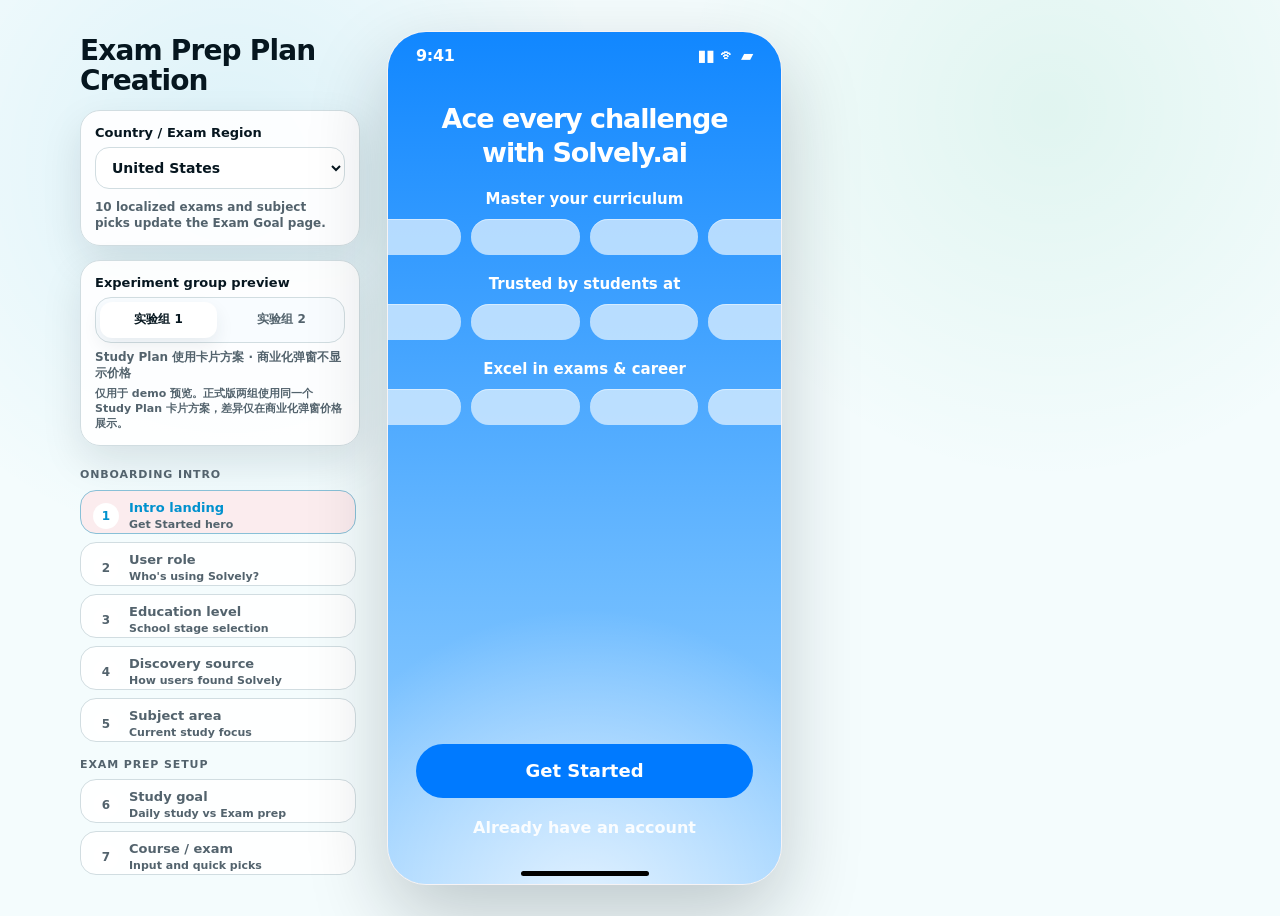
==== ui_kits/exam-prep-plan/index.html @ 9f8d4802 "Shorten paywall benefit copy. Co-authored-by: Cursor <cursoragent@cursor.com>" ====
<!doctype html>
<html lang="en">
<head>
  <meta charset="utf-8">
  <meta name="viewport" content="width=device-width, initial-scale=1, viewport-fit=cover">
  <title>Solvely Exam Prep Plan Prototype</title>
  <link rel="stylesheet" href="../../colors_and_type.css">
  <style>
    :root {
      --phone-w: 393px;
      --phone-h: 852px;
      --blue: #1677f2;
      --soft-blue: #e7f2ff;
      --soft-gray: #eef2f5;
      --ink: #111318;
      --muted: #737780;
      --line: #dfe5ea;
      --cream: #f7fbff;
      --ease: cubic-bezier(0.22, 1, 0.36, 1);
      --status-h: 54px;
    }

    body {
      min-height: 100vh;
      min-height: 100dvh;
      display: grid;
      place-items: center;
      padding: 32px;
      background:
        radial-gradient(circle at 18% 18%, color-mix(in oklch, var(--svy-secondary) 10%, transparent), transparent 30%),
        radial-gradient(circle at 82% 12%, color-mix(in oklch, var(--svy-primary) 8%, transparent), transparent 28%),
        var(--svy-bg);
    }

    button, input, textarea {
      font: inherit;
    }

    .prototype {
      width: min(100%, 1120px);
      display: grid;
      grid-template-columns: minmax(220px, 280px) var(--phone-w) minmax(260px, 1fr);
      gap: 28px;
      align-items: center;
    }

    .notes {
      display: grid;
      gap: 14px;
      color: var(--svy-muted);
      font-size: 15px;
      line-height: 1.5;
    }

    .notes h1 {
      margin: 0;
      color: var(--svy-fg);
      font: 800 28px/1.08 var(--svy-font-display);
      letter-spacing: -0.03em;
    }

    .notes p {
      margin: 0;
    }

    .country-switcher,
    .study-set-switcher {
      display: grid;
      gap: 10px;
      padding: 14px;
      border: 1px solid var(--svy-border);
      border-radius: 20px;
      background: color-mix(in oklch, var(--svy-surface) 92%, transparent);
      box-shadow: var(--svy-shadow-card);
    }

    .country-switcher label,
    .study-set-switcher label {
      display: grid;
      gap: 6px;
      color: var(--svy-fg);
      font: 800 13px/1.2 var(--svy-font-body);
    }

    .country-switcher select {
      width: 100%;
      min-height: 42px;
      border: 1px solid var(--svy-border);
      border-radius: 14px;
      background: var(--svy-surface);
      color: var(--svy-fg);
      padding: 0 12px;
      font: 750 14px/1 var(--svy-font-body);
      outline: none;
      cursor: pointer;
    }

    .country-switcher select:focus {
      border-color: color-mix(in oklch, var(--svy-primary) 52%, var(--svy-border));
      box-shadow: 0 0 0 3px color-mix(in oklch, var(--svy-primary) 12%, transparent);
    }

    .country-switcher small,
    .study-set-switcher small {
      color: var(--svy-muted);
      font: 700 12px/1.35 var(--svy-font-body);
    }

    .experiment-note {
      color: var(--svy-muted);
      font: 700 11px/1.35 var(--svy-font-body);
    }

    .variant-toggle {
      display: grid;
      grid-template-columns: 1fr 1fr;
      gap: 6px;
      padding: 4px;
      border-radius: 16px;
      background: color-mix(in oklch, var(--svy-bg) 78%, var(--svy-surface));
      border: 1px solid var(--svy-border);
    }

    .variant-toggle button {
      min-height: 36px;
      border: 0;
      border-radius: 12px;
      background: transparent;
      color: var(--svy-muted);
      font: 800 12px/1.15 var(--svy-font-body);
      cursor: pointer;
      transition: background 160ms var(--ease), color 160ms var(--ease), box-shadow 160ms var(--ease);
    }

    .variant-toggle button.active {
      background: var(--svy-surface);
      color: var(--svy-fg);
      box-shadow: 0 8px 18px rgba(35, 47, 70, .08);
    }

    .flow-rail {
      display: grid;
      gap: 8px;
      max-height: 420px;
      overflow: auto;
      padding-right: 4px;
    }

    .rail-group {
      margin-top: 8px;
      color: var(--svy-muted);
      font: 850 11px/1.2 var(--svy-font-body);
      letter-spacing: .08em;
      text-transform: uppercase;
    }

    .rail-step {
      min-height: 44px;
      border: 1px solid var(--svy-border);
      border-radius: 16px;
      background: color-mix(in oklch, var(--svy-surface) 88%, transparent);
      color: var(--svy-muted);
      display: grid;
      grid-template-columns: 26px minmax(0, 1fr);
      gap: 10px;
      align-items: center;
      padding: 10px 12px;
      text-align: left;
      cursor: pointer;
      transition: transform 160ms var(--ease), border-color 160ms var(--ease), background 160ms var(--ease);
    }

    .rail-step:hover {
      transform: translateY(-1px);
    }

    .rail-step.active {
      background: var(--svy-secondary-soft);
      border-color: color-mix(in oklch, var(--svy-secondary) 42%, var(--svy-border));
      color: var(--svy-secondary);
      font-weight: 800;
    }

    .rail-index {
      width: 26px;
      height: 26px;
      display: grid;
      place-items: center;
      border-radius: 999px;
      background: var(--svy-surface);
      font-size: 12px;
      font-weight: 850;
    }

    .rail-copy {
      display: grid;
      gap: 2px;
      min-width: 0;
    }

    .rail-copy strong,
    .rail-copy small {
      overflow: hidden;
      text-overflow: ellipsis;
      white-space: nowrap;
    }

    .rail-copy strong {
      color: inherit;
      font: 850 13px/1.15 var(--svy-font-body);
    }

    .rail-copy small {
      color: var(--svy-muted);
      font: 700 11px/1.2 var(--svy-font-body);
    }

    .phone-shell {
      width: var(--phone-w);
      height: var(--phone-h);
      border-radius: 38px;
      background: #f6f9fc;
      box-shadow: 0 32px 80px color-mix(in oklch, var(--svy-fg) 22%, transparent);
      padding: 0;
      overflow: hidden;
      position: relative;
      outline: 1px solid color-mix(in oklch, white 70%, var(--svy-border));
    }

    .phone {
      height: 100%;
      position: relative;
      overflow: hidden;
      background: #f6f9fc;
      color: var(--ink);
    }

    .phone.loading-screen {
      background: #f6f9fc;
      color: var(--ink);
    }

    .phone.outline-screen {
      background: #f6f8fa;
      color: var(--ink);
    }

    .phone.chromeless {
      background: #f5f6f8;
    }

    .figma-onboarding-frame {
      position: absolute;
      inset: 0;
      background: #f5f6f8;
      overflow: hidden;
    }

    .figma-onboarding-art {
      width: 100%;
      height: 100%;
      object-fit: cover;
      object-position: top center;
      display: block;
      user-select: none;
      -webkit-user-drag: none;
    }

    .figma-onboarding-hotspot,
    .figma-onboarding-back,
    .figma-onboarding-option {
      position: absolute;
      border: 0;
      padding: 0;
      background: transparent;
      cursor: pointer;
    }

    .figma-onboarding-hotspot {
      left: 0;
      right: 0;
      top: 100px;
      bottom: 0;
      z-index: 1;
    }

    .figma-onboarding-back {
      left: 16px;
      top: 52px;
      width: 48px;
      height: 48px;
      z-index: 2;
    }

    .figma-onboarding-option {
      z-index: 2;
    }

    .figma-onboarding-progress {
      position: absolute;
      left: 68px;
      right: 28px;
      top: 64px;
      height: 7px;
      border-radius: 999px;
      background: #dcecff;
      overflow: hidden;
      box-shadow: 0 0 0 5px #f5f6f8;
      z-index: 2;
    }

    .figma-onboarding-progress-fill {
      display: block;
      width: var(--progress, 0%);
      height: 100%;
      border-radius: 999px;
      background: #007aff;
    }

    .native-onboarding {
      position: absolute;
      inset: 0;
      background: #f5f6f8;
      color: #111;
      display: flex;
      flex-direction: column;
      overflow: hidden;
      font-family: "Poppins", var(--svy-font-display);
    }

    .native-onboarding.blue {
      color: #fff;
      background:
        radial-gradient(circle at 50% 104%, rgba(255,255,255,.72) 0%, rgba(255,255,255,.38) 16%, transparent 34%),
        linear-gradient(180deg, #1187ff 0%, #6bbaff 65%, #99d0ff 100%);
    }

    .native-status {
      height: 52px;
      padding: 16px 28px 0;
      display: flex;
      align-items: flex-start;
      justify-content: space-between;
      font: 700 16px/1 var(--svy-font-body);
      letter-spacing: -.02em;
      flex: 0 0 auto;
    }

    .native-status-signal {
      display: inline-flex;
      align-items: center;
      gap: 6px;
      font-size: 16px;
    }

    .native-progress-head {
      min-height: 40px;
      padding: 10px 20px 0;
      display: flex;
      align-items: center;
      gap: 14px;
      flex: 0 0 auto;
    }

    .native-back {
      width: 28px;
      height: 28px;
      border: 0;
      background: transparent;
      color: #111;
      padding: 0;
      display: grid;
      place-items: center;
      font: 800 28px/1 "Poppins", var(--svy-font-display);
      cursor: pointer;
    }

    .native-progress-track {
      flex: 1;
      height: 6px;
      border-radius: 999px;
      background: #dcecff;
      overflow: hidden;
    }

    .native-progress-fill {
      display: block;
      width: var(--progress, 0%);
      height: 100%;
      border-radius: 999px;
      background: #007aff;
      transition: width 220ms var(--ease);
    }

    .native-intro-body {
      flex: 1;
      padding: 18px 16px 24px;
      display: flex;
      flex-direction: column;
      min-height: 0;
    }

    .native-intro-title {
      margin: 18px auto 8px;
      max-width: 330px;
      text-align: center;
      font: 800 24px/1.22 "Poppins", var(--svy-font-display);
      letter-spacing: -.035em;
      text-wrap: balance;
    }

    .native-intro-copy {
      margin: 0 auto 28px;
      max-width: 330px;
      text-align: center;
      color: #111;
      font: 500 15px/1.45 var(--svy-font-body);
    }

    .native-options-grid {
      display: grid;
      grid-template-columns: repeat(2, minmax(0, 1fr));
      gap: 14px;
      padding: 0 14px;
    }

    .native-user-card {
      min-height: 192px;
      border: 2px solid transparent;
      border-radius: 12px;
      background: #fff;
      padding: 8px 8px 16px;
      display: grid;
      grid-template-rows: 1fr auto;
      gap: 14px;
      color: #111;
      font: 700 15px/1.2 "Poppins", var(--svy-font-display);
      cursor: pointer;
    }

    .native-user-card.selected,
    .native-list-option.selected {
      border-color: #007aff;
      background: #eaf5ff;
    }

    .native-user-art {
      border-radius: 5px;
      background: #e5f6ff;
    }

    .native-user-card span:last-child {
      text-align: center;
    }

    .native-list {
      display: grid;
      gap: 14px;
      padding: 0 0 0;
    }

    .native-list-option {
      min-height: 56px;
      width: 100%;
      border: 2px solid transparent;
      border-radius: 14px;
      background: #fff;
      color: #111;
      padding: 0 18px;
      display: flex;
      align-items: center;
      gap: 14px;
      text-align: left;
      font: 600 16px/1.25 "Poppins", var(--svy-font-display);
      cursor: pointer;
    }

    .native-option-icon {
      width: 28px;
      text-align: center;
      font-size: 22px;
      line-height: 1;
      flex: 0 0 auto;
    }

    .native-onboarding-bottom {
      padding: 12px 28px 32px;
      flex: 0 0 auto;
    }

    .native-continue {
      width: 100%;
      min-height: 54px;
      border: 0;
      border-radius: 999px;
      background: #007aff;
      color: #fff;
      font: 700 18px/1 "Poppins", var(--svy-font-display);
      cursor: pointer;
    }

    .native-continue:disabled {
      background: #ececec;
      color: #c6c9ce;
      cursor: not-allowed;
    }

    .native-hero {
      position: relative;
      flex: 1;
      padding: 18px 0 0;
      display: flex;
      flex-direction: column;
      align-items: center;
      overflow: hidden;
    }

    .native-hero h1 {
      margin: 0 auto 20px;
      max-width: 320px;
      text-align: center;
      font: 800 27px/1.25 "Poppins", var(--svy-font-display);
      letter-spacing: -.04em;
      text-wrap: balance;
    }

    .native-hero-label {
      z-index: 1;
      margin: 2px 0 12px;
      font: 700 15px/1 var(--svy-font-body);
    }

    .native-pill-row {
      width: 118%;
      display: flex;
      justify-content: center;
      gap: 10px;
      margin-bottom: 20px;
      flex: 0 0 auto;
    }

    .native-pill-row span {
      width: 112px;
      height: 36px;
      border-radius: 999px;
      background: rgba(218, 239, 255, .78);
      box-shadow: inset 0 1px 0 rgba(255,255,255,.42);
    }

    .native-login {
      margin-top: 22px;
      text-align: center;
      color: rgba(255,255,255,.92);
      font: 600 16px/1 "Poppins", var(--svy-font-display);
    }

    .status {
      height: var(--status-h);
      padding: 18px 24px 0;
      display: flex;
      align-items: start;
      justify-content: space-between;
      font-weight: 800;
      font-size: 15px;
      letter-spacing: -0.02em;
    }

    .signal {
      display: flex;
      gap: 7px;
      align-items: center;
      color: #111;
    }

    .status-icon {
      display: block;
      object-fit: contain;
      flex: 0 0 auto;
    }

    .status-icon.cellular {
      width: 19.2px;
      height: 12.23px;
    }

    .status-icon.wifi-icon {
      width: 17.14px;
      height: 12.33px;
    }

    .status-icon.battery-icon {
      width: 27.33px;
      height: 13px;
    }

    .loading-screen .signal {
      color: #111;
    }

    .outline-screen .signal {
      color: #111;
    }

    .bars {
      display: flex;
      gap: 1.6px;
      align-items: end;
      width: 19.2px;
      height: 12.23px;
    }

    .bars span {
      width: 3px;
      border-radius: 2px;
      background: currentColor;
    }

    .bars span:nth-child(1) { height: 4.5px; }
    .bars span:nth-child(2) { height: 7px; }
    .bars span:nth-child(3) { height: 9.7px; }
    .bars span:nth-child(4) { height: 12.23px; }

    .wifi {
      width: 17.14px;
      height: 12.33px;
      border: 3px solid currentColor;
      border-left-color: transparent;
      border-right-color: transparent;
      border-bottom: 0;
      border-radius: 14px 14px 0 0;
      transform: scale(.72);
    }

    .battery {
      width: 27.33px;
      height: 13px;
      border: 2px solid currentColor;
      border-radius: 5px;
      position: relative;
    }

    .battery::before {
      content: "";
      position: absolute;
      inset: 2px 5px 2px 2px;
      border-radius: 2px;
      background: currentColor;
    }

    .battery::after {
      content: "";
      position: absolute;
      right: -5px;
      top: 3px;
      width: 3px;
      height: 6px;
      border-radius: 0 2px 2px 0;
      background: currentColor;
    }

    .screen {
      height: calc(100% - var(--status-h));
      overflow-y: auto;
      scrollbar-width: none;
      padding: 0 24px 112px;
      overscroll-behavior: contain;
      -webkit-overflow-scrolling: touch;
    }

    .screen::-webkit-scrollbar {
      display: none;
    }

    .topbar {
      min-height: 52px;
      display: flex;
      align-items: center;
      justify-content: space-between;
      gap: 12px;
      margin-bottom: 10px;
    }

    .flow-screen .topbar {
      position: sticky;
      top: 0;
      z-index: 20;
      padding: 4px 0 8px;
      background: linear-gradient(180deg, rgba(255,255,255,.98) 72%, rgba(255,255,255,0));
      backdrop-filter: blur(10px);
    }

    .phone.has-back .topbar {
      padding-left: 54px;
    }

    .topbar-spacer {
      width: 44px;
      height: 44px;
      flex: 0 0 44px;
    }

    .page-back {
      position: absolute;
      left: 22px;
      top: calc(var(--status-h) + 4px);
      width: 44px;
      height: 44px;
      border: 0;
      border-radius: 50%;
      display: grid;
      place-items: center;
      background: #fff;
      color: #111;
      box-shadow: 0 8px 18px rgba(20, 24, 30, .08);
      font: 900 28px/1 var(--svy-font-display);
      cursor: pointer;
      z-index: 48;
      transition: transform 150ms var(--ease), background 150ms var(--ease), box-shadow 150ms var(--ease);
    }

    .phone.has-back:not(.flow-screen):not(.loading-screen):not(.outline-screen) .screen {
      padding-top: 56px;
    }

    .phone.has-back .outline-wrap {
      padding-top: 82px;
    }

    .icon-btn, .pill-btn, .micro-btn {
      border: 0;
      min-height: 44px;
      cursor: pointer;
      transition: transform 150ms var(--ease), background 150ms var(--ease), opacity 150ms var(--ease);
    }

    .icon-btn:active, .pill-btn:active, .micro-btn:active, .choice:active, .material:active, .page-back:active {
      transform: scale(.98);
    }

    .icon-btn:focus-visible, .pill-btn:focus-visible, .micro-btn:focus-visible, .choice:focus-visible, .composer-field:focus-visible, .material:focus-visible, .page-back:focus-visible {
      outline: none;
      box-shadow: 0 0 0 4px color-mix(in oklch, var(--svy-secondary) 22%, transparent);
    }

    .icon-btn {
      width: 44px;
      border-radius: 50%;
      display: grid;
      place-items: center;
      background: #fff;
      color: #111;
      box-shadow: 0 8px 18px rgba(20, 24, 30, .08);
      font-weight: 900;
    }

    .pill-btn {
      border-radius: 999px;
      padding: 0 18px;
      background: var(--soft-blue);
      color: var(--blue);
      font-weight: 760;
      letter-spacing: -0.01em;
      line-height: 1.05;
      white-space: nowrap;
      flex: 0 0 auto;
    }

    .pill-btn.primary {
      background: var(--blue);
      color: white;
      box-shadow: 0 8px 20px rgba(10, 132, 255, .24);
    }

    .pill-btn.dark {
      background: #050807;
      color: white;
      min-height: 48px;
      padding: 0 24px;
      box-shadow: 0 10px 22px rgba(0, 0, 0, .14);
    }

    .pill-btn.disabled {
      background: #ededed;
      color: #8f949b;
      pointer-events: none;
      box-shadow: none;
      cursor: default;
    }

    .direct-plan-btn {
      border: 1px solid #dce7f2;
      background: #fff;
      color: var(--blue);
      box-shadow: none;
    }

    .direct-plan-btn.disabled {
      border-color: #dde4ec;
      background: #fff;
      color: #9aa5b1;
    }

    .micro-btn {
      min-height: 36px;
      border-radius: 11px;
      padding: 0 13px;
      background: #e7e4dd;
      color: #2a2925;
      border: 1px solid #cac5bb;
      box-shadow: 0 4px 0 #b8b2a8;
      font: 800 11px/1 var(--svy-font-mono);
      letter-spacing: .09em;
      text-transform: uppercase;
    }

    .study-title {
      margin: 6px 0 24px;
      font: 850 32px/1 var(--svy-font-display);
      letter-spacing: -0.045em;
    }

    .hero-card {
      min-height: 236px;
      border-radius: 20px;
      padding: 18px;
      border: 1px solid #dce7f2;
      background:
        radial-gradient(circle at 10% 12%, rgba(200, 246, 232, .95), transparent 34%),
        radial-gradient(circle at 82% 18%, rgba(214, 228, 255, .98), transparent 42%),
        linear-gradient(135deg, #fbfeff, #eef6ff);
      position: relative;
      overflow: hidden;
      display: grid;
      align-content: end;
      text-align: center;
      box-shadow: 0 14px 34px rgba(45, 67, 112, .09);
    }

    .mini-card {
      position: absolute;
      width: 112px;
      min-height: 64px;
      border-radius: 12px;
      background: #fff;
      border: 1px solid rgba(200, 210, 225, .9);
      padding: 10px;
      text-align: left;
      box-shadow: 0 14px 28px rgba(31, 41, 64, .12);
      transform: rotate(var(--rot));
      opacity: .5;
      z-index: 0;
    }

    .mini-card strong {
      display: block;
      color: var(--blue);
      font-size: 12px;
      margin-bottom: 7px;
    }

    .mini-line {
      height: 8px;
      border-radius: 999px;
      margin: 6px 0;
      background: #dfe8ff;
    }

    .mini-card:nth-child(1) { --rot: -8deg; left: 12px; top: 28px; }
    .mini-card:nth-child(2) { --rot: 4deg; left: 126px; top: 18px; }
    .mini-card:nth-child(3) { --rot: 11deg; right: 10px; top: 40px; }

    .hero-card h2 {
      position: relative;
      z-index: 1;
      margin: 0 0 8px;
      font: 850 20px/1.12 var(--svy-font-display);
      letter-spacing: -0.03em;
    }

    .hero-card p {
      position: relative;
      z-index: 1;
      margin: 0 0 14px;
      color: #526070;
      font: 680 13px/1.35 var(--svy-font-body);
    }

    .hero-card .pill-btn {
      position: relative;
      z-index: 2;
    }

    .create-row {
      display: flex;
      gap: 20px;
      overflow: hidden;
      margin: 28px -24px 24px;
      padding: 0 24px;
    }

    .create-item {
      min-width: 76px;
      display: grid;
      place-items: center;
      gap: 8px;
      color: #1c1d20;
      font-size: 13px;
    }

    .create-icon {
      width: 56px;
      height: 56px;
      border-radius: 50%;
      display: grid;
      place-items: center;
      background: #deebff;
      color: var(--blue);
      font-weight: 900;
      font-size: 23px;
      position: relative;
    }

    .create-icon::before, .create-icon::after {
      content: "";
      position: absolute;
      box-sizing: border-box;
    }

    .icon-mic::before {
      width: 14px;
      height: 22px;
      border: 3px solid currentColor;
      border-radius: 9px;
      top: 12px;
    }

    .icon-mic::after {
      width: 24px;
      height: 14px;
      border: 3px solid currentColor;
      border-top: 0;
      border-radius: 0 0 14px 14px;
      top: 25px;
    }

    .icon-book::before {
      width: 28px;
      height: 22px;
      border: 3px solid currentColor;
      border-radius: 4px;
      top: 16px;
    }

    .icon-book::after {
      width: 3px;
      height: 24px;
      background: currentColor;
      top: 15px;
    }

    .icon-card::before {
      width: 24px;
      height: 30px;
      border: 3px solid currentColor;
      border-radius: 5px;
      transform: rotate(-14deg);
    }

    .icon-card::after {
      width: 8px;
      height: 8px;
      border-radius: 50%;
      background: currentColor;
      top: 19px;
      right: 18px;
    }

    .icon-quiz::before {
      width: 26px;
      height: 30px;
      border: 3px solid currentColor;
      border-radius: 5px;
    }

    .icon-quiz::after {
      content: "?";
      inset: 0;
      display: grid;
      place-items: center;
      font: 900 20px/1 var(--svy-font-display);
    }

    .icon-map::before {
      width: 28px;
      height: 20px;
      border: 3px solid currentColor;
      border-radius: 5px;
      transform: skewX(-8deg);
    }

    .icon-map::after {
      width: 3px;
      height: 24px;
      background: currentColor;
      transform: rotate(22deg);
    }

    .line-glyph {
      width: 34px;
      height: 34px;
      border-radius: 12px;
      display: grid;
      place-items: center;
      background: var(--soft-blue);
      color: var(--blue);
      position: relative;
    }

    .line-glyph.warm {
      background: #fff1d9;
      color: #ff9f0a;
    }

    .line-glyph::before, .line-glyph::after {
      content: "";
      position: absolute;
      box-sizing: border-box;
    }

    .line-glyph.mic-mark::before {
      width: 9px;
      height: 15px;
      border: 2px solid currentColor;
      border-radius: 8px;
      top: 7px;
    }

    .line-glyph.mic-mark::after {
      width: 17px;
      height: 12px;
      border: 2px solid currentColor;
      border-top: 0;
      border-radius: 0 0 12px 12px;
      top: 17px;
    }

    .line-glyph.img-mark::before {
      width: 19px;
      height: 16px;
      border: 2px solid currentColor;
      border-radius: 4px;
    }

    .line-glyph.img-mark::after {
      width: 7px;
      height: 7px;
      border-radius: 50%;
      background: currentColor;
      top: 9px;
      right: 8px;
    }

    .section-head {
      display: flex;
      justify-content: space-between;
      align-items: center;
      margin: 22px 0 12px;
    }

    .section-head h2 {
      margin: 0;
      font: 820 22px/1.1 var(--svy-font-display);
      letter-spacing: -0.03em;
    }

    .set-card {
      min-height: 94px;
      border-radius: 24px;
      background: #fff;
      border: 1px solid #e3eaf1;
      display: grid;
      grid-template-columns: 44px minmax(0, 1fr);
      align-items: center;
      gap: 14px;
      padding: 17px 22px;
      margin-bottom: 10px;
    }

    .set-card h3 {
      margin: 0 0 5px;
      font: 780 18px/1.18 var(--svy-font-display);
      letter-spacing: -0.02em;
    }

    .set-card p {
      margin: 0;
      color: #9aa0a8;
    }

    .floating-actions {
      position: absolute;
      left: 58px;
      right: 58px;
      bottom: 66px;
      height: 58px;
      border-radius: 999px;
      display: grid;
      grid-template-columns: 52px 1fr 52px;
      align-items: center;
      gap: 6px;
      background: rgba(255,255,255,.88);
      box-shadow: 0 16px 38px rgba(24, 32, 44, .13);
      backdrop-filter: blur(18px);
      z-index: 5;
    }

    .floating-actions .label {
      display: flex;
      gap: 7px;
      align-items: center;
      justify-content: center;
      font-weight: 800;
      letter-spacing: -0.02em;
    }

    .tabbar {
      position: absolute;
      left: 0;
      right: 0;
      bottom: 0;
      height: 80px;
      padding: 8px 42px 18px;
      background: rgba(255,255,255,.92);
      border-top: 1px solid #eef0f2;
      display: flex;
      justify-content: space-between;
      align-items: center;
      backdrop-filter: blur(16px);
    }

    .tab {
      display: grid;
      place-items: center;
      gap: 3px;
      color: #969ca4;
      font-size: 11px;
      font-weight: 650;
    }

    .tab.active {
      color: var(--blue);
    }

    .glyph {
      font-size: 21px;
      line-height: 1;
    }

    .home-screen {
      background: #f6f8fa;
    }

    .home-screen .screen {
      padding: 0 20px 146px;
      height: calc(100% - var(--status-h));
      background: #f6f8fa;
      overflow: hidden;
    }

    .onboarding-screen {
      height: calc(100% - var(--status-h));
      background: #f7f9fc;
      padding: 0 20px 118px;
      overflow-y: auto;
      scrollbar-width: none;
    }

    .onboarding-screen::-webkit-scrollbar {
      display: none;
    }

    .phone.has-back .onboarding-screen {
      padding-top: 0;
    }

    .onboarding-screen.plan-explainer-screen {
      display: flex;
      flex-direction: column;
      overflow-y: auto;
    }

    .onboarding-head {
      position: sticky;
      top: 0;
      z-index: 8;
      margin: 0 -20px 22px;
      padding: 14px 22px 12px;
      background: #f7f9fc;
      display: flex;
      align-items: center;
      gap: 14px;
    }

    .phone.has-back .onboarding-head {
      padding-left: 22px;
    }

    .onboarding-flow-back {
      width: 28px;
      height: 28px;
      border: 0;
      background: transparent;
      color: #111;
      padding: 0;
      display: grid;
      place-items: center;
      font: 800 28px/1 "Poppins", var(--svy-font-display);
      cursor: pointer;
    }

    .onboarding-progress {
      flex: 1;
      height: 6px;
      border-radius: 999px;
      background: #dcecff;
      overflow: hidden;
    }

    .onboarding-progress-fill {
      content: "";
      display: block;
      width: var(--progress, 0%);
      height: 100%;
      border-radius: 999px;
      background: #007aff;
      transition: width 220ms var(--ease);
    }

    .onboarding-kicker {
      margin: 0 0 8px;
      color: #007aff;
      font: 800 12px/1 var(--svy-font-body);
      letter-spacing: .08em;
      text-transform: uppercase;
    }

    .onboarding-title {
      margin: 0;
      color: #111;
      font: 800 24px/1.3 "Poppins", var(--svy-font-display);
      letter-spacing: -0.032em;
      text-align: center;
      text-wrap: balance;
    }

    .onboarding-copy {
      max-width: 350px;
      margin: 10px auto 20px;
      color: #111;
      font-size: 14px;
      font-weight: 500;
      line-height: 1.5;
      text-align: center;
      letter-spacing: -0.01em;
    }

    .onboarding-options {
      display: grid;
      gap: 12px;
    }

    .onboarding-choice {
      min-height: 78px;
      border: 1px solid #dde8f4;
      border-radius: 22px;
      background: #fff;
      padding: 14px;
      display: grid;
      grid-template-columns: 42px minmax(0, 1fr) 24px;
      gap: 12px;
      align-items: center;
      text-align: left;
      color: #111827;
      cursor: pointer;
      box-shadow: 0 10px 24px rgba(45, 67, 112, .045);
    }

    .onboarding-choice.selected {
      border-color: #007aff;
      background: #eef6ff;
      box-shadow: 0 12px 26px rgba(0, 122, 255, .12);
    }

    .onboarding-choice-icon {
      width: 42px;
      height: 42px;
      border-radius: 16px;
      display: grid;
      place-items: center;
      background: #edf4ff;
      font-size: 22px;
    }

    .onboarding-choice strong {
      display: block;
      margin-bottom: 4px;
      font: 800 16px/1.2 var(--svy-font-display);
      letter-spacing: -0.02em;
    }

    .onboarding-choice small {
      display: block;
      color: #667382;
      font: 500 13px/1.35 var(--svy-font-body);
    }

    .onboarding-check {
      width: 22px;
      height: 22px;
      border-radius: 50%;
      border: 2px solid #c7d3df;
      display: grid;
      place-items: center;
      color: #fff;
      font-size: 12px;
    }

    .onboarding-choice.selected .onboarding-check {
      border-color: #007aff;
      background: #007aff;
    }

    .onboarding-picker {
      display: grid;
      gap: 20px;
    }

    .onboarding-picker-group {
      display: grid;
      gap: 10px;
    }

    .onboarding-picker-group h2 {
      margin: 0;
      color: #111827;
      font: 800 16px/1.2 var(--svy-font-display);
      letter-spacing: -0.02em;
    }

    .onboarding-chip-grid {
      display: grid;
      grid-template-columns: repeat(2, minmax(0, 1fr));
      gap: 10px;
    }

    .onboarding-chip {
      min-height: 56px;
      border: 1px solid #dde8f4;
      border-radius: 18px;
      background: #fff;
      color: #111827;
      font: 760 15px/1 var(--svy-font-body);
      cursor: pointer;
      box-shadow: 0 8px 18px rgba(45, 67, 112, .04);
    }

    .onboarding-chip.selected {
      border-color: #007aff;
      background: #eef6ff;
      color: #007aff;
      box-shadow: 0 10px 22px rgba(0, 122, 255, .1);
    }

    .exam-date-option-list {
      gap: 12px;
    }

    .exam-date-option-list .native-list-option {
      min-height: 58px;
      border-color: #edf1f6;
      border-radius: 18px;
      padding: 0 18px;
      box-shadow: 0 8px 18px rgba(45, 67, 112, .04);
    }

    .exam-date-option-list .native-list-option.selected {
      border-color: #007aff;
      color: #007aff;
      box-shadow: 0 10px 22px rgba(0, 122, 255, .1);
    }

    .onboarding-selected-date {
      margin-top: 10px;
      min-height: 54px;
      border-radius: 18px;
      border: 1px solid #dce8f5;
      background: #fff;
      display: grid;
      grid-template-columns: minmax(0, 1fr) auto;
      align-items: center;
      gap: 12px;
      padding: 10px 14px;
      box-shadow: 0 8px 18px rgba(45, 67, 112, .04);
    }

    .onboarding-selected-date span {
      color: #6a7483;
      font: 700 11px/1.2 var(--svy-font-body);
    }

    .onboarding-selected-date strong {
      display: block;
      margin-top: 3px;
      color: #111827;
      font: 800 16px/1.25 var(--svy-font-body);
      letter-spacing: -0.01em;
    }

    .onboarding-selected-date small {
      color: #007aff;
      font: 800 12px/1.2 var(--svy-font-body);
      white-space: nowrap;
    }

    .exam-date-card {
      margin-top: 22px;
      border: 1px solid #dce8f5;
      border-radius: 28px;
      background: #fff;
      padding: 18px;
      box-shadow: 0 18px 38px rgba(45, 67, 112, .08);
    }

    .exam-date-month {
      display: flex;
      align-items: center;
      justify-content: space-between;
      margin-bottom: 16px;
      color: #111827;
    }

    .exam-date-month strong {
      font: 800 18px/1.2 var(--svy-font-display);
      letter-spacing: -0.02em;
    }

    .exam-date-nav {
      width: 34px;
      height: 34px;
      border: 0;
      border-radius: 50%;
      background: #f1f6fd;
      color: #007aff;
      display: grid;
      place-items: center;
      font: 900 22px/1 var(--svy-font-display);
      cursor: pointer;
    }

    .exam-date-weekdays,
    .exam-date-grid {
      display: grid;
      grid-template-columns: repeat(7, 1fr);
      gap: 8px;
      text-align: center;
    }

    .exam-date-weekdays {
      margin-bottom: 8px;
      color: #8d96a3;
      font: 800 12px/1 var(--svy-font-body);
    }

    .exam-date-day {
      height: 38px;
      border: 0;
      border-radius: 14px;
      background: transparent;
      color: #111827;
      font: 780 15px/1 var(--svy-font-body);
      cursor: pointer;
    }

    .exam-date-day.muted {
      color: #c2cad5;
      cursor: default;
    }

    .exam-date-day.today {
      background: #eef6ff;
      color: #007aff;
    }

    .exam-date-day.selected {
      background: #007aff;
      color: #fff;
      box-shadow: 0 10px 20px rgba(0, 122, 255, .22);
    }

    .exam-date-summary {
      margin: 16px 0 0;
      min-height: 44px;
      border-radius: 18px;
      background: #f6f9fd;
      color: #526070;
      display: flex;
      align-items: center;
      justify-content: center;
      padding: 0 14px;
      text-align: center;
      font: 760 13px/1.35 var(--svy-font-body);
    }

    .onboarding-plan-card {
      border: 1px solid #dce8f5;
      border-radius: 26px;
      background: linear-gradient(180deg, #fff 0%, #f2f8ff 100%);
      padding: 18px;
      box-shadow: 0 16px 34px rgba(45, 67, 112, .08);
      display: grid;
      gap: 14px;
    }

    .onboarding-plan-card h2 {
      margin: 0;
      color: #111827;
      font: 850 21px/1.18 var(--svy-font-display);
      letter-spacing: -0.035em;
    }

    .plan-work-hero {
      margin-top: 8px;
      display: grid;
      grid-template-rows: minmax(0, 1fr) 142px;
      gap: 0;
      aspect-ratio: 3 / 4;
      border-radius: 28px;
      overflow: hidden;
      border: 1px solid #cfe5fb;
      box-shadow: 0 18px 38px rgba(45, 67, 112, .10);
      background: #f0f8ff;
    }

    .plan-explainer-screen .plan-work-hero {
      margin-top: 24px;
    }

    .plan-work-copy {
      margin: 22px auto 0;
      max-width: 318px;
      text-align: center;
    }

    .plan-explainer-screen .plan-work-copy {
      margin: auto auto 2px;
      transform: translateY(20px);
    }

    .plan-work-copy .onboarding-title {
      margin: 0;
    }

    .plan-work-copy .onboarding-copy {
      margin: 18px 0 0;
      color: #626a75;
      font: 520 18px/1.36 var(--svy-font-body);
      letter-spacing: -.015em;
    }

    .plan-work-illustration {
      position: relative;
      min-height: 0;
      height: 100%;
      border: 0;
      border-radius: 0;
      background:
        linear-gradient(0deg, rgba(255,255,255,.56) 1px, transparent 1px) 0 47px / 100% 34px,
        radial-gradient(ellipse at 50% 96%, rgba(0, 122, 255, .17) 0%, rgba(0, 122, 255, .17) 48%, transparent 49%),
        linear-gradient(180deg, #e8f4ff 0%, #f6fbff 100%);
      box-shadow: none;
      overflow: hidden;
    }

    .plan-work-illustration::before {
      content: "";
      position: absolute;
      left: 0;
      right: 0;
      bottom: 0;
      height: 24px;
      background: linear-gradient(180deg, transparent, rgba(236, 247, 255, .96));
      z-index: 1;
    }

    .plan-rate-arrow {
      position: absolute;
      left: 46px;
      right: 20px;
      top: 34px;
      height: 168px;
      z-index: 2;
      pointer-events: none;
    }

    .plan-rate-arrow svg {
      width: 100%;
      height: 100%;
      display: block;
      overflow: visible;
      filter: drop-shadow(0 12px 14px rgba(119, 84, 9, .14));
    }

    .plan-rate-bars {
      position: absolute;
      inset: 54px 26px 0;
      display: flex;
      align-items: end;
      justify-content: center;
      gap: 36px;
    }

    .plan-rate-card {
      position: relative;
      z-index: 3;
      width: 128px;
      border-radius: 18px 18px 0 0;
      display: flex;
      flex-direction: column;
      align-items: center;
      justify-content: center;
      text-align: center;
      padding: 14px 10px 16px;
      box-shadow: 0 18px 28px rgba(28, 76, 140, .16);
    }

    .plan-rate-card.base {
      height: 128px;
      color: #075399;
      background: #fff;
      border: 1px solid rgba(182, 214, 245, .86);
      box-shadow: 0 16px 26px rgba(28, 76, 140, .10);
    }

    .plan-rate-card.goal {
      height: 184px;
      color: #fff;
      background: linear-gradient(180deg, #308af0 0%, #0060c4 100%);
    }

    .plan-rate-number {
      font: 900 56px/0.92 var(--svy-font-display);
      letter-spacing: -.06em;
    }

    .plan-rate-card.base .plan-rate-number {
      font-size: 48px;
      color: #075399;
    }

    .plan-rate-label {
      margin-top: 11px;
      font: 800 13px/1.15 var(--svy-font-body);
      letter-spacing: -.02em;
    }

    .plan-rate-card.goal .plan-rate-label {
      color: rgba(255,255,255,.92);
    }

    .plan-rate-card.base .plan-rate-label {
      color: #0c4b86;
      font-size: 12px;
      line-height: 1.2;
    }

    .plan-work-features {
      min-height: 142px;
      border-radius: 0;
      background: linear-gradient(180deg, #06458c 0%, #042b68 100%);
      display: grid;
      grid-template-columns: repeat(3, minmax(0, 1fr));
      align-items: stretch;
      padding: 22px 12px 18px;
      box-shadow: none;
      overflow: hidden;
    }

    .plan-work-feature {
      position: relative;
      display: grid;
      justify-items: center;
      align-content: start;
      gap: 10px;
      min-width: 0;
      padding: 0 9px;
      text-align: center;
      color: #fff;
    }

    .plan-work-feature + .plan-work-feature {
      border-left: 1px solid rgba(187, 216, 255, .28);
    }

    .plan-work-icon {
      width: 28px;
      height: 28px;
      display: grid;
      place-items: center;
      color: rgba(255,255,255,.9);
      font-size: 17px;
    }

    .plan-work-icon svg {
      width: 23px;
      height: 23px;
      display: block;
    }

    .plan-work-feature h2 {
      margin: 0;
      color: rgba(255,255,255,.98);
      font: 850 17px/1.05 var(--svy-font-display);
      letter-spacing: -.025em;
    }

    .plan-work-feature p {
      margin: 0;
      color: rgba(231, 241, 255, .86);
      font: 560 12px/1.23 var(--svy-font-body);
      letter-spacing: -.01em;
      text-wrap: balance;
    }

    .onboarding-feature-grid {
      position: relative;
      height: 158px;
      border: 1px solid #dce8f5;
      border-radius: 26px;
      background: #fff;
      overflow: hidden;
      margin-bottom: 14px;
      box-shadow: 0 14px 30px rgba(45, 67, 112, .06);
    }

    .onboarding-feature-grid::before {
      content: "";
      position: absolute;
      inset: 0;
      background:
        radial-gradient(circle at 14% 112%, rgba(208, 249, 255, .95), transparent 58%),
        radial-gradient(circle at 86% 112%, rgba(232, 225, 255, .9), transparent 56%),
        linear-gradient(180deg, #fff, #fff);
    }

    .onboarding-feature-grid::after {
      content: "";
      position: absolute;
      left: 0;
      right: 0;
      bottom: 0;
      height: 72px;
      background: linear-gradient(180deg, rgba(255,255,255,0) 0%, rgba(255,255,255,.96) 72%);
      z-index: 1;
      pointer-events: none;
    }

    .onboarding-feature-grid .study-art-card {
      z-index: 0;
    }

    .onboarding-plan-list {
      display: grid;
      gap: 10px;
      margin: 0;
      padding: 0;
      list-style: none;
    }

    .onboarding-plan-list li {
      display: grid;
      grid-template-columns: 28px minmax(0, 1fr);
      gap: 10px;
      align-items: start;
      color: #3c4756;
      font: 560 14px/1.42 var(--svy-font-body);
    }

    .onboarding-plan-list span {
      width: 28px;
      height: 28px;
      border-radius: 11px;
      background: #e6f1ff;
      color: #007aff;
      display: grid;
      place-items: center;
      font-size: 15px;
    }

    .onboarding-bottom {
      position: absolute;
      left: 0;
      right: 0;
      bottom: 0;
      padding: 14px 20px calc(22px + env(safe-area-inset-bottom));
      background: linear-gradient(180deg, rgba(247,249,252,0), #f7f9fc 28%);
      display: grid;
      grid-template-columns: 1fr;
      align-items: center;
      z-index: 12;
    }

    .onboarding-next {
      min-height: 54px;
      border: 0;
      border-radius: 999px;
      background: #007aff;
      color: #fff;
      font: 800 16px/1 var(--svy-font-body);
      cursor: pointer;
      box-shadow: 0 12px 26px rgba(0, 122, 255, .22);
    }

    .onboarding-next:disabled {
      background: #dbe3ec;
      color: #7d8794;
      box-shadow: none;
      cursor: not-allowed;
    }

    .social-proof-screen {
      position: relative;
      height: calc(100% - var(--status-h));
      padding: 0 20px 128px;
      overflow: hidden;
      background: #f6f8fa;
    }

    .social-proof-screen.has-onboarding-progress {
      height: calc(100% - var(--status-h) - 54px);
    }

    .social-proof-screen::before {
      content: "";
      position: absolute;
      inset: 0;
      background:
        radial-gradient(circle at 50% 18%, rgba(255, 255, 255, .92), transparent 30%),
        linear-gradient(180deg, rgba(255, 255, 255, .72), rgba(246, 248, 250, .94)),
        #f6f8fa;
      pointer-events: none;
    }

    .social-proof-title {
      position: relative;
      z-index: 1;
      margin: 0;
      padding-top: 34px;
      color: #111;
      font: 800 24px/1.3 "Poppins", var(--svy-font-display);
      letter-spacing: -0.03em;
      text-align: center;
      text-wrap: balance;
    }

    .proof-metrics {
      position: relative;
      z-index: 1;
      display: grid;
      justify-items: center;
      gap: 14px;
      padding-top: 18px;
    }

    .proof-metric {
      position: relative;
      display: grid;
      justify-items: center;
      min-height: 82px;
    }

    .proof-metric.compact {
      width: 254px;
      min-height: 86px;
    }

    .proof-metric.wide {
      width: 350px;
      min-height: 56px;
    }

    .proof-laurel {
      position: absolute;
      top: 12px;
      width: 32px;
      height: 58px;
      background: url("data:image/svg+xml,%3Csvg width='32' height='58' viewBox='0 0 32 58' fill='none' xmlns='http://www.w3.org/2000/svg'%3E%3Cpath d='M25 4C12 11 5 25 7 54' stroke='%23FFB043' stroke-width='3' stroke-linecap='round'/%3E%3Cpath d='M23 11C16 13 12 18 10 25C18 24 23 20 23 11Z' fill='%23FFC85A'/%3E%3Cpath d='M20 25C14 27 10 33 9 40C16 39 21 34 20 25Z' fill='%23FFA53A'/%3E%3Cpath d='M26 36C19 38 15 43 14 51C22 50 27 45 26 36Z' fill='%23FFC85A'/%3E%3C/svg%3E") center / contain no-repeat;
    }

    .proof-laurel.left {
      left: 0;
    }

    .proof-laurel.right {
      right: 0;
      transform: scaleX(-1);
    }

    .proof-metric.wide .proof-laurel {
      top: 0;
      background-image: url("data:image/svg+xml,%3Csvg width='32' height='58' viewBox='0 0 32 58' fill='none' xmlns='http://www.w3.org/2000/svg'%3E%3Cpath d='M25 4C12 11 5 25 7 54' stroke='%23FFB043' stroke-width='3' stroke-linecap='round'/%3E%3Cpath d='M23 11C16 13 12 18 10 25C18 24 23 20 23 11Z' fill='%23FFC85A'/%3E%3Cpath d='M20 25C14 27 10 33 9 40C16 39 21 34 20 25Z' fill='%23FFA53A'/%3E%3Cpath d='M26 36C19 38 15 43 14 51C22 50 27 45 26 36Z' fill='%23FFC85A'/%3E%3C/svg%3E");
    }

    .proof-metric.plan-count .proof-laurel.left {
      left: 28px;
    }

    .proof-metric.plan-count .proof-laurel.right {
      right: 28px;
    }

    .proof-number {
      margin: 0;
      background: linear-gradient(180deg, #ffaf4e 0%, #f7861a 100%);
      -webkit-background-clip: text;
      background-clip: text;
      color: transparent;
      font: 800 34px/1.12 "Poppins", var(--svy-font-display);
      letter-spacing: -0.03em;
      text-align: center;
      text-shadow: 0 .696px 0 #fcad3e;
      white-space: nowrap;
    }

    .proof-stars {
      margin-top: 3px;
      color: #ffc043;
      font: 900 20px/1 var(--svy-font-body);
      letter-spacing: 2px;
      text-align: center;
    }

    .proof-caption {
      margin: 3px 0 0;
      color: #111;
      font: 700 16px/1.2 var(--svy-font-body);
      text-align: center;
      white-space: nowrap;
    }

    .proof-slider {
      position: relative;
      z-index: 1;
      display: grid;
      justify-items: center;
      gap: 16px;
      margin-top: 28px;
      padding-top: 14px;
    }

    .proof-review-deck {
      position: relative;
      width: 289px;
      height: 200px;
    }

    .proof-review-card {
      position: absolute;
      inset: 0;
      width: 289px;
      min-height: 200px;
      border-radius: 24px;
      background: #fff;
      padding: 16px;
      display: grid;
      gap: 16px;
      box-shadow: 0 24px 24px rgba(0, 0, 0, .08);
      text-align: left;
      opacity: 0;
      animation: proofReviewCycle 25s infinite;
    }

    .proof-review-card:nth-child(1) { animation-delay: 0s; }
    .proof-review-card:nth-child(2) { animation-delay: 5s; }
    .proof-review-card:nth-child(3) { animation-delay: 10s; }
    .proof-review-card:nth-child(4) { animation-delay: 15s; }
    .proof-review-card:nth-child(5) { animation-delay: 20s; }

    @keyframes proofReviewCycle {
      0%, 17% {
        opacity: 1;
        transform: translateX(0) scale(1);
      }
      20%, 100% {
        opacity: 0;
        transform: translateX(-10px) scale(.98);
      }
    }

    .proof-review-head {
      display: grid;
      grid-template-columns: 40px minmax(0, 1fr);
      align-items: center;
      gap: 8px;
    }

    .proof-avatar {
      width: 40px;
      height: 40px;
      border-radius: 50%;
      background:
        radial-gradient(circle at 50% 60%, #111 0 2px, transparent 3px),
        radial-gradient(circle at 38% 42%, #111 0 2px, transparent 3px),
        radial-gradient(circle at 62% 42%, #111 0 2px, transparent 3px),
        linear-gradient(135deg, #dbeafe, #fce7f3);
      color: #007aff;
      display: grid;
      place-items: center;
      font: 800 16px/1 var(--svy-font-body);
      box-shadow: inset 0 0 0 1px rgba(0, 122, 255, .08);
    }

    .proof-review-head strong {
      display: block;
      color: #111;
      font: 500 14px/14px var(--svy-font-body);
    }

    .proof-review-head small {
      display: block;
      margin-top: 8px;
      color: #989b9e;
      font: 400 12px/12px var(--svy-font-body);
    }

    .proof-review-body {
      display: grid;
      gap: 8px;
    }

    .proof-review-body h2 {
      margin: 0;
      color: #111;
      font: 700 15px/1.4 var(--svy-font-body);
      letter-spacing: -0.01em;
      white-space: nowrap;
      overflow: hidden;
      text-overflow: ellipsis;
    }

    .proof-review-body p {
      margin: 0;
      color: #595c60;
      font: 400 13px/1.45 var(--svy-font-body);
      display: -webkit-box;
      -webkit-line-clamp: 3;
      -webkit-box-orient: vertical;
      overflow: hidden;
    }

    .proof-review-stars {
      color: #ffc043;
      font: 900 19px/22px var(--svy-font-body);
      letter-spacing: 2px;
    }

    .proof-dots {
      display: flex;
      align-items: center;
      justify-content: center;
      gap: 8px;
    }

    .proof-dots span {
      width: 6px;
      height: 6px;
      border-radius: 999px;
      background: #afb3c0;
      animation: proofDotCycle 25s infinite;
    }

    .proof-dots span:nth-child(1) { animation-delay: 0s; }
    .proof-dots span:nth-child(2) { animation-delay: 5s; }
    .proof-dots span:nth-child(3) { animation-delay: 10s; }
    .proof-dots span:nth-child(4) { animation-delay: 15s; }
    .proof-dots span:nth-child(5) { animation-delay: 20s; }

    .proof-dots span.active {
      background: #007aff;
    }

    @keyframes proofDotCycle {
      0%, 17% { background: #007aff; }
      20%, 100% { background: #afb3c0; }
    }

    .proof-dots span.tiny {
      width: 4px;
      height: 4px;
    }

    .social-proof-bottom {
      position: absolute;
      left: 0;
      right: 0;
      bottom: 0;
      z-index: 2;
      padding: 24px 32px calc(50px + env(safe-area-inset-bottom));
    }

    .social-proof-bottom .onboarding-next {
      width: 100%;
      font: 600 18px/1.4 "Poppins", var(--svy-font-display);
    }

    .figma-home-header {
      height: 56px;
      display: flex;
      align-items: center;
      justify-content: space-between;
    }

    .figma-home-title {
      margin: 0;
      color: #111;
      font: 800 24px/31px var(--svy-font-display);
      letter-spacing: -0.03em;
    }

    .figma-header-actions {
      display: flex;
      align-items: center;
      gap: 10px;
    }

    .figma-header-btn {
      width: 40px;
      height: 40px;
      border: 0;
      border-radius: 14px;
      background: #edeef3;
      display: grid;
      place-items: center;
      padding: 0;
    }

    .figma-header-btn img {
      width: 24px;
      height: 24px;
      display: block;
    }

    .figma-home-content {
      display: grid;
      gap: 20px;
      padding-top: 8px;
    }

    .figma-hero {
      height: 207px;
      border-radius: 16px;
      border: 1px solid #eee;
      background: #fff;
      position: relative;
      overflow: hidden;
    }

    .figma-hero::before {
      content: "";
      position: absolute;
      inset: 0;
      background:
        radial-gradient(circle at 15% 118%, rgba(208, 249, 255, .95), transparent 58%),
        radial-gradient(circle at 86% 110%, rgba(232, 225, 255, .9), transparent 56%),
        linear-gradient(180deg, #fff, #fff);
    }

    .figma-hero::after {
      content: "";
      position: absolute;
      left: 0;
      right: 0;
      bottom: 0;
      height: 132px;
      background:
        radial-gradient(circle at 18% 100%, rgba(215, 251, 255, .86), transparent 58%),
        radial-gradient(circle at 82% 100%, rgba(237, 231, 255, .96), transparent 58%),
        linear-gradient(180deg, rgba(255,255,255,.18) 0%, rgba(255,255,255,.96) 34%, rgba(255,255,255,.72) 100%);
      z-index: 1;
      pointer-events: none;
    }

    .hero-study-art {
      position: absolute;
      left: 0;
      top: 0;
      right: 0;
      height: 122px;
      pointer-events: none;
      z-index: 0;
    }

    .study-art-card {
      position: absolute;
      width: 92px;
      height: 112px;
      border-radius: 8px;
      overflow: hidden;
      box-shadow: -10px 5px 16px rgba(0, 0, 0, .05);
      padding: 8px 6px;
      font-family: var(--svy-font-body);
    }

    .study-art-card.quiz {
      left: 173px;
      top: 19px;
      transform: rotate(5deg);
      background: linear-gradient(24deg, #f6fff5 9%, #ddffcc 120%);
    }

    .study-art-card.guide {
      left: 16px;
      top: 44px;
      transform: rotate(-12deg);
      background: linear-gradient(24deg, #f6fdff 9%, #cff2ff 98%);
    }

    .study-art-card.flash {
      left: 94px;
      top: 20px;
      transform: rotate(-4deg);
      background: linear-gradient(17deg, #fefeff 22%, #dcddff 121%);
    }

    .study-art-card.mock {
      left: 245px;
      top: 43px;
      transform: rotate(12deg);
      background: linear-gradient(21deg, #fffdf4 8%, #ffe58a 118%);
    }

    .art-kicker {
      display: block;
      font-size: 9px;
      line-height: 1.2;
      font-weight: 600;
      margin-bottom: 6px;
    }

    .quiz .art-kicker { color: #017f16; }
    .guide .art-kicker { color: #4c70f4; }
    .flash .art-kicker { color: #933aff; }
    .mock .art-kicker { color: #a56b00; }

    .art-choice {
      height: 16px;
      border-radius: 6px;
      background: #f9fcff;
      margin-bottom: 5px;
      color: #989b9e;
      font-size: 4px;
      display: flex;
      align-items: center;
      gap: 3px;
      padding: 0 5px;
    }

    .art-choice.active {
      background: #caffb1;
      color: #194d00;
    }

    .art-dot {
      width: 6px;
      height: 6px;
      border-radius: 2px;
      border: 1px solid currentColor;
      flex: 0 0 auto;
    }

    .art-choice.active .art-dot {
      background: #9ee37c;
      border-color: #9ee37c;
      box-shadow: inset 0 0 0 2px #caffb1;
    }

    .art-title {
      color: #0f172a;
      font-size: 6px;
      line-height: 8px;
      margin: 0 0 5px;
    }

    .art-bubble {
      border-radius: 6px;
      background: #d4eafe;
      color: #4c70f4;
      padding: 3px;
      font-size: 4px;
      line-height: 1.35;
      margin-bottom: 4px;
    }

    .art-muted {
      color: rgba(51, 65, 85, .6);
      font-size: 4px;
      line-height: 7px;
      margin: 0;
    }

    .flash-inner {
      width: 72px;
      min-height: 94px;
      margin: 8px auto 0;
      border: 1px solid #eee;
      border-radius: 6px;
      background: #fff;
      box-shadow: 0 0 25px rgba(193, 193, 193, .25);
      display: grid;
      place-items: center;
      text-align: center;
      color: #111;
      font-size: 4px;
      line-height: 1.4;
      padding: 10px;
      transform: rotate(3.7deg);
    }

    .mock-exam-inner {
      display: grid;
      gap: 6px;
      margin-top: 8px;
      position: relative;
    }

    .mock-score {
      height: 24px;
      border-radius: 7px;
      background: #fff5c2;
      color: #8a5a00;
      display: grid;
      place-items: center;
      font-size: 10px;
      font-weight: 800;
    }

    .mock-grade {
      position: absolute;
      right: 3px;
      top: -18px;
      color: #ff3b30;
      font-size: 12px;
      font-weight: 850;
      line-height: 1;
      z-index: 3;
      text-shadow: 0 1px 0 rgba(255, 255, 255, .85);
    }

    .mock-line {
      height: 8px;
      border-radius: 999px;
      background: rgba(138, 90, 0, .18);
    }

    .mock-line.short {
      width: 64%;
    }

    .figma-hero-copy {
      position: absolute;
      left: 50%;
      top: 105px;
      transform: translateX(-50%);
      width: 288px;
      display: grid;
      justify-items: center;
      gap: 9px;
      text-align: center;
      z-index: 2;
    }

    .figma-hero-copy h2 {
      margin: 0;
      width: 272px;
      color: #111;
      font: 700 16px/22px var(--svy-font-display);
      letter-spacing: -0.01em;
    }

    .figma-start-btn {
      height: 36px;
      min-height: 36px;
      border: 0;
      border-radius: 999px;
      padding: 0 16px;
      background: #007aff;
      color: #fff;
      font: 600 14px/24px var(--svy-font-body);
      cursor: pointer;
    }

    .exam-plan-hero {
      border: 0;
      background:
        radial-gradient(circle at 82% 18%, rgba(255, 193, 7, .4), transparent 24%),
        linear-gradient(135deg, #071723 0%, #0c2433 42%, #123f53 100%);
      box-shadow: 0 16px 32px rgba(16, 36, 51, .18);
    }

    .exam-plan-hero::before {
      content: "";
      position: absolute;
      inset: 0;
      background:
        linear-gradient(90deg, rgba(0, 0, 0, .72) 0%, rgba(0, 0, 0, .36) 48%, rgba(0, 0, 0, .12) 100%),
        radial-gradient(circle at 78% 84%, rgba(0, 122, 255, .3), transparent 36%);
      z-index: 1;
    }

    .exam-plan-hero::after {
      content: "";
      position: absolute;
      inset: 0;
      background:
        linear-gradient(135deg, transparent 0 48%, rgba(255,255,255,.08) 48% 49%, transparent 49% 100%),
        linear-gradient(45deg, transparent 0 42%, rgba(255,255,255,.06) 42% 43%, transparent 43% 100%);
      background-size: 42px 42px, 54px 54px;
      opacity: .7;
      z-index: 0;
    }

    .exam-plan-art {
      position: absolute;
      inset: 0;
      z-index: 0;
      pointer-events: none;
    }

    .exam-topic-path {
      position: absolute;
      right: 16px;
      top: 31px;
      width: 150px;
      height: 102px;
    }

    .exam-topic-line {
      position: absolute;
      height: 3px;
      border-radius: 999px;
      background: rgba(138, 211, 255, .56);
      transform-origin: left center;
      box-shadow: 0 0 16px rgba(0, 122, 255, .26);
    }

    .exam-topic-line.one {
      width: 62px;
      left: 28px;
      top: 35px;
      transform: rotate(18deg);
    }

    .exam-topic-line.two {
      width: 68px;
      left: 75px;
      top: 59px;
      transform: rotate(-22deg);
    }

    .exam-topic-node {
      position: absolute;
      width: 42px;
      height: 42px;
      border-radius: 16px;
      background: rgba(255,255,255,.92);
      color: #007aff;
      display: grid;
      place-items: center;
      font: 800 10px/1 var(--svy-font-body);
      box-shadow: 0 14px 26px rgba(0,0,0,.24);
    }

    .exam-topic-node.first { left: 0; top: 17px; }
    .exam-topic-node.second { left: 55px; top: 38px; }
    .exam-topic-node.third {
      right: 0;
      top: 14px;
      border-radius: 50%;
      background: linear-gradient(135deg, #ffd76a 0%, #ff9f0a 100%);
      color: #fff;
      font-size: 20px;
      text-shadow: 0 1px 1px rgba(126, 77, 0, .22);
      box-shadow: 0 14px 26px rgba(255, 159, 10, .28), 0 0 0 5px rgba(255, 214, 106, .2);
    }

    .study-art-card.mock.exam-plan-mock-card {
      position: absolute;
      right: 38px;
      bottom: -8px;
      left: auto;
      top: auto;
      transform: translateY(30px) rotate(9deg);
      box-shadow: 0 18px 30px rgba(0,0,0,.24);
      overflow: visible;
    }

    .exam-target-emoji {
      position: absolute;
      right: 121px;
      bottom: 48px;
      font-size: 30px;
      line-height: 1;
      filter: drop-shadow(0 10px 14px rgba(0,0,0,.24));
      transform: rotate(-8deg);
    }

    .exam-plan-copy {
      position: absolute;
      left: 26px;
      top: 28px;
      width: 178px;
      z-index: 2;
      display: grid;
      gap: 7px;
      color: #fff;
    }

    .exam-plan-kicker {
      margin: 0;
      color: #ff9f0a;
      font: 900 11px/1 var(--svy-font-body);
      letter-spacing: .22em;
      text-transform: uppercase;
    }

    .exam-plan-copy h2 {
      margin: 0;
      color: #fff;
      font: 850 23px/24px var(--svy-font-display);
      letter-spacing: -0.045em;
    }

    .exam-plan-copy p {
      margin: -1px 0 0;
      color: rgba(255,255,255,.86);
      font: 650 11px/15px var(--svy-font-body);
      letter-spacing: -0.01em;
    }

    .exam-plan-btn {
      position: absolute;
      left: 26px;
      bottom: 18px;
      z-index: 3;
      min-height: 38px;
      border: 0;
      border-radius: 999px;
      background: #fff;
      color: #111;
      padding: 0 20px;
      font: 800 15px/1 var(--svy-font-body);
      cursor: pointer;
      box-shadow: 0 12px 20px rgba(0,0,0,.18);
    }

    .figma-section {
      display: grid;
      gap: 10px;
      width: 100%;
    }

    .figma-section-head {
      display: flex;
      align-items: center;
      justify-content: space-between;
      min-height: 27px;
    }

    .figma-section-head h2 {
      margin: 0;
      color: #111;
      font: 700 18px/1.3 var(--svy-font-display);
      letter-spacing: -0.02em;
    }

    .all-sets {
      display: inline-flex;
      align-items: center;
      gap: 6px;
      color: #595c60;
      font-size: 14px;
      font-weight: 500;
    }

    .all-sets img {
      width: 20px;
      height: 20px;
    }

    .figma-create-row {
      display: flex;
      gap: 9px;
      align-items: flex-start;
      width: calc(100% + 20px);
      overflow: hidden;
    }

    .create-divider {
      width: 1px;
      height: 45px;
      background: #e5e7eb;
      flex: 0 0 1px;
      margin-top: 1px;
    }

    .figma-create-item {
      width: 70px;
      flex: 0 0 70px;
      display: grid;
      justify-items: center;
      gap: 4px;
      color: #111;
      font-size: 12px;
      line-height: 18px;
      text-align: center;
      white-space: nowrap;
    }

    .figma-create-item:first-child {
      width: 81px;
      flex-basis: 81px;
    }

    .figma-create-icon {
      width: 48px;
      height: 48px;
      border-radius: 999px;
      background: #e2edff;
      display: grid;
      place-items: center;
      overflow: hidden;
    }

    .figma-create-icon img {
      width: 30px;
      height: 30px;
      display: block;
    }

    .figma-create-mic {
      width: 30px;
      height: 30px;
      display: block;
      color: #007aff;
    }

    .figma-create-icon img[data-type="quiz"],
    .figma-create-icon img[data-type="mock"] {
      width: 24px;
      height: 24px;
    }

    .figma-create-icon img[data-type="podcast"] {
      width: 29px;
      height: 30px;
    }

    .figma-set-list {
      display: grid;
      gap: 8px;
    }

    .figma-set-card {
      min-height: 103px;
      border-radius: 24px;
      border: .5px solid #eee;
      background: #fff;
      display: grid;
      grid-template-columns: 40px minmax(0, 1fr);
      gap: 10px;
      align-items: center;
      padding: 20px 20px 20px 16px;
    }

    .figma-set-icon {
      width: 40px;
      height: 40px;
      display: grid;
      place-items: center;
    }

    .figma-set-icon img {
      width: 24px;
      height: 24px;
      object-fit: contain;
    }

    .figma-set-mic {
      width: 25px;
      height: 25px;
      display: block;
      color: #3b82ff;
    }

    .figma-set-target {
      width: 32px;
      height: 32px;
      display: block;
      color: #007aff;
      filter: drop-shadow(0 5px 10px rgba(0, 122, 255, .16));
    }

    .figma-set-icon.orange {
      width: 25px;
      height: 24px;
      border-radius: 5px;
      background: #ffa006;
      color: #fff;
      margin-left: 8px;
      font-size: 15px;
    }

    .figma-set-icon.orange img {
      width: 19px;
      height: 16px;
    }

    .figma-set-card h3 {
      margin: 0;
      color: #111;
      font: 600 16px/1.4 var(--svy-font-body);
      letter-spacing: -0.01em;
    }

    .figma-set-card p {
      margin: 6px 0 0;
      color: #989b9e;
      font-size: 13px;
      line-height: normal;
    }

    .figma-floating {
      position: absolute;
      left: 0;
      right: 0;
      bottom: 105px;
      display: flex;
      justify-content: center;
      align-items: center;
      gap: 8px;
      padding: 0 16px;
      z-index: 8;
      pointer-events: none;
    }

    .figma-float-round,
    .figma-upload-pill {
      height: 56px;
      border: 0;
      border-radius: 999px;
      background: #fff;
      box-shadow: 0 10px 40px rgba(90, 105, 131, .16);
      pointer-events: auto;
    }

    .figma-float-round {
      width: 56px;
      display: grid;
      place-items: center;
    }

    .figma-upload-pill {
      display: flex;
      align-items: center;
      justify-content: center;
      gap: 4px;
      padding: 0 26px;
      color: #111;
      font: 500 16px/1 var(--svy-font-display);
    }

    .figma-float-round img,
    .figma-upload-pill img {
      width: 20px;
      height: 20px;
      display: block;
    }

    .figma-tabbar {
      position: absolute;
      left: 0;
      right: 0;
      bottom: 0;
      height: 90px;
      background: #fff;
      border-top: 1px solid #f6f8fa;
      display: grid;
      grid-template-rows: 56px 34px;
      z-index: 7;
    }

    .figma-tab-row {
      display: grid;
      grid-template-columns: repeat(3, 1fr);
      align-items: center;
    }

    .figma-tab {
      display: grid;
      justify-items: center;
      gap: 2px;
      color: #989b9e;
      font-size: 10px;
      font-weight: 500;
    }

    .figma-tab.active {
      color: #007aff;
      font-weight: 600;
    }

    .figma-tab img {
      width: 24px;
      height: 24px;
    }

    .figma-home-indicator {
      width: 134px;
      height: 5px;
      border-radius: 100px;
      background: #111;
      justify-self: center;
      align-self: end;
      margin-bottom: 8px;
    }

    .entry-composer {
      position: absolute;
      left: 0;
      right: 0;
      bottom: 0;
      min-height: 124px;
      padding: 14px 14px 14px;
      border-radius: 28px 28px 0 0;
      background: #fff;
      box-shadow: 0 -10px 32px rgba(22, 29, 43, .08);
      z-index: 9;
      display: grid;
      grid-template-rows: 56px 1fr;
      gap: 17px;
      pointer-events: none;
    }

    .setup-entry-composer {
      z-index: 28;
    }

    .entry-input-shell,
    .entry-input-shell *,
    .entry-action,
    .entry-action * {
      pointer-events: auto;
    }

    .entry-input-shell {
      height: 56px;
      border-radius: 18px;
      background: #f2f3f8;
      display: grid;
      grid-template-columns: minmax(0, 1fr) 32px;
      align-items: center;
      gap: 8px;
      padding: 0 16px 0 14px;
    }

    .entry-input-shell input {
      width: 100%;
      border: 0;
      outline: 0;
      background: transparent;
      color: #111;
      font: 400 18px/24px var(--svy-font-body);
      letter-spacing: -0.01em;
    }

    .entry-input-shell input::placeholder {
      color: #989b9e;
      opacity: 1;
    }

    .entry-mic-btn {
      width: 32px;
      height: 32px;
      min-height: 32px;
      border: 0;
      border-radius: 999px;
      background: transparent;
      color: #595c60;
      display: grid;
      place-items: center;
      padding: 0;
      cursor: pointer;
    }

    .entry-mic-btn svg {
      width: 23px;
      height: 23px;
      display: block;
    }

    .entry-home-indicator {
      width: 134px;
      height: 5px;
      border-radius: 100px;
      background: #111;
      justify-self: center;
      align-self: end;
    }

    .flow-screen {
      background: #fff;
    }

    .flow-screen.cream {
      background: var(--cream);
    }

    .prompt-copy {
      margin: 0 0 14px;
    }

    .prompt-copy.center {
      text-align: center;
      color: #666a70;
      line-height: 1.35;
    }

    .prompt-copy h1 {
      margin: 0 0 7px;
      font: 820 19px/1.15 var(--svy-font-display);
      letter-spacing: -0.03em;
    }

    .prompt-copy p {
      margin: 0;
      color: #5d636b;
      font-size: 15px;
      line-height: 1.32;
      letter-spacing: -0.02em;
    }

    .input-slab {
      min-height: 50px;
      border-radius: 16px;
      background: var(--soft-gray);
      display: flex;
      align-items: center;
      gap: 10px;
      padding: 0 17px;
      color: #69717c;
      font-size: 16px;
      margin-bottom: 8px;
    }

    .input-slab input {
      min-width: 0;
      width: 100%;
      border: 0;
      outline: 0;
      background: transparent;
      color: var(--ink);
      font: inherit;
    }

    .input-slab input::placeholder {
      color: #69717c;
      opacity: 1;
    }

    .setup-section {
      display: grid;
      gap: 8px;
      margin-top: 14px;
    }

    .setup-label {
      display: flex;
      align-items: center;
      gap: 8px;
      color: #30343a;
      font: 820 13px/1.2 var(--svy-font-body);
    }

    .setup-label span {
      width: 24px;
      height: 24px;
      border-radius: 999px;
      display: grid;
      place-items: center;
      background: var(--soft-blue);
      color: var(--blue);
      font-size: 12px;
    }

    .setup-question {
      margin: -2px 0 0;
      color: #5d636b;
      font-size: 14px;
      line-height: 1.35;
    }

    .reveal {
      animation: bubbleIn 220ms var(--ease);
    }

    .chips {
      display: flex;
      flex-wrap: wrap;
      gap: 10px 8px;
      margin-bottom: 26px;
    }

    .chip {
      min-height: 43px;
      padding: 0 18px;
      border-radius: 999px;
      border: 0;
      background: var(--soft-gray);
      color: #1b1e23;
      font-weight: 400;
      cursor: pointer;
    }

    .chips.compact {
      gap: 6px;
      margin-bottom: 0;
    }

    .chips.compact .chip {
      min-height: 32px;
      padding: 0 12px;
      font-size: 13px;
    }

    .chip.active {
      background: var(--soft-blue);
      color: var(--blue);
      box-shadow: inset 0 0 0 1px color-mix(in oklch, var(--svy-secondary) 22%, transparent);
    }

    .bubble {
      max-width: 258px;
      width: fit-content;
      border-radius: 20px;
      background: var(--soft-blue);
      color: #17191d;
      padding: 12px 17px;
      font-size: 17px;
      line-height: 1.25;
      margin: 0 0 18px auto;
      animation: bubbleIn 240ms var(--ease);
    }

    .assistant-text {
      margin: 6px 0 12px;
      font-size: 16px;
      line-height: 1.38;
      letter-spacing: -0.02em;
    }

    .setup-chat-screen {
      padding-top: 10px;
      background: #fff;
    }

    .plan-input-screen {
      --wizard-bottom: 128px;
      display: flex;
      flex-direction: column;
      gap: 0;
      padding: 0 20px var(--wizard-bottom);
      background: #f6f8fa;
    }

    .phone.has-back .plan-input-screen {
      padding-top: 0;
    }

    .phone.has-back .plan-input-screen .plan-input-body {
      padding-top: 46px;
    }

    .phone.flow-screen .page-back {
      left: 20px;
      top: calc(var(--status-h) + 8px);
      width: 32px;
      height: 32px;
      border-radius: 0;
      background: transparent;
      box-shadow: none;
      font: 900 30px/1 var(--svy-font-display);
    }

    .phone.loading-screen .page-back,
    .phone.outline-screen .page-back {
      left: 20px;
      top: calc(var(--status-h) + 8px);
      width: 32px;
      height: 32px;
      border-radius: 0;
      background: transparent;
      box-shadow: none;
      font: 900 30px/1 var(--svy-font-display);
    }

    .phone.flow-screen::after {
      content: "";
      position: absolute;
      left: 50%;
      bottom: 8px;
      width: 134px;
      height: 5px;
      border-radius: 100px;
      background: #111;
      transform: translateX(-50%);
      z-index: 35;
      pointer-events: none;
    }

    .plan-input-body {
      display: grid;
      gap: 12px;
      padding-top: 8px;
      animation: bubbleIn 220ms var(--ease);
    }

    .plan-input-kicker {
      display: none;
    }

    .plan-input-title {
      margin: 0;
      color: #111;
      font: 800 24px/1.3 "Poppins", var(--svy-font-display);
      letter-spacing: -0.032em;
      text-align: center;
      text-wrap: balance;
    }

    .plan-input-copy {
      max-width: 350px;
      margin: -4px auto 20px;
      color: #111;
      font-size: 14px;
      font-weight: 500;
      line-height: 1.5;
      text-align: center;
      letter-spacing: -0.01em;
    }

    .onboarding-screen > .plan-input-title + .plan-input-copy {
      margin-top: 10px;
    }

    .wizard-options {
      display: grid;
      gap: 12px;
    }

    .wizard-option {
      height: 56px;
      min-height: 56px;
      border-radius: 16px;
      border: 2px solid transparent;
      background: #fff;
      display: grid;
      grid-template-columns: 30px minmax(0, 1fr);
      align-items: center;
      gap: 12px;
      padding: 0 20px;
      text-align: left;
      color: #111;
      box-shadow: none;
      cursor: pointer;
      transition: transform 160ms var(--ease), border-color 160ms var(--ease), background 160ms var(--ease), box-shadow 160ms var(--ease);
    }

    .wizard-option:active {
      transform: scale(.985);
    }

    .wizard-option.selected {
      border-color: #007aff;
      background: #ecf5ff;
      box-shadow: none;
    }

    .wizard-option-icon {
      width: 30px;
      height: 30px;
      border-radius: 0;
      background: transparent;
      display: grid;
      place-items: center;
      font-size: 25px;
      line-height: 1.3;
    }

    .wizard-option strong {
      display: block;
      color: #111;
      font: 500 16px/1.3 var(--svy-font-body);
      letter-spacing: -0.01em;
      white-space: nowrap;
      overflow: hidden;
      text-overflow: ellipsis;
    }

    .wizard-option small {
      display: none;
      margin-top: 0;
      color: #6a7483;
      font-size: 12px;
      line-height: 1.28;
      font-weight: 500;
    }

    .wizard-check {
      display: none;
    }

    .wizard-option.selected .wizard-check {
      display: none;
    }

    .material-entry-list {
      display: grid;
      gap: 12px;
    }

    .material-entry-card {
      min-height: 72px;
      border: 1px solid #dce8f5;
      border-radius: 18px;
      background: #fff;
      color: #111;
      padding: 14px 16px;
      display: grid;
      grid-template-columns: 34px minmax(0, 1fr);
      gap: 12px;
      align-items: start;
      text-align: left;
      box-shadow: 0 10px 22px rgba(45, 67, 112, .05);
      cursor: pointer;
      transition: transform 160ms var(--ease), border-color 160ms var(--ease), background 160ms var(--ease), box-shadow 160ms var(--ease);
    }

    .material-entry-card:active {
      transform: scale(.985);
    }

    .material-entry-card.selected {
      border-color: #007aff;
      background: #eef6ff;
      box-shadow: 0 12px 26px rgba(0, 122, 255, .1);
    }

    .material-entry-icon {
      width: 34px;
      height: 34px;
      border-radius: 12px;
      background: #eef6ff;
      color: #007aff;
      display: grid;
      place-items: center;
      font-size: 18px;
    }

    .material-entry-copy {
      display: grid;
      gap: 5px;
      min-width: 0;
    }

    .material-entry-copy strong {
      color: #111;
      font: 700 16px/1.25 var(--svy-font-body);
      letter-spacing: -0.01em;
    }

    .material-entry-copy small {
      color: #6a7483;
      font: 500 12px/1.35 var(--svy-font-body);
    }

    .wizard-input-card {
      min-height: 56px;
      border-radius: 16px;
      border: 2px solid transparent;
      background: #fff;
      padding: 9px 20px;
      box-shadow: none;
      display: grid;
      gap: 4px;
    }

    .wizard-input-card.course-exam-input {
      min-height: 72px;
      margin-bottom: 16px;
      border-color: #d8e8fb;
      background: linear-gradient(180deg, #fff 0%, #f7fbff 100%);
      box-shadow: 0 12px 26px rgba(0, 122, 255, .07);
    }

    .wizard-input-card.course-exam-input:focus-within {
      border-color: #007aff;
      box-shadow: 0 14px 30px rgba(0, 122, 255, .12);
    }

    .course-shortcut-section {
      display: grid;
      gap: 10px;
      margin-top: 2px;
    }

    .course-shortcut-label {
      margin: 0;
      color: #606b7a;
      font: 700 12px/1.2 var(--svy-font-body);
      letter-spacing: -0.01em;
    }

    .course-shortcut-grid {
      display: flex;
      flex-wrap: wrap;
      gap: 8px;
    }

    .course-shortcut-chip {
      min-height: 34px;
      border: 1px solid #dde8f4;
      border-radius: 999px;
      background: #fff;
      color: #1d2430;
      padding: 0 13px;
      font: 700 13px/1 var(--svy-font-body);
      letter-spacing: -0.01em;
      cursor: pointer;
      box-shadow: 0 6px 14px rgba(45, 67, 112, .04);
      transition: border-color 160ms var(--ease), background 160ms var(--ease), color 160ms var(--ease), transform 160ms var(--ease);
    }

    .course-shortcut-chip:active {
      transform: scale(.97);
    }

    .course-shortcut-chip.selected {
      border-color: #007aff;
      background: #eef6ff;
      color: #007aff;
      box-shadow: 0 8px 18px rgba(0, 122, 255, .1);
    }

    .wizard-input-card.prefilled-topic-card {
      border-color: #b7d8ff;
      background: linear-gradient(180deg, #eef7ff 0%, #e7f2ff 100%);
      box-shadow: 0 10px 22px rgba(0, 122, 255, .08);
    }

    .wizard-input-card.prefilled-topic-card label {
      color: #2f5f9b;
    }

    .plan-edit-card {
      display: grid;
      gap: 8px;
    }

    .plan-edit-row {
      min-height: 64px;
      display: grid;
      grid-template-columns: minmax(0, 1fr) auto;
      align-items: center;
      gap: 10px;
      border-radius: 16px;
      background: #fff;
      border: 0;
      padding: 12px 16px;
      box-shadow: none;
    }

    .plan-edit-icon {
      display: none;
    }

    .plan-edit-field {
      min-width: 0;
      display: grid;
      gap: 3px;
    }

    .plan-edit-field label,
    .plan-date-trigger span:first-child {
      color: #6a7483;
      font: 700 11px/1.2 var(--svy-font-body);
    }

    .plan-edit-field input {
      width: 100%;
      min-width: 0;
      border: 0;
      outline: 0;
      background: transparent;
      color: #111;
      font: 700 16px/1.25 var(--svy-font-body);
      letter-spacing: -0.01em;
    }

    .plan-date-trigger {
      width: 100%;
      border: 0;
      background: transparent;
      padding: 0;
      color: #111;
      text-align: left;
      display: grid;
      gap: 3px;
      cursor: pointer;
    }

    .plan-date-trigger strong {
      color: #111;
      font: 700 16px/1.25 var(--svy-font-body);
      letter-spacing: -0.01em;
    }

    .plan-date-trigger strong.placeholder {
      color: #8d96a3;
      font-weight: 650;
    }

    .plan-date-chevron {
      color: #9aa4b2;
      font: 900 18px/1 var(--svy-font-display);
    }

    .wizard-input-card.locked-note-card {
      background: #f2f5f9;
      color: #7a8492;
    }

    .wizard-input-card.locked-note-card textarea {
      color: #9aa4b2;
      cursor: not-allowed;
    }

    .wizard-input-card label {
      color: #596170;
      font-size: 11px;
      font-weight: 600;
      line-height: 1.2;
    }

    .wizard-input-card input,
    .wizard-input-card textarea {
      width: 100%;
      border: 0;
      outline: 0;
      background: transparent;
      color: #111;
      font: 500 16px/1.3 var(--svy-font-body);
      resize: none;
    }

    .wizard-input-card input::placeholder,
    .wizard-input-card textarea::placeholder {
      color: #8a94a3;
      opacity: 1;
    }

    .wizard-insight {
      border-radius: 16px;
      border: 1px solid #d6e8ff;
      background: #ecf5ff;
      padding: 12px 14px;
      display: grid;
      grid-template-columns: 30px minmax(0, 1fr);
      gap: 11px;
      box-shadow: none;
      animation: bubbleIn 220ms var(--ease);
    }

    .onboarding-screen > .wizard-options + .wizard-insight {
      margin-top: 12px;
    }

    .wizard-insight-icon {
      width: 30px;
      height: 30px;
      border-radius: 11px;
      background: var(--blue);
      color: #fff;
      display: grid;
      place-items: center;
      font-size: 14px;
      font-weight: 850;
    }

    .wizard-insight strong {
      display: block;
      color: #132238;
      font-size: 13px;
      line-height: 1.25;
      margin-bottom: 4px;
    }

    .wizard-insight p {
      margin: 0;
      color: #4f6073;
      font-size: 12px;
      line-height: 1.42;
    }

    .wizard-bottom-cta {
      position: absolute;
      left: 0;
      right: 0;
      bottom: 0;
      z-index: 24;
      display: grid;
      gap: 10px;
      padding: 24px 32px max(50px, env(safe-area-inset-bottom));
      background: #f6f8fa;
    }

    .wizard-bottom-cta .block-btn {
      width: 100%;
      min-height: 54px;
      border-radius: 999px;
      font: 700 18px/1.4 "Poppins", var(--svy-font-display);
      letter-spacing: -0.01em;
      box-shadow: none;
    }

    .wizard-bottom-cta .block-btn.blue {
      background: #007aff;
      border-color: #007aff;
    }

    .wizard-back-btn {
      min-height: 50px;
      border-radius: 16px;
      border: 1px solid #dbe4ee;
      background: #fff;
      color: #2c3440;
      font: 760 15px/1 var(--svy-font-body);
      cursor: pointer;
    }

    .block-btn:disabled {
      cursor: not-allowed;
      background: #dbe3ec;
      border-color: #dbe3ec;
      color: #7d8794;
      box-shadow: none;
    }

    .wizard-bottom-cta .block-btn.blue:disabled,
    .wizard-bottom-cta .block-btn.blue[aria-disabled="true"] {
      background: #dbe3ec;
      border-color: #dbe3ec;
      color: #7d8794;
      box-shadow: none;
      opacity: 1;
    }

    .solution-history-phone {
      background: #fff;
    }

    .solution-history-root {
      position: absolute;
      inset: 0;
      overflow: hidden;
      background: #fff;
      color: #111;
      font-family: var(--svy-font-body);
    }

    .solution-history-status {
      height: 44px;
      padding: 15px 14px 0 21px;
      display: flex;
      align-items: start;
      justify-content: space-between;
      color: #000;
      font: 600 14px/17px "SF Pro Text", var(--svy-font-body);
      letter-spacing: -0.28px;
    }

    .solution-history-nav {
      height: 44px;
      padding: 0 24px;
      display: grid;
      grid-template-columns: 32px minmax(0, 1fr) 32px;
      align-items: center;
      background: #fff;
    }

    .solution-history-close {
      width: 32px;
      height: 32px;
      border: 0;
      background: transparent;
      color: #000;
      position: relative;
      cursor: pointer;
    }

    .solution-history-close::before,
    .solution-history-close::after {
      content: "";
      position: absolute;
      left: 8px;
      top: 15px;
      width: 16px;
      border-top: 2.5px solid currentColor;
      border-radius: 999px;
    }

    .solution-history-close::before {
      transform: rotate(45deg);
    }

    .solution-history-close::after {
      transform: rotate(-45deg);
    }

    .solution-history-title {
      justify-self: center;
      font: 700 18px/1.3 var(--svy-font-body);
      white-space: nowrap;
    }

    .solution-history-content {
      position: absolute;
      top: 88px;
      left: 0;
      right: 0;
      bottom: 102px;
      overflow-y: auto;
      padding: 0 24px 32px;
      display: grid;
      gap: 32px;
      scrollbar-width: none;
    }

    .solution-history-content::-webkit-scrollbar {
      display: none;
    }

    .solution-month {
      display: grid;
      gap: 20px;
    }

    .solution-month-title {
      height: 36px;
      display: flex;
      align-items: end;
      gap: 8px;
      color: #ddd;
      font: 500 14px/1.4 var(--svy-font-body);
    }

    .solution-month-title::before {
      content: "▣";
      color: #ddd;
      font-size: 13px;
      line-height: 1;
      transform: translateY(-2px);
    }

    .solution-month-title::after {
      content: "";
      flex: 1;
      border-top: 1px solid #eee;
      transform: translateY(-9px);
    }

    .solution-question-list {
      display: grid;
      gap: 8px;
    }

    .solution-swipe {
      display: flex;
      align-items: center;
      gap: 24px;
      width: max-content;
    }

    .solution-checkbox {
      width: 20px;
      height: 20px;
      flex: 0 0 20px;
      display: grid;
      place-items: center;
    }

    .solution-checkbox img {
      width: 20px;
      height: 20px;
      display: block;
    }

    .solution-card {
      width: 327px;
      border-radius: 16px;
      padding: 4px;
      background: #fff;
      box-shadow: 0 0 6px rgba(0, 0, 0, .12);
      overflow: hidden;
    }

    .solution-card.short {
      height: 108px;
    }

    .solution-thumb {
      width: 100%;
      height: 100px;
      border-radius: 12px;
      overflow: hidden;
      background: #e2edff;
    }

    .solution-card.tall .solution-thumb,
    .solution-card.prompt .solution-thumb {
      height: 140px;
    }

    .solution-thumb img {
      width: 100%;
      height: 100%;
      display: block;
      object-fit: cover;
    }

    .solution-card.tall .solution-thumb img {
      width: 527px;
      max-width: none;
      transform: translateX(-53px);
    }

    .solution-card.prompt {
      display: grid;
      gap: 8px;
      padding-bottom: 8px;
    }

    .solution-prompt-row {
      min-width: 0;
      display: grid;
      grid-template-columns: 20px minmax(0, 1fr) 16px;
      align-items: center;
      gap: 2px;
      padding: 0 4px;
      color: #1a1a1a;
      font: 400 14px/1.3 var(--svy-font-body);
    }

    .solution-prompt-row span:nth-child(2) {
      min-width: 0;
      overflow: hidden;
      text-overflow: ellipsis;
      white-space: nowrap;
    }

    .solution-history-bottom {
      position: absolute;
      left: 0;
      right: 0;
      bottom: 0;
      height: 102px;
      display: flex;
      flex-direction: column;
      justify-content: space-between;
      background: #fff;
      border-top: 1px solid #f7f7f7;
      overflow: hidden;
    }

    .solution-history-bottom-row {
      flex: 1;
      min-height: 0;
      padding: 0 22px;
      display: flex;
      align-items: center;
      justify-content: space-between;
    }

    .solution-selected-count {
      display: flex;
      align-items: center;
      gap: 8px;
      color: #989b9e;
      font: 500 14px/1.4 var(--svy-font-body);
    }

    .solution-use-btn {
      height: 36px;
      border: 0;
      border-radius: 50px;
      background: #007aff;
      color: #fff;
      padding: 8px 16px;
      font: 700 16px/1.3 var(--svy-font-body);
      cursor: pointer;
      white-space: nowrap;
    }

    .solution-history-home {
      height: 34px;
      position: relative;
      flex: 0 0 34px;
    }

    .solution-history-home::after {
      content: "";
      position: absolute;
      left: 50%;
      bottom: 8px;
      width: 134px;
      height: 5px;
      border-radius: 100px;
      background: #000;
      transform: translateX(-50%);
    }

    .chat-intro {
      margin: 18px auto 18px;
      max-width: 326px;
      color: #4f5662;
      font-size: 15px;
      line-height: 1.42;
      text-align: center;
    }

    .chat-turn {
      display: grid;
      gap: 10px;
      margin: 18px 0 22px;
      animation: bubbleIn 220ms var(--ease);
    }

    .chat-question {
      margin: 0;
      color: #151922;
      font-size: 17px;
      line-height: 1.42;
      letter-spacing: -0.02em;
    }

    .chat-answer {
      justify-self: end;
      max-width: 284px;
      border-radius: 18px;
      background: #e3f4ff;
      color: #111827;
      padding: 12px 16px;
      font-size: 15px;
      line-height: 1.42;
      white-space: pre-line;
      box-shadow: 0 8px 18px rgba(42, 139, 255, .08);
    }

    .chat-answer.compact {
      max-width: 322px;
    }

    .chat-actions {
      display: flex;
      flex-wrap: wrap;
      gap: 8px;
    }

    .chat-option {
      min-height: 38px;
      border-radius: 10px;
      border: 1px solid #d7dde5;
      background: #fff;
      color: #17202c;
      padding: 0 14px;
      font-size: 14px;
      line-height: 1.2;
      text-align: left;
      cursor: pointer;
      transition: background 150ms var(--ease), border-color 150ms var(--ease), transform 150ms var(--ease);
    }

    .chat-option:active {
      transform: scale(.98);
    }

    .chat-option.selected {
      border-color: color-mix(in oklch, var(--svy-secondary) 62%, white);
      background: #e3f4ff;
      color: var(--blue);
    }

    .thinking-row {
      display: inline-flex;
      align-items: center;
      gap: 10px;
      color: #7a8089;
      font-size: 14px;
      margin: 8px 0 16px;
      animation: fadeIn 180ms var(--ease);
    }

    .thinking-mark {
      width: 26px;
      height: 26px;
      border-radius: 9px;
      background: #17202c;
      position: relative;
    }

    .thinking-mark::after {
      content: "";
      position: absolute;
      inset: 8px;
      border-radius: 50%;
      border: 2px solid #fff;
      border-top-color: transparent;
      animation: spin 900ms linear infinite;
    }

    .setup-summary-card {
      border: 1px solid #dce7f2;
      border-radius: 18px;
      background: #fff;
      padding: 14px;
      box-shadow: 0 14px 30px rgba(45, 67, 112, .08);
      display: grid;
      gap: 12px;
    }

    .setup-summary-card h2 {
      margin: 0;
      font: 760 15px/1.25 var(--svy-font-display);
      letter-spacing: -0.02em;
    }

    .summary-field {
      display: grid;
      gap: 6px;
    }

    .summary-field label {
      color: #707987;
      font-size: 12px;
      line-height: 1;
    }

    .summary-field div {
      min-height: 42px;
      border-radius: 12px;
      border: 1px solid #dce7f2;
      background: #fbfdff;
      padding: 10px 12px;
      color: #17202c;
      font-size: 14px;
      line-height: 1.35;
    }

    .choices {
      display: grid;
      gap: 8px;
    }

    .choices.compact {
      display: flex;
      flex-wrap: wrap;
      gap: 6px;
    }

    .choice {
      min-height: 46px;
      border-radius: 9px;
      border: 1px solid #d9d8cf;
      background: rgba(255,255,255,.45);
      color: #24262b;
      padding: 10px 16px;
      text-align: left;
      font-size: 17px;
      cursor: pointer;
      display: flex;
      gap: 10px;
      align-items: center;
      transition: background 160ms var(--ease), border-color 160ms var(--ease), transform 160ms var(--ease);
    }

    .choices.compact .choice {
      width: fit-content;
      min-height: 32px;
      font-size: 13px;
      padding: 0 12px;
      background: var(--soft-gray);
      border-color: transparent;
      border-radius: 999px;
      color: #1b1e23;
      font-weight: 400;
    }

    .choice.selected {
      background: var(--soft-blue);
      border-color: transparent;
      justify-content: flex-end;
      margin-left: auto;
      max-width: 282px;
    }

    .check {
      width: 17px;
      height: 17px;
      border: 2px solid #b9bab6;
      border-radius: 5px;
      flex: 0 0 auto;
      display: grid;
      place-items: center;
      color: white;
      font-size: 11px;
    }

    .choice.picked .check {
      background: var(--blue);
      border-color: var(--blue);
    }

    .choice.picked {
      background: var(--soft-blue);
      border-color: transparent;
      color: var(--blue);
      box-shadow: inset 0 0 0 1px color-mix(in oklch, var(--svy-secondary) 22%, transparent);
    }

    .choices.compact .choice.picked {
      min-height: 32px;
      padding: 0 12px;
      border: 0;
      border-radius: 999px;
      background: var(--soft-blue);
      color: var(--blue);
      box-shadow: inset 0 0 0 1px color-mix(in oklch, var(--svy-secondary) 22%, transparent);
    }

    .choices.compact .check {
      display: none;
    }

    .materials {
      display: grid;
      gap: 8px;
      margin-top: 16px;
    }

    .material-section {
      gap: 6px;
    }

    .material-section .setup-question {
      margin-bottom: 2px;
    }

    .material-section .materials {
      margin-top: 4px;
      gap: 7px;
    }

    .material {
      min-height: 52px;
      border-radius: 13px;
      border: 1px solid #d8dde3;
      background: #fff;
      display: grid;
      grid-template-columns: 24px minmax(0, 1fr) 28px;
      align-items: center;
      gap: 10px;
      padding: 9px 12px;
      cursor: pointer;
      text-align: left;
      font-weight: 400;
      font-size: 13px;
    }

    .material small {
      display: block;
      color: #9298a1;
      font-weight: 400;
      margin-top: 2px;
      font-size: 11px;
      line-height: 1.2;
    }

    .material.added {
      border-color: transparent;
      background: var(--soft-blue);
      color: var(--blue);
      box-shadow: inset 0 0 0 1px color-mix(in oklch, var(--svy-secondary) 22%, transparent);
    }

    .material.added small {
      color: #6f7d91;
    }

    .plus {
      width: 24px;
      height: 24px;
      border-radius: 50%;
      display: grid;
      place-items: center;
      background: #f2f4f6;
      color: #25272b;
      font-weight: 900;
    }

    .material.added .plus {
      background: color-mix(in oklch, var(--svy-secondary) 12%, white);
      color: var(--blue);
    }

    .question-material {
      cursor: text;
    }

    .question-material strong {
      display: block;
      font-weight: 400;
      line-height: 1.2;
    }

    .question-material .edit-dot {
      color: var(--blue);
      font-size: 13px;
    }

    .upload-stack {
      display: grid;
      gap: 10px;
      margin-top: 10px;
    }

    .upload-file {
      min-height: 48px;
      border-radius: 14px;
      border: 1px solid #dce7f2;
      background: #fff;
      display: grid;
      grid-template-columns: 28px minmax(0, 1fr) 24px;
      align-items: center;
      gap: 10px;
      padding: 9px 12px;
      box-shadow: 0 8px 18px rgba(45, 67, 112, .06);
    }

    .upload-file strong {
      display: block;
      font-size: 13px;
      font-weight: 400;
      line-height: 1.2;
    }

    .upload-file small {
      display: block;
      color: #6f7d91;
      font-size: 11px;
      margin-top: 2px;
    }

    .file-icon {
      width: 28px;
      height: 28px;
      border-radius: 10px;
      background: var(--soft-blue);
      color: var(--blue);
      display: grid;
      place-items: center;
      font-size: 11px;
      font-weight: 850;
    }

    .upload-spinner {
      width: 18px;
      height: 18px;
      border-radius: 50%;
      border: 2px solid #d8e6fa;
      border-top-color: var(--blue);
      animation: spin 900ms linear infinite;
    }

    .upload-delete-btn {
      width: 22px;
      height: 22px;
      border-radius: 50%;
      border: 0;
      display: grid;
      place-items: center;
      background: #f2f5f9;
      color: #7b8797;
      font-size: 18px;
      font-weight: 760;
      line-height: 1;
      cursor: pointer;
      transition: background 160ms var(--ease), color 160ms var(--ease), transform 160ms var(--ease);
    }

    .upload-delete-btn:active {
      transform: scale(.94);
    }

    .upload-delete-btn:hover {
      background: #e8eef6;
      color: #4d5b6c;
    }

    .add-more-btn {
      justify-self: center;
      min-height: 34px;
      border: 1px solid #dce7f2;
      border-radius: 999px;
      padding: 0 14px;
      background: #fff;
      color: var(--blue);
      font-weight: 760;
      cursor: pointer;
    }

    .phone-toast {
      position: absolute;
      left: 24px;
      right: 24px;
      bottom: 96px;
      z-index: 180;
      min-height: 42px;
      border-radius: 16px;
      display: flex;
      align-items: center;
      justify-content: center;
      padding: 10px 14px;
      background: rgba(20, 31, 48, .92);
      color: #fff;
      font: 760 13px/1.25 var(--svy-font-body);
      text-align: center;
      box-shadow: 0 16px 34px rgba(15, 23, 42, .24);
      animation: toastIn 180ms var(--ease);
      pointer-events: none;
    }

    @keyframes toastIn {
      from { opacity: 0; transform: translateY(8px); }
      to { opacity: 1; transform: translateY(0); }
    }

    .sheet-backdrop {
      position: absolute;
      inset: 0;
      z-index: 100;
      overflow: hidden;
      background: rgba(15, 23, 42, .22);
      display: flex;
      align-items: flex-end;
      animation: fadeIn 160ms var(--ease);
    }

    .upload-sheet {
      width: 100%;
      border-radius: 28px 28px 0 0;
      background: #fff;
      border: 1px solid #e2eaf3;
      box-shadow: 0 -20px 52px rgba(31, 47, 70, .22);
      padding: 10px 18px max(22px, env(safe-area-inset-bottom));
      animation: sheetIn 220ms var(--ease);
      position: relative;
    }

    .sheet-handle {
      width: 42px;
      height: 5px;
      border-radius: 999px;
      background: #d5dde7;
      margin: 0 auto 14px;
    }

    .upload-sheet h2 {
      margin: 0;
      font: 850 19px/1.2 var(--svy-font-display);
      letter-spacing: -0.03em;
    }

    .upload-sheet p {
      margin: 5px 0 14px;
      color: #5f6b7a;
      font-size: 13px;
      line-height: 1.35;
    }

    .exam-date-sheet {
      padding-bottom: max(26px, env(safe-area-inset-bottom));
    }

    .exam-date-sheet .exam-date-card {
      margin-top: 12px;
      border-radius: 22px;
      box-shadow: none;
      padding: 14px;
    }

    .exam-date-sheet .exam-date-month {
      margin-bottom: 12px;
    }

    .exam-date-sheet .exam-date-nav {
      width: 28px;
      height: 28px;
      font-size: 18px;
    }

    .exam-date-sheet .exam-date-weekdays,
    .exam-date-sheet .exam-date-grid {
      gap: 6px;
    }

    .exam-date-sheet .exam-date-day {
      height: 34px;
      border-radius: 12px;
      font-size: 14px;
    }

    .exam-date-sheet .exam-date-summary {
      min-height: 38px;
      margin-top: 12px;
    }

    .exam-date-quick-row {
      display: grid;
      grid-template-columns: repeat(3, 1fr);
      gap: 8px;
      margin-top: 12px;
    }

    .exam-date-quick {
      min-height: 38px;
      border: 1px solid #dce8f5;
      border-radius: 14px;
      background: #f8fbff;
      color: #17212f;
      font: 800 12px/1 var(--svy-font-body);
      cursor: pointer;
    }

    .exam-date-quick.selected {
      border-color: #007aff;
      background: #eef6ff;
      color: #007aff;
    }

    .sheet-options {
      display: grid;
      gap: 8px;
    }

    .sheet-option {
      min-height: 50px;
      border: 1px solid #dce7f2;
      border-radius: 16px;
      background: #f8fbff;
      display: grid;
      grid-template-columns: 34px minmax(0, 1fr);
      gap: 10px;
      align-items: center;
      padding: 9px 12px;
      color: #17212f;
      text-align: left;
      cursor: pointer;
    }

    .sheet-option span:first-child {
      width: 34px;
      height: 34px;
      border-radius: 12px;
      display: grid;
      place-items: center;
      background: var(--soft-blue);
      color: var(--blue);
      font-size: 11px;
      font-weight: 850;
    }

    .sheet-option strong {
      display: block;
      font-size: 14px;
      line-height: 1.2;
    }

    .sheet-option small {
      display: block;
      margin-top: 2px;
      color: #6f7d91;
      font-size: 11px;
      line-height: 1.25;
    }

    .sheet-close {
      position: absolute;
      right: 18px;
      top: 14px;
      width: 34px;
      height: 34px;
      min-height: 34px;
      border-radius: 50%;
      border: 0;
      background: #f0f4f8;
      color: #4c5868;
      font-weight: 850;
      cursor: pointer;
    }

    .question-card {
      border: 1px solid #d8dde3;
      border-radius: 14px;
      background: #fff;
      padding: 11px;
      display: grid;
      gap: 8px;
      margin-top: 0;
    }

    .question-card label {
      font-size: 13px;
      font-weight: 800;
      display: flex;
      gap: 7px;
      align-items: center;
    }

    .question-input {
      min-height: 40px;
      border-radius: 14px;
      border: 0;
      background: #f0f1f3;
      padding: 0 12px;
      color: #1d2024;
      outline: none;
      resize: none;
      line-height: 1.35;
      padding-top: 10px;
      padding-bottom: 10px;
    }

    .question-input:focus {
      box-shadow: inset 0 0 0 2px #a77cf4;
      background: #fff;
    }

    .material-question-input {
      width: 100%;
      height: 20px;
      border-radius: 0;
      border: 0;
      background: transparent;
      padding: 0;
      color: #1d2024;
      outline: none;
      font: 400 11px/1.2 var(--svy-font-body);
    }

    .material-question-input:focus {
      box-shadow: none;
      background: transparent;
    }

    .material-question-input::placeholder {
      color: #9298a1;
      opacity: 1;
    }

    .materials-cta {
      position: absolute;
      left: 0;
      right: 0;
      bottom: 298px;
      display: grid;
      place-items: center;
      z-index: 10;
      pointer-events: none;
    }

    .materials-cta .pill-btn {
      pointer-events: auto;
    }

    .setup-cta {
      position: absolute;
      left: 16px;
      right: 16px;
      bottom: max(16px, env(safe-area-inset-bottom));
      z-index: 30;
      padding: 12px;
      border-radius: 24px;
      background: rgba(255,255,255,.82);
      border: 1px solid #e7eaee;
      box-shadow: 0 16px 38px rgba(24, 32, 44, .13);
      backdrop-filter: blur(18px);
      display: grid;
    }

    .setup-cta .pill-btn {
      width: 100%;
    }

    .setup-cta.hidden {
      opacity: 0;
      pointer-events: none;
      transform: translateY(14px);
    }

    .keyboard {
      position: absolute;
      left: 0;
      right: 0;
      bottom: 0;
      height: 286px;
      background: #d8dde4;
      border-radius: 18px 18px 0 0;
      padding: 11px 6px 18px;
      display: grid;
      gap: 7px;
      z-index: 8;
      animation: keyboardIn 260ms var(--ease);
    }

    .suggestions {
      height: 21px;
      display: grid;
      grid-template-columns: repeat(3, 1fr);
      align-items: center;
      color: #50555b;
      font-size: 12px;
      text-align: center;
    }

    .key-row {
      display: flex;
      gap: 5px;
      justify-content: center;
    }

    .key {
      height: 36px;
      min-width: 31px;
      flex: 1;
      max-width: 34px;
      border-radius: 7px;
      display: grid;
      place-items: center;
      background: #fff;
      box-shadow: 0 1px 0 rgba(0,0,0,.18);
      font-weight: 720;
      font-size: 15px;
    }

    .key.wide {
      max-width: none;
      flex: 3.8;
      color: #aaa;
    }

    .key.mod {
      background: #f7f8fa;
      max-width: 48px;
    }

    .composer {
      position: static;
      min-height: 72px;
      border-radius: 22px;
      background: rgba(255,255,255,.86);
      border: 1px solid #dce7f2;
      display: grid;
      grid-template-columns: 38px minmax(0, 1fr) 38px;
      align-items: center;
      gap: 8px;
      padding: 10px 12px;
      margin-top: 14px;
      box-shadow: 0 16px 32px rgba(45, 67, 112, .12);
      backdrop-filter: blur(12px);
      z-index: 6;
    }

    .composer-field {
      border: 0;
      background: transparent;
      min-height: 44px;
      color: var(--ink);
      outline: none;
      font-size: 16px;
    }

    .composer-field::placeholder {
      color: #7a8492;
      opacity: 1;
    }

    .composer .icon-btn {
      width: 36px;
      height: 36px;
      min-height: 36px;
      border-radius: 12px;
      box-shadow: none;
      border: 1px solid #dce7f2;
      background: #f0f6ff;
      color: var(--blue);
    }

    .summary-card {
      margin-top: 14px;
      border: 1px solid #dce7f2;
      border-radius: 22px;
      padding: 14px;
      background: rgba(255,255,255,.82);
      display: grid;
      gap: 10px;
      box-shadow: 0 12px 28px rgba(45, 67, 112, .08);
    }

    .summary-card h2 {
      margin: 0 0 4px;
      font-size: 16px;
      letter-spacing: -0.02em;
    }

    .field-preview label {
      display: flex;
      gap: 5px;
      color: #647084;
      margin-bottom: 7px;
      font-size: 14px;
    }

    .field-box {
      min-height: 40px;
      border: 1px solid #e1e9f2;
      border-radius: 14px;
      background: #fff;
      padding: 10px 12px;
      font-size: 15px;
      line-height: 1.25;
    }

    .generate-wrap {
      height: calc(100% - 54px);
      display: grid;
      place-items: center;
      padding: 0 25px 80px;
      text-align: center;
    }

    .orb {
      width: 82px;
      height: 82px;
      border-radius: 50% 50% 48% 52%;
      margin: 0 auto 28px;
      background: linear-gradient(145deg, #5cceff, var(--blue));
      position: relative;
      box-shadow: 0 16px 36px rgba(10,132,255,.26);
      animation: float 1800ms ease-in-out infinite;
    }

    .orb::before, .orb::after {
      content: "";
      position: absolute;
      background: #fff;
      border-radius: 50%;
    }

    .orb::before {
      width: 12px;
      height: 12px;
      left: 24px;
      top: 27px;
      box-shadow: 22px 0 0 #fff;
    }

    .orb::after {
      width: 26px;
      height: 9px;
      left: 28px;
      top: 50px;
      background: #0b2b45;
      border-radius: 0 0 20px 20px;
    }

    .generate-wrap h1 {
      margin: 0 0 10px;
      font: 820 20px/1.15 var(--svy-font-display);
      letter-spacing: -0.03em;
    }

    .generate-wrap p {
      margin: 0 auto 24px;
      color: #666b73;
      line-height: 1.45;
      max-width: 300px;
    }

    .prep-loading-wrap {
      height: calc(100% - var(--status-h));
      display: grid;
      place-items: center;
      padding: 0 28px 72px;
      text-align: center;
    }

    .prep-loading-card {
      display: grid;
      justify-items: center;
      gap: 16px;
      animation: bubbleIn 260ms var(--ease);
    }

    .prep-doc-icon {
      width: 96px;
      height: 86px;
      position: relative;
      opacity: .9;
    }

    .prep-doc-icon::before,
    .prep-doc-icon::after {
      content: "";
      position: absolute;
      border-radius: 10px;
      background: #dbe7f3;
      box-shadow: 0 12px 28px rgba(45, 67, 112, .12);
    }

    .prep-doc-icon::before {
      inset: 7px 18px 4px 8px;
      transform: rotate(-5deg);
    }

    .prep-doc-icon::after {
      inset: 0 8px 8px 20px;
      transform: rotate(4deg);
    }

    .prep-doc {
      position: absolute;
      inset: 2px 13px 0 13px;
      z-index: 1;
      border-radius: 10px;
      background: #ffffff;
      border: 1px solid #dce7f2;
      display: grid;
      align-content: center;
      gap: 7px;
      padding: 14px;
    }

    .prep-doc span {
      height: 6px;
      border-radius: 999px;
      background: #b8c8da;
      opacity: .72;
    }

    .prep-doc span:nth-child(1) { width: 64%; }
    .prep-doc span:nth-child(2) { width: 86%; }
    .prep-doc span:nth-child(3) { width: 72%; }
    .prep-doc span:nth-child(4) { width: 92%; opacity: .32; }

    .prep-loading-card h1 {
      margin: 12px 0 0;
      font: 850 25px/1.16 var(--svy-font-display);
      letter-spacing: -0.035em;
    }

    .prep-loading-card p {
      margin: -6px 0 0;
      color: #5f6b7a;
      font-size: 15px;
      line-height: 1.35;
    }

    .course-outline-screen {
      height: calc(100% - var(--status-h));
      overflow-y: auto;
      padding: 24px 18px 104px;
      scrollbar-width: none;
      background: #f6f8fa;
    }

    .course-outline-screen::-webkit-scrollbar {
      display: none;
    }

    .phone.has-back.outline-screen .course-outline-screen {
      padding-top: 14px;
    }

    .course-outline-head {
      display: grid;
      gap: 10px;
      margin-bottom: 18px;
    }

    .phone.has-back.outline-screen .course-outline-head {
      min-height: 44px;
    }

    .course-outline-head h1 {
      margin: 0;
      font: 820 21px/1.16 var(--svy-font-display);
      letter-spacing: -0.03em;
      color: var(--svy-fg);
    }

    .phone.has-back.outline-screen .course-outline-head h1 {
      padding-left: 50px;
      padding-right: 50px;
      text-align: center;
    }

    .course-outline-head p {
      margin: 0;
      color: var(--svy-muted);
      font-size: 14px;
      line-height: 1.38;
    }

    .study-plan-preview {
      display: grid;
      gap: 14px;
    }

    .study-plan-preview + .outline-section-list {
      margin-top: 12px;
    }

    .coverage-card,
    .study-day-card,
    .study-focus-card {
      border: 1px solid var(--svy-border);
      border-radius: 22px;
      background: rgba(255,255,255,.96);
      box-shadow: 0 12px 28px rgba(45, 67, 112, .07);
    }

    .coverage-card {
      padding: 16px;
      display: grid;
      gap: 14px;
    }

    .coverage-head {
      display: grid;
      grid-template-columns: minmax(0, 1fr) auto;
      gap: 12px;
      align-items: start;
    }

    .coverage-head h2,
    .study-day-card h2,
    .study-focus-card h2 {
      margin: 0;
      color: var(--svy-fg);
      font: 800 16px/1.2 var(--svy-font-display);
      letter-spacing: -0.02em;
    }

    .coverage-head p,
    .study-focus-card p {
      margin: 5px 0 0;
      color: var(--svy-muted);
      font-size: 12px;
      line-height: 1.4;
    }

    .plan-diagnostic-metrics {
      display: grid;
      grid-template-columns: repeat(3, 1fr);
      gap: 8px;
    }

    .plan-diagnostic-metric {
      min-height: 64px;
      border-radius: 16px;
      background: #f6f9fc;
      border: 1px solid #e1eaf4;
      display: grid;
      align-content: center;
      gap: 5px;
      padding: 10px 8px;
      text-align: center;
    }

    .plan-diagnostic-metric strong {
      color: var(--svy-fg);
      font: 850 18px/1 var(--svy-font-display);
      letter-spacing: -0.02em;
    }

    .plan-diagnostic-metric span {
      color: #667282;
      font: 650 10.5px/1.15 var(--svy-font-body);
      letter-spacing: -0.01em;
    }

    .study-plan-timeline {
      display: grid;
      gap: 12px;
      position: relative;
    }

    .study-plan-timeline::before {
      content: "";
      position: absolute;
      left: 19px;
      top: 22px;
      bottom: 22px;
      width: 2px;
      background: #dbe7f2;
    }

    .study-day-card {
      position: relative;
      padding: 15px 15px 15px 54px;
      display: grid;
      gap: 10px;
      z-index: 1;
    }

    .study-day-dot {
      position: absolute;
      left: 10px;
      top: 18px;
      width: 20px;
      height: 20px;
      border-radius: 999px;
      background: #fff;
      border: 5px solid var(--blue);
      z-index: 1;
    }

    .study-day-card.current .study-day-dot {
      border-color: #ffb020;
      box-shadow: 0 0 0 5px rgba(255, 176, 32, .14);
    }

    .study-day-card p {
      margin: -3px 0 0;
      color: var(--svy-muted);
      font-size: 12px;
      line-height: 1.42;
    }

    .study-focus-card {
      position: relative;
      z-index: 2;
      padding: 15px 15px 15px 54px;
      display: grid;
      grid-template-columns: 1fr;
      gap: 10px;
      align-items: center;
    }

    .study-focus-icon {
      position: absolute;
      left: 10px;
      top: 18px;
      width: 20px;
      height: 20px;
      border-radius: 999px;
      display: grid;
      place-items: center;
      background: #fff;
      border: 5px solid var(--blue);
      color: var(--blue);
      font-size: 10px;
      font-weight: 900;
      line-height: 1;
      box-shadow: 0 0 0 5px rgba(0, 122, 255, .1);
    }

    .outline-section-list {
      display: grid;
      gap: 14px;
    }

    .outline-rating-note {
      margin: 0;
      border: 1px solid #dcecff;
      border-radius: 16px;
      background: #eef6ff;
      color: #24527f;
      padding: 10px 12px;
      font: 650 12px/1.4 var(--svy-font-body);
    }

    .outline-algo-banner {
      margin: 0 0 2px;
    }

    .outline-section {
      display: grid;
      gap: 9px;
    }

    .outline-section-title {
      min-height: 68px;
      border: 1px solid var(--svy-border);
      border-radius: 20px;
      background: color-mix(in oklch, var(--svy-secondary) 8%, white);
      padding: 14px 16px;
      display: grid;
      grid-template-columns: minmax(0, 1fr) 24px;
      align-items: center;
      gap: 8px;
      box-shadow: 0 10px 24px rgba(45, 67, 112, .06);
    }

    .outline-section-title h2 {
      margin: 0;
      font: 780 16px/1.2 var(--svy-font-display);
      letter-spacing: -0.02em;
      color: var(--svy-fg);
    }

    .outline-section-title small {
      display: block;
      margin-top: 4px;
      color: var(--svy-muted);
      font-size: 12px;
      font-weight: 500;
    }

    .outline-lesson {
      min-height: 48px;
      border: 1px solid var(--svy-border);
      border-radius: 16px;
      background: rgba(255,255,255,.96);
      padding: 0 14px;
      display: grid;
      grid-template-columns: minmax(0, 1fr) 22px;
      align-items: center;
      gap: 8px;
      color: var(--svy-fg);
      font-size: 14px;
      font-weight: 540;
      text-align: left;
      box-shadow: 0 6px 16px rgba(45, 67, 112, .045);
      transition: background 160ms var(--ease), border-color 160ms var(--ease), box-shadow 160ms var(--ease);
    }

    .outline-lesson-main {
      min-width: 0;
      display: grid;
      gap: 3px;
    }

    .outline-lesson-row {
      min-width: 0;
      display: grid;
      grid-template-columns: minmax(0, 1fr) auto;
      align-items: center;
      gap: 6px;
    }

    .outline-lesson-title {
      min-width: 0;
      overflow: hidden;
      text-overflow: ellipsis;
      white-space: nowrap;
    }

    .outline-lesson.expanded {
      min-height: 78px;
      align-items: start;
      padding-top: 13px;
      background: #fff;
      border-color: color-mix(in oklch, var(--svy-secondary) 34%, var(--svy-border));
      box-shadow: 0 14px 28px rgba(45, 67, 112, .08);
    }

    .outline-lesson p {
      margin: 6px 0 0;
      color: var(--svy-muted);
      font-size: 12px;
      line-height: 1.35;
    }

    .topic-priority-tag {
      min-height: 20px;
      border-radius: 999px;
      display: inline-flex;
      align-items: center;
      justify-content: center;
      padding: 0 7px;
      background: #fff7dd;
      border: 1px solid #f4dda2;
      color: #9a6500;
      font-size: 10px;
      font-weight: 760;
      line-height: 1;
      white-space: nowrap;
      flex: 0 0 auto;
    }

    .topic-priority-tag.material {
      background: #eef7ff;
      border-color: #cfe6ff;
      color: #007aff;
    }

    .topic-priority-tag.focus {
      background: #f3efff;
      border-color: #ded3ff;
      color: #6d46d8;
    }

    .topic-priority-tag.hot {
      background: #fff0ed;
      border-color: #ffd2ca;
      color: #d84a3a;
    }

    .topic-priority-tag.stars {
      min-width: 70px;
      background: #fff8dd;
      border-color: #f2d887;
      color: #f5a400;
      font-size: 12px;
      letter-spacing: 1px;
      font-weight: 850;
    }

    .topic-priority-tag.core {
      background: #ffe0e7;
      border-color: #ffc8d4;
      color: #e74d77;
      font-size: 11px;
      letter-spacing: -.01em;
    }

    .topic-priority-tag.likely {
      background: #fff5df;
      border-color: #f6dda8;
      color: #a15b05;
      font-size: 11px;
      letter-spacing: -.01em;
    }

    .topic-priority-tag.possible {
      background: #eef7ff;
      border-color: #d8edff;
      color: #1f93e5;
      font-size: 11px;
      letter-spacing: -.01em;
    }

    .outline-bottom-actions {
      position: absolute;
      left: 0;
      right: 0;
      bottom: 0;
      min-height: 88px;
      background: rgba(255,255,255,.86);
      border-top: 1px solid color-mix(in oklch, var(--svy-border) 86%, transparent);
      display: grid;
      grid-template-columns: 1fr;
      gap: 10px;
      padding: 12px 18px max(16px, env(safe-area-inset-bottom));
      z-index: 12;
      backdrop-filter: blur(18px);
      box-shadow: 0 -16px 34px rgba(45, 67, 112, .08);
    }

    .outline-action-secondary,
    .outline-action-primary {
      min-height: 52px;
      border-radius: 999px;
      font: 760 15px/1 var(--svy-font-body);
      letter-spacing: -0.01em;
      text-transform: none;
      cursor: pointer;
      transition: transform 150ms var(--ease), box-shadow 150ms var(--ease), background 150ms var(--ease);
    }

    .outline-action-secondary {
      border: 1px solid color-mix(in oklch, var(--svy-secondary) 22%, var(--svy-border));
      background: #fff;
      color: color-mix(in oklch, var(--svy-secondary) 70%, var(--svy-fg));
      box-shadow: 0 10px 22px rgba(45, 67, 112, .08);
    }

    .outline-action-primary {
      border: 1px solid var(--blue);
      background: var(--blue);
      color: #fff;
      box-shadow: 0 14px 28px rgba(22, 119, 242, .24);
    }

    .request-sheet {
      width: 100%;
      border-radius: 28px 28px 0 0;
      background: linear-gradient(180deg, #fff 0%, #f8fcff 100%);
      border: 1px solid var(--svy-border);
      box-shadow: var(--svy-shadow-sheet);
      padding: 10px 20px max(20px, env(safe-area-inset-bottom));
      display: grid;
      gap: 14px;
      animation: sheetIn 220ms var(--ease);
    }

    .request-sheet .sheet-handle {
      margin-bottom: 2px;
    }

    .request-sheet-head {
      display: flex;
      align-items: center;
      justify-content: space-between;
    }

    .request-sheet-head h2 {
      margin: 0;
      font: 820 20px/1.2 var(--svy-font-display);
      letter-spacing: -0.02em;
      color: var(--svy-fg);
    }

    .request-sheet .topic-action {
      width: 36px;
      height: 36px;
      min-height: 36px;
      border-radius: 50%;
      border: 1px solid var(--svy-border);
      background: #f3f7fb;
      color: var(--svy-muted);
      box-shadow: none;
      font-size: 20px;
      line-height: 1;
    }

    .request-chips {
      display: flex;
      flex-wrap: wrap;
      gap: 8px;
    }

    .request-chips button {
      min-height: 36px;
      border-radius: 999px;
      border: 1px solid var(--svy-border);
      background: #fff;
      padding: 0 12px;
      color: var(--svy-fg);
      font-size: 13px;
      font-weight: 560;
      cursor: pointer;
      transition: background 150ms var(--ease), border-color 150ms var(--ease), color 150ms var(--ease);
    }

    .request-chips button.selected {
      border-color: color-mix(in oklch, var(--svy-secondary) 42%, var(--svy-border));
      background: var(--svy-secondary-soft);
      color: var(--blue);
    }

    .request-textarea {
      width: 100%;
      min-height: 92px;
      border: 1px solid var(--svy-border);
      border-radius: 18px;
      background: #fff;
      resize: none;
      padding: 14px;
      color: var(--svy-fg);
      font: 14px/1.45 var(--svy-font-body);
      outline: none;
      box-shadow: inset 0 1px 0 rgba(255,255,255,.9);
    }

    .request-textarea:focus {
      border-color: color-mix(in oklch, var(--svy-secondary) 46%, var(--svy-border));
      box-shadow: var(--svy-focus-ring);
    }

    .request-sheet-actions {
      display: grid;
      grid-template-columns: 1fr 1fr;
      gap: 10px;
    }

    .plan-stream-screen {
      height: calc(100% - var(--status-h));
      overflow: hidden;
      padding: 72px 21px 112px;
      background: #f6f8fa;
      scrollbar-width: none;
      text-align: left;
      display: flex;
      flex-direction: column;
    }

    .plan-stream-screen::-webkit-scrollbar {
      display: none;
    }

    .phone.has-back.flow-screen .plan-stream-screen {
      padding-top: 72px;
    }

    .plan-stream-screen h1 {
      margin: 0 0 24px;
      font: 850 23px/1.18 var(--svy-font-display);
      letter-spacing: -0.04em;
      color: var(--svy-fg);
      flex: 0 0 auto;
      background: #f6f8fa;
      position: relative;
      z-index: 2;
    }

    .loading-shimmer-title {
      position: relative;
      display: inline-block;
      overflow: hidden;
      padding-right: 2px;
      isolation: isolate;
    }

    .loading-shimmer-title::after {
      content: "";
      position: absolute;
      top: -18%;
      bottom: -18%;
      width: 42px;
      left: -52px;
      background: linear-gradient(90deg, transparent 0%, rgba(255,255,255,.92) 48%, transparent 100%);
      transform: skewX(-18deg);
      mix-blend-mode: screen;
      animation: titleShimmer 1.45s ease-in-out infinite;
      pointer-events: none;
      z-index: 1;
    }

    .loading-shimmer-title.done::after {
      display: none;
    }

    @keyframes titleShimmer {
      0% { left: -52px; opacity: 0; }
      18% { opacity: .95; }
      72% { opacity: .95; }
      100% { left: calc(100% + 18px); opacity: 0; }
    }

    .stream-line {
      opacity: 0;
      transform: translateY(8px);
      animation: streamIn 360ms var(--ease) forwards;
    }

    .stream-line.delay-1 { animation-delay: 520ms; }
    .stream-line.delay-2 { animation-delay: 980ms; }
    .stream-line.delay-3 { animation-delay: 1420ms; }
    .stream-line.delay-4 { animation-delay: 1860ms; }
    .stream-line.delay-5 { animation-delay: 2240ms; }
    .stream-line.delay-6 { animation-delay: 2620ms; }
    .stream-line.delay-7 { animation-delay: 3000ms; }
    .stream-line.delay-8 { animation-delay: 3420ms; }
    .stream-line.delay-9 { animation-delay: 3860ms; }
    .stream-line.delay-10 { animation-delay: 4300ms; }
    .stream-line.delay-11 { animation-delay: 4740ms; }
    .stream-line.delay-12 { animation-delay: 5180ms; }
    @keyframes streamIn {
      to { opacity: 1; transform: translateY(0); }
    }

    .plan-summary-copy {
      width: 100%;
      margin: 0 0 18px;
      color: var(--svy-muted);
      font-size: 15px;
      line-height: 1.55;
    }

    .study-guide-stream {
      display: grid;
      gap: 18px;
      min-height: 0;
      flex: 1;
      overflow-y: auto;
      scroll-behavior: smooth;
      scrollbar-width: none;
      padding: 2px 0 4px;
    }

    .study-guide-stream::-webkit-scrollbar {
      display: none;
    }

    .guide-status-row {
      display: flex;
      align-items: center;
      color: #6b7280;
      font-size: 14px;
      line-height: 1.35;
    }

    .guide-agent {
      width: 32px;
      height: 32px;
      border-radius: 12px;
      display: grid;
      place-items: center;
      background: linear-gradient(135deg, #eaf5ff 0%, #d9ecff 100%);
      color: #007aff;
      box-shadow: inset 0 0 0 1px rgba(0, 122, 255, .12);
      font-size: 16px;
    }

    .guide-agent.pulse {
      animation: agentPulse 1.2s ease-in-out infinite;
    }

    @keyframes agentPulse {
      0%, 100% { transform: scale(1); opacity: .78; }
      50% { transform: scale(1.06); opacity: 1; }
    }

    .guide-hero-card {
      min-height: 184px;
      border-radius: 20px;
      border: 1px solid #e5edf7;
      background:
        radial-gradient(circle at 78% 22%, rgba(0, 122, 255, .13), transparent 26%),
        linear-gradient(135deg, #ffffff 0%, #eef6ff 56%, #e4f0ff 100%);
      box-shadow: 0 18px 34px rgba(45, 67, 112, .08);
      display: grid;
      place-items: center;
      overflow: hidden;
      position: relative;
    }

    .guide-hero-card::before {
      content: "";
      position: absolute;
      inset: 0;
      background: linear-gradient(90deg, transparent, rgba(255,255,255,.58), transparent);
      transform: translateX(-100%);
      animation: guideSkeletonSweep 1.6s ease-in-out 1;
    }

    @keyframes guideSkeletonSweep {
      to { transform: translateX(100%); }
    }

    .guide-map-art {
      width: 142px;
      height: 116px;
      position: relative;
      transform: rotate(-4deg);
    }

    .guide-map-art span {
      position: absolute;
      border-radius: 16px;
      box-shadow: 0 12px 24px rgba(0, 122, 255, .12);
    }

    .guide-map-art span:nth-child(1) {
      width: 86px;
      height: 68px;
      left: 27px;
      top: 18px;
      background: linear-gradient(145deg, #78c7ff, #007aff);
      transform: rotate(45deg);
    }

    .guide-map-art span:nth-child(2) {
      width: 126px;
      height: 10px;
      left: 8px;
      top: 54px;
      background: rgba(0, 122, 255, .22);
      transform: rotate(-24deg);
    }

    .guide-map-art span:nth-child(3) {
      width: 118px;
      height: 10px;
      left: 11px;
      top: 56px;
      background: rgba(34, 197, 94, .26);
      transform: rotate(26deg);
    }

    .guide-section {
      display: grid;
      gap: 11px;
    }

    .guide-section h2 {
      margin: 0;
      color: var(--svy-fg);
      font: 800 16px/1.25 var(--svy-font-display);
      letter-spacing: -0.02em;
    }

    .guide-section ul {
      list-style: none;
      display: grid;
      gap: 10px;
      margin: 0;
      padding: 0;
    }

    .guide-section li {
      display: grid;
      grid-template-columns: 8px minmax(0, 1fr);
      gap: 12px;
      color: #3f4550;
      font-size: 14px;
      line-height: 1.45;
    }

    .guide-section li::before {
      content: "";
      width: 5px;
      height: 5px;
      border-radius: 50%;
      background: #c6d2df;
      margin-top: 8px;
      justify-self: center;
    }

    .guide-section li strong {
      color: #111827;
      font-weight: 760;
    }

    .guide-divider {
      height: 1px;
      background: #dde5ef;
      margin: 4px 0 0;
    }

    .guide-bottom-action {
      position: absolute;
      left: 21px;
      right: 21px;
      bottom: calc(24px + env(safe-area-inset-bottom));
      min-height: 54px;
      border: 1px solid #dbe3ec;
      border-radius: 999px;
      background: #dbe3ec;
      color: #7d8794;
      display: flex;
      align-items: center;
      justify-content: center;
      gap: 8px;
      font: 760 16px/1 var(--svy-font-body);
      letter-spacing: -0.01em;
      box-shadow: none;
      cursor: default;
    }

    .guide-bottom-action.ready {
      background: var(--blue);
      border-color: var(--blue);
      color: #fff;
      cursor: pointer;
      box-shadow: 0 12px 26px rgba(22, 119, 242, .22);
    }

    .guide-spinner {
      width: 13px;
      height: 13px;
      border-radius: 50%;
      border: 2px solid rgba(72, 96, 118, .32);
      border-top-color: var(--blue);
      animation: guideSpin .9s linear infinite;
    }

    @keyframes guideSpin {
      to { transform: rotate(360deg); }
    }

    .plan-hero-art {
      height: 178px;
      border-radius: 24px;
      background:
        radial-gradient(circle at 50% 30%, rgba(22,119,242,.18), transparent 28%),
        linear-gradient(145deg, #ffffff 0%, #f1f8ff 55%, #e7f2ff 100%);
      border: 1px solid var(--svy-border);
      display: grid;
      place-items: center;
      margin-bottom: 18px;
      overflow: hidden;
      box-shadow: 0 18px 40px rgba(45, 67, 112, .08);
    }

    .plan-hero-art .cube {
      width: 88px;
      height: 88px;
      border-radius: 22px;
      background: linear-gradient(145deg, #77d0ff, #0a84ff);
      color: #fff;
      display: grid;
      place-items: center;
      font: 850 30px/1 var(--svy-font-display);
      transform: rotate(-12deg);
      box-shadow: 0 18px 40px rgba(10, 132, 255, .25);
    }

    .stream-status-card {
      border: 1px solid var(--svy-border);
      border-radius: 20px;
      background: rgba(255,255,255,.95);
      box-shadow: 0 14px 30px rgba(45, 67, 112, .07);
      padding: 14px;
      display: grid;
      gap: 10px;
      margin: 0 0 18px;
    }

    .stream-status-row {
      display: grid;
      grid-template-columns: 32px minmax(0, 1fr);
      gap: 10px;
      align-items: start;
      color: var(--svy-fg);
      font-size: 14px;
      line-height: 1.35;
    }

    .stream-status-icon {
      width: 32px;
      height: 32px;
      border-radius: 12px;
      display: grid;
      place-items: center;
      background: var(--svy-secondary-soft);
      color: var(--blue);
      font-weight: 850;
      font-size: 12px;
    }

    .stream-status-row small {
      display: block;
      margin-top: 2px;
      color: var(--svy-muted);
      font-size: 12px;
      line-height: 1.3;
    }

    .stream-status-row strong {
      display: block;
      color: var(--svy-fg);
      font-weight: 760;
    }

    .stream-progress {
      height: 6px;
      border-radius: 999px;
      background: #e8eef6;
      overflow: hidden;
    }

    .stream-progress span {
      display: block;
      width: 82%;
      height: 100%;
      border-radius: inherit;
      background: linear-gradient(90deg, #77b7ff, var(--blue));
      animation: progressPulse 1.8s var(--ease) infinite;
    }

    @keyframes progressPulse {
      0%, 100% { opacity: .78; }
      50% { opacity: 1; }
    }

    .stream-achievements h2 {
      margin: 0 0 12px;
      font: 780 16px/1.2 var(--svy-font-display);
      letter-spacing: -0.02em;
      color: var(--svy-fg);
    }

    .stream-achievements ul {
      margin: 0;
      padding: 0;
      list-style: none;
      display: grid;
      gap: 10px;
    }

    .stream-achievements li {
      display: grid;
      grid-template-columns: 26px minmax(0, 1fr);
      gap: 11px;
      color: var(--svy-fg);
      font-size: 14px;
      line-height: 1.45;
      border: 1px solid var(--svy-border);
      border-radius: 16px;
      background: #fff;
      padding: 12px;
      box-shadow: 0 8px 18px rgba(45, 67, 112, .045);
    }

    .stream-achievements li::before {
      content: "✓";
      width: 26px;
      height: 26px;
      border-radius: 50%;
      background: var(--svy-secondary-soft);
      color: var(--blue);
      margin-top: 0;
      justify-self: center;
      display: grid;
      place-items: center;
      font-weight: 850;
      font-size: 13px;
    }

    .stream-testimonials {
      width: min(100%, 369px);
      display: grid;
      gap: 12px;
      margin-top: 18px;
      justify-items: center;
    }

    .stream-testimonials h2 {
      margin: 0 0 2px;
      font: 780 16px/1.2 var(--svy-font-display);
      letter-spacing: -0.02em;
      color: var(--svy-fg);
    }

    .testimonial-deck {
      position: relative;
      width: 100%;
      height: 220px;
      perspective: 900px;
    }

    .testimonial-card {
      position: absolute;
      inset: 0;
      border: 0;
      border-radius: 24px;
      background: #fff;
      padding: 14px 16px;
      display: grid;
      gap: 10px;
      box-shadow: 0 24px 24px rgba(0, 0, 0, .08);
      opacity: 0;
      transform-origin: 50% 58%;
      backface-visibility: hidden;
      animation: testimonialFlip 5.2s linear forwards;
      text-align: left;
    }

    .testimonial-card.flip-1 { animation-delay: 520ms; }
    .testimonial-card.flip-2 { animation-delay: 1680ms; }
    .testimonial-card.flip-3 { animation-delay: 2840ms; }
    .testimonial-card.flip-4 { animation-delay: 4000ms; }

    @keyframes testimonialFlip {
      0% {
        opacity: 0;
        transform: rotateY(-82deg) translateY(8px) scale(.97);
      }
      5%, 23% {
        opacity: 1;
        transform: rotateY(0deg) translateY(0) scale(1);
      }
      29% {
        opacity: 0;
        transform: rotateY(82deg) translateY(-4px) scale(.97);
      }
      100% {
        opacity: 0;
        transform: rotateY(82deg) translateY(-4px) scale(.97);
      }
    }

    .testimonial-card blockquote {
      margin: 0;
      color: #595c60;
      font-size: 13px;
      line-height: 1.42;
    }

    .testimonial-card figcaption {
      display: grid;
      grid-template-columns: 40px minmax(0, 1fr);
      align-items: center;
      gap: 8px;
      color: var(--svy-muted);
      font-size: 12px;
      line-height: 1.25;
    }

    .testimonial-avatar {
      width: 40px;
      height: 40px;
      border-radius: 50%;
      display: grid;
      place-items: center;
      background: linear-gradient(135deg, #eef7ff 0%, #d9ecff 100%);
      color: #007aff;
      font: 700 13px/1 var(--svy-font-body);
      letter-spacing: -0.01em;
      box-shadow: inset 0 0 0 1px rgba(0, 122, 255, .12);
    }

    .testimonial-meta {
      min-width: 0;
      display: grid;
      gap: 6px;
    }

    .testimonial-meta strong {
      color: #111;
      font: 500 14px/14px var(--svy-font-body);
      white-space: nowrap;
      overflow: hidden;
      text-overflow: ellipsis;
    }

    .testimonial-meta small {
      color: #989b9e;
      font: 400 12px/12px var(--svy-font-body);
      white-space: nowrap;
      overflow: hidden;
      text-overflow: ellipsis;
    }

    .testimonial-body {
      display: grid;
      gap: 5px;
    }

    .testimonial-body h3 {
      margin: 0;
      color: #111;
      font: 700 15px/1.32 var(--svy-font-body);
    }

    .testimonial-stars {
      width: 126px;
      height: 22px;
      display: block;
      object-fit: contain;
    }

    .prediction-loading-screen {
      height: calc(100% - var(--status-h));
      overflow: hidden;
      background: #f5f5f7;
      display: flex;
      flex-direction: column;
    }

    .prediction-topbar {
      height: 61px;
      border-bottom: 1px solid #e5e5ea;
      background: #fff;
      display: flex;
      align-items: center;
      gap: 8px;
      padding: 0 12px;
      flex: 0 0 auto;
    }

    .prediction-back {
      width: 40px;
      height: 40px;
      border: 0;
      background: transparent;
      color: #111;
      display: grid;
      place-items: center;
      cursor: pointer;
      border-radius: 12px;
    }

    .prediction-back svg {
      width: 24px;
      height: 24px;
    }

    .prediction-title {
      margin: 0;
      color: #111;
      font: 700 20px/27px "Poppins", var(--svy-font-display);
      letter-spacing: -0.02em;
      white-space: nowrap;
    }

    .prediction-content {
      display: flex;
      flex-direction: column;
      align-items: center;
      gap: 32px;
      padding: 16px 0 0;
      min-height: 0;
      flex: 1;
    }

    .prediction-visual {
      width: 393px;
      height: 192px;
      position: relative;
      overflow: hidden;
      flex: 0 0 auto;
      background:
        linear-gradient(90deg, transparent 48px, rgba(0, 122, 255, .14) 49px, transparent 50px) 5px 18px / 102px 54px,
        linear-gradient(0deg, transparent 26px, rgba(0, 122, 255, .14) 27px, transparent 28px) 0 0 / 102px 54px;
    }

    .prediction-wave {
      position: absolute;
      left: 48px;
      top: 65px;
      width: 312px;
      height: 90px;
    }

    .prediction-wave path {
      fill: none;
      stroke-width: 6;
      stroke-linecap: round;
      stroke-linejoin: round;
      stroke-dasharray: 340;
      stroke-dashoffset: 340;
      animation: predictionDraw 1300ms ease-out forwards;
    }

    .prediction-wave .blue {
      stroke: #007aff;
      animation-delay: 160ms;
    }

    .prediction-wave .gold {
      stroke: #ffc145;
      animation-delay: 360ms;
    }

    @keyframes predictionDraw {
      to { stroke-dashoffset: 0; }
    }

    .prediction-mini-card {
      position: absolute;
      border-radius: 8px;
      background: #fff;
      box-shadow: 3px 4px 0 #d0d0d0, 0 10px 20px rgba(31, 47, 70, .08);
      opacity: 0;
      transform: translateY(8px) scale(.96);
      animation: predictionCardIn 420ms var(--ease) forwards;
    }

    .prediction-card-grade {
      left: -1px;
      top: 109px;
      width: 135px;
      height: 49px;
      padding: 11px 12px;
    }

    .prediction-card-grade strong {
      color: #ffc145;
      font: 800 20px/1 var(--svy-font-body);
      margin-right: 12px;
      float: left;
    }

    .prediction-card-grade span,
    .prediction-card-note span,
    .prediction-card-doc span {
      display: block;
      height: 6px;
      border-radius: 5px;
      background: #e9e9e9;
      margin: 4px 0;
    }

    .prediction-card-grade span:nth-child(2) { width: 75px; }
    .prediction-card-grade span:nth-child(3) { width: 94px; }

    .prediction-card-note {
      left: 140px;
      top: 44px;
      width: 64px;
      height: 48px;
      padding: 11px 12px;
      animation-delay: 120ms;
    }

    .prediction-card-note span:nth-child(1) { width: 18px; }
    .prediction-card-note span:nth-child(2) { width: 42px; }
    .prediction-card-note span:nth-child(3) { width: 36px; }

    .prediction-card-chart {
      right: 75px;
      top: 27px;
      width: 49px;
      height: 31px;
      animation-delay: 220ms;
    }

    .prediction-card-chart::before {
      content: "";
      position: absolute;
      right: 8px;
      top: 8px;
      width: 16px;
      height: 16px;
      border-radius: 50%;
      background: conic-gradient(#7ee6cb 0 34%, #ff6b7a 34% 62%, #ffc145 62% 100%);
    }

    .prediction-card-doc {
      right: 23px;
      top: 86px;
      width: 54px;
      height: 58px;
      padding: 12px;
      box-shadow: 0 10px 20px rgba(31, 47, 70, .08);
      animation-delay: 300ms;
    }

    .prediction-card-doc span { width: 28px; }

    .prediction-card-bars {
      left: 216px;
      top: 147px;
      width: 48px;
      height: 27px;
      animation-delay: 360ms;
    }

    .prediction-card-bars::before {
      content: "";
      position: absolute;
      left: 12px;
      right: 10px;
      bottom: 7px;
      height: 18px;
      background: linear-gradient(90deg, #7ee6cb 0 4px, transparent 4px 7px, #7ee6cb 7px 11px, transparent 11px 14px, #7ee6cb 14px 18px, transparent 18px 21px, #7ee6cb 21px 25px);
      border-radius: 4px;
    }

    @keyframes predictionCardIn {
      to { opacity: 1; transform: translateY(0) scale(1); }
    }

    .prediction-dot {
      position: absolute;
      width: 4px;
      height: 4px;
      border-radius: 50%;
      background: #007aff;
      box-shadow: 130px 20px 0 #ffc145, 106px 144px 0 #007aff, 249px 126px 0 #007aff;
    }

    .prediction-steps {
      width: 317px;
      display: grid;
      gap: 7px;
      flex: 0 0 auto;
    }

    .prediction-step {
      --delay: 0ms;
      display: grid;
      grid-template-columns: 24px minmax(0, 1fr);
      gap: 12px;
      align-items: start;
      color: #595c60;
      min-height: 64px;
    }

    .prediction-step-title {
      margin: 0;
      color: #595c60;
      font: 500 13px/18px var(--svy-font-body);
      transition: color 180ms var(--ease);
      animation: predictionTitleActive 900ms var(--delay) forwards, predictionTitleDone 1ms calc(var(--delay) + 900ms) forwards;
    }

    .prediction-step-status {
      position: relative;
      height: 18px;
      margin-top: 1px;
      font: 400 12px/18px var(--svy-font-body);
      white-space: nowrap;
    }

    .prediction-step-status span {
      position: absolute;
      inset: 0;
      opacity: 0;
    }

    .prediction-step-status .waiting {
      color: #595c60;
      opacity: 1;
      animation: predictionHide 1ms var(--delay) forwards;
    }

    .prediction-step-status .progress {
      color: #007aff;
      animation: predictionShow 1ms var(--delay) forwards, predictionHide 1ms calc(var(--delay) + 900ms) forwards;
    }

    .prediction-step-status .completed {
      color: #65d435;
      animation: predictionShow 1ms calc(var(--delay) + 900ms) forwards;
    }

    .prediction-indicator {
      width: 24px;
      height: 24px;
      border-radius: 50%;
      background: #fff;
      display: grid;
      place-items: center;
      position: relative;
      animation: predictionIndicatorActive 900ms var(--delay) forwards, predictionIndicatorDone 1ms calc(var(--delay) + 900ms) forwards;
    }

    .prediction-indicator .dot {
      width: 12px;
      height: 12px;
      border-radius: 50%;
      background: #595c60;
      animation: predictionDotActive 900ms var(--delay) ease-in-out forwards, predictionHide 1ms calc(var(--delay) + 900ms) forwards;
    }

    .prediction-indicator .check {
      position: absolute;
      inset: 0;
      width: 100%;
      height: 100%;
      border: 0;
      border-radius: 0;
      background: transparent;
      display: grid;
      place-items: center;
      color: #fff;
      font: 900 15px/24px var(--svy-font-body);
      text-align: center;
      opacity: 0;
      transform: scale(.6);
      animation: predictionCheckIn 180ms calc(var(--delay) + 900ms) var(--ease) forwards;
    }

    @keyframes predictionTitleActive {
      0%, 100% { color: #111; }
    }

    @keyframes predictionTitleDone {
      to { color: #111; }
    }

    @keyframes predictionIndicatorActive {
      0%, 100% { background: #007aff; opacity: .89; }
    }

    @keyframes predictionIndicatorDone {
      to { background: #65d435; opacity: 1; }
    }

    @keyframes predictionDotActive {
      0%, 100% { background: #fff; transform: scale(1); }
      50% { background: #fff; transform: scale(.72); }
    }

    @keyframes predictionCheckIn {
      to { opacity: 1; transform: scale(1); }
    }

    @keyframes predictionShow {
      to { opacity: 1; }
    }

    @keyframes predictionHide {
      to { opacity: 0; }
    }

    .prediction-footnote {
      margin: 1px 0 0;
      color: #595c60;
      font: 400 12px/18px var(--svy-font-body);
      text-align: center;
    }

    @media (prefers-reduced-motion: reduce) {
      .prediction-wave path,
      .prediction-mini-card,
      .prediction-step-title,
      .prediction-step-status span,
      .prediction-indicator,
      .prediction-indicator .dot,
      .prediction-indicator .check {
        animation-duration: 1ms !important;
        animation-delay: 0ms !important;
      }
    }

    .outline-wrap {
      height: calc(100% - var(--status-h));
      overflow-y: auto;
      padding: 26px 16px 112px;
      scrollbar-width: none;
    }

    .outline-wrap::-webkit-scrollbar {
      display: none;
    }

    .outline-head {
      text-align: center;
      margin-bottom: 24px;
    }

    .outline-head h1 {
      margin: 0 0 7px;
      font: 850 24px/1.16 var(--svy-font-display);
      letter-spacing: -0.035em;
    }

    .outline-head p {
      margin: 0;
      color: #5f6b7a;
      font-size: 15px;
    }

    .topic-list {
      display: grid;
      gap: 14px;
      position: relative;
    }

    .topic-list::before {
      content: "";
      position: absolute;
      left: 20px;
      top: 24px;
      bottom: 24px;
      width: 2px;
      background: #d8e4ee;
    }

    .topic-row {
      min-height: 84px;
      border: 1px solid #dce7f2;
      border-radius: 12px;
      background: #ffffff;
      display: grid;
      grid-template-columns: 40px minmax(0, 1fr) 42px 42px;
      align-items: center;
      gap: 10px;
      overflow: hidden;
      position: relative;
    }

    .topic-index {
      height: 100%;
      display: grid;
      place-items: center;
      background: #edf3f8;
      color: #657285;
      font-size: 20px;
      font-weight: 760;
    }

    .topic-title {
      margin: 0;
      color: #17212f;
      font: 760 14px/1.35 var(--svy-font-body);
      letter-spacing: -0.01em;
    }

    .topic-action {
      width: 36px;
      height: 36px;
      min-height: 36px;
      border-radius: 50%;
      border: 1px solid #dce7f2;
      background: #f7fbff;
      color: var(--blue);
      display: grid;
      place-items: center;
      cursor: pointer;
      font-weight: 850;
    }

    .topic-action.delete {
      color: #d9473d;
    }

    .outline-cta {
      position: absolute;
      left: 16px;
      right: 16px;
      bottom: max(16px, env(safe-area-inset-bottom));
      z-index: 20;
      display: grid;
    }

    .outline-modal-backdrop {
      position: absolute;
      inset: 0;
      z-index: 50;
      background: rgba(15, 23, 42, .26);
      display: grid;
      place-items: center;
      padding: 16px;
      backdrop-filter: blur(8px);
    }

    .outline-modal {
      width: 100%;
      border-radius: 14px;
      border: 1px solid #dce7f2;
      background: #ffffff;
      box-shadow: 0 28px 80px rgba(45, 67, 112, .22);
      padding: 18px;
      color: #17212f;
    }

    .outline-modal-head {
      display: flex;
      justify-content: space-between;
      align-items: center;
      margin-bottom: 18px;
    }

    .outline-modal h2 {
      margin: 0;
      font-size: 20px;
      letter-spacing: -0.02em;
    }

    .outline-modal label {
      display: block;
      margin: 14px 0 8px;
      font-size: 13px;
      font-weight: 760;
    }

    .outline-input,
    .outline-textarea {
      width: 100%;
      border: 1px solid #dce7f2;
      border-radius: 10px;
      background: #f7fbff;
      color: #17212f;
      outline: 0;
      padding: 12px 14px;
      font-size: 15px;
      line-height: 1.35;
    }

    .outline-textarea {
      min-height: 150px;
      resize: none;
    }

    .outline-input::placeholder,
    .outline-textarea::placeholder {
      color: #7a8492;
    }

    .outline-modal-actions {
      display: grid;
      grid-template-columns: 1fr 1fr;
      gap: 14px;
      margin-top: 18px;
    }

    .outline-secondary,
    .outline-save {
      min-height: 52px;
      border-radius: 10px;
      font-weight: 780;
      cursor: pointer;
    }

    .outline-secondary {
      border: 1px solid #dce7f2;
      background: #fff;
      color: #17212f;
    }

    .outline-save {
      border: 0;
      background: var(--blue);
      color: #fff;
    }

    .progress-list {
      width: 100%;
      display: grid;
      gap: 9px;
      text-align: left;
    }

    .progress-item {
      min-height: 45px;
      border-radius: 12px;
      border: 1px solid #e0e3e7;
      background: #fff;
      display: grid;
      grid-template-columns: 22px minmax(0, 1fr);
      gap: 8px;
      align-items: center;
      padding: 8px 10px;
      color: #8d939b;
      font-size: 12px;
      font-weight: 700;
    }

    .progress-item.active {
      color: #17212f;
      border-color: #9be88f;
      box-shadow: 0 0 0 1px #c5f5bd inset;
    }

    .spinner {
      width: 16px;
      height: 16px;
      border-radius: 50%;
      border: 3px solid #e7d9ff;
      border-top-color: #7c58ff;
      animation: spin 900ms linear infinite;
    }

    .progress-dot {
      width: 16px;
      height: 16px;
      border-radius: 50%;
      background: #f0e8ff;
      border: 3px solid #e2d6ff;
    }

    .result-screen {
      background: var(--cream);
      padding-bottom: 28px;
    }

    .result-screen .screen {
      padding-bottom: 36px;
    }

    .result-title {
      margin: 42px 0 18px;
      font: 850 25px/1.15 var(--svy-font-display);
      letter-spacing: -0.04em;
    }

    .result-copy {
      color: #5f6b7a;
      font-size: 17px;
      line-height: 1.45;
      margin-bottom: 22px;
    }

    .cover-art {
      height: 206px;
      border-radius: 24px;
      background:
        radial-gradient(circle at 55% 52%, rgba(22, 119, 242, .18), transparent 25%),
        linear-gradient(135deg, #d5f6eb, #dcecff);
      display: grid;
      place-items: center;
      margin-bottom: 28px;
      overflow: hidden;
    }

    .math-stack {
      width: 150px;
      height: 132px;
      position: relative;
    }

    .cube {
      position: absolute;
      width: 76px;
      height: 76px;
      left: 34px;
      top: 10px;
      border-radius: 14px;
      background: linear-gradient(145deg, #1d74ce, #13438d);
      transform: rotate(-16deg);
      display: grid;
      place-items: center;
      color: #d6ecff;
      font-weight: 850;
      box-shadow: 18px 22px 0 rgba(25, 75, 120, .18);
    }

    .ribbon {
      position: absolute;
      width: 116px;
      height: 44px;
      left: 11px;
      top: 72px;
      border: 12px solid #48a7c1;
      border-radius: 50%;
      transform: rotate(-18deg);
      opacity: .88;
    }

    .tower {
      position: absolute;
      right: 4px;
      top: 24px;
      width: 34px;
      height: 92px;
      display: grid;
      gap: 4px;
    }

    .tower span {
      border-radius: 7px;
      background: #a58ee3;
      box-shadow: 5px 5px 0 rgba(91, 69, 150, .18);
    }

    .achievements h2 {
      margin: 0 0 15px;
      font: 800 21px/1.2 var(--svy-font-display);
      letter-spacing: -0.03em;
    }

    .achievements ul {
      margin: 0;
      padding-left: 24px;
      display: grid;
      gap: 14px;
      color: #5f6b7a;
      font-size: 16px;
      line-height: 1.42;
    }

    .achievements li::marker {
      color: #d7d5cc;
    }

    .achievements strong {
      color: #17212f;
    }

    .sticky-actions {
      position: sticky;
      bottom: 12px;
      display: grid;
      gap: 8px;
      margin-top: 26px;
    }

    .block-btn {
      min-height: 54px;
      border-radius: 999px;
      border: 1px solid #dfe8f2;
      background: #fff;
      color: #1f2b3a;
      box-shadow: 0 10px 24px rgba(45, 67, 112, .09);
      font: 820 15px/1 var(--svy-font-body);
      letter-spacing: -0.01em;
      cursor: pointer;
    }

    .block-btn.blue {
      background: var(--blue);
      border-color: var(--blue);
      box-shadow: 0 12px 26px rgba(22, 119, 242, .22);
      color: #fff;
    }

    .map-sheet {
      position: absolute;
      inset: 116px 0 0;
      border-radius: 20px 20px 0 0;
      background: var(--cream);
      z-index: 9;
      box-shadow: 0 -16px 50px rgba(31, 47, 70, .18);
      overflow: hidden;
      animation: sheetIn 280ms var(--ease);
    }

    .map-head {
      height: 62px;
      padding: 0 16px;
      display: flex;
      justify-content: space-between;
      align-items: center;
      border-bottom: 1px solid #dce7f2;
      font-weight: 820;
    }

    .map-canvas {
      height: calc(100% - 62px);
      position: relative;
      overflow: hidden;
      display: grid;
      place-items: center;
    }

    .map-canvas svg {
      width: 530px;
      height: 360px;
      transform: scale(.77);
    }

    .map-node {
      fill: #bfeee0;
      stroke: none;
    }

    .map-node.mid {
      fill: #d7d9ff;
    }

    .map-node.root {
      fill: #d8efff;
    }

    .map-line {
      stroke: #d8e4ee;
      fill: none;
      stroke-width: 2;
    }

    .map-label {
      fill: #30343a;
      font: 700 12px var(--svy-font-body);
      text-anchor: middle;
      dominant-baseline: middle;
    }

    .lesson-section {
      border: 1px solid #dce7f2;
      border-radius: 20px;
      min-height: 66px;
      display: grid;
      grid-template-columns: minmax(0, 1fr) 58px;
      overflow: hidden;
      margin-bottom: 22px;
      background: rgba(255,255,255,.84);
    }

    .lesson-section strong, .lesson-section span {
      display: block;
    }

    .lesson-section > div:first-child {
      padding: 14px 20px;
    }

    .lesson-section > div:last-child {
      display: grid;
      place-items: center;
      border-left: 1px solid #dce7f2;
      color: #657285;
    }

    .lesson-path {
      display: grid;
      gap: 20px;
      margin-left: 80px;
      margin-bottom: 30px;
      position: relative;
    }

    .lesson-path::before {
      content: "";
      position: absolute;
      left: 25px;
      top: 27px;
      bottom: 27px;
      width: 2px;
      background: #d8e4ee;
    }

    .lesson {
      display: grid;
      grid-template-columns: 58px minmax(0, 1fr);
      align-items: center;
      gap: 14px;
      position: relative;
    }

    .lesson-icon {
      width: 58px;
      height: 58px;
      border-radius: 50%;
      display: grid;
      place-items: center;
      background: #edf3f8;
      border: 2px solid #dce7f2;
      font-weight: 900;
      z-index: 1;
    }

    .lesson.active .lesson-icon {
      background: #e6f8ff;
      border-color: #8bd7ff;
      color: var(--blue);
    }

    .lesson-title {
      font-size: 18px;
      letter-spacing: -0.02em;
    }

    .course-nav {
      position: absolute;
      left: 18px;
      right: 18px;
      bottom: 18px;
      height: 66px;
      border-radius: 999px;
      background: rgba(255,255,255,.84);
      border: 1px solid #dce7f2;
      box-shadow: 0 10px 28px rgba(45, 67, 112, .12);
      display: flex;
      align-items: center;
      justify-content: space-around;
      backdrop-filter: blur(16px);
      z-index: 6;
    }

    .path-screen {
      padding-top: 18px;
      padding-bottom: 42px;
    }

    .path-title {
      margin: 0 0 24px;
      font: 860 28px/1.08 var(--svy-font-display);
      letter-spacing: -0.04em;
      color: #111318;
    }

    .path-section-title {
      margin: 26px 0 12px;
      font: 850 16px/1.1 var(--svy-font-display);
      letter-spacing: .02em;
      text-transform: uppercase;
      color: #111318;
    }

    .path-list {
      display: grid;
      gap: 14px;
      position: relative;
      padding-left: 50px;
    }

    .path-list::before {
      content: "";
      position: absolute;
      left: 18px;
      top: 22px;
      bottom: 22px;
      width: 2px;
      border-radius: 999px;
      background: #d8e4ee;
    }

    .path-list.active::before {
      background: linear-gradient(var(--blue) 0 54px, #d8e4ee 54px);
    }

    .path-dot {
      position: absolute;
      left: -50px;
      top: 17px;
      width: 34px;
      height: 34px;
      border-radius: 50%;
      display: grid;
      place-items: center;
      background: #fff;
      border: 2px solid #d8e4ee;
      color: #87919d;
      font-weight: 850;
      z-index: 1;
    }

    .path-dot.done,
    .path-dot.next {
      background: var(--blue);
      border-color: var(--blue);
      color: #fff;
    }

    .path-dot.waiting {
      background: #fff;
      color: #9098a1;
    }

    .path-card {
      min-height: 76px;
      border: 1px solid #dce7f2;
      border-radius: 20px;
      background: #fff;
      padding: 17px 18px;
      position: relative;
      box-shadow: 0 12px 28px rgba(45, 67, 112, .06);
    }

    .path-card h3 {
      margin: 0;
      font: 760 18px/1.25 var(--svy-font-body);
      letter-spacing: -0.02em;
    }

    .path-card.next {
      min-height: 190px;
      box-shadow: 0 18px 40px rgba(45, 67, 112, .1);
    }

    .path-card.next h3 {
      color: var(--blue);
      padding-right: 84px;
    }

    .path-card p {
      margin: 18px 0 24px;
      color: #17212f;
      font-size: 18px;
      line-height: 1.45;
      letter-spacing: -0.02em;
    }

    .next-badge {
      position: absolute;
      right: 18px;
      top: 18px;
      min-height: 32px;
      border-radius: 999px;
      padding: 0 14px;
      display: inline-grid;
      place-items: center;
      background: var(--soft-blue);
      color: var(--blue);
      font-weight: 780;
      font-size: 13px;
    }

    .learn-btn {
      min-height: 54px;
      border: 0;
      border-radius: 999px;
      padding: 0 24px;
      background: var(--blue);
      color: #fff;
      font: 850 20px/1 var(--svy-font-display);
      display: inline-flex;
      align-items: center;
      justify-content: center;
      gap: 8px;
      float: right;
      cursor: pointer;
      box-shadow: 0 12px 26px rgba(22, 119, 242, .22);
    }

    .set-screen {
      padding: 0 24px 34px;
      background: #fff;
      color: #111;
    }

    .scheme-one-set {
      background: #f6f8fa;
    }

    .set-appbar {
      height: 44px;
      margin: 0 -8px;
      display: flex;
      align-items: center;
      justify-content: space-between;
    }

    .set-icon-btn {
      width: 32px;
      height: 32px;
      border: 0;
      background: transparent;
      color: #111;
      display: grid;
      place-items: center;
      padding: 0;
      cursor: pointer;
    }

    .set-icon-btn img {
      width: 32px;
      height: 32px;
      display: block;
    }

    .set-actions {
      display: flex;
      align-items: center;
      gap: 16px;
    }

    .set-day-pill {
      min-height: 36px;
      border: 0;
      border-radius: 999px;
      padding: 2px 14px;
      background: #fff;
      display: inline-flex;
      align-items: center;
      gap: 6px;
      box-shadow: 0 8px 18px rgba(35, 47, 70, .08);
      color: #111;
      font: 700 14px/1 var(--svy-font-body);
      text-transform: none;
      cursor: pointer;
    }

    .set-day-pill .check {
      width: 22px;
      height: 22px;
      border-radius: 50%;
      display: grid;
      place-items: center;
      background: transparent;
      color: #007aff;
      font-size: 18px;
      font-weight: 900;
    }

    .set-day-pill .check img {
      width: 22px;
      height: 22px;
      display: block;
      opacity: .34;
      filter: grayscale(1) saturate(0);
      transition: opacity 160ms var(--ease), filter 160ms var(--ease);
    }

    .set-day-pill.done .check img {
      opacity: 1;
      filter: none;
    }

    .set-day-pill strong {
      color: #007aff;
      font-weight: 800;
    }

    .set-day-pill.done {
      color: #007aff;
      box-shadow: 0 10px 22px rgba(0, 122, 255, .14);
    }

    .study-plan-sheet-mask {
      position: absolute;
      inset: 0;
      z-index: 95;
      background: rgba(17, 17, 17, .5);
      display: flex;
      align-items: flex-end;
    }

    .study-plan-sheet {
      width: 100%;
      border-radius: 24px 24px 0 0;
      background: #fff;
      color: #111;
      overflow: hidden;
      box-shadow: 0 -18px 44px rgba(17, 24, 39, .16);
    }

    .study-plan-sheet-cell {
      height: 52px;
      position: relative;
      border-radius: 30px 30px 0 0;
    }

    .study-plan-sheet-handle {
      position: absolute;
      left: 50%;
      top: 12px;
      width: 32px;
      height: 4px;
      border-radius: 2px;
      background: #c4c6c9;
      transform: translateX(-50%);
    }

    .study-plan-sheet-close {
      position: absolute;
      right: 16px;
      top: 16px;
      width: 28px;
      height: 28px;
      border: 0;
      border-radius: 15px;
      background: #f9fafa;
      display: grid;
      place-items: center;
      cursor: pointer;
    }

    .study-plan-sheet-close img {
      width: 10px;
      height: 10px;
      display: block;
    }

    .study-plan-sheet-content {
      padding: 0 24px 44px;
      display: grid;
      gap: 24px;
    }

    .study-plan-sheet-title {
      display: grid;
      gap: 8px;
      padding-bottom: 16px;
    }

    .study-plan-sheet-title h2 {
      margin: 0;
      color: #111;
      font: 600 20px/27px "Poppins", var(--svy-font-display);
      letter-spacing: 0;
    }

    .study-plan-sheet-meta {
      display: flex;
      align-items: center;
      gap: 8px;
      color: #595c60;
      font: 400 12px/1.4 var(--svy-font-body);
      text-align: center;
    }

    .study-plan-mini-calendar {
      display: grid;
      gap: 16px;
      justify-items: center;
    }

    .study-plan-calendar-month {
      width: 135px;
      height: 24px;
      padding: 0 5px;
      display: flex;
      align-items: center;
      justify-content: space-between;
    }

    .study-plan-calendar-month strong {
      width: 111px;
      color: #595c60;
      text-align: center;
      font: 600 16px/24px var(--svy-font-body);
    }

    .study-plan-month-nav {
      width: 24px;
      height: 24px;
      display: grid;
      place-items: center;
    }

    .study-plan-month-nav img {
      width: 14px;
      height: 14px;
      display: block;
      object-fit: contain;
    }

    .study-plan-calendar-grid {
      width: 100%;
      display: grid;
      gap: 10px;
    }

    .study-plan-weekdays,
    .study-plan-days {
      display: grid;
      grid-template-columns: repeat(7, 30px);
      justify-content: space-between;
      align-items: center;
    }

    .study-plan-weekdays span {
      color: #989b9e;
      text-align: center;
      font: 400 12px/18px var(--svy-font-body);
    }

    .study-plan-days {
      row-gap: 12px;
    }

    .study-plan-day {
      width: 30px;
      height: 30px;
      border-radius: 999px;
      display: grid;
      place-items: center;
      color: #595c60;
      font: 400 12px/18px var(--svy-font-body);
    }

    .study-plan-day.muted {
      color: #111;
      opacity: .2;
    }

    .study-plan-day.done {
      background: #007aff;
      color: #fff;
    }

    .study-plan-day.current {
      background: #f7f7f7;
      border: 1px solid #007aff;
      color: #595c60;
    }

    .study-plan-day.future {
      background: #f7f7f7;
    }

    .study-plan-day.exam {
      background: #f5edfe;
      border: 1px solid #b180ee;
    }

    .study-plan-day.exam img {
      width: 18px;
      height: 18px;
      display: block;
    }

    .study-plan-goal-card {
      width: 100%;
      border-radius: 20px;
      border: .5px solid #e6e8ea;
      background: #fbfcff;
      padding: 16px;
      display: grid;
      gap: 12px;
      box-shadow: 0 6px 7.45px rgba(0, 0, 0, .06);
    }

    .study-plan-goal-head {
      display: flex;
      align-items: center;
      justify-content: space-between;
      gap: 8px;
      color: #111;
    }

    .study-plan-goal-head h3 {
      margin: 0;
      font: 500 16px/24px var(--svy-font-body);
    }

    .study-plan-goal-count {
      color: #111;
      font: 400 14px/24px var(--svy-font-body);
      white-space: nowrap;
    }

    .study-plan-goal-count strong {
      color: #007aff;
      font: 700 italic 20px/24px var(--svy-font-body);
    }

    .study-plan-goal-item {
      display: flex;
      align-items: center;
      gap: 12px;
      padding-left: 12px;
      color: #111;
      font: 400 14px/22px var(--svy-font-body);
      white-space: nowrap;
    }

    .study-plan-goal-item img {
      width: 22px;
      height: 22px;
      display: block;
      flex: 0 0 auto;
    }

    .set-header {
      padding: 10px 0 12px;
    }

    .set-title-row {
      display: flex;
      align-items: center;
      gap: 12px;
    }

    .set-title-row .set-icon-btn {
      flex: 0 0 auto;
    }

    .set-header h1 {
      margin: 0;
      font: 600 20px/27px "Poppins", var(--svy-font-display);
      letter-spacing: 0;
      color: #111;
    }

    .set-meta {
      margin-top: 6px;
      display: flex;
      align-items: center;
      gap: 10px;
      color: #989b9e;
      font-size: 13px;
      line-height: 16px;
    }

    .set-view-tabs {
      width: fit-content;
      min-height: 38px;
      border-radius: 999px;
      background: #f1f4f8;
      border: 1px solid #e1e7ef;
      display: grid;
      grid-template-columns: 1fr 1fr;
      gap: 4px;
      padding: 4px;
      margin: 0 auto 16px;
    }

    .set-view-tab {
      min-width: 104px;
      border: 0;
      border-radius: 999px;
      background: transparent;
      color: #6b7280;
      font: 600 14px/1 var(--svy-font-body);
      cursor: pointer;
      transition: background 160ms var(--ease), color 160ms var(--ease), box-shadow 160ms var(--ease);
    }

    .set-view-tab.active {
      background: #fff;
      color: #111;
      box-shadow: 0 6px 16px rgba(45, 67, 112, .12);
    }

    .scheme-one-set .set-view-tabs,
    .scheme-two-set .set-view-tabs {
      width: calc(100% + 48px);
      height: 44px;
      min-height: 44px;
      margin: 0 -24px;
      border-radius: 12px 12px 0 0;
      border: 0;
      background: #f1f5f9;
      padding: 4px 0 0;
      gap: 0;
      position: relative;
      z-index: 2;
      overflow: hidden;
    }

    .scheme-two-set .set-view-tabs {
      width: calc(100% + 40px);
      margin-left: -20px;
      margin-right: -20px;
    }

    .scheme-one-set .set-view-tab,
    .scheme-two-set .set-view-tab {
      position: relative;
      z-index: 1;
      border-radius: 0;
      color: #111;
      font: 700 16px/1 "Poppins", var(--svy-font-display);
    }

    .scheme-one-set .set-view-tab.active::before,
    .scheme-two-set .set-view-tab.active::before {
      content: "";
      position: absolute;
      left: 50%;
      top: -2px;
      width: 251px;
      height: 42px;
      transform: translateX(-50%);
      background: url("/ui_kits/exam-prep-plan/assets/study-set/scheme1-tab-union.svg") center/100% 100% no-repeat;
      z-index: -1;
      pointer-events: none;
    }

    .scheme-two-set .set-view-tab.active::before {
      background-image: url("/ui_kits/exam-prep-plan/assets/study-set/scheme2-tab-union.svg");
    }

    .scheme-one-set .set-view-tab.active,
    .scheme-two-set .set-view-tab.active {
      background: transparent;
      box-shadow: none;
    }

    .set-chip {
      min-height: 28px;
      padding: 3px 10px;
      border: 1px solid #e6e8ea;
      border-radius: 16px;
      color: #474c58;
      background: #fff;
      font-size: 12px;
      line-height: 18px;
    }

    .set-content {
      display: grid;
      gap: 20px;
      padding-top: 4px;
    }

    .scheme-one-set .set-content {
      margin: 0 -24px;
      padding: 20px 28px 34px 20px;
      background: #fff;
      gap: 16px;
    }

    .scheme-one-set .set-topic-list {
      gap: 0;
    }

    .scheme-one-set .set-topic {
      grid-template-columns: 24px minmax(0, 1fr);
      gap: 12px;
    }

    .set-section {
      display: grid;
      gap: 8px;
    }

    .set-section-title {
      margin: 0;
      height: 24px;
      display: flex;
      align-items: center;
      font: 700 15px/24px var(--svy-font-body);
      text-transform: uppercase;
      color: #111;
    }

    .scheme-one-set .set-section-title {
      margin-left: -20px;
      gap: 15px;
      font: 700 18px/27px "Poppins", var(--svy-font-display);
    }

    .scheme-one-set .set-section-title::before {
      content: "";
      width: 5px;
      height: 20px;
      border-radius: 0 12px 12px 0;
      background: #007aff;
      flex: 0 0 auto;
    }

    .set-topic-list {
      display: grid;
      gap: 8px;
    }

    .set-topic {
      display: grid;
      grid-template-columns: 24px 313px;
      gap: 8px;
      align-items: stretch;
    }

    .set-progress {
      display: grid;
      grid-template-rows: 24px minmax(0, 1fr);
      justify-items: center;
      gap: 8px;
    }

    .set-progress::after {
      content: "";
      width: 0;
      min-height: 40px;
      border-left: 2px dashed #c9cacc;
    }

    .set-topic.open .set-progress::after {
      min-height: 130px;
      border-color: var(--blue);
    }

    .set-topic:last-child .set-progress::after {
      display: none;
    }

    .set-topic-list.with-mock .set-topic:last-of-type .set-progress::after {
      display: block;
      border-color: #c9cacc;
      border-left-style: dashed;
    }

    .set-topic.done .set-progress::after {
      border-left-style: solid;
      border-color: var(--blue);
    }

    .set-topic.upcoming .set-progress::after {
      border-color: #c9cacc;
    }

    .set-topic.first .set-progress::after {
      border-color: #ffb319;
    }

    .set-marker {
      position: relative;
      width: 24px;
      height: 24px;
      border-radius: 50%;
      background: #fff;
      border: 2px solid #9ca0a5;
      color: #9ca0a5;
      display: grid;
      place-items: center;
      font-size: 14px;
      font-weight: 800;
    }

    .set-topic.first .set-marker {
      border-color: #ffb319;
      background: #ffb319;
    }

    .set-topic.first .set-marker::before {
      content: "";
      width: 10px;
      height: 16px;
      border-radius: 12px 0 0 12px;
      background: #fff;
      justify-self: start;
    }

    .set-topic.done .set-marker {
      border-color: var(--blue);
      background: var(--blue);
      color: #fff;
    }

    .set-topic.open .set-marker {
      border-color: var(--blue);
      background: var(--blue);
      color: #fff;
    }

    .set-topic.open .set-marker::before,
    .set-topic.upcoming .set-marker::before {
      content: "";
      width: 11px;
      height: 11px;
      border-radius: 50%;
      border: 2px solid currentColor;
    }

    .set-topic.open .set-marker::after,
    .set-topic.upcoming .set-marker::after {
      content: "";
      position: absolute;
      left: 11px;
      top: 7px;
      width: 2px;
      height: 7px;
      border-radius: 999px;
      background: currentColor;
      transform-origin: 50% 5px;
      transform: rotate(-42deg);
    }

    .set-card {
      min-height: 72px;
      border: 1px solid #eeeeee;
      border-radius: 20px;
      background: #fff;
      box-shadow: 0 0 2px rgba(0,0,0,.06);
      display: flex;
      align-items: center;
      justify-content: space-between;
      gap: 10px;
      padding: 8px 16px;
      color: #111;
      font: 500 16px/24px var(--svy-font-body);
    }

    .scheme-one-set .set-card {
      min-height: 72px;
      border-color: #eee;
      background: #f6f8fa;
      align-items: center;
      padding: 12px 16px;
      box-shadow: none;
    }

    .scheme-one-set .set-topic:not(.open) .set-progress::after {
      min-height: 54px;
    }

    .scheme-one-set .set-topic.open .set-card {
      min-height: 176px;
      background: #fbfcff;
      border: .5px solid #e6e8ea;
      box-shadow: 0 6px 7.45px rgba(0, 0, 0, .06);
    }

    .set-card-topic-title {
      flex: 1 1 auto;
      min-width: 0;
      overflow: hidden;
      text-overflow: ellipsis;
      white-space: nowrap;
    }

    .set-card-copy {
      display: grid;
      gap: 4px;
      min-width: 0;
    }

    .set-card-copy p {
      margin: 0;
      color: #595c60;
      font: 400 16px/24px var(--svy-font-body);
      letter-spacing: -0.01em;
    }

    .set-topic:not(.upcoming) .set-card {
      border-color: #e6e8ea;
      background: #fbfcff;
    }

    .scheme-one-set .set-topic:not(.upcoming):not(.open) .set-card {
      background: #f6f8fa;
      border-color: #eee;
    }

    .set-card.open {
      min-height: 160px;
      align-items: stretch;
      flex-direction: column;
      gap: 12px;
      padding: 16px;
      box-shadow: 0 12px 12px rgba(0,0,0,.06);
    }

    .scheme-one-set .set-card.open {
      min-height: 176px;
      box-shadow: 0 6px 7.45px rgba(0,0,0,.06);
    }

    .set-card-head {
      display: flex;
      align-items: center;
      justify-content: space-between;
      gap: 8px;
    }

    .set-card-title {
      color: #007aff;
      font-weight: 700;
    }

    .set-card-title-row {
      flex: 1 1 auto;
      min-width: 0;
      display: grid;
      grid-template-columns: minmax(0, 1fr) auto;
      align-items: center;
      gap: 6px;
    }

    .set-badge {
      min-height: 22px;
      border-radius: 16px;
      padding: 2px 10px;
      background: #ecf5ff;
      color: #007aff;
      font-size: 12px;
      line-height: 18px;
      white-space: nowrap;
    }

    .set-card p {
      margin: 0;
      color: #111;
      font: 400 16px/24px var(--svy-font-body);
      letter-spacing: -0.01em;
    }

    .set-learn-btn {
      align-self: flex-end;
      height: 40px;
      min-width: 102px;
      border: 0;
      border-radius: 46px;
      background: #007aff;
      color: #fff;
      display: inline-flex;
      align-items: center;
      justify-content: center;
      gap: 4px;
      padding: 0 12px 0 20px;
      font: 600 16px/24px "Poppins", var(--svy-font-display);
      cursor: pointer;
    }

    .set-learn-btn img,
    .mock-exam-btn img {
      width: 24px;
      height: 24px;
      display: block;
    }

    .scheme-one-set .set-learn-btn img {
      transform: rotate(180deg);
    }

    .scheme-one-set .topic-priority-tag {
      display: none;
    }

    .scheme-one-set .set-topic.first .set-marker,
    .scheme-one-set .set-topic.done .set-marker {
      border: 0;
      background: url("/ui_kits/exam-prep-plan/assets/study-set/scheme1-check-circle.svg") center/24px 24px no-repeat;
      color: transparent;
    }

    .scheme-one-set .set-topic.first .set-marker::before,
    .scheme-one-set .set-topic.done .set-marker::before,
    .scheme-one-set .set-topic.first .set-marker::after,
    .scheme-one-set .set-topic.done .set-marker::after {
      display: none;
    }

    .scheme-one-set .set-topic.upcoming .set-marker {
      border: 0;
      background: url("/ui_kits/exam-prep-plan/assets/study-set/scheme1-marker-outline.svg") center/20px 20px no-repeat;
      color: transparent;
    }

    .scheme-one-set .set-topic.upcoming .set-marker::before,
    .scheme-one-set .set-topic.upcoming .set-marker::after {
      display: none;
    }

    .scheme-one-set .set-topic.open .set-marker {
      background: #fff;
      border: 2px solid #007aff;
      box-shadow: 0 0 0 2px #fff inset;
      color: #007aff;
    }

    .scheme-one-set .set-topic.open .set-marker::before {
      width: 14px;
      height: 14px;
      border-radius: 50%;
      border: 0;
      background: #007aff;
    }

    .scheme-one-set .set-topic.open .set-marker::after {
      display: none;
    }

    .mock-exam-entry {
      display: grid;
      grid-template-columns: minmax(0, 1fr);
      gap: 0;
      align-items: stretch;
      width: 100%;
    }

    .mock-exam-entry .set-progress::after {
      display: none;
    }

    .mock-exam-marker {
      width: 24px;
      height: 24px;
      border-radius: 50%;
      background: #ffb319;
      color: #111;
      display: grid;
      place-items: center;
      font-size: 13px;
      box-shadow: 0 0 0 5px rgba(255, 179, 25, .16);
    }

    .mock-exam-card {
      width: 100%;
      min-height: 154px;
      border-radius: 22px;
      border: 1px solid #e4e8ef;
      background:
        radial-gradient(circle at 100% 0%, rgba(219,234,255,.95) 0, rgba(232,242,255,.72) 30%, rgba(255,255,255,0) 58%),
        linear-gradient(135deg, #fff 0%, #fff 60%, #eef6ff 100%);
      box-shadow: 0 14px 28px rgba(45, 67, 112, .08), 0 0 2px rgba(0,0,0,.04);
      padding: 16px;
      display: grid;
      gap: 12px;
    }

    .mock-exam-card h3 {
      margin: 0;
      color: #111;
      font: 700 17px/24px var(--svy-font-body);
      letter-spacing: -0.01em;
    }

    .mock-exam-head {
      display: flex;
      align-items: flex-start;
      justify-content: space-between;
      gap: 10px;
    }

    .mock-exam-likelihood {
      min-height: 24px;
      border-radius: 999px;
      padding: 0 9px;
      display: inline-flex;
      align-items: center;
      background: #fff5df;
      border: 1px solid #f6dda8;
      color: #a15b05;
      font: 850 10px/1 var(--svy-font-body);
      letter-spacing: .02em;
      white-space: nowrap;
      text-transform: uppercase;
    }

    .mock-exam-likelihood.very-high {
      background: #ffe0e7;
      border-color: #ffc8d4;
      color: #e74d77;
    }

    .mock-exam-card p {
      margin: 0;
      color: #5d636b;
      font: 400 14px/20px var(--svy-font-body);
      letter-spacing: -0.01em;
      display: -webkit-box;
      -webkit-line-clamp: 2;
      -webkit-box-orient: vertical;
      overflow: hidden;
    }

    .mock-exam-meta {
      margin: -2px 0 0;
      color: #8f939a;
      font: 700 12px/18px var(--svy-font-body);
    }

    .mock-exam-state-row {
      display: flex;
      align-items: flex-end;
      justify-content: space-between;
      gap: 12px;
      margin-top: 2px;
    }

    .mock-exam-state {
      display: grid;
      gap: 3px;
      color: #6b7280;
      font: 700 12px/1.2 var(--svy-font-body);
    }

    .mock-exam-state span {
      color: #a8adb5;
      font-weight: 900;
    }

    .mock-exam-progress {
      display: inline-grid;
      grid-template-columns: auto auto;
      align-items: center;
      gap: 5px;
      color: #6b7280;
    }

    .mock-exam-progress strong {
      color: #111;
      font: 850 22px/1 var(--svy-font-display);
      letter-spacing: -.02em;
    }

    .mock-exam-progress span {
      font: 750 11px/13px var(--svy-font-body);
    }

    .mock-exam-tags {
      display: flex;
      gap: 6px;
      flex-wrap: wrap;
    }

    .mock-exam-tags span {
      min-height: 24px;
      border-radius: 999px;
      background: #fff;
      border: 1px solid #f2e0b8;
      color: #7b5a12;
      display: inline-flex;
      align-items: center;
      padding: 0 9px;
      font-size: 11px;
      font-weight: 650;
      white-space: nowrap;
    }

    .mock-exam-btn {
      justify-self: end;
      height: 40px;
      min-width: 102px;
      border: 0;
      border-radius: 46px;
      background: #007aff;
      color: #fff;
      display: inline-flex;
      align-items: center;
      justify-content: center;
      gap: 4px;
      padding: 0 12px 0 20px;
      font: 600 16px/24px "Poppins", var(--svy-font-display);
      cursor: pointer;
      box-shadow: 0 10px 22px rgba(0, 122, 255, .22);
    }

    .figma-set-screen {
      padding: 0 20px 34px;
      background: #f6f8fb;
      color: #111;
    }

    .figma-set-appbar {
      min-height: 48px;
      display: flex;
      align-items: center;
      justify-content: space-between;
    }

    .figma-set-appbar h1 {
      margin: 0;
      font: 760 18px/1.25 var(--svy-font-display);
      letter-spacing: -0.02em;
    }

    .figma-set-hero {
      display: grid;
      gap: 14px;
      padding: 18px;
      border-radius: 28px;
      background:
        radial-gradient(circle at 88% 16%, rgba(255, 212, 90, .42), transparent 32%),
        linear-gradient(135deg, #eaf4ff 0%, #ffffff 60%, #fff8dd 100%);
      border: 1px solid rgba(0, 122, 255, .12);
      box-shadow: 0 16px 32px rgba(36, 73, 123, .10);
    }

    .figma-set-hero-top {
      display: flex;
      align-items: flex-start;
      justify-content: space-between;
      gap: 12px;
    }

    .figma-set-hero h2 {
      margin: 0;
      font: 820 24px/1.08 var(--svy-font-display);
      letter-spacing: -0.035em;
      text-wrap: balance;
    }

    .figma-set-hero p {
      margin: 7px 0 0;
      color: #5f6b7a;
      font: 650 13px/1.45 var(--svy-font-body);
    }

    .figma-set-score {
      min-width: 58px;
      height: 58px;
      border-radius: 20px;
      display: grid;
      place-items: center;
      background: #111;
      color: #fff;
      box-shadow: 0 12px 22px rgba(17,17,17,.16);
    }

    .figma-set-score strong {
      font: 850 18px/1 var(--svy-font-display);
    }

    .figma-set-stats {
      display: grid;
      grid-template-columns: repeat(3, 1fr);
      gap: 8px;
    }

    .figma-set-stat {
      min-height: 62px;
      border-radius: 18px;
      background: rgba(255,255,255,.74);
      border: 1px solid rgba(255,255,255,.8);
      display: grid;
      align-content: center;
      gap: 3px;
      padding: 10px;
    }

    .figma-set-stat strong {
      font: 850 18px/1 var(--svy-font-display);
      color: #111;
    }

    .figma-set-stat span {
      color: #7b8491;
      font: 750 11px/1.15 var(--svy-font-body);
    }

    .figma-set-tabs {
      margin: 16px 0 14px;
      display: grid;
      grid-template-columns: 1fr 1fr;
      gap: 8px;
      padding: 6px;
      border-radius: 20px;
      background: #e9edf3;
    }

    .figma-set-tab {
      min-height: 42px;
      border: 0;
      border-radius: 16px;
      background: transparent;
      color: #75808d;
      font: 820 14px/1 var(--svy-font-body);
      cursor: pointer;
    }

    .figma-set-tab.active {
      color: #111;
      background: #fff;
      box-shadow: 0 10px 22px rgba(31, 50, 82, .12);
    }

    .figma-set-stack {
      display: grid;
      gap: 12px;
    }

    .figma-set-card {
      border-radius: 24px;
      background: #fff;
      border: 1px solid #edf0f4;
      box-shadow: 0 12px 24px rgba(36, 54, 84, .07);
      padding: 16px;
      display: grid;
      gap: 12px;
    }

    .figma-set-card-head {
      display: flex;
      align-items: flex-start;
      justify-content: space-between;
      gap: 12px;
    }

    .figma-set-card h3 {
      margin: 0;
      font: 780 16px/1.25 var(--svy-font-display);
      letter-spacing: -0.02em;
      color: #111;
    }

    .figma-set-card p {
      margin: 4px 0 0;
      color: #647080;
      font: 650 13px/1.45 var(--svy-font-body);
    }

    .figma-set-pill {
      border-radius: 999px;
      padding: 6px 10px;
      background: #eff6ff;
      color: #0a6ce8;
      font: 850 11px/1 var(--svy-font-body);
      white-space: nowrap;
    }

    .figma-set-progress {
      height: 8px;
      border-radius: 999px;
      background: #edf1f5;
      overflow: hidden;
    }

    .figma-set-progress span {
      display: block;
      height: 100%;
      border-radius: inherit;
      background: linear-gradient(90deg, #0a84ff, #77b8ff);
    }

    .figma-set-actions {
      display: flex;
      align-items: center;
      justify-content: space-between;
      gap: 10px;
    }

    .figma-set-action {
      min-height: 40px;
      border: 0;
      border-radius: 999px;
      background: #0a84ff;
      color: #fff;
      padding: 0 18px;
      font: 820 14px/1 var(--svy-font-body);
      cursor: pointer;
      box-shadow: 0 12px 22px rgba(10,132,255,.22);
    }

    .figma-set-secondary {
      color: #697483;
      font: 800 12px/1 var(--svy-font-body);
    }

    .figma-exam-card {
      border-radius: 26px;
      padding: 18px;
      background: linear-gradient(180deg, #111827, #1f2937);
      color: #fff;
      box-shadow: 0 18px 30px rgba(17,24,39,.2);
    }

    .figma-exam-card p {
      color: rgba(255,255,255,.72);
    }

    .scheme-two-set {
      padding-left: 20px;
      padding-right: 20px;
      background: #f6f8fa;
    }

    .scheme-two-set .set-header {
      padding: 10px 4px 18px;
    }

    .scheme-two-set .set-meta {
      margin-left: 44px;
    }

    .scheme-two-list {
      display: grid;
      gap: 0;
      margin: 0 -20px;
      padding: 20px 24px 34px 20px;
      background: #fff;
    }

    .scheme-two-sort-row {
      display: flex;
      align-items: center;
      justify-content: space-between;
      gap: 12px;
      margin: -2px -4px 16px 0;
    }

    .scheme-two-sort-title {
      margin: 0;
      color: #111827;
      display: flex;
      align-items: center;
      gap: 15px;
      transform: translateX(-20px);
      font: 850 17px/1.2 var(--svy-font-display);
      letter-spacing: -.02em;
    }

    .scheme-two-sort-title::before {
      content: "";
      width: 5px;
      height: 20px;
      border-radius: 0 12px 12px 0;
      background: #007aff;
      flex: 0 0 auto;
    }

    .scheme-two-topic-tabs {
      display: grid;
      grid-template-columns: repeat(4, minmax(0, 1fr));
      gap: 7px;
      margin: -4px 0 16px;
    }

    .scheme-two-topic-tab {
      min-height: 34px;
      border: 1px solid #e6edf5;
      border-radius: 999px;
      background: #f8fafc;
      color: #657184;
      padding: 0 8px;
      font: 750 12px/1 var(--svy-font-body);
      letter-spacing: -.01em;
      box-shadow: 0 8px 18px rgba(17, 76, 140, .04);
      cursor: pointer;
    }

    .scheme-two-topic-tab.active {
      border-color: #0a84ff;
      background: #eaf4ff;
      color: #075fb3;
      box-shadow: 0 10px 20px rgba(10,132,255,.13);
    }

    .scheme-two-algo-banner {
      display: grid;
      grid-template-columns: auto 1fr auto;
      align-items: start;
      gap: 9px;
      margin: -4px 0 16px;
      border: 1px solid #dcecff;
      border-radius: 16px;
      background: linear-gradient(180deg, #f6fbff, #eef7ff);
      padding: 11px 10px 11px 12px;
      color: #31516f;
      box-shadow: 0 10px 22px rgba(10, 132, 255, .07);
    }

    .scheme-two-algo-icon {
      width: 20px;
      height: 20px;
      border-radius: 50%;
      display: grid;
      place-items: center;
      background: #0a84ff;
      color: #fff;
      font: 850 12px/1 var(--svy-font-body);
      flex: 0 0 auto;
    }

    .scheme-two-algo-banner p {
      margin: 0;
      color: #31516f;
      font: 650 12px/17px var(--svy-font-body);
      letter-spacing: -.01em;
    }

    .scheme-two-algo-close {
      width: 24px;
      height: 24px;
      border: 0;
      border-radius: 50%;
      background: rgba(255,255,255,.72);
      color: #6b7280;
      font: 850 16px/1 var(--svy-font-body);
      cursor: pointer;
    }

    .scheme-two-section {
      display: grid;
      gap: 8px;
    }

    .scheme-two-section + .scheme-two-section {
      margin-top: 18px;
    }

    .scheme-two-title {
      margin: 0 0 2px;
      color: #6b7280;
      font: 850 12px/1.2 var(--svy-font-body);
      letter-spacing: .02em;
    }

    .scheme-two-card {
      width: 100%;
      min-height: 126px;
      border-radius: 20px;
      border: 1px solid #eee;
      background: #fbfcff;
      padding: 16px;
      display: grid;
      gap: 10px;
      box-shadow: 0 0 0 rgba(0,0,0,0);
      text-align: left;
      cursor: pointer;
      font: inherit;
      color: inherit;
    }

    .scheme-two-card:active {
      transform: scale(.985);
    }

    .scheme-two-card h3 {
      margin: 0;
      color: #111;
      font: 650 16px/24px var(--svy-font-body);
    }

    .scheme-two-card p {
      margin: 2px 0 0;
      color: #595c60;
      font: 400 16px/24px var(--svy-font-body);
      letter-spacing: -0.01em;
    }

    .scheme-two-card-foot {
      display: flex;
      align-items: center;
      justify-content: space-between;
      gap: 12px;
    }

    .scheme-two-possibility {
      display: inline-flex;
      align-items: center;
      justify-content: center;
      min-height: 28px;
      border-radius: 999px;
      padding: 0 12px;
      border: 1px solid rgba(10,132,255,.18);
      background: #edf6ff;
      color: #0a66c2;
      font: 800 12px/1 var(--svy-font-body);
      letter-spacing: -.01em;
    }

    .scheme-two-possibility.core {
      border-color: #ffc8d4;
      background: #ffe0e7;
      color: #e74d77;
    }

    .scheme-two-possibility.likely {
      border-color: rgba(245,158,11,.22);
      background: #fff5df;
      color: #a15b05;
    }

    .scheme-two-possibility.possible {
      border-color: #d8edff;
      background: #eef7ff;
      color: #1f93e5;
    }

    .scheme-two-tools {
      display: inline-flex;
      align-items: center;
      gap: 8px;
    }

    .scheme-two-tool {
      width: 36px;
      height: 36px;
      border-radius: 50%;
      border: 0;
      background: transparent;
      display: grid;
      place-items: center;
      position: relative;
    }

    .scheme-two-tool img {
      position: absolute;
      inset: 0;
      width: 36px;
      height: 36px;
      display: block;
    }

    .scheme-two-tool img.scheme-two-tool-glyph {
      inset: 8px;
      width: 20px;
      height: 20px;
    }

    .scheme-two-tool.empty img {
      opacity: .98;
    }

    .learn-tool-mask {
      position: absolute;
      inset: 0;
      z-index: 90;
      background: rgba(17, 17, 17, .5);
    }

    .learn-tool-sheet {
      position: absolute;
      left: 0;
      right: 0;
      bottom: 0;
      min-height: 426px;
      border-radius: 24px 24px 0 0;
      background: #fff;
      color: #111;
      display: flex;
      flex-direction: column;
      align-items: center;
      overflow: hidden;
    }

    .learn-tool-handle {
      width: 32px;
      height: 4px;
      border-radius: 2px;
      background: #c4c6c9;
      margin-top: 12px;
      flex: 0 0 auto;
    }

    .learn-tool-close {
      position: absolute;
      right: 16px;
      top: 16px;
      width: 28px;
      height: 28px;
      border: 0;
      border-radius: 15px;
      background: #f9fafa;
      color: #989b9e;
      display: grid;
      place-items: center;
      font: 700 22px/1 var(--svy-font-body);
      cursor: pointer;
    }

    .learn-tool-content {
      width: 100%;
      padding: 36px 24px 0;
      display: grid;
      gap: 24px;
    }

    .learn-tool-copy {
      display: grid;
      gap: 4px;
      padding-bottom: 16px;
    }

    .learn-tool-copy h2,
    .learn-tool-options h3 {
      margin: 0;
      color: #111;
      font: 600 20px/27px "Poppins", var(--svy-font-display);
    }

    .learn-tool-copy p {
      margin: 0;
      color: #111;
      font: 400 16px/24px var(--svy-font-body);
    }

    .learn-tool-options {
      display: grid;
      gap: 0;
    }

    .learn-tool-options h3 {
      padding-bottom: 16px;
    }

    .learn-tool-grid {
      display: grid;
      grid-template-columns: repeat(3, 1fr);
      gap: 10px;
    }

    .learn-tool-card {
      position: relative;
      height: 100px;
      border: 1px solid #eee;
      border-radius: 20px;
      background: #f6f8fa;
      display: flex;
      flex-direction: column;
      align-items: center;
      justify-content: center;
      gap: 4px;
      padding: 12px;
      color: #111;
      font: 500 16px/24px var(--svy-font-body);
    }

    .learn-tool-card.suggested {
      border: 2px solid #007aff;
    }

    .learn-tool-badge {
      position: absolute;
      top: 0;
      left: 50%;
      transform: translateX(-50%);
      min-height: 18px;
      border-radius: 0 0 6px 6px;
      background: #007aff;
      color: #fff;
      padding: 0 6px;
      font: 400 10px/16px var(--svy-font-body);
      white-space: nowrap;
    }

    .learn-tool-icon {
      width: 24px;
      height: 24px;
      display: grid;
      place-items: center;
      color: #007aff;
    }

    .learn-tool-icon img {
      width: 24px;
      height: 24px;
      display: block;
      object-fit: contain;
    }

    .learn-tool-start {
      width: 100%;
      height: 52px;
      border: 0;
      border-radius: 46px;
      background: #007aff;
      color: #fff;
      font: 600 18px/1 "Poppins", var(--svy-font-display);
      cursor: pointer;
    }

    .learn-tool-bottom {
      width: 100%;
      height: 34px;
      position: relative;
      margin-top: 10px;
    }

    .learn-tool-bottom::after {
      content: "";
      position: absolute;
      left: 50%;
      bottom: 8px;
      width: 134px;
      height: 5px;
      border-radius: 100px;
      background: #000;
      transform: translateX(-50%);
    }

    .monetization-mask {
      position: absolute;
      inset: 0;
      z-index: 120;
      background:
        linear-gradient(rgba(0, 0, 0, .4), rgba(0, 0, 0, .4)),
        linear-gradient(180deg, #e8f0fe 0%, #eaf1fd 14.286%, #ecf2fd 28.571%, #eef3fc 42.857%, #f0f5fc 57.143%, #f2f6fb 71.429%, #f4f7fb 85.714%, #f6f8fa 100%);
      display: flex;
      align-items: flex-end;
      justify-content: center;
      animation: fadeIn 180ms var(--ease);
    }

    .monetization-mask::before {
      content: "";
      position: absolute;
      left: 20px;
      top: 120px;
      width: 351px;
      height: 72px;
      border-radius: 16px;
      border: 1px solid rgba(0, 0, 0, .05);
      background: rgba(255, 255, 255, .3);
      box-shadow:
        0 84px 0 rgba(255, 255, 255, .3),
        0 168px 0 rgba(255, 255, 255, .3),
        0 252px 0 rgba(255, 255, 255, .3);
      opacity: .3;
    }

    .monetization-sheet {
      position: relative;
      z-index: 1;
      width: 391px;
      height: auto;
      border-radius: 28px 28px 0 0;
      background: #fff;
      color: #111;
      overflow: hidden;
      box-shadow: 0 25px 50px -12px rgba(0, 0, 0, .25);
      animation: sheetIn 240ms var(--ease);
    }

    .monetization-hero {
      position: relative;
      height: 200px;
      overflow: hidden;
      background:
        radial-gradient(circle at 16% 110%, rgba(208, 249, 255, .95), transparent 58%),
        radial-gradient(circle at 86% 108%, rgba(232, 225, 255, .9), transparent 56%),
        linear-gradient(180deg, #fff, #fff);
    }

    .monetization-hero img {
      width: 100%;
      height: 100%;
      display: block;
      object-fit: cover;
    }

    .monetization-hero::after {
      content: "";
      position: absolute;
      inset: 0 0 -1px;
      background:
        linear-gradient(180deg, rgba(255,255,255,0) 0%, rgba(255,255,255,.36) 55%, #fff 100%);
      pointer-events: none;
    }

    .monetization-feature-art {
      position: absolute;
      left: 50%;
      top: 50%;
      width: 343px;
      z-index: 0;
      transform: translate(-50%, -50%) scale(1.18);
      transform-origin: center;
    }

    .monetization-feature-art .onboarding-feature-grid {
      width: 100%;
      height: 156px;
      margin: 0;
      border: 0;
      box-shadow: 0 16px 34px rgba(45, 67, 112, .08);
    }

    .monetization-feature-art .study-art-card.guide {
      left: 16px;
      top: 43px;
    }

    .monetization-feature-art .study-art-card.flash {
      left: 92px;
      top: 19px;
    }

    .monetization-feature-art .study-art-card.quiz {
      left: 170px;
      top: 18px;
    }

    .monetization-feature-art .study-art-card.mock {
      left: 242px;
      top: 42px;
    }

    .monetization-body {
      padding: 22px 24px 28px;
    }

    .monetization-proof-strip {
      min-height: 34px;
      display: flex;
      align-items: center;
      gap: 8px;
      padding: 18px 24px 4px;
      color: #595c60;
      font: 400 12px/18px var(--svy-font-body);
    }

    .monetization-stars {
      color: #ffb319;
      letter-spacing: .5px;
      font: 700 13px/18px var(--svy-font-body);
      white-space: nowrap;
    }

    .monetization-proof-rating {
      color: #92620a;
      font-weight: 700;
      white-space: nowrap;
    }

    .monetization-proof-divider {
      color: #d0d0d0;
    }

    .monetization-proof-copy strong {
      color: #111;
      font-weight: 700;
    }

    .monetization-body h2 {
      margin: 0;
      color: #111;
      font: 700 15px/22px "Poppins", var(--svy-font-display);
      letter-spacing: -0.03em;
      white-space: nowrap;
    }

    .monetization-score-card {
      min-height: 136px;
      margin-top: 16px;
      border-radius: 16px;
      border: 1px solid rgba(0, 122, 255, .12);
      background: linear-gradient(156deg, #ebf3ff 8%, #f0f7ff 92%);
      overflow: hidden;
      display: grid;
      grid-template-columns: 4px 86px 1px minmax(0, 1fr);
      grid-template-rows: minmax(86px, auto) 50px;
      align-items: stretch;
    }

    .monetization-score-accent {
      background: #007aff;
      border-radius: 4px 0 0 4px;
      grid-row: 1 / -1;
    }

    .monetization-score-metric {
      display: grid;
      place-items: center;
      align-content: center;
      text-align: center;
      padding: 10px 8px;
      color: #007aff;
    }

    .monetization-score-metric strong {
      display: block;
      font: 700 22px/26px "Poppins", var(--svy-font-display);
      letter-spacing: -0.02em;
      white-space: nowrap;
    }

    .monetization-score-metric span {
      display: block;
      padding-top: 2px;
      font: 600 11px/15px var(--svy-font-body);
      opacity: .86;
    }

    .monetization-score-divider {
      width: 1px;
      margin: 12px 0;
      background: rgba(0, 122, 255, .15);
    }

    .monetization-score-copy {
      display: grid;
      align-content: center;
      gap: 3px;
      padding: 12px 14px;
    }

    .monetization-score-copy strong {
      color: #111;
      font: 700 13px/19px var(--svy-font-body);
    }

    .monetization-score-copy span {
      color: #595c60;
      font: 400 12px/16px var(--svy-font-body);
    }

    .monetization-score-chart {
      grid-column: 2 / -1;
      min-height: 50px;
      border-top: 1px solid rgba(0, 122, 255, .1);
      position: relative;
      padding: 4px 12px 8px 8px;
    }

    .monetization-score-chart svg {
      width: 100%;
      height: 38px;
      display: block;
      overflow: visible;
    }

    .monetization-score-chart .chart-grid {
      stroke: rgba(0, 122, 255, .12);
      stroke-width: 1;
      stroke-dasharray: 4 4;
    }

    .monetization-score-chart .chart-baseline {
      stroke: rgba(0, 122, 255, .14);
      stroke-width: 1;
    }

    .monetization-score-chart .chart-curve {
      fill: none;
      stroke: #ff7a1a;
      stroke-width: 3;
      stroke-linecap: round;
      stroke-linejoin: round;
    }

    .monetization-score-chart .chart-start {
      fill: #74a4ff;
      stroke: #fff;
      stroke-width: 2;
    }

    .monetization-score-chart .chart-mid {
      fill: #e75cff;
      stroke: #fff;
      stroke-width: 2;
    }

    .monetization-score-chart .chart-goal {
      fill: #ff7a1a;
      stroke: #fff;
      stroke-width: 2;
    }

    .monetization-score-chart .chart-label {
      fill: #007aff;
      font: 700 9px/1 var(--svy-font-body);
      letter-spacing: -0.01em;
    }

    .monetization-score-chart .chart-goal-label {
      fill: #ff4c1c;
      font: 800 10px/1 var(--svy-font-body);
      letter-spacing: .02em;
    }

    .monetization-benefits {
      display: grid;
      gap: 14px;
      padding-top: 16px;
    }

    .monetization-benefit {
      display: grid;
      grid-template-columns: 36px minmax(0, 1fr) 16px;
      align-items: start;
      gap: 12px;
    }

    .monetization-benefit-icon {
      width: 36px;
      height: 36px;
      border-radius: 10px;
      background: #ebf3ff;
      display: grid;
      place-items: center;
      margin-top: 1px;
    }

    .monetization-benefit-icon img {
      width: 18px;
      height: 18px;
      display: block;
    }

    .monetization-benefit-copy strong {
      display: block;
      color: #111;
      font: 600 13px/18px var(--svy-font-body);
    }

    .monetization-benefit-copy span {
      display: block;
      padding-top: 1px;
      color: #595c60;
      font: 400 12px/18px var(--svy-font-body);
    }

    .monetization-check {
      width: 16px;
      height: 16px;
      margin-top: 2px;
    }

    .monetization-price-row {
      display: flex;
      align-items: center;
      justify-content: space-between;
      gap: 14px;
      padding-top: 18px;
    }

    .monetization-offer-copy {
      display: grid;
      gap: 2px;
      min-width: 0;
    }

    .monetization-offer-label {
      color: #111;
      font: 700 13px/18px var(--svy-font-body);
    }

    .monetization-price {
      color: #111;
      font: 700 28px/36px "Poppins", var(--svy-font-display);
      letter-spacing: -0.02em;
    }

    .monetization-price-old {
      color: #8b8f96;
      font: 600 15px/22px "Poppins", var(--svy-font-display);
      text-decoration: line-through;
      text-decoration-thickness: 1.5px;
    }

    .monetization-price-current {
      display: flex;
      align-items: center;
      gap: 8px;
      margin-left: auto;
      white-space: nowrap;
    }

    .monetization-period {
      color: #595c60;
      font: 400 13px/20px var(--svy-font-body);
    }

    .monetization-save {
      min-height: 24px;
      border-radius: 999px;
      background: #fff3cf;
      color: #9a5f00;
      display: inline-flex;
      align-items: center;
      padding: 3px 10px;
      font: 700 12px/18px var(--svy-font-body);
    }

    .monetization-continue {
      width: 100%;
      height: 52px;
      border: 0;
      border-radius: 100px;
      background: #ffd45a;
      color: #7a4a12;
      display: grid;
      place-items: center;
      margin-top: 16px;
      font: 600 16px/24px var(--svy-font-body);
      cursor: pointer;
    }

    .monetization-later {
      width: 100%;
      height: 24px;
      border: 0;
      background: transparent;
      color: #8b8f96;
      margin-top: 14px;
      font: 500 14px/21px var(--svy-font-body);
      text-align: center;
      cursor: pointer;
    }

    .home-indicator {
      position: absolute;
      bottom: 8px;
      left: 50%;
      width: 128px;
      height: 5px;
      transform: translateX(-50%);
      background: #000;
      border-radius: 999px;
      z-index: 12;
    }

    .inspector {
      display: grid;
      gap: 14px;
    }

    .inspector-card {
      border: 1px solid var(--svy-border);
      border-radius: 22px;
      background: color-mix(in oklch, var(--svy-surface) 88%, transparent);
      padding: 18px;
      box-shadow: var(--svy-shadow-card);
    }

    .inspector-card h2 {
      margin: 0 0 10px;
      font: 800 17px/1.2 var(--svy-font-display);
    }

    .inspector-card p, .inspector-card li {
      color: var(--svy-muted);
      line-height: 1.5;
      font-size: 14px;
    }

    .inspector-card ul {
      margin: 0;
      padding-left: 20px;
    }

    @keyframes bubbleIn {
      from { opacity: 0; transform: translateY(8px) scale(.98); }
      to { opacity: 1; transform: translateY(0) scale(1); }
    }

    @keyframes keyboardIn {
      from { transform: translateY(40px); opacity: 0; }
      to { transform: translateY(0); opacity: 1; }
    }

    @keyframes fadeIn {
      from { opacity: 0; }
      to { opacity: 1; }
    }

    @keyframes sheetIn {
      from { transform: translateY(80px); opacity: 0; }
      to { transform: translateY(0); opacity: 1; }
    }

    @keyframes float {
      0%, 100% { transform: translateY(0) rotate(-2deg); }
      50% { transform: translateY(-8px) rotate(2deg); }
    }

    @keyframes spin {
      to { transform: rotate(360deg); }
    }

    @media (max-width: 980px) {
      body {
        padding: 18px;
      }

      .prototype {
        grid-template-columns: 1fr;
        justify-items: center;
      }

      .notes {
        width: var(--phone-w);
        max-width: calc(100vw - 36px);
      }

      .flow-rail {
        max-height: 260px;
      }

      .inspector {
        display: none;
      }
    }

    @media (max-width: 440px) {
      :root {
        --status-h: calc(54px + env(safe-area-inset-top));
      }

      html, body {
        width: 100%;
        min-width: var(--phone-w);
        min-height: 100dvh;
        overflow: auto;
      }

      body {
        padding: 18px 0;
      }

      .prototype {
        width: var(--phone-w);
      }

      .notes, .inspector, .flow-rail {
        display: none;
      }

      .phone-shell {
        width: var(--phone-w);
        height: var(--phone-h);
        border-radius: 38px;
        box-shadow: 0 32px 80px color-mix(in oklch, var(--svy-fg) 22%, transparent);
        outline: 1px solid color-mix(in oklch, white 70%, var(--svy-border));
      }

      .status {
        padding-top: max(18px, env(safe-area-inset-top));
      }

      .screen {
        padding-left: max(20px, env(safe-area-inset-left));
        padding-right: max(20px, env(safe-area-inset-right));
        padding-bottom: calc(132px + env(safe-area-inset-bottom));
      }
    }

    @media (prefers-reduced-motion: reduce) {
      *, *::before, *::after {
        animation-duration: 0.01ms !important;
        animation-iteration-count: 1 !important;
        transition-duration: 0.01ms !important;
      }

      .loading-shimmer-title::after {
        display: none;
      }

      .testimonial-card {
        opacity: 1;
        transform: none;
        animation: none !important;
      }

      .testimonial-card:not(.flip-1) {
        display: none;
      }
    }
  </style>
</head>
<body>
  <main class="prototype" aria-label="Solvely exam prep plan prototype">
    <aside class="notes">
      <h1>Exam Prep Plan Creation</h1>
      <div class="country-switcher" id="country-switcher"></div>
      <div class="study-set-switcher" id="study-set-switcher"></div>
      <div class="flow-rail" id="rail"></div>
    </aside>

    <section class="phone-shell" aria-label="iPhone preview">
      <div class="phone" id="phone"></div>
      <div class="home-indicator" aria-hidden="true"></div>
    </section>

  </main>

  <script>
    const steps = [
      { id: "onboarding", label: "Onboarding" },
      { id: "home", label: "Study home" },
      { id: "setup", label: "Plan inputs" },
      { id: "prepLoading", label: "Reviewing" },
      { id: "outline", label: "Outline edit" },
      { id: "generating", label: "Generating" },
      { id: "course", label: "Study plan" }
    ];

    const MAX_UPLOAD_FILE_COUNT = 10;
    const SOLUTION_HISTORY_MATERIAL_NAME = "Solution History";
    let toastTimer = null;

    const state = {
      step: "onboarding",
      onboardingIntroStage: 0,
      onboardingStage: 0,
      onboardingGoal: "",
      onboardingExamDays: "",
      onboardingExamDate: "",
      onboardingDatePicker: false,
      onboardingDateMonthOffset: 0,
      onboardingStudyTime: "",
      onboardingUserRole: "",
      onboardingEducationLevel: "",
      onboardingDiscoverySource: "",
      onboardingSubjectArea: "",
      setupStage: 0,
      topic: "",
      background: "",
      purpose: "",
      goals: [],
      comfort: "",
      question: "",
      materialQuestion: "",
      materials: new Set(),
      uploadSheet: null,
      setupExamDateSheet: false,
      uploadingFile: null,
      uploadedFiles: [],
      toastMessage: "",
      examCountry: "United States",
      lastMaterialName: "",
      loadingPhase: "reviewing",
      loadingRunId: 0,
      outlineTopics: [],
      editingTopicIndex: null,
      editingTopicTitle: "",
      editingTopicInstructions: "",
      setupThinking: "",
      outlineVariant: 0,
      outlineChangeSheet: false,
      requestChangeText: "",
      outlineBannerDismissed: false,
      learnToolSheet: false,
      monetizationSheet: false,
      selectedLearnTool: "Study Guide",
      courseView: "topics",
      studyPlanFilter: "all",
      studyPlanBannerDismissed: false,
      studySetVariant: "scheme1",
      schemeOneSelectedTopic: "cell-1",
      studySetTodayDone: false
    };

    let loadingTimers = [];
    let generatingTimer = null;
    let generatingReadyTimer = null;
    let generatingScrollTimers = [];

    const materialOptions = [
      { name: "Upload Photos/Files", sub: "Add slides, textbooks, practice exams, notes, outlines, or syllabus.", icon: "📎", file: "study-material.pdf" },
      { name: "Solution History", sub: "Use problems you've already solved in Solvely as prep signals", icon: "🕘", file: "Solvely solution history" }
    ];

    const countryExamOptions = {
      "United States": ["SAT", "ACT", "AP Exams", "TOEFL", "IELTS", "GRE", "GMAT", "LSAT", "MCAT", "USMLE", "NCLEX", "CPA"],
      "Deutschland": ["Abitur", "TestDaF", "DSH", "Goethe-Zertifikat", "telc Deutsch", "TestAS", "TMS", "GMAT", "GRE"],
      "France": ["Baccalauréat", "DELF", "DALF", "TCF", "TEF", "TAGE MAGE", "Concours Grandes Écoles", "Sciences Po", "GMAT", "GRE"],
      "Italia": ["TOLC", "TOLC-I", "TOLC-E", "TOLC-F", "IMAT", "TOLC-MED", "CILS", "CELI", "PLIDA", "Bocconi Test", "GMAT", "GRE"],
      "대한민국": ["대학수학능력시험", "TOPIK", "TOEIC", "TEPS", "TOEFL", "IELTS", "LEET", "PSAT", "공무원 시험", "의사 국가시험"],
      "日本": ["大学入学共通テスト", "日本留学試験 EJU", "日本語能力試験 JLPT", "TOEIC", "英検", "SPI", "各大学の個別試験", "司法試験", "医師国家試験", "情報処理技術者試験"],
      "United Kingdom": ["GCSE", "A-levels", "IELTS", "TOEFL", "PTE Academic", "UCAT", "LNAT", "STEP", "TSA", "GMAT", "GRE", "SQE", "ACCA"],
      "Canada": ["IELTS", "CELPIP", "TEF Canada", "TCF Canada", "SAT", "ACT", "AP Exams", "International Baccalaureate", "MCAT", "LSAT", "CASPer", "NCLEX-RN", "CPA Canada"],
      "Australia": ["ATAR", "HSC", "VCE", "QCE", "WACE", "IELTS", "PTE Academic", "TOEFL", "OET", "UCAT ANZ", "GAMSAT", "NAATI CCL", "CPA Australia"]
    };

    const localizedSubjectOptions = {
      "United States": ["Organic Chemistry", "Biology", "Chemistry", "Physics", "Algebra", "Calculus", "Statistics", "History", "Business", "Accounting", "Law"],
      "Deutschland": ["Organische Chemie", "Biologie", "Chemie", "Physik", "Algebra", "Analysis", "Statistik", "Geschichte", "Wirtschaft", "Rechnungswesen", "Rechtswissenschaft"],
      "France": ["Chimie organique", "Biologie", "Chimie", "Physique", "Algèbre", "Calcul", "Statistiques", "Histoire", "Commerce", "Comptabilité", "Droit"],
      "Italia": ["Chimica organica", "Biologia", "Chimica", "Fisica", "Algebra", "Analisi matematica", "Statistica", "Storia", "Economia aziendale", "Contabilità", "Diritto"],
      "대한민국": ["유기화학", "생물학", "화학", "물리학", "대수학", "미적분학", "통계학", "역사", "경영학", "회계학", "법학"],
      "日本": ["有機化学", "生物学", "化学", "物理", "代数", "微積分", "統計", "歴史", "ビジネス", "会計", "法律"],
      "United Kingdom": ["Organic Chemistry", "Biology", "Chemistry", "Physics", "Algebra", "Calculus", "Statistics", "History", "Business", "Accounting", "Law"],
      "Canada": ["Organic Chemistry", "Biology", "Chemistry", "Physics", "Algebra", "Calculus", "Statistics", "History", "Business", "Accounting", "Law"],
      "Australia": ["Organic Chemistry", "Biology", "Chemistry", "Physics", "Algebra", "Calculus", "Statistics", "History", "Business", "Accounting", "Law"]
    };

    function onboardingExamDayOptions() {
      return [
        { label: "Tomorrow", value: "1 day" },
        { label: "In 2 days", value: "2 days" },
        { label: "In 3 days", value: "3 days" },
        { label: "Pick a date", value: "custom" }
      ];
    }

    function svgData(svg) {
      return `data:image/svg+xml;charset=UTF-8,${encodeURIComponent(svg)}`;
    }

    function iconAsset(label, bg = "#edf5ff", fg = "#007aff", extra = "") {
      const content = extra || `<text x="24" y="29" text-anchor="middle" font-family="Arial, sans-serif" font-size="12" font-weight="800" fill="${fg}">${label}</text>`;
      return svgData(`<svg width="48" height="48" viewBox="0 0 48 48" fill="none" xmlns="http://www.w3.org/2000/svg"><rect width="48" height="48" rx="14" fill="${bg}"/>${content}</svg>`);
    }

    function cardAsset(title, bg = "#eff6ff", fg = "#1677ff") {
      return svgData(`<svg width="128" height="92" viewBox="0 0 128 92" fill="none" xmlns="http://www.w3.org/2000/svg"><rect width="128" height="92" rx="18" fill="${bg}"/><rect x="18" y="18" width="92" height="10" rx="5" fill="${fg}" opacity=".22"/><rect x="18" y="36" width="68" height="8" rx="4" fill="${fg}" opacity=".18"/><rect x="18" y="52" width="84" height="8" rx="4" fill="${fg}" opacity=".14"/><text x="18" y="76" font-family="Arial, sans-serif" font-size="12" font-weight="800" fill="${fg}">${title}</text></svg>`);
    }

    const figmaAssets = {
      calendar: iconAsset("Cal", "#eef6ff", "#007aff", `<rect x="13" y="16" width="22" height="20" rx="5" stroke="#007aff" stroke-width="2.4"/><path d="M14 22H34" stroke="#007aff" stroke-width="2.4"/><path d="M19 12V18M29 12V18" stroke="#007aff" stroke-width="2.4" stroke-linecap="round"/>`),
      language: iconAsset("Aa", "#f3f0ff", "#7452ff"),
      createMic: iconAsset("Mic", "#eaf4ff", "#007aff", `<rect x="19" y="11" width="10" height="20" rx="5" fill="#007aff"/><path d="M15 24c0 6 4 10 9 10s9-4 9-10M24 34v5M19 39h10" stroke="#007aff" stroke-width="2.4" stroke-linecap="round"/>`),
      studyGuideA: cardAsset("Guide", "#eef7ff", "#438cff"),
      studyGuideB: cardAsset("Notes", "#f1edff", "#8e6cff"),
      studyGuideC: iconAsset("SG", "#edf5ff", "#377dff"),
      flashcards: iconAsset("FC", "#f1edff", "#8e62ff"),
      quiz: iconAsset("QZ", "#ecfbef", "#24a148"),
      podcast: iconAsset("A+", "#fff4d6", "#c48318"),
      sort: iconAsset("", "transparent", "#111", `<path d="M16 18H32M19 24H29M22 30H26" stroke="#111" stroke-width="3" stroke-linecap="round"/>`),
      setMic: iconAsset("Mic", "#eaf4ff", "#007aff"),
      setImage: iconAsset("Img", "#fff2df", "#f0831e"),
      camera: iconAsset("", "#eef6ff", "#007aff", `<rect x="13" y="17" width="22" height="17" rx="5" stroke="#007aff" stroke-width="2.4"/><circle cx="24" cy="26" r="5" stroke="#007aff" stroke-width="2.4"/><path d="M19 17l2-4h6l2 4" stroke="#007aff" stroke-width="2.4" stroke-linecap="round"/>`),
      upload: iconAsset("", "#eaf4ff", "#007aff", `<path d="M24 34V14M17 21l7-7 7 7M15 35h18" stroke="#007aff" stroke-width="3" stroke-linecap="round" stroke-linejoin="round"/>`),
      floatMic: iconAsset("Mic", "#eef6ff", "#007aff"),
      tabScan: iconAsset("Scan", "#f4f7fb", "#8d98a7"),
      tabStudy: iconAsset("Study", "#eaf4ff", "#007aff"),
      tabMe: iconAsset("Me", "#f4f7fb", "#8d98a7"),
      cellular: svgData(`<svg width="18" height="12" viewBox="0 0 18 12" fill="none" xmlns="http://www.w3.org/2000/svg"><rect x="1" y="7" width="3" height="4" rx="1" fill="#111"/><rect x="6" y="5" width="3" height="6" rx="1" fill="#111"/><rect x="11" y="2" width="3" height="9" rx="1" fill="#111"/></svg>`),
      wifi: svgData(`<svg width="17" height="12" viewBox="0 0 17 12" fill="none" xmlns="http://www.w3.org/2000/svg"><path d="M2 4.4c4-3.2 9-3.2 13 0M5 7.2c2.1-1.6 4.9-1.6 7 0M8.5 10h.1" stroke="#111" stroke-width="2.2" stroke-linecap="round"/></svg>`),
      battery: svgData(`<svg width="26" height="12" viewBox="0 0 26 12" fill="none" xmlns="http://www.w3.org/2000/svg"><rect x="1" y="1" width="21" height="10" rx="3" stroke="#111" stroke-width="1.6"/><rect x="4" y="3.5" width="15" height="5" rx="1.6" fill="#111"/><path d="M23 4v4" stroke="#111" stroke-width="2" stroke-linecap="round"/></svg>`),
      solutionCheck: iconAsset("", "#eaf8f0", "#25b864", `<path d="M15 24l6 6 13-14" stroke="#25b864" stroke-width="4" stroke-linecap="round" stroke-linejoin="round"/>`),
      solutionThumb: cardAsset("Solution", "#f7f8fb", "#7e8ba0"),
      solutionQuiz: cardAsset("Quiz", "#ecfbef", "#24a148"),
      learnStudyGuide: cardAsset("Study Guide", "#eef6ff", "#438cff"),
      learnFlashcard: cardAsset("Flashcards", "#f1edff", "#8e62ff"),
      learnQuiz: cardAsset("Quiz 1/20", "#ecfbef", "#24a148"),
      paywallHero: cardAsset("Premium", "#eff6ff", "#438cff"),
      paywallPlanIcon: "/ui_kits/exam-prep-plan/assets/study-set/paywall-calendar-icon.svg",
      paywallCheckIcon: "/ui_kits/exam-prep-plan/assets/study-set/paywall-check-icon.svg",
      paywallPracticeIcon: "/ui_kits/exam-prep-plan/assets/study-set/paywall-trend-icon.svg",
      paywallReportIcon: "/ui_kits/exam-prep-plan/assets/study-set/paywall-bolt-icon.svg",
      feedbackAvatar: iconAsset("A", "#eaf4ff", "#007aff"),
      feedbackStars: svgData(`<svg width="116" height="20" viewBox="0 0 116 20" fill="none" xmlns="http://www.w3.org/2000/svg"><text x="0" y="17" font-family="Arial, sans-serif" font-size="18" font-weight="900" fill="#FFB12E">★★★★★</text></svg>`)
    };

    const phone = document.getElementById("phone");
    const rail = document.getElementById("rail");
    const countrySwitcher = document.getElementById("country-switcher");
    const studySetSwitcher = document.getElementById("study-set-switcher");
    const visibleSetupStages = [2];

    function setStep(step) {
      if (step !== "prepLoading") clearLoadingTimers();
      clearGeneratingTimer();
      state.step = step;
      render();
      if (step === "generating") scheduleGeneratingRedirect();
    }

    function startSetup() {
      state.setupStage = 2;
      state.background = "";
      state.purpose = "";
      state.goals = [];
      state.comfort = "";
      state.question = "";
      state.materialQuestion = "";
      state.materials = new Set();
      state.uploadSheet = null;
      state.uploadingFile = null;
      state.uploadedFiles = [];
      state.lastMaterialName = "";
      state.outlineTopics = defaultOutlineTopics();
      state.editingTopicIndex = null;
      state.editingTopicTitle = "";
      state.editingTopicInstructions = "";
      state.setupThinking = "";
      state.outlineChangeSheet = false;
      state.requestChangeText = "";
      state.outlineVariant = 0;
      state.courseView = "topics";
      state.step = "setup";
      render();
    }

    function startSetupFromEntry(topic) {
      const initialTopic = (topic || "").trim();
      startSetup();
      if (initialTopic) {
        state.topic = initialTopic;
        state.setupStage = 2;
        render();
      }
    }

    function defaultOutlineTopics() {
      return [
        "Function Basics",
        "One-to-One Checks",
        "Finding Inverses",
        "Domain and Range",
        "Graph Reflection",
        "Composite Verification"
      ];
    }

    function outlineSections() {
      if (state.outlineVariant > 0) {
        return [
          {
            title: "1. Inverse Function Foundations",
            count: "3 lessons",
            lessons: [
              ["1.1. Function Basics", "Review inputs, outputs, notation, and what makes a relation a function."],
              ["1.2. One-to-One Checks", "Use horizontal line tests and tables to decide whether an inverse is a function."],
              ["1.3. Inverse Notation", "Read and write f inverse notation without confusing it with reciprocals."]
            ]
          },
          {
            title: "2. Solving and Verifying Inverses",
            count: "2 lessons",
            lessons: [
              ["2.1. Finding Inverses", "Swap x and y, solve for y, and track restrictions clearly."],
              ["2.2. Composite Verification", "Use composition to prove two functions are inverses."]
            ]
          }
        ];
      }
      return [
        {
          title: "1. Inverse Function Foundations",
          count: "3 lessons",
          lessons: [
            ["1.1. Function Basics", "Review inputs, outputs, notation, and how functions map values."],
            ["1.2. One-to-One Checks", "Use the horizontal line test to decide whether an inverse is also a function."],
            ["1.3. Domain and Range", "Track domain and range before and after taking an inverse."]
          ]
        },
        {
          title: "2. Solving and Graphing Inverses",
          count: "2 lessons",
          lessons: [
            ["2.1. Finding Inverses", "Swap x and y, solve for y, and state restrictions clearly."],
            ["2.2. Graph Reflection", "Connect inverse functions to reflection across y = x."]
          ]
        }
      ];
    }

    function stepIndex() {
      return steps.findIndex((step) => step.id === state.step);
    }

    function planTopic() {
      return state.topic.trim() || "Inverse Functions";
    }

    function similarCourseCount() {
      const seed = planTopic().split("").reduce((sum, char) => sum + char.charCodeAt(0), 0);
      return 200 + (seed % 800);
    }

    function examContextLabel() {
      const topic = planTopic().toLowerCase();
      if (topic.includes("biology")) return "lab terms, diagrams, and application questions";
      if (topic.includes("nursing") || topic.includes("health")) return "clinical judgment, safety, and priority-setting questions";
      if (topic.includes("business") || topic.includes("economics")) return "concept graphs, formulas, and case-style prompts";
      if (topic.includes("history") || topic.includes("social")) return "timelines, primary sources, and evidence-based essays";
      return "definitions, worked examples, and exam-style problem patterns";
    }

    function planBackground() {
      return state.background || "Reviewing precalculus functions";
    }

    function planPurpose() {
      if (state.goals && state.goals.length) return state.goals.join(", ");
      return state.purpose || "To prepare for an upcoming exam";
    }

    function selectedBackground() {
      return state.background;
    }

    function selectedPurpose() {
      return state.purpose;
    }

    function shell(content, options = {}) {
      const showBack = state.step !== "home" && options.back !== false;
      const className = ["phone", showBack ? "has-back" : "", options.home ? "home-screen" : "", options.cream ? "cream" : "", options.flow ? "flow-screen" : "", options.result ? "result-screen" : "", options.loading ? "loading-screen" : "", options.outline ? "outline-screen" : "", options.chromeless ? "chromeless" : ""].filter(Boolean).join(" ");
      phone.className = className;
      phone.innerHTML = `
        ${options.chromeless ? "" : `
          <div class="status">
            <span>${options.time || "9:41"}</span>
            <div class="signal" aria-hidden="true">
              <img class="status-icon cellular" src="${figmaAssets.cellular}" alt="">
              <img class="status-icon wifi-icon" src="${figmaAssets.wifi}" alt="">
              <img class="status-icon battery-icon" src="${figmaAssets.battery}" alt="">
            </div>
          </div>
          ${showBack ? `<button class="page-back" type="button" onclick="goBack()" aria-label="Back">‹</button>` : ""}
        `}
        ${content}
      `;
    }

    function clearLoadingTimers() {
      loadingTimers.forEach((timer) => window.clearTimeout(timer));
      loadingTimers = [];
    }

    function clearGeneratingTimer() {
      if (generatingTimer) {
        window.clearTimeout(generatingTimer);
        generatingTimer = null;
      }
      if (generatingReadyTimer) {
        window.clearTimeout(generatingReadyTimer);
        generatingReadyTimer = null;
      }
      generatingScrollTimers.forEach((timer) => window.clearTimeout(timer));
      generatingScrollTimers = [];
    }

    function scheduleGeneratingRedirect() {
      generatingReadyTimer = window.setTimeout(() => {
        if (state.step !== "generating") return;
        setStep("course");
      }, 8200);
    }

    function scheduleGuideAutoScroll() {
      const scrollSteps = [2500, 3300, 4100, 4900, 5700, 6500];
      generatingScrollTimers = scrollSteps.map((delay) => window.setTimeout(() => {
        if (state.step !== "generating") return;
        const stream = phone.querySelector(".study-guide-stream");
        if (!stream) return;
        stream.scrollTo({ top: stream.scrollHeight, behavior: "smooth" });
      }, delay));
    }

    function topbar(title = "", right = "") {
      return `
        <div class="topbar">
          <span class="topbar-spacer" aria-hidden="true"></span>
          ${title ? `<strong>${title}</strong>` : "<span></span>"}
          ${right || "<span style='width:44px'></span>"}
        </div>
      `;
    }

    function goBack() {
      if (state.step === "onboarding" && state.onboardingIntroStage > 0 && state.onboardingIntroStage < onboardingIntroPages.length) {
        state.onboardingIntroStage -= 1;
        render();
        return;
      }

      if (state.step === "onboarding" && state.onboardingIntroStage >= onboardingIntroPages.length && state.onboardingStage === 0) {
        state.onboardingIntroStage = onboardingIntroPages.length - 1;
        render();
        return;
      }

      if (state.step === "onboarding" && state.onboardingDatePicker) {
        state.onboardingDatePicker = false;
        render();
        return;
      }

      if (state.step === "onboarding" && state.onboardingStage > 0) {
        state.onboardingStage -= 1;
        render();
        return;
      }

      if (state.step === "setup" && state.setupStage > 0) {
        const currentVisibleIndex = visibleSetupStages.indexOf(state.setupStage);
        if (currentVisibleIndex > 0) {
          state.setupStage = previousVisibleSetupStage();
          state.setupThinking = "";
          render();
          return;
        }
      }

      const previousStep = {
        home: "onboarding",
        setup: "home",
        solutionHistory: "setup",
        prepLoading: "setup",
        outline: "setup",
        generating: "outline",
        course: "generating"
      }[state.step] || steps[Math.max(0, stepIndex() - 1)].id;
      setStep(previousStep);
    }

    function renderRail() {
      let pageIndex = 0;
      rail.innerHTML = demoPages.map((page) => {
        if (page.type === "group") return `<div class="rail-group">${page.label}</div>`;
        pageIndex += 1;
        return `
          <button class="rail-step ${isDemoPageActive(page) ? "active" : ""}" type="button" onclick="jumpToDemoPage('${page.id}')" ${isDemoPageActive(page) ? "aria-current=\"page\"" : ""}>
            <span class="rail-index">${pageIndex}</span>
            <span class="rail-copy">
              <strong>${page.label}</strong>
              <small>${page.note}</small>
            </span>
          </button>
        `;
      }).join("");
    }

    function isDemoPageActive(page) {
      return Boolean(page.isActive && page.isActive());
    }

    function renderCountrySwitcher() {
      const selectedCountry = countryExamOptions[state.examCountry] ? state.examCountry : "United States";
      const exams = selectedExamShortcuts();
      countrySwitcher.innerHTML = `
        <label for="country-select">
          Country / Exam Region
          <select id="country-select" onchange="setExamCountry(this.value)" aria-label="Change exam country">
            ${Object.keys(countryExamOptions).map((country) => `
              <option value="${escapeHtml(country)}" ${country === selectedCountry ? "selected" : ""}>${escapeHtml(country)}</option>
            `).join("")}
          </select>
        </label>
        <small>${exams.length} localized exams and subject picks update the Exam Goal page.</small>
      `;
    }

    function renderStudySetSwitcher() {
      const variants = [
        { id: "scheme1", label: "实验组 1", note: "Study Plan 使用卡片方案 · 商业化弹窗不显示价格" },
        { id: "scheme2", label: "实验组 2", note: "Study Plan 使用卡片方案 · 商业化弹窗显示价格" }
      ];
      const activeVariant = variants.find((variant) => variant.id === state.studySetVariant) || variants[0];
      studySetSwitcher.innerHTML = `
        <label>
          Experiment group preview
          <div class="variant-toggle" role="tablist" aria-label="Preview Study Plan experiment group">
            ${variants.map((variant) => `
              <button
                class="${state.studySetVariant === variant.id ? "active" : ""}"
                type="button"
                role="tab"
                aria-selected="${state.studySetVariant === variant.id}"
                onclick="setStudySetVariant('${variant.id}')"
              >${variant.label}</button>
            `).join("")}
          </div>
          <small>${activeVariant.note}</small>
          <span class="experiment-note">仅用于 demo 预览。正式版两组使用同一个 Study Plan 卡片方案，差异仅在商业化弹窗价格展示。</span>
        </label>
      `;
    }

    function setExamCountry(country) {
      if (!countryExamOptions[country]) return;
      state.examCountry = country;
      render();
    }

    function setStudySetVariant(variant) {
      if (!["scheme1", "scheme2"].includes(variant)) return;
      state.studySetVariant = variant;
      render();
    }

    function startOnboarding() {
      state.step = "onboarding";
      state.onboardingIntroStage = 0;
      state.onboardingStage = 0;
      render();
    }

    const onboardingIntroPages = [
      {
        label: "Ace every challenge with Solvely.ai",
        options: [{ action: "continueIntro", label: "Get Started", box: { left: 8, top: 82, width: 84, height: 10 } }]
      },
      {
        label: "Who's using Solvely?",
        copy: "So we know what to prioritize for you",
        options: [
          { action: "selectIntroOption", field: "onboardingUserRole", value: "Full-time student", label: "Full-time student", box: { left: 10, top: 30, width: 39, height: 22 } },
          { action: "selectIntroOption", field: "onboardingUserRole", value: "Part-time learner", label: "Part-time learner", box: { left: 51, top: 30, width: 39, height: 22 } },
          { action: "selectIntroOption", field: "onboardingUserRole", value: "Educator", label: "Educator", box: { left: 10, top: 54, width: 39, height: 22 } },
          { action: "selectIntroOption", field: "onboardingUserRole", value: "Parent", label: "Parent", box: { left: 51, top: 54, width: 39, height: 22 } }
        ]
      },
      {
        label: "What's your education level?",
        copy: "We tailor your study experience to your goals",
        options: [
          { action: "selectIntroOption", field: "onboardingEducationLevel", value: "University & college", label: "University & college", icon: "🎓", box: { left: 8, top: 24, width: 84, height: 8 } },
          { action: "selectIntroOption", field: "onboardingEducationLevel", value: "Community college", label: "Community college", icon: "🏫", box: { left: 8, top: 33, width: 84, height: 8 } },
          { action: "selectIntroOption", field: "onboardingEducationLevel", value: "High School", label: "High School", icon: "📚", box: { left: 8, top: 42, width: 84, height: 8 } },
          { action: "selectIntroOption", field: "onboardingEducationLevel", value: "Middle School", label: "Middle School", icon: "✏️", box: { left: 8, top: 51, width: 84, height: 8 } },
          { action: "selectIntroOption", field: "onboardingEducationLevel", value: "Others", label: "Others", icon: "🧩", box: { left: 8, top: 60, width: 84, height: 8 } }
        ]
      },
      {
        label: "How did you hear about Solvely?",
        copy: "We'd love to know how you found us",
        options: [
          { action: "selectIntroOption", field: "onboardingDiscoverySource", value: "News/article/blog", label: "News/article/blog", box: { left: 8, top: 23, width: 84, height: 7.5 } },
          { action: "selectIntroOption", field: "onboardingDiscoverySource", value: "Google Search", label: "Google Search", box: { left: 8, top: 32, width: 84, height: 7.5 } },
          { action: "selectIntroOption", field: "onboardingDiscoverySource", value: "Friends/family", label: "Friends/family", box: { left: 8, top: 41, width: 84, height: 7.5 } },
          { action: "selectIntroOption", field: "onboardingDiscoverySource", value: "App store", label: "App store", box: { left: 8, top: 50, width: 84, height: 7.5 } },
          { action: "selectIntroOption", field: "onboardingDiscoverySource", value: "YouTube", label: "YouTube", box: { left: 8, top: 59, width: 84, height: 7.5 } },
          { action: "selectIntroOption", field: "onboardingDiscoverySource", value: "Instagram", label: "Instagram", box: { left: 8, top: 68, width: 84, height: 7.5 } },
          { action: "selectIntroOption", field: "onboardingDiscoverySource", value: "TikTok", label: "TikTok", box: { left: 8, top: 77, width: 84, height: 7.5 } }
        ]
      },
      {
        label: "What are you currently studying?",
        copy: "Select your subjects to get expert-level help",
        options: [
          { action: "selectIntroOption", field: "onboardingSubjectArea", value: "Math", label: "Math", icon: "🔢", box: { left: 5, top: 26, width: 90, height: 7.6 } },
          { action: "selectIntroOption", field: "onboardingSubjectArea", value: "Business & Economics", label: "Business & Economics", icon: "📊", box: { left: 5, top: 35, width: 90, height: 7.6 } },
          { action: "selectIntroOption", field: "onboardingSubjectArea", value: "Medicine & Health", label: "Medicine & Health", icon: "🏥", box: { left: 5, top: 44, width: 90, height: 7.6 } },
          { action: "selectIntroOption", field: "onboardingSubjectArea", value: "Science & Engineering", label: "Science & Engineering", icon: "🔬", box: { left: 5, top: 53, width: 90, height: 7.6 } },
          { action: "selectIntroOption", field: "onboardingSubjectArea", value: "Social Science & Humanities", label: "Social Science & Humanities", icon: "📝", box: { left: 5, top: 62, width: 90, height: 7.6 } },
          { action: "selectIntroOption", field: "onboardingSubjectArea", value: "Arts & Media", label: "Arts & Media", icon: "🎙️", box: { left: 5, top: 71, width: 90, height: 7.6 } },
          { action: "selectIntroOption", field: "onboardingSubjectArea", value: "General Studies", label: "General Studies", icon: "📚", box: { left: 5, top: 80, width: 90, height: 7.6 } }
        ]
      }
    ];

    const demoPages = [
      { type: "group", label: "Onboarding intro" },
      { id: "intro-1", label: "Intro landing", note: "Get Started hero", isActive: () => state.step === "onboarding" && state.onboardingIntroStage === 0 },
      { id: "intro-2", label: "User role", note: "Who's using Solvely?", isActive: () => state.step === "onboarding" && state.onboardingIntroStage === 1 },
      { id: "intro-3", label: "Education level", note: "School stage selection", isActive: () => state.step === "onboarding" && state.onboardingIntroStage === 2 },
      { id: "intro-4", label: "Discovery source", note: "How users found Solvely", isActive: () => state.step === "onboarding" && state.onboardingIntroStage === 3 },
      { id: "intro-5", label: "Subject area", note: "Current study focus", isActive: () => state.step === "onboarding" && state.onboardingIntroStage === 4 },
      { type: "group", label: "Exam prep setup" },
      { id: "study-goal", label: "Study goal", note: "Daily study vs Exam prep", isActive: () => state.step === "onboarding" && state.onboardingIntroStage >= onboardingIntroPages.length && state.onboardingStage === 0 },
      { id: "course-exam", label: "Course / exam", note: "Input and quick picks", isActive: () => state.step === "onboarding" && state.onboardingStage === 1 },
      { id: "exam-date", label: "Exam date", note: "Quick dates and selected date", isActive: () => state.step === "onboarding" && state.onboardingStage === 2 && !state.onboardingDatePicker },
      { id: "date-picker", label: "Date picker", note: "Exact calendar selection", isActive: () => state.step === "onboarding" && state.onboardingStage === 2 && state.onboardingDatePicker },
      { id: "plan-explainer", label: "Plan explainer", note: "69% to 98% readiness", isActive: () => state.step === "onboarding" && state.onboardingStage === 3 },
      { id: "social-proof", label: "Social proof", note: "Metrics and review cards", isActive: () => state.step === "onboarding" && state.onboardingStage === 4 },
      { type: "group", label: "Study home and materials" },
      { id: "study-home", label: "Study home", note: "For You and banner CTA", isActive: () => state.step === "home" },
      { id: "upload-materials", label: "Upload materials", note: "Exam name/date and upload entry", isActive: () => state.step === "setup" && !state.uploadSheet && !state.setupExamDateSheet },
      { id: "upload-sheet", label: "Upload sheet", note: "iPhone Files / Camera & Photos / History", isActive: () => state.step === "setup" && Boolean(state.uploadSheet) },
      { id: "solution-history", label: "Solution history", note: "Select solved questions", isActive: () => state.step === "solutionHistory" },
      { id: "reviewing", label: "Reviewing materials", note: "Reading files loading state", isActive: () => state.step === "prepLoading" },
      { id: "outline", label: "Outline preview", note: "Preview card and topics", isActive: () => state.step === "outline" },
      { id: "generating", label: "Finalizing plan", note: "Generation progress", isActive: () => state.step === "generating" },
      { type: "group", label: "Study plan and paywall" },
      { id: "study-plan-learn", label: "Study Plan - Learn", note: "All high-yield topics", isActive: () => state.step === "course" && state.courseView === "topics" && !state.learnToolSheet && !state.monetizationSheet && state.studyPlanFilter === "all" },
      { id: "study-plan-core", label: "Core topics", note: "Most likely to appear", isActive: () => state.step === "course" && state.courseView === "topics" && state.studyPlanFilter === "core" && !state.learnToolSheet && !state.monetizationSheet },
      { id: "study-plan-likely", label: "Likely topics", note: "Likely exam coverage", isActive: () => state.step === "course" && state.courseView === "topics" && state.studyPlanFilter === "likely" && !state.learnToolSheet && !state.monetizationSheet },
      { id: "study-plan-possible", label: "Possible topics", note: "Possible exam coverage", isActive: () => state.step === "course" && state.courseView === "topics" && state.studyPlanFilter === "possible" && !state.learnToolSheet && !state.monetizationSheet },
      { id: "study-plan-test", label: "Study Plan - Test", note: "Final Mock Exam entry", isActive: () => state.step === "course" && state.courseView === "exams" },
      { id: "learn-tool", label: "Learn tool sheet", note: "Choose Study Guide / Flashcard / Quiz", isActive: () => state.step === "course" && state.learnToolSheet },
      { id: "paywall-hidden", label: "Paywall - no price", note: "Experiment group 1", isActive: () => state.step === "course" && state.monetizationSheet && state.studySetVariant === "scheme1" },
      { id: "paywall-price", label: "Paywall - price", note: "Experiment group 2", isActive: () => state.step === "course" && state.monetizationSheet && state.studySetVariant === "scheme2" }
    ];

    function seedDemoContext() {
      clearLoadingTimers();
      clearGeneratingTimer();
      state.onboardingGoal = "exam";
      state.onboardingUserRole = state.onboardingUserRole || "Full-time student";
      state.onboardingEducationLevel = state.onboardingEducationLevel || "High School";
      state.onboardingDiscoverySource = state.onboardingDiscoverySource || "Google Search";
      state.onboardingSubjectArea = state.onboardingSubjectArea || "Math";
      state.topic = state.topic.trim() || "IELTS";
      state.onboardingExamDate = state.onboardingExamDate || "2026-07-31";
      state.onboardingExamDays = state.onboardingExamDays || `${daysUntilExam(state.onboardingExamDate)} days`;
      state.onboardingDateMonthOffset = 0;
      state.setupStage = 2;
      state.loadingPhase = "reviewing";
      state.loadingRunId += 1;
      state.outlineTopics = state.outlineTopics.length ? state.outlineTopics : defaultOutlineTopics();
      state.editingTopicIndex = null;
      state.setupThinking = "";
      state.setupExamDateSheet = false;
      state.uploadingFile = null;
      state.learnToolSheet = false;
      state.monetizationSheet = false;
      state.selectedLearnTool = state.selectedLearnTool || "Study Guide";
      state.courseView = "topics";
      state.studyPlanFilter = "all";
      state.uploadSheet = null;
    }

    function seedUploadedMaterial() {
      state.materials = new Set(["Upload Photos/Files"]);
      state.uploadedFiles = [{
        name: "Upload Photos/Files",
        icon: "📎",
        file: "study-material.pdf"
      }];
      state.lastMaterialName = "Upload Photos/Files";
    }

    function jumpToDemoPage(pageId) {
      seedDemoContext();

      if (pageId.startsWith("intro-")) {
        state.step = "onboarding";
        state.onboardingIntroStage = Number(pageId.split("-")[1]) - 1;
        state.onboardingStage = 0;
        state.onboardingDatePicker = false;
        render();
        return;
      }

      if (pageId === "study-goal") {
        state.step = "onboarding";
        state.onboardingIntroStage = onboardingIntroPages.length;
        state.onboardingStage = 0;
        state.onboardingGoal = "";
        render();
        return;
      }

      const onboardingTargets = {
        "course-exam": [1, false],
        "exam-date": [2, false],
        "date-picker": [2, true],
        "plan-explainer": [3, false],
        "social-proof": [4, false]
      };
      if (onboardingTargets[pageId]) {
        const [stage, datePicker] = onboardingTargets[pageId];
        state.step = "onboarding";
        state.onboardingIntroStage = onboardingIntroPages.length;
        state.onboardingStage = stage;
        state.onboardingDatePicker = datePicker;
        render();
        return;
      }

      if (pageId === "study-home") {
        state.step = "home";
      } else if (pageId === "upload-materials") {
        state.step = "setup";
        state.materials = new Set();
        state.uploadedFiles = [];
      } else if (pageId === "upload-sheet") {
        state.step = "setup";
        state.materials = new Set();
        state.uploadedFiles = [];
        state.uploadSheet = materialOptions[0];
      } else if (pageId === "solution-history") {
        state.step = "solutionHistory";
      } else if (pageId === "reviewing") {
        state.step = "prepLoading";
        seedUploadedMaterial();
      } else if (pageId === "outline") {
        state.step = "outline";
        seedUploadedMaterial();
      } else if (pageId === "generating") {
        state.step = "generating";
        seedUploadedMaterial();
      } else if (pageId === "study-plan-learn") {
        state.step = "course";
      } else if (pageId === "study-plan-core" || pageId === "study-plan-likely" || pageId === "study-plan-possible") {
        state.step = "course";
        state.studyPlanFilter = pageId.replace("study-plan-", "");
      } else if (pageId === "study-plan-test") {
        state.step = "course";
        state.courseView = "exams";
      } else if (pageId === "learn-tool") {
        state.step = "course";
        state.learnToolSheet = true;
      } else if (pageId === "paywall-hidden" || pageId === "paywall-price") {
        state.step = "course";
        state.studySetVariant = pageId === "paywall-price" ? "scheme2" : "scheme1";
        state.monetizationSheet = true;
      }

      render();
    }

    function onboardingTotalSteps() {
      return onboardingIntroPages.length + 5;
    }

    function onboardingIntroProgressPercent() {
      return Math.round(((state.onboardingIntroStage + 1) / onboardingTotalSteps()) * 100);
    }

    function onboardingProgressPercent() {
      const totalSteps = onboardingTotalSteps();
      const completedIndex = Math.min(totalSteps, onboardingIntroPages.length + state.onboardingStage + 1);
      return Math.round((completedIndex / totalSteps) * 100);
    }

    function onboardingProgress() {
      const progress = onboardingProgressPercent();
      return `
        <div class="onboarding-progress" role="progressbar" aria-label="Onboarding progress" aria-valuemin="0" aria-valuemax="100" aria-valuenow="${progress}">
          <span class="onboarding-progress-fill" style="--progress:${progress}%"></span>
        </div>
      `;
    }

    function onboardingFlowHead() {
      return `
        <header class="onboarding-head">
          <button class="onboarding-flow-back" type="button" onclick="goBack()" aria-label="Back">‹</button>
          ${onboardingProgress()}
        </header>
      `;
    }

    function renderOnboarding() {
      if (state.onboardingIntroStage < onboardingIntroPages.length) {
        renderOnboardingIntro();
        return;
      }

      const canContinue = onboardingCanContinue();
      if (state.onboardingStage === 4) {
        shell(`
          ${onboardingFlowHead()}
          <div class="social-proof-screen has-onboarding-progress">
            ${onboardingSocialProofPage()}
          </div>
          <div class="social-proof-bottom">
            <button class="onboarding-next" type="button" onclick="continueOnboarding()">Start excelling</button>
          </div>
        `, { back: false, flow: true });
        return;
      }

      shell(`
        <div class="onboarding-screen ${state.onboardingStage === 3 ? "plan-explainer-screen" : ""}">
          ${onboardingFlowHead()}
          ${state.onboardingStage === 0 ? onboardingGoalPage() : ""}
          ${state.onboardingStage === 1 ? onboardingCourseExamPage() : ""}
          ${state.onboardingStage === 2 ? state.onboardingDatePicker ? onboardingExamDatePage() : onboardingExamPage() : ""}
          ${state.onboardingStage === 3 ? onboardingPlanPage() : ""}
        </div>
        <div class="onboarding-bottom">
          <button class="onboarding-next" type="button" onclick="continueOnboarding()" ${canContinue ? "" : "disabled"}>Continue</button>
        </div>
      `, { back: false, flow: true });
    }

    function renderOnboardingIntro() {
      const page = onboardingIntroPages[state.onboardingIntroStage] || onboardingIntroPages[0];
      const stage = state.onboardingIntroStage;
      const content = stage === 0
        ? nativeOnboardingHero()
        : nativeOnboardingQuestion(page);
      shell(content, { back: false, chromeless: true });
    }

    function nativeStatus(inverted = false) {
      return `
        <div class="native-status">
          <span>9:41</span>
          <span class="native-status-signal" aria-hidden="true" style="color:${inverted ? "#fff" : "#111"}">▮▮ ᯤ ▰</span>
        </div>
      `;
    }

    function nativeIntroProgressHead() {
      return `
        <div class="native-progress-head">
          <button class="native-back" type="button" onclick="goBack()" aria-label="Back">‹</button>
          <div class="native-progress-track" role="progressbar" aria-label="Onboarding progress" aria-valuemin="0" aria-valuemax="100" aria-valuenow="${onboardingIntroProgressPercent()}">
            <span class="native-progress-fill" style="--progress:${onboardingIntroProgressPercent()}%"></span>
          </div>
        </div>
      `;
    }

    function nativeOnboardingHero() {
      return `
        <div class="native-onboarding blue">
          ${nativeStatus(true)}
          <section class="native-hero">
            <h1>Ace every challenge with Solvely.ai</h1>
            ${["Master your curriculum", "Trusted by students at", "Excel in exams & career"].map((label) => `
              <p class="native-hero-label">${label}</p>
              <div class="native-pill-row" aria-hidden="true"><span></span><span></span><span></span><span></span></div>
            `).join("")}
          </section>
          <div class="native-onboarding-bottom">
            <button class="native-continue" type="button" onclick="continueOnboarding()">Get Started</button>
            <p class="native-login">Already have an account</p>
          </div>
        </div>
      `;
    }

    function nativeOnboardingQuestion(page) {
      const canContinue = onboardingIntroCanContinue();
      const isUserType = state.onboardingIntroStage === 1;
      return `
        <div class="native-onboarding">
          ${nativeStatus()}
          ${nativeIntroProgressHead()}
          <section class="native-intro-body">
            <h1 class="native-intro-title">${escapeHtml(page.label)}</h1>
            ${page.copy ? `<p class="native-intro-copy">${escapeHtml(page.copy)}</p>` : ""}
            ${isUserType ? nativeUserTypeGrid(page) : nativeIntroList(page)}
          </section>
          <div class="native-onboarding-bottom">
            <button class="native-continue" type="button" onclick="continueOnboarding()" ${canContinue ? "" : "disabled"}>Continue</button>
          </div>
        </div>
      `;
    }

    function nativeUserTypeGrid(page) {
      return `
        <div class="native-options-grid">
          ${(page.options || []).map((option) => {
            const selected = state[option.field] === option.value;
            return `
              <button class="native-user-card ${selected ? "selected" : ""}" type="button" onclick="selectOnboardingIntroOption('${option.field}', ${escapeJsArg(option.value)})" aria-pressed="${selected ? "true" : "false"}">
                <span class="native-user-art" aria-hidden="true"></span>
                <span>${escapeHtml(option.label)}</span>
              </button>
            `;
          }).join("")}
        </div>
      `;
    }

    function nativeIntroList(page) {
      return `
        <div class="native-list">
          ${(page.options || []).map((option) => {
            const selected = state[option.field] === option.value;
            return `
              <button class="native-list-option ${selected ? "selected" : ""}" type="button" onclick="selectOnboardingIntroOption('${option.field}', ${escapeJsArg(option.value)})" aria-pressed="${selected ? "true" : "false"}">
                ${option.icon ? `<span class="native-option-icon" aria-hidden="true">${option.icon}</span>` : ""}
                <span>${escapeHtml(option.label)}</span>
              </button>
            `;
          }).join("")}
        </div>
      `;
    }

    function onboardingIntroCanContinue() {
      if (state.onboardingIntroStage === 0) return true;
      const page = onboardingIntroPages[state.onboardingIntroStage];
      const field = page?.options?.[0]?.field;
      return field ? Boolean(state[field]) : true;
    }

    function selectOnboardingIntroOption(field, value) {
      if (!["onboardingUserRole", "onboardingEducationLevel", "onboardingDiscoverySource", "onboardingSubjectArea"].includes(field)) return;
      state[field] = value;
      render();
    }

    function onboardingGoalPage() {
      return `
        <h1 class="onboarding-title">What's your main study goal?</h1>
        <p class="onboarding-copy">Solvely will shape the first experience around how you want to learn.</p>
        <div class="onboarding-options">
          ${onboardingGoalChoice("daily", "📚", "Daily study", "Review class material, homework, and concepts at your pace.")}
          ${onboardingGoalChoice("exam", "🎯", "Exam prep", "Build a focused plan for topics, mock exams, and score improvement.")}
        </div>
      `;
    }

    function onboardingGoalChoice(value, icon, title, copy) {
      const selected = state.onboardingGoal === value;
      return `
        <button class="onboarding-choice ${selected ? "selected" : ""}" type="button" onclick="selectOnboardingGoal('${value}')">
          <span class="onboarding-choice-icon" aria-hidden="true">${icon}</span>
          <span><strong>${title}</strong><small>${copy}</small></span>
          <span class="onboarding-check" aria-hidden="true">${selected ? "✓" : ""}</span>
        </button>
      `;
    }

    function onboardingCourseExamPage() {
      return `
        ${courseExamPage()}
      `;
    }

    function onboardingExamPage() {
      return `
        <h1 class="onboarding-title">When is exam day?</h1>
        <p class="onboarding-copy">We’ll pace your review, practice, and mock tests around your deadline.</p>
        <div class="onboarding-picker">
          <section class="onboarding-picker-group">
            <div class="native-list exam-date-option-list">
              ${onboardingExamDayOptions().map((option) => onboardingExamDateOption(option)).join("")}
            </div>
            ${onboardingSelectedExamDate()}
          </section>
        </div>
      `;
    }

    function onboardingExamDatePage() {
      return `
        <h1 class="onboarding-title" style="text-align:center">When is exam day?</h1>
        <p class="onboarding-copy" style="text-align:center">We’ll pace your review, practice, and mock tests around your deadline.</p>
        ${examDateCalendar()}
      `;
    }

    function onboardingChip(type, label, value = label) {
      const selected = type === "examDays"
        ? value === "custom" ? Boolean(state.onboardingExamDate) : state.onboardingExamDays === value && !state.onboardingExamDate
        : state.onboardingStudyTime === value;
      const handler = type === "examDays" ? "selectExamDays" : "selectStudyTime";
      return `<button class="onboarding-chip ${selected ? "selected" : ""}" type="button" onclick="${handler}(${escapeJsArg(value)})">${escapeHtml(label)}</button>`;
    }

    function onboardingExamDateOption(option) {
      const selected = option.value === "custom"
        ? Boolean(state.onboardingExamDate)
        : state.onboardingExamDays === option.value && !state.onboardingExamDate;
      return `
        <button class="native-list-option ${selected ? "selected" : ""}" type="button" onclick="selectExamDays(${escapeJsArg(option.value)})" aria-pressed="${selected ? "true" : "false"}">
          <span>${escapeHtml(option.label)}</span>
        </button>
      `;
    }

    function examDateCalendar(context = "onboarding") {
      const today = new Date(2026, 6, 21);
      const visibleMonth = new Date(today.getFullYear(), today.getMonth() + state.onboardingDateMonthOffset, 1);
      const selected = context === "setup" ? setupExamDateValue() : onboardingExamDateValue();
      const monthLabel = visibleMonth.toLocaleDateString("en-US", { month: "long", year: "numeric" });
      const firstDay = visibleMonth.getDay();
      const daysInMonth = new Date(visibleMonth.getFullYear(), visibleMonth.getMonth() + 1, 0).getDate();
      const prevMonthDays = new Date(visibleMonth.getFullYear(), visibleMonth.getMonth(), 0).getDate();
      const cells = [];
      for (let index = 0; index < 42; index += 1) {
        const dayNumber = index - firstDay + 1;
        let date = new Date(visibleMonth.getFullYear(), visibleMonth.getMonth(), dayNumber);
        let label = dayNumber;
        let muted = false;
        if (dayNumber < 1) {
          label = prevMonthDays + dayNumber;
          muted = true;
        } else if (dayNumber > daysInMonth) {
          label = dayNumber - daysInMonth;
          muted = true;
        }
        const iso = toIsoDate(date);
        const disabled = muted || date < today;
        const classes = [
          "exam-date-day",
          muted || date < today ? "muted" : "",
          iso === toIsoDate(today) ? "today" : "",
          iso === selected ? "selected" : ""
        ].filter(Boolean).join(" ");
        const handler = context === "setup" ? "selectSetupExamDate" : "selectExamDate";
        cells.push(`<button class="${classes}" type="button" ${disabled ? "disabled" : `onclick="${handler}('${iso}')"`}>${label}</button>`);
      }
      return `
        <section class="exam-date-card" aria-label="Choose exam date">
          <div class="exam-date-month">
            <button class="exam-date-nav" type="button" onclick="changeExamDateMonth(-1)" aria-label="Previous month">‹</button>
            <strong>${monthLabel}</strong>
            <button class="exam-date-nav" type="button" onclick="changeExamDateMonth(1)" aria-label="Next month">›</button>
          </div>
          <div class="exam-date-weekdays" aria-hidden="true">
            ${["Su", "Mo", "Tu", "We", "Th", "Fr", "Sa"].map((day) => `<span>${day}</span>`).join("")}
          </div>
          <div class="exam-date-grid">
            ${cells.join("")}
          </div>
          <p class="exam-date-summary">${selected ? examDateSummary(selected) : "Choose your exam date to continue."}</p>
        </section>
      `;
    }

    function onboardingPlanPage() {
      return `
        <div class="plan-work-hero">
          ${onboardingPlanWorkIllustration()}
          <section class="plan-work-features" aria-label="What Solvely builds into your exam prep plan">
            ${onboardingPlanFeatureCards().map(onboardingPlanFeatureCard).join("")}
          </section>
        </div>
        <div class="plan-work-copy">
          <h1 class="onboarding-title">Personalized Prep for Your Best Score</h1>
          <p class="onboarding-copy">Solvely identifies the topics that matter most, then builds textbook-aligned review and exam-style practice around them.</p>
        </div>
      `;
    }

    function onboardingPlanWorkIllustration() {
      return `
        <section class="plan-work-illustration" aria-label="Score readiness comparison">
          <div class="plan-rate-arrow" aria-hidden="true">
            <svg viewBox="0 0 300 128" preserveAspectRatio="none">
              <defs>
                <linearGradient id="planGrowthArrowGradient" x1="0" y1="0" x2="1" y2="0">
                  <stop offset="0%" stop-color="#ffb52e" />
                  <stop offset="54%" stop-color="#ffd95c" />
                  <stop offset="100%" stop-color="#fff1a7" />
                </linearGradient>
              </defs>
              <path d="M28 102 L166 48 L158 28 L286 8 L220 104 L210 78 L42 126 Z" fill="rgba(94, 139, 189, .22)"></path>
              <path d="M18 84 L158 30 L150 8 L282 22 L208 104 L200 74 L30 104 Z" fill="url(#planGrowthArrowGradient)"></path>
              <path d="M40 84 L158 38 L153 24 L250 30 L205 79 L199 60 L48 101 Z" fill="rgba(255,255,255,.24)"></path>
            </svg>
          </div>
          <div class="plan-rate-bars">
            <div class="plan-rate-card base">
              <strong class="plan-rate-number">69%</strong>
              <span class="plan-rate-label">starting<br>baseline</span>
            </div>
            <div class="plan-rate-card goal">
              <strong class="plan-rate-number">98%</strong>
              <span class="plan-rate-label">target<br>readiness</span>
            </div>
          </div>
        </section>
      `;
    }

    function onboardingPlanFeatureCards() {
      return [
        {
          icon: `<svg viewBox="0 0 24 24" aria-hidden="true">
            <path d="M7 5.5h10a2 2 0 0 1 2 2v11.2H5V7.5a2 2 0 0 1 2-2Z" fill="none" stroke="currentColor" stroke-width="1.9" stroke-linejoin="round"></path>
            <path d="M8.5 4h7M8.5 10h7M8.5 13.5h5" fill="none" stroke="currentColor" stroke-width="1.9" stroke-linecap="round"></path>
          </svg>`,
          title: "Expert-Verified",
          copy: "100M+ Question Bank"
        },
        {
          icon: `<svg viewBox="0 0 24 24" aria-hidden="true">
            <path d="M7 4.8h10a2 2 0 0 1 2 2v12.4H5V6.8a2 2 0 0 1 2-2Z" fill="none" stroke="currentColor" stroke-width="1.9" stroke-linejoin="round"></path>
            <path d="M8.5 9h7M8.5 12.2h7M8.5 15.4h4" fill="none" stroke="currentColor" stroke-width="1.9" stroke-linecap="round"></path>
            <path d="M16 16.2l1.2 1.2 2.4-2.8" fill="none" stroke="#7dd3fc" stroke-width="1.9" stroke-linecap="round" stroke-linejoin="round"></path>
          </svg>`,
          title: "Mock Exams",
          copy: "Real-Test Practice"
        },
        {
          icon: `<svg viewBox="0 0 32 32" aria-hidden="true">
            <circle cx="14" cy="14" r="7.4" fill="none" stroke="currentColor" stroke-width="2.4"></circle>
            <path d="M20 20l5.4 5.4" fill="none" stroke="currentColor" stroke-width="2.8" stroke-linecap="round"></path>
            <path d="M9.2 14h2.7l1.4-3.3 2 6.6 1.4-3.3h2.8" fill="none" stroke="#7dd3fc" stroke-width="2" stroke-linecap="round" stroke-linejoin="round"></path>
          </svg>`,
          title: "Smart Analysis",
          copy: "Pinpoint Weak Spots"
        }
      ];
    }

    function onboardingPlanFeatureCard(feature) {
      return `
        <article class="plan-work-feature">
          <span class="plan-work-icon" aria-hidden="true">${feature.icon}</span>
          <span>
            <h2>${escapeHtml(feature.title)}</h2>
            <p>${escapeHtml(feature.copy)}</p>
          </span>
        </article>
      `;
    }

    function onboardingFeatureGrid() {
      return `
        <section class="onboarding-feature-grid" aria-label="Included study tools">
          <article class="study-art-card guide">
            <span class="art-kicker">Study Guide</span>
            <p class="art-title">Lecture 2: Neural Networks</p>
            <div class="art-bubble">Core Concept<br>The Cell Theory<br>All living things are made of cells.</div>
            <p class="art-muted">Another fascinating application is in image compression and facial recognition.</p>
          </article>
          <article class="study-art-card flash">
            <span class="art-kicker">Flashcards</span>
            <div class="flash-inner">What does the color scale in the top right panel represent?</div>
          </article>
          <article class="study-art-card quiz">
            <span class="art-kicker">Quiz <small>1/20</small></span>
            <div class="art-choice active"><span class="art-dot"></span>To draw graphs</div>
            <div class="art-choice"><span class="art-dot"></span>To calculate averages</div>
            <div class="art-choice"><span class="art-dot"></span>To measure change at a point</div>
            <div class="art-choice"><span class="art-dot"></span>To solve inequalities</div>
          </article>
          <article class="study-art-card mock">
            <span class="art-kicker">Mock Exam</span>
            <div class="mock-exam-inner">
              <span class="mock-grade">A+</span>
              <div class="mock-score">98%</div>
              <div class="mock-line"></div>
              <div class="mock-line"></div>
              <div class="mock-line short"></div>
            </div>
          </article>
        </section>
      `;
    }

    function onboardingSocialProofPage() {
      return `
        <h1 class="social-proof-title">The study companion that actually gets you</h1>
        <section class="proof-metrics" aria-label="Solvely social proof">
          <div class="proof-metric compact">
            <span class="proof-laurel left" aria-hidden="true"></span>
            <span class="proof-laurel right" aria-hidden="true"></span>
            <p class="proof-number">30,000+</p>
            <div class="proof-stars" aria-label="Five star rating">★★★★★</div>
            <p class="proof-caption">5 star ratings</p>
          </div>
          <div class="proof-metric wide plan-count">
            <span class="proof-laurel left" aria-hidden="true"></span>
            <span class="proof-laurel right" aria-hidden="true"></span>
            <p class="proof-number">5,000,000+</p>
            <p class="proof-caption">Exam prep plans created</p>
          </div>
          <div class="proof-metric wide">
            <span class="proof-laurel left" aria-hidden="true"></span>
            <span class="proof-laurel right" aria-hidden="true"></span>
            <p class="proof-number">200,000,000+</p>
            <p class="proof-caption">Questions solved</p>
          </div>
        </section>
        <section class="proof-slider" aria-label="Student reviews">
          <div class="proof-review-deck">
            ${socialProofReviews().map((review) => proofReviewCard(review)).join("")}
          </div>
          <div class="proof-dots" aria-hidden="true">
            <span class="active"></span><span></span><span></span><span></span><span class="tiny"></span>
          </div>
        </section>
      `;
    }

    function socialProofReviews() {
      return [
        {
          avatar: "E",
          name: "Emma Carter",
          role: "(Student, finals prep)",
          title: "Study plans without cramming",
          quote: "I can make study plans and mock exams without cramming. It helps me a lot for exams."
        },
        {
          avatar: "A",
          name: "Ava Martinez",
          role: "(College anatomy student)",
          title: "Passed with less stress",
          quote: "It helped me pass anatomy and memorize so much in a short time with less stress."
        },
        {
          avatar: "Z",
          name: "Zoe Patel",
          role: "(Exam prep student)",
          title: "Ready even from zero",
          quote: "It gets you ready even from zero, with quick recaps and tests before the exam."
        },
        {
          avatar: "L",
          name: "Liam Johnson",
          role: "(University access exams)",
          title: "Helped with real exam prep",
          quote: "I used it for university access exam prep. It made hard math problems easier to understand."
        },
        {
          avatar: "N",
          name: "Noah Brooks",
          role: "(Study materials uploaded)",
          title: "Turns files into practice",
          quote: "Just upload a file and add details. It turns my materials into a test track."
        }
      ];
    }

    function proofReviewCard(review) {
      return `
        <article class="proof-review-card">
          <header class="proof-review-head">
            <span class="proof-avatar" aria-hidden="true">${escapeHtml(review.avatar)}</span>
            <span><strong>${escapeHtml(review.name)}</strong><small>${escapeHtml(review.role)}</small></span>
          </header>
          <div class="proof-review-body">
            <h2>${escapeHtml(review.title)}</h2>
            <p>${escapeHtml(review.quote)}</p>
          </div>
          <div class="proof-review-stars" aria-label="Five stars">★★★★★</div>
        </article>
      `;
    }

    function onboardingCanContinue() {
      if (state.onboardingStage === 0) return Boolean(state.onboardingGoal);
      if (state.onboardingStage === 1) return Boolean(state.topic.trim());
      if (state.onboardingStage === 2) {
        const hasExamDate = state.onboardingDatePicker
          ? Boolean(state.onboardingExamDate)
          : Boolean(state.onboardingExamDate || state.onboardingExamDays);
        return hasExamDate;
      }
      return true;
    }

    function selectOnboardingGoal(goal) {
      state.onboardingGoal = goal;
      render();
    }

    function selectExamDays(value) {
      if (value === "custom") {
        state.onboardingDatePicker = true;
        render();
        return;
      }
      state.onboardingDatePicker = false;
      state.onboardingExamDate = "";
      state.onboardingExamDays = value;
      render();
    }

    function selectStudyTime(value) {
      state.onboardingStudyTime = value;
      render();
    }

    function selectExamDate(value) {
      state.onboardingExamDate = value;
      state.onboardingExamDays = `${daysUntilExam(value)} days`;
      state.onboardingDatePicker = false;
      render();
    }

    function changeExamDateMonth(delta) {
      state.onboardingDateMonthOffset = Math.max(0, state.onboardingDateMonthOffset + delta);
      render();
    }

    function continueOnboarding() {
      if (state.onboardingIntroStage < onboardingIntroPages.length) {
        if (!onboardingIntroCanContinue()) return;
        state.onboardingIntroStage += 1;
        render();
        return;
      }

      if (!onboardingCanContinue()) return;
      if (state.onboardingStage === 0 && state.onboardingGoal === "daily") {
        setStep("home");
        return;
      }
      if (state.onboardingDatePicker) {
        state.onboardingDatePicker = false;
        render();
        return;
      }
      if (state.onboardingStage < 4) {
        state.onboardingStage += 1;
        render();
        return;
      }
      setStep("home");
    }

    function createHomeItem(type, label) {
      const iconMap = {
        mic: figmaAssets.createMic,
        guide: figmaAssets.studyGuideC,
        flash: figmaAssets.flashcards,
        quiz: figmaAssets.quiz,
        podcast: figmaAssets.podcast,
        mock: figmaAssets.podcast
      };
      const micIcon = `
        <svg class="figma-create-mic" viewBox="0 0 30 30" aria-hidden="true" focusable="false">
          <path d="M15 4.25c-3.05 0-5.52 2.47-5.52 5.52v5.18c0 3.05 2.47 5.52 5.52 5.52s5.52-2.47 5.52-5.52V9.77c0-3.05-2.47-5.52-5.52-5.52Z" fill="currentColor"/>
          <path d="M5.95 13.72v1.28c0 5 4.05 9.05 9.05 9.05S24.05 20 24.05 15v-1.28" fill="none" stroke="currentColor" stroke-width="2.2" stroke-linecap="round"/>
          <path d="M15 24.05v2.7M10.95 26.75h8.1" fill="none" stroke="currentColor" stroke-width="2.2" stroke-linecap="round"/>
        </svg>
      `;
      return `
        <div class="figma-create-item">
          <span class="figma-create-icon">${type === "mic" ? micIcon : `<img src="${iconMap[type]}" data-type="${type}" alt="">`}</span>
          <span>${label}</span>
        </div>
      `;
    }

    function renderHome() {
      shell(`
        <div class="screen">
          <header class="figma-home-header">
            <h1 class="figma-home-title">For You</h1>
            <div class="figma-header-actions">
              <button class="figma-header-btn" type="button" aria-label="Calendar"><img src="${figmaAssets.calendar}" alt=""></button>
              <button class="figma-header-btn" type="button" aria-label="Language"><img src="${figmaAssets.language}" alt=""></button>
            </div>
          </header>
          <div class="figma-home-content">
            ${examPlanHero()}

            <section class="figma-section">
              <div class="figma-section-head"><h2>Study</h2></div>
              <div class="figma-create-row">
                ${createHomeItem("mic", "Lecture Notes")}
                <span class="create-divider"></span>
                ${createHomeItem("guide", "Study Guide")}
                ${createHomeItem("flash", "Flashcards")}
                ${createHomeItem("quiz", "Quiz")}
                ${createHomeItem("podcast", "Podcast")}
                <span class="create-divider"></span>
                ${createHomeItem("mock", "Mock Exam")}
              </div>
            </section>

            <section class="figma-section">
              <div class="figma-section-head">
                <h2>My Sets</h2>
                <span class="all-sets">All Sets <img src="${figmaAssets.sort}" alt=""></span>
              </div>
              <div class="figma-set-list">
                <article class="figma-set-card">
                  <span class="figma-set-icon">
                    <svg class="figma-set-target" viewBox="0 0 32 32" aria-hidden="true" focusable="false">
                      <circle cx="16" cy="16" r="13" fill="#eaf4ff"></circle>
                      <circle cx="16" cy="16" r="9" fill="#fff" stroke="currentColor" stroke-width="2"></circle>
                      <circle cx="16" cy="16" r="4.2" fill="#007aff"></circle>
                      <path d="M21.3 10.7l5.2-5.2M23.6 5.4h2.9v2.9" fill="none" stroke="#ff9f0a" stroke-width="2.2" stroke-linecap="round" stroke-linejoin="round"></path>
                    </svg>
                  </span>
                  <div><h3>AP Biology Exam Prep Plan</h3><p>2024/12/12, 20:39</p></div>
                </article>
                <article class="figma-set-card">
                  <span class="figma-set-icon orange"><img src="${figmaAssets.setImage}" alt=""></span>
                  <div><h3>Inverse Functions Practice</h3><p>2024/12/12, 20:39</p></div>
                </article>
                <article class="figma-set-card">
                  <span class="figma-set-icon"><span class="line-glyph warm img-mark" aria-hidden="true"></span></span>
                  <div><h3>How to Ace your Exam in 7 days</h3><p>2024/12/12, 20:39</p></div>
                </article>
              </div>
            </section>
          </div>
        </div>
        <div class="figma-floating">
          <button class="figma-float-round" type="button" aria-label="Camera"><img src="${figmaAssets.camera}" alt=""></button>
          <button class="figma-upload-pill" type="button" onclick="startSetup()"><img src="${figmaAssets.upload}" alt="">Upload File</button>
          <button class="figma-float-round" type="button" aria-label="Voice"><img src="${figmaAssets.floatMic}" alt=""></button>
        </div>
        <nav class="figma-tabbar" aria-label="Main tabs">
          <div class="figma-tab-row">
            <span class="figma-tab"><img src="${figmaAssets.tabScan}" alt="">Scan</span>
            <span class="figma-tab active"><img src="${figmaAssets.tabStudy}" alt="">Study</span>
            <span class="figma-tab"><img src="${figmaAssets.tabMe}" alt="">Me</span>
          </div>
          <span class="figma-home-indicator"></span>
        </nav>
      `, { home: true });
      phone.querySelector(".screen")?.scrollTo({ top: 0 });
    }

    function examPlanHero() {
      const prepPlanLabel = examPrepPlanLabel();
      const prepPlanDuration = examPrepPlanDuration();
      return `
        <section class="figma-hero exam-plan-hero">
          <div class="exam-plan-art" aria-hidden="true">
            <div class="exam-topic-path">
              <span class="exam-topic-line one"></span>
              <span class="exam-topic-line two"></span>
              <span class="exam-topic-node first">T1</span>
              <span class="exam-topic-node second">T2</span>
              <span class="exam-topic-node third">★</span>
            </div>
            <article class="study-art-card mock exam-plan-mock-card">
              <span class="art-kicker">Mock Exam</span>
              <div class="mock-exam-inner">
                <span class="mock-grade">A+</span>
                <div class="mock-score">98%</div>
                <div class="mock-line"></div>
                <div class="mock-line"></div>
                <div class="mock-line short"></div>
              </div>
            </article>
            <div class="exam-target-emoji">🎯</div>
          </div>
          <div class="exam-plan-copy">
            <p class="exam-plan-kicker">${prepPlanLabel}</p>
            <h2>Ace Your Exam in ${prepPlanDuration}</h2>
            <p>Review key topics, take mock exams, and boost your score.</p>
          </div>
          <button class="exam-plan-btn" type="button" onclick="startSetup()">Start now</button>
        </section>
      `;
    }

    function examPrepPlanLabel() {
      const examWindow = prepWindowForDisplay();
      const [amount, unit = "days"] = examWindow.split(" ");
      const singularUnit = unit.replace(/s$/, "");
      return `${amount}-${singularUnit.charAt(0).toUpperCase()}${singularUnit.slice(1)} Prep Plan`;
    }

    function examPrepStarterTitle() {
      const examWindow = prepWindowForDisplay();
      const [amount, unit = "days"] = examWindow.split(" ");
      const singularUnit = unit.replace(/s$/, "");
      return `${amount}-${singularUnit.charAt(0).toUpperCase()}${singularUnit.slice(1)} Exam Prep Starter`;
    }

    function examPrepPlanDuration() {
      return prepWindowForDisplay()
        .split(" ")
        .map((part) => part.charAt(0).toUpperCase() + part.slice(1))
        .join(" ");
    }

    function isDailyStudyPath() {
      return state.onboardingGoal === "daily";
    }

    function prepWindowForDisplay() {
      if (isDailyStudyPath() && !state.onboardingExamDays) return "7 days";
      return state.onboardingExamDays || "3 days";
    }

    function toIsoDate(date) {
      const year = date.getFullYear();
      const month = String(date.getMonth() + 1).padStart(2, "0");
      const day = String(date.getDate()).padStart(2, "0");
      return `${year}-${month}-${day}`;
    }

    function daysUntilExam(value) {
      const today = new Date(2026, 6, 21);
      const [year, month, day] = value.split("-").map(Number);
      const examDate = new Date(year, month - 1, day);
      return Math.max(1, Math.round((examDate - today) / 86400000));
    }

    function examDateSummary(value) {
      if (!value) return "Choose your exam date to continue.";
      const [year, month, day] = value.split("-").map(Number);
      const examDate = new Date(year, month - 1, day);
      const label = examDate.toLocaleDateString("en-US", { month: "short", day: "numeric" });
      return `${label} · ${daysUntilExam(value)} days until exam`;
    }

    function selectedExamDateLabel() {
      const value = state.onboardingExamDate || "";
      if (!value) return "";
      const [year, month, day] = value.split("-").map(Number);
      return new Date(year, month - 1, day).toLocaleDateString("en-US", { month: "short", day: "numeric" });
    }

    function onboardingExamDateValue() {
      if (state.onboardingExamDate) return state.onboardingExamDate;
      if (!state.onboardingExamDays) return "";
      const today = new Date(2026, 6, 21);
      const amount = Number.parseInt(state.onboardingExamDays, 10);
      const days = Number.isFinite(amount) && amount > 0 ? amount : 3;
      return toIsoDate(new Date(today.getFullYear(), today.getMonth(), today.getDate() + days));
    }

    function onboardingSelectedExamDate() {
      const value = onboardingExamDateValue();
      if (!value) return "";
      const [year, month, day] = value.split("-").map(Number);
      const label = new Date(year, month - 1, day).toLocaleDateString("en-US", {
        month: "short",
        day: "numeric",
        year: "numeric"
      });
      const daysLeft = daysUntilExam(value);
      return `
        <div class="onboarding-selected-date" aria-label="Selected exam date">
          <span>Selected exam date<strong>${escapeHtml(label)}</strong></span>
          <small>${daysLeft} ${daysLeft === 1 ? "day" : "days"} left</small>
        </div>
      `;
    }

    function setupExamDateValue() {
      if (state.onboardingExamDate) return state.onboardingExamDate;
      if (!state.onboardingExamDays) return "";
      const today = new Date(2026, 6, 21);
      const amount = Number.parseInt(state.onboardingExamDays, 10);
      if (!Number.isFinite(amount) || amount <= 0) return "";
      const days = amount;
      return toIsoDate(new Date(today.getFullYear(), today.getMonth(), today.getDate() + days));
    }

    function setupExamDateDisplay() {
      return setupExamDateValue() || "Select exam date";
    }

    function escapeHtml(value) {
      return String(value ?? "")
        .replace(/&/g, "&amp;")
        .replace(/</g, "&lt;")
        .replace(/>/g, "&gt;")
        .replace(/"/g, "&quot;")
        .replace(/'/g, "&#39;");
    }

    function escapeJsArg(value) {
      return escapeHtml(JSON.stringify(String(value ?? "")));
    }

    function uniqueShortcuts(items, limit = 10) {
      const seen = new Set();
      return items
        .filter(Boolean)
        .filter((item) => {
          const key = item.toLocaleLowerCase();
          if (seen.has(key)) return false;
          seen.add(key);
          return true;
        })
        .slice(0, limit);
    }

    function localizedSubjectsByIndex(indexes) {
      const localizedSubjects = localizedSubjectOptions[state.examCountry] || localizedSubjectOptions["United States"];
      return indexes.map((index) => localizedSubjects[index]).filter(Boolean);
    }

    function countryExamPriority() {
      const exams = countryExamOptions[state.examCountry] || countryExamOptions["United States"];
      const grade = state.onboardingEducationLevel || state.background;
      const gradeRules = {
        "University & college": ["GRE", "GMAT", "MCAT", "LSAT", "IELTS", "TOEFL", "TAGE MAGE", "TOLC", "IMAT", "CASPer", "UCAT", "GAMSAT", "大学入学共通テスト", "TestAS"],
        "Community college": ["SAT", "ACT", "AP Exams", "International Baccalaureate", "IELTS", "TOEFL", "TOLC", "ATAR", "GCSE"],
        "High School": ["SAT", "ACT", "AP Exams", "International Baccalaureate", "GCSE", "A-levels", "ATAR", "HSC", "VCE", "Abitur", "Baccalauréat", "대학수학능력시험", "大学入学共通テスト"],
        "Middle School": ["GCSE", "AP Exams", "SAT", "ACT", "ATAR", "HSC", "VCE", "Abitur", "Baccalauréat"],
        "Others": []
      };
      const preferred = gradeRules[grade] || gradeRules["High School"];
      return uniqueShortcuts([
        ...preferred.filter((exam) => exams.includes(exam)),
        ...exams
      ], 6);
    }

    function subjectAreaShortcuts() {
      const subject = state.onboardingSubjectArea || "";
      const exams = countryExamOptions[state.examCountry] || countryExamOptions["United States"];
      const hasExam = (name) => exams.includes(name);
      const countrySpecific = (...items) => items.filter(hasExam);

      if (subject === "Math") {
        return [
          ...countrySpecific("SAT", "ACT", "AP Exams", "GCSE", "A-levels", "STEP", "大学入学共通テスト"),
          ...localizedSubjectsByIndex([4, 5, 6])
        ];
      }

      if (subject === "Business & Economics") {
        return [
          ...countrySpecific("GMAT", "GRE", "CPA", "CPA Canada", "CPA Australia", "ACCA", "TOLC-E", "Bocconi Test", "TAGE MAGE"),
          ...localizedSubjectsByIndex([8, 9, 10])
        ];
      }

      if (subject === "Medicine & Health") {
        return [
          ...countrySpecific("MCAT", "USMLE", "NCLEX", "NCLEX-RN", "UCAT", "UCAT ANZ", "GAMSAT", "IMAT", "TOLC-MED", "의사 국가시험", "医師国家試験"),
          ...localizedSubjectsByIndex([1, 2, 0])
        ];
      }

      if (subject === "Science & Engineering") {
        return [
          ...countrySpecific("AP Exams", "TOLC-I", "TOLC-F", "STEP", "大学入学共通テスト", "情報処理技術者試験"),
          ...localizedSubjectsByIndex([0, 1, 2, 3, 5])
        ];
      }

      if (subject === "Social Science & Humanities") {
        return [
          ...countrySpecific("LSAT", "LNAT", "TSA", "Sciences Po", "Concours Grandes Écoles", "LEET", "司法試験", "SQE"),
          ...localizedSubjectsByIndex([7, 10, 8])
        ];
      }

      if (subject === "Arts & Media") {
        return [
          ...localizedSubjectsByIndex([7, 8]),
          "Arts & Media",
          ...countrySpecific("IELTS", "TOEFL", "PTE Academic")
        ];
      }

      return [
        ...countryExamPriority(),
        ...localizedSubjectsByIndex([0, 1, 2, 4, 5, 6])
      ];
    }

    function selectedExamShortcuts() {
      return uniqueShortcuts([
        ...subjectAreaShortcuts(),
        ...countryExamPriority(),
        ...(localizedSubjectOptions[state.examCountry] || localizedSubjectOptions["United States"])
      ], 10);
    }

    function renderSetup() {
      const canContinue = setupCanContinue();
      shell(`
        <div class="screen plan-input-screen">
          <div class="plan-input-body">
            ${state.setupStage === 0 ? courseExamPage() : ""}
            ${state.setupStage === 1 ? gradePage() : ""}
            ${state.setupStage === 2 ? materialsPage() : ""}
          </div>
        </div>
        ${setupBottomCta(canContinue)}
        ${materialUploadSheet()}
        ${setupExamDateSheet()}
      `, { flow: true });
    }

    function courseExamPage() {
      const shortcuts = selectedExamShortcuts();
      const placeholderExamples = shortcuts.slice(0, 3).join(", ");
      return `
        <p class="plan-input-kicker">Exam Goal</p>
        <h1 class="plan-input-title">What are you preparing for?</h1>
        <p class="plan-input-copy">Enter your course, exam, or subject, or choose a quick pick below. Solvely will use it to create a personalized exam prep plan for you.</p>
        <div class="wizard-input-card course-exam-input">
          <label for="custom-exam-input">Course, Exam, or Subject</label>
          <input id="custom-exam-input" value="${escapeHtml(state.topic)}" oninput="updateTopicInput(this.value)" placeholder="Type here, e.g. ${escapeHtml(placeholderExamples)}">
        </div>
        <section class="course-shortcut-section" aria-label="Common exam and subject shortcuts">
          <p class="course-shortcut-label">Quick picks</p>
          <div class="course-shortcut-grid">
            ${shortcuts.map((shortcut) => `
              <button class="course-shortcut-chip ${state.topic === shortcut ? "selected" : ""}" type="button" onclick="selectTopic(${escapeJsArg(shortcut)})">${escapeHtml(shortcut)}</button>
            `).join("")}
          </div>
        </section>
      `;
    }

    function gradePage() {
      const options = [
        { name: "University / College", sub: "Move faster with advanced review, exam checkpoints, and deeper practice.", icon: "🎓" },
        { name: "High School / AP / IB", sub: "Prioritize exam-style practice, weak-topic repair, and course pacing.", icon: "📚" },
        { name: "Middle School", sub: "Use foundational pacing, clearer examples, and shorter practice blocks.", icon: "✏️" },
        { name: "Graduate School", sub: "Support advanced coursework, research-heavy topics, and graduate exams.", icon: "🎓" },
        { name: "Professional License / Certification", sub: "Focus on certification prep, prerequisite review, and efficient refreshers.", icon: "💼" }
      ];
      return `
        <p class="plan-input-kicker">Grade Level</p>
        <h1 class="plan-input-title">What grade level should this plan fit?</h1>
        <p class="plan-input-copy">This helps Solvely calibrate pacing, examples, vocabulary, and daily workload.</p>
        <div class="wizard-options">
          ${options.map((option) => wizardOption({
            selected: state.background === option.name,
            icon: option.icon,
            title: option.name,
            sub: option.sub,
            action: `selectBackground('${option.name}')`
          })).join("")}
        </div>
        <div class="wizard-input-card">
          <label for="custom-grade-input">Other Grade or Program</label>
          <input id="custom-grade-input" value="${escapeHtml(state.background)}" oninput="updateGradeInput(this.value)" placeholder="e.g. AP senior, college freshman, homeschool">
        </div>
        ${state.background.trim() ? wizardInsight("Level Captured", `Solvely will tune the plan for ${escapeHtml(planBackground())}, then choose explanations and practice difficulty that fit your current stage.`) : ""}
      `;
    }

    function materialsPage() {
      const hasUploadedMaterial = state.uploadedFiles.length > 0;
      return `
        <p class="plan-input-kicker">Study Materials</p>
        <h1 class="plan-input-title">Upload your study materials</h1>
        <p class="plan-input-copy">Solvely uses your study materials to spot coverage gaps and prioritize high-impact exam topics.</p>
        ${planEditCard()}
        ${state.uploadedFiles.length ? "" : materialEntryList()}
        ${materialUploadStatus()}
        <div class="wizard-input-card ${hasUploadedMaterial ? "" : "locked-note-card"}">
          <label for="material-note-input">Optional: Add any study requirements</label>
          <textarea id="material-note-input" rows="2" oninput="updateMaterialQuestion(this.value)" placeholder="${hasUploadedMaterial ? "e.g. Focus on cell division, genetics, and the topics I keep missing on quizzes" : "Upload a file first, then add optional focus areas or requirements."}" ${hasUploadedMaterial ? "" : "disabled"}>${escapeHtml(state.materialQuestion)}</textarea>
        </div>
      `;
    }

    function planEditCard() {
      return `
        <section class="plan-edit-card" aria-label="Edit exam plan details">
          <div class="plan-edit-row">
            <span class="plan-edit-icon" aria-hidden="true">🎯</span>
            <span class="plan-edit-field">
              <label for="upload-topic-input">Course, Exam, or Subject</label>
              <input id="upload-topic-input" value="${escapeHtml(state.topic)}" oninput="updateTopicInput(this.value)" placeholder="e.g. Biology, SAT Math, Organic Chemistry">
            </span>
          </div>
          <div class="plan-edit-row">
            <span class="plan-edit-icon" aria-hidden="true">📅</span>
            <button class="plan-date-trigger" type="button" onclick="openSetupExamDateSheet()" aria-label="Edit exam date">
              <span>Exam Date</span>
              <strong class="${setupExamDateValue() ? "" : "placeholder"}">${escapeHtml(setupExamDateDisplay())}</strong>
            </button>
            <span class="plan-date-chevron" aria-hidden="true">›</span>
          </div>
        </section>
      `;
    }

    function materialEntryList() {
      return `
        <div class="material-entry-list">
          <button class="material-entry-card ${state.materials.has("Upload Photos/Files") ? "selected" : ""}" type="button" onclick="selectMaterial('Upload Photos/Files')">
            <span class="material-entry-icon" aria-hidden="true">📎</span>
            <span class="material-entry-copy">
              <strong>Upload Photos/Files</strong>
              <small>Add files, photos, or solved Solvely questions to help target your exam prep plan.</small>
            </span>
          </button>
        </div>
      `;
    }

    function wizardOption({ selected, icon, title, sub, action }) {
      return `
        <button class="wizard-option ${selected ? "selected" : ""}" type="button" onclick="${action}" aria-pressed="${selected ? "true" : "false"}">
          <span class="wizard-option-icon">${escapeHtml(icon)}</span>
          <span><strong>${escapeHtml(title)}</strong><small>${escapeHtml(sub)}</small></span>
        </button>
      `;
    }

    function wizardInsight(title, copy) {
      return `
        <section class="wizard-insight">
          <span class="wizard-insight-icon">AI</span>
          <span><strong>${escapeHtml(title)}</strong><p>${copy}</p></span>
        </section>
      `;
    }

    function setupBottomCta(canContinue) {
      const isMaterialStep = state.setupStage === 2;
      return `
        <div class="wizard-bottom-cta">
          <button class="block-btn blue" type="button" onclick="continueSetup()" ${canContinue ? "" : "disabled aria-disabled=\"true\""}>${isMaterialStep ? "Generate Exam Prep" : "Continue"}</button>
        </div>
      `;
    }

    function setupCanContinue() {
      if (state.setupStage === 0) return Boolean(state.topic.trim());
      if (state.setupStage === 1) return Boolean(state.background.trim());
      return state.uploadedFiles.length > 0;
    }

    function continueSetup() {
      if (!setupCanContinue()) return;
      if (state.setupStage !== 2) {
        state.setupStage = nextVisibleSetupStage();
        state.setupThinking = "";
        render();
        return;
      }
      state.purpose = `Prepare for ${planTopic()}`;
      state.goals = [state.purpose];
      startPlanReview();
    }

    function backSetupStep() {
      if (state.setupStage > 0) {
        state.setupStage = previousVisibleSetupStage();
        state.setupThinking = "";
        render();
      }
    }

    function nextVisibleSetupStage() {
      const current = visibleSetupStages.indexOf(state.setupStage);
      return visibleSetupStages[Math.min(visibleSetupStages.length - 1, current + 1)] ?? 2;
    }

    function previousVisibleSetupStage() {
      const current = visibleSetupStages.indexOf(state.setupStage);
      return visibleSetupStages[Math.max(0, current - 1)] ?? 0;
    }

    function topicTurn() {
      return `
        <section class="chat-turn">
          <p class="chat-question">What course, exam, or topic are you preparing for?</p>
          ${state.topic.trim()
            ? `<div class="chat-answer">${state.topic.trim()}</div>`
            : `<label class="input-slab" style="margin-bottom:2px">
                <input value="${state.topic}" oninput="state.topic=this.value" onkeydown="if(event.key==='Enter' && this.value.trim()) selectTopic(this.value)" aria-label="Course, exam, or topic" placeholder="Enter a course, exam, or topic">
              </label>
              <div class="chat-actions">
                ${["Inverse Functions", "Precalculus", "Function transformations", "Composite functions", "Math exam", "SAT Math"].map((chip) => `
                  <button class="chat-option" type="button" onclick="selectTopic('${chip}')">${chip}</button>
                `).join("")}
              </div>`}
        </section>
      `;
    }

    function levelTurn() {
      const options = ["Learning function notation", "Practicing inverse function basics", "Working on domain and range restrictions", "Reviewing precalculus inverse functions"];
      return `
        <section class="chat-turn">
          <p class="chat-question">To help you prepare effectively, what specific level of ${planTopic().toLowerCase()} will your exam cover?</p>
          ${state.background
            ? `<div class="chat-answer compact">${state.background}</div>`
            : state.setupThinking
              ? ""
              : `<div class="chat-actions">
                  ${options.map((choice) => `<button class="chat-option" type="button" onclick="selectBackground('${choice}')">${choice}</button>`).join("")}
                </div>`}
        </section>
      `;
    }

    function goalTurn() {
      const options = ["Finding inverse equations", "Understanding domain and range", "Verifying inverse pairs", "Preparing for a functions exam"];
      return `
        <section class="chat-turn">
          <p class="chat-question">To tailor your practice, how do you plan to use these skills for your upcoming exam?</p>
          ${state.setupStage >= 3 && state.goals.length
            ? `<div class="chat-answer compact">${state.goals.map((goal) => `- ${goal}`).join("\n")}</div>`
            : state.setupThinking
              ? ""
              : `<div class="chat-actions">
                  ${options.map((choice) => `<button class="chat-option ${state.goals.includes(choice) ? "selected" : ""}" type="button" onclick="toggleGoal('${choice}')">${state.goals.includes(choice) ? "✓ " : ""}${choice}</button>`).join("")}
                </div>
                <button class="add-more-btn" type="button" onclick="submitGoals()" ${state.goals.length ? "" : "disabled"}>Continue</button>`}
        </section>
      `;
    }

    function materialTurn() {
      const hasMaterial = state.uploadedFiles.length > 0 || state.materialQuestion.trim();
      return `
        <section class="chat-turn">
          <p class="chat-question">Upload study material or type questions Solvely should review before drafting your plan.</p>
          ${hasMaterial ? `<div class="chat-answer compact">${uploadedMaterialSummary()}</div>` : ""}
          ${hasMaterial ? "" : `<div class="materials">
            <label class="material question-material">
              <span>Q</span>
              <span><strong>Your questions</strong><input class="material-question-input" value="${state.materialQuestion}" oninput="updateMaterialQuestion(this.value)" aria-label="Your questions" placeholder="Type your question..."></span>
              <span class="plus edit-dot">+</span>
            </label>
            ${materialOptions.map(({ name, sub, icon }) => `
              <button class="material ${state.materials.has(name) ? "added" : ""}" type="button" onclick="selectMaterial('${name}')">
                <span>${icon}</span>
                <span>${name}<small>${state.materials.has(name) ? "Added as a source for review" : sub}</small></span>
                <span class="plus">${state.materials.has(name) ? "✓" : "+"}</span>
              </button>
            `).join("")}
          </div>`}
          ${materialUploadStatus()}
        </section>
      `;
    }

    function thinkingRow() {
      return `<div class="thinking-row"><span class="thinking-mark"></span><span>Solvely is thinking...</span></div>`;
    }

    function setupReviewCard() {
      return `
        <section class="chat-turn">
          <p class="chat-question">I have everything I need to build your custom ${planTopic().toLowerCase()} prep plan.</p>
          <div class="setup-summary-card">
            <h2>Here's what Solvely understood:</h2>
            ${summaryField("Plan name", `${planTopic()} Prep Plan`)}
            ${summaryField("Learning goal", planPurpose())}
            ${summaryField("Starting point", state.background)}
            ${summaryField("Reviewed material", uploadedMaterialSummary())}
            <button class="block-btn blue" type="button" onclick="startPlanReview()">Create Exam Prep Plan</button>
          </div>
        </section>
      `;
    }

    function summaryField(label, value) {
      return `<div class="summary-field"><label>${label}</label><div>${value}</div></div>`;
    }

    function entryComposer(extraClass = "") {
      return `
        <div class="entry-composer ${extraClass}">
          <label class="entry-input-shell">
            <input value="${state.topic}" oninput="state.topic=this.value" onkeydown="if(event.key==='Enter' && this.value.trim()) startSetupFromEntry(this.value)" aria-label="What are you preparing for?" placeholder="I'm preparing for...">
            <button class="entry-mic-btn" type="button" aria-label="Voice input">
              <svg viewBox="0 0 24 24" aria-hidden="true" focusable="false">
                <path d="M12 3.5c-2.12 0-3.84 1.72-3.84 3.84v4.22c0 2.12 1.72 3.84 3.84 3.84s3.84-1.72 3.84-3.84V7.34c0-2.12-1.72-3.84-3.84-3.84Z" fill="none" stroke="currentColor" stroke-width="2.2"/>
                <path d="M5.55 10.4v1.22A6.45 6.45 0 0 0 12 18.07a6.45 6.45 0 0 0 6.45-6.45V10.4M12 18.07v2.43M8.8 20.5h6.4" fill="none" stroke="currentColor" stroke-width="2.2" stroke-linecap="round"/>
              </svg>
            </button>
          </label>
          <span class="entry-home-indicator"></span>
        </div>
      `;
    }

    function backgroundQuestion() {
      return `
        <section class="setup-section reveal">
          <div class="setup-label"><span>2</span> Current level</div>
          <p class="setup-question">Where are you starting from with ${planTopic().toLowerCase()}?</p>
          <div class="choices compact">
            ${["Reviewing precalculus functions", "Comfortable with function notation", "Need help with domain restrictions", "Preparing for a functions unit test"].map((choice) => `
              <button class="choice ${choice === selectedBackground() ? "picked" : ""}" type="button" onclick="selectBackground('${choice}')">
                <span class="check">${choice === selectedBackground() ? "✓" : ""}</span>${choice}
              </button>
            `).join("")}
          </div>
        </section>
      `;
    }

    function goalQuestion() {
      return `
        <section class="setup-section reveal">
          <div class="setup-label"><span>3</span> What should the plan help with?</div>
          <p class="setup-question">Pick the outcome Solvely should optimize the outline around.</p>
          <div class="choices compact">
            ${["To prepare for an upcoming exam", "To solve complex word problems", "To get ahead for Pre-Calculus", "To help with physics or science homework"].map((choice) => `
              <button class="choice ${choice === selectedPurpose() ? "picked" : ""}" type="button" onclick="selectPurpose('${choice}')">
                <span class="check">${choice === selectedPurpose() ? "✓" : ""}</span>${choice}
              </button>
            `).join("")}
          </div>
        </section>
      `;
    }

    function materialsQuestion() {
      return `
        <section class="setup-section reveal material-section">
          <div class="setup-label"><span>4</span> Study material</div>
          <p class="setup-question">Upload a source or type questions Solvely should review before drafting your outline.</p>
          ${state.uploadedFiles.length ? "" : `<div class="materials">
            <label class="material question-material">
              <span>Q</span>
              <span><strong>Your questions</strong><input class="material-question-input" value="${state.materialQuestion}" oninput="updateMaterialQuestion(this.value)" aria-label="Your questions" placeholder="Type your question..."></span>
              <span class="plus edit-dot">+</span>
            </label>
            ${materialOptions.map(({ name, sub, icon }) => `
              <button class="material ${state.materials.has(name) ? "added" : ""}" type="button" onclick="selectMaterial('${name}')">
                <span>${icon}</span>
                <span>${name}<small>${state.materials.has(name) ? "Added as a source for review" : sub}</small></span>
                <span class="plus">${state.materials.has(name) ? "✓" : "+"}</span>
              </button>
            `).join("")}
          </div>`}
          ${materialUploadStatus()}
        </section>
      `;
    }

    function materialUploadStatus() {
      if (!state.uploadingFile && state.uploadedFiles.length === 0) return "";
      return `
        <div class="upload-stack">
          ${state.uploadingFile ? uploadFileRow(state.uploadingFile, true) : ""}
          ${state.uploadedFiles.map((file, index) => uploadFileRow(file, false, index)).join("")}
          ${state.uploadedFiles.length ? `<button class="add-more-btn" type="button" onclick="openAdditionalMaterialSheet()">+ Add more</button>` : ""}
        </div>
      `;
    }

    function uploadFileRow(file, loading, index = -1) {
      return `
        <div class="upload-file">
          <span class="file-icon">${file.icon}</span>
          <span><strong>${file.file}</strong><small>${loading ? "Uploading to Solvely..." : `${file.name} · Ready for review`}</small></span>
          ${loading
            ? `<span class="upload-spinner" aria-label="Uploading"></span>`
            : `<button class="upload-delete-btn" type="button" onclick="deleteUploadedFile(${index})" aria-label="Remove uploaded file">×</button>`}
        </div>
      `;
    }

    function materialUploadSheet() {
      if (!state.uploadSheet) return "";
      const material = state.uploadSheet;
      const isAdditional = material.name === "Additional Material";
      const isUploadFiles = material.name === "Upload Photos/Files";
      const sheetTitle = isAdditional ? "Add more study material" : isUploadFiles ? "Upload photos/files" : `Add ${material.name.toLowerCase()}`;
      const sheetCopy = isAdditional
        ? "Upload another input so Solvely can make your exam prep plan more targeted."
        : isUploadFiles
          ? "Upload problems, notes, textbooks, practice exams, or outlines"
          : "Choose a source. Solvely will read it before drafting your outline.";
      return `
        <div class="sheet-backdrop" onclick="closeMaterialSheet()">
          <section class="upload-sheet" onclick="event.stopPropagation()" role="dialog" aria-label="${isUploadFiles ? "Upload study material" : `Upload ${material.name}`}">
            <button class="sheet-close" type="button" onclick="closeMaterialSheet()" aria-label="Close upload options">×</button>
            <div class="sheet-handle"></div>
            <h2>${sheetTitle}</h2>
            <p>${sheetCopy}</p>
            <div class="sheet-options">
              ${uploadSheetOptions(material).map((option) => `
                <button class="sheet-option" type="button" onclick="${option.action || `startMaterialUpload('${material.name}', '${option.label}')`}">
                  <span>${option.icon}</span>
                  <span><strong>${option.label}</strong></span>
                </button>
              `).join("")}
            </div>
          </section>
        </div>
      `;
    }

    function setupExamDateSheet() {
      if (!state.setupExamDateSheet) return "";
      const quickDates = [
        { label: "Tomorrow", value: toIsoDate(new Date(2026, 6, 22)) },
        { label: "In 2 days", value: toIsoDate(new Date(2026, 6, 23)) },
        { label: "In 3 days", value: toIsoDate(new Date(2026, 6, 24)) }
      ];
      const selected = setupExamDateValue();
      return `
        <div class="sheet-backdrop" onclick="closeSetupExamDateSheet()">
          <section class="upload-sheet exam-date-sheet" onclick="event.stopPropagation()" role="dialog" aria-label="Edit exam date">
            <button class="sheet-close" type="button" onclick="closeSetupExamDateSheet()" aria-label="Close exam date picker">×</button>
            <div class="sheet-handle"></div>
            <h2>Edit exam date</h2>
            <p>Choose the test day so Solvely can pace your study plan and mock exams.</p>
            <div class="exam-date-quick-row" aria-label="Quick exam date choices">
              ${quickDates.map((item) => `
                <button class="exam-date-quick ${selected === item.value ? "selected" : ""}" type="button" onclick="selectSetupExamDate('${item.value}')">${item.label}</button>
              `).join("")}
            </div>
            ${examDateCalendar("setup")}
          </section>
        </div>
      `;
    }

    function uploadSheetOptions(material) {
      if (material.name === "Additional Material") {
        return [
          { label: "Files", sub: "Upload PDFs, documents, notes, or exam outlines", icon: "FILE" },
          { label: "Camera & Photos", sub: "Add photos of worksheets, textbook pages, or notes", icon: "IMG" },
          { label: "Solution History", sub: "Select solved Solvely questions to guide exam prep", icon: "🕘", action: "openSolutionHistoryFromSheet()" }
        ];
      }
      if (material.name === "Upload Photos/Files") {
        return [
          { label: "iPhone Files", sub: "Upload PDFs, documents, notes, or exam outlines", icon: "FILE" },
          { label: "Camera & Photos", sub: "Capture or select one or more study photos", icon: "IMG" },
          { label: "Solution History", sub: "Select solved Solvely questions to guide exam prep", icon: "🕘", action: "openSolutionHistoryFromSheet()" }
        ];
      }
      if (material.name === "Take photos") {
        return [
          { label: "Photo Library", sub: "Pick an existing worksheet image", icon: "IMG" },
          { label: "Camera & Photos", sub: "Capture or select one or more study photos", icon: "IMG" },
          { label: "iPhone Files", sub: "Attach an image or PDF", icon: "FILE" }
        ];
      }
      if (material.name === "Lecture notes") {
        return [
          { label: "Paste Text", sub: "Paste class notes or a transcript", icon: "TXT" },
          { label: "iPhone Files", sub: "Attach notes as PDF, DOC, or TXT", icon: "FILE" }
        ];
      }
      return [
        { label: "iPhone Files", sub: "Upload PDF, image, or document", icon: "FILE" },
        { label: "Camera & Photos", sub: "Capture or select one or more study photos", icon: "IMG" },
        { label: "Paste Text", sub: "Paste copied material", icon: "TXT" }
      ];
    }

    function notesQuestion() {
      return `
        <section class="setup-section reveal">
          <div class="setup-label"><span>5</span> Anything Solvely should account for?</div>
          <p class="setup-question">Add weak spots, test dates, teacher focus areas, or constraints.</p>
          <div class="question-card">
            <label>Focus areas, weak spots, deadline</label>
            <textarea class="question-input" rows="3" oninput="state.question=this.value" aria-label="Plan notes">${state.question}</textarea>
          </div>
        </section>
      `;
    }

    function selectTopic(topic) {
      state.topic = topic;
      state.background = "";
      state.purpose = "";
      state.goals = [];
      state.comfort = "";
      state.question = "";
      state.materialQuestion = "";
      state.materials = new Set();
      state.uploadSheet = null;
      state.uploadingFile = null;
      state.uploadedFiles = [];
      state.lastMaterialName = "";
      render();
    }

    function updateTopicInput(value) {
      state.topic = value;
      state.purpose = "";
      state.goals = [];
      render();
    }

    function selectBackground(background) {
      state.background = background;
      state.comfort = "";
      state.question = "";
      render();
    }

    function updateGradeInput(value) {
      state.background = value;
      render();
    }

    function selectPurpose(purpose) {
      state.purpose = purpose;
      state.goals = [purpose];
      state.question = "";
      state.materialQuestion = "";
      state.materials = new Set();
      state.uploadSheet = null;
      state.uploadingFile = null;
      state.uploadedFiles = [];
      state.lastMaterialName = "";
      advanceSetupWithThinking(3, "comfort");
    }

    function toggleGoal(goal) {
      const next = new Set(state.goals);
      if (next.has(goal)) next.delete(goal);
      else next.add(goal);
      state.goals = Array.from(next);
      render();
    }

    function submitGoals() {
      if (!state.goals.length) return;
      state.purpose = state.goals.join(", ");
      advanceSetupWithThinking(3, "material");
    }

    function selectComfort(comfort) {
      state.comfort = comfort;
      state.question = "";
      advanceSetupWithThinking(4, "summary");
    }

    function advanceSetupWithThinking(stage, label) {
      state.setupThinking = label;
      render();
      scrollSetupToLatest();
      window.setTimeout(() => {
        if (state.step !== "setup" || state.setupThinking !== label) return;
        state.setupThinking = "";
        state.setupStage = stage;
        render();
        scrollSetupToLatest();
      }, 520);
    }

    function selectMaterial(name) {
      if (name === SOLUTION_HISTORY_MATERIAL_NAME) {
        setStep("solutionHistory");
        return;
      }
      openMaterialSheet(name);
    }

    function completeSolutionHistorySelection() {
      const name = SOLUTION_HISTORY_MATERIAL_NAME;
      state.materials.add(name);
      if (!state.uploadedFiles.some((file) => file.name === name)) {
        state.uploadedFiles.push({
          name,
          icon: "🕘",
          file: "10 questions selected"
        });
      }
      state.lastMaterialName = name;
      state.setupStage = 2;
      setStep("setup");
    }

    function updateMaterialQuestion(value) {
      state.materialQuestion = value;
      render();
    }

    function openMaterialSheet(name) {
      const material = materialOptions.find((option) => option.name === name) || materialOptions[0];
      state.uploadSheet = material;
      state.setupExamDateSheet = false;
      state.lastMaterialName = material.name;
      render();
    }

    function openAdditionalMaterialSheet() {
      if (uploadedMaterialFileCount() >= MAX_UPLOAD_FILE_COUNT) {
        showToast(`You can upload up to ${MAX_UPLOAD_FILE_COUNT} files.`);
        return;
      }
      state.uploadSheet = {
        name: "Additional Material",
        sub: "Add another input to improve plan targeting",
        icon: "ADD",
        file: "additional-material.pdf"
      };
      render();
    }

    function uploadedMaterialFileCount() {
      const completedCount = state.uploadedFiles.filter((file) => file.name !== SOLUTION_HISTORY_MATERIAL_NAME).length;
      const uploadingCount = state.uploadingFile && state.uploadingFile.name !== SOLUTION_HISTORY_MATERIAL_NAME ? 1 : 0;
      return completedCount + uploadingCount;
    }

    function showToast(message) {
      state.toastMessage = message;
      window.clearTimeout(toastTimer);
      render();
      toastTimer = window.setTimeout(() => {
        state.toastMessage = "";
        render();
      }, 2400);
    }

    function closeMaterialSheet() {
      state.uploadSheet = null;
      render();
    }

    function deleteUploadedFile(index) {
      const removed = state.uploadedFiles[index];
      if (!removed) return;
      state.uploadedFiles.splice(index, 1);
      if (!state.uploadedFiles.some((file) => file.name === removed.name)) {
        state.materials.delete(removed.name);
      }
      render();
    }

    function openSetupExamDateSheet() {
      state.setupExamDateSheet = true;
      state.uploadSheet = null;
      render();
    }

    function closeSetupExamDateSheet() {
      state.setupExamDateSheet = false;
      render();
    }

    function selectSetupExamDate(value) {
      state.onboardingExamDate = value;
      state.onboardingExamDays = `${daysUntilExam(value)} days`;
      state.setupExamDateSheet = false;
      render();
    }

    function startMaterialUpload(name, source) {
      if (source === SOLUTION_HISTORY_MATERIAL_NAME) {
        openSolutionHistoryFromSheet();
        return;
      }
      if (uploadedMaterialFileCount() >= MAX_UPLOAD_FILE_COUNT) {
        state.uploadSheet = null;
        showToast(`You can upload up to ${MAX_UPLOAD_FILE_COUNT} files.`);
        return;
      }
      const isAdditional = name === "Additional Material";
      const material = isAdditional
        ? { name, icon: additionalMaterialIcon(source), file: additionalMaterialFile(source) }
        : materialOptions.find((option) => option.name === name) || materialOptions[0];
      const uploadIndex = uploadedMaterialFileCount() + 1;
      const suffix = uploadIndex > 1 ? `-${uploadIndex}` : "";
      const photoBatch = source === "Camera & Photos";
      const photoSource = photoBatch || source === "Photo" || source === "Photos" || source === "Photo Library";
      const baseFile = photoBatch ? "3 photos added" : photoSource ? material.file.replace(/\.[^.]+$/, ".jpg") : material.file;
      const file = {
        name: material.name,
        icon: photoSource ? "IMG" : material.icon,
        file: suffix ? baseFile.replace(/(\.[^.]+)$/, `${suffix}$1`) : baseFile
      };
      state.uploadSheet = null;
      state.uploadingFile = file;
      state.lastMaterialName = material.name;
      render();
      scrollSetupToLatest();
      window.setTimeout(() => {
        state.uploadingFile = null;
        state.uploadedFiles.push(file);
        state.materials.add(material.name);
        render();
      }, 950);
    }

    function additionalMaterialIcon(source) {
      return {
        Files: "FILE",
        "Camera & Photos": "IMG",
        Photos: "IMG",
        PDF: "PDF",
        Photo: "IMG",
        Notes: "TXT",
        "Past Quiz": "QUIZ"
      }[source] || "ADD";
    }

    function additionalMaterialFile(source) {
      return {
        Files: "additional-material.pdf",
        "Camera & Photos": "3 photos added",
        Photos: "additional-material.jpg",
        PDF: "additional-material.pdf",
        Photo: "additional-material.jpg",
        Notes: "additional-notes.txt",
        "Past Quiz": "past-quiz.pdf"
      }[source] || "additional-material.pdf";
    }

    function openSolutionHistoryFromSheet() {
      state.uploadSheet = null;
      setStep("solutionHistory");
    }

    function scrollSetupToLatest() {
      requestAnimationFrame(() => {
        const screen = document.querySelector(".phone .screen");
        if (!screen) return;
        screen.scrollTo({ top: screen.scrollHeight, behavior: "smooth" });
      });
    }

    function toggleMaterial(name) {
      selectMaterial(name);
    }

    function fieldPreview(label, value) {
      return `<div class="field-preview"><label>${label}</label><div class="field-box">${value}</div></div>`;
    }

    function uploadedMaterialSummary() {
      const sources = state.uploadedFiles.map((file) => file.file);
      if (state.materialQuestion.trim()) sources.push(`Typed questions: ${state.materialQuestion.trim()}`);
      return sources.join(", ") || "No materials added yet.";
    }

    function startPlanReview() {
      clearLoadingTimers();
      state.step = "prepLoading";
      state.loadingPhase = "reviewing";
      state.loadingRunId += 1;
      const runId = state.loadingRunId;
      render();
      loadingTimers.push(window.setTimeout(() => {
        if (state.loadingRunId !== runId || state.step !== "prepLoading") return;
        state.loadingPhase = "creating";
        render();
        loadingTimers.push(window.setTimeout(() => {
          if (state.loadingRunId !== runId || state.step !== "prepLoading") return;
          if (!state.outlineTopics.length) state.outlineTopics = defaultOutlineTopics();
          setStep("outline");
        }, 1300));
      }, 1100));
    }

    function renderPrepLoading() {
      const copy = state.loadingPhase === "creating"
        ? ["Drafting your outline", "Solvely is turning your material into reviewable topics."]
        : ["Reviewing your study material", "Solvely is reading the files before it drafts a plan."];
      shell(`
        <div class="prep-loading-wrap">
          <div class="prep-loading-card">
            <div class="prep-doc-icon" aria-hidden="true">
              <div class="prep-doc"><span></span><span></span><span></span><span></span></div>
            </div>
            <h1>${copy[0]}</h1>
            <p>${copy[1]}</p>
          </div>
        </div>
      `, { loading: true });
    }

    function renderOutline() {
      const sections = outlineSections();
      shell(`
        <div class="course-outline-screen">
          <div class="course-outline-head">
            <h1>${planTopic()} Exam Prep Preview</h1>
          </div>
          ${studyPlanPreview()}
          ${topicsPreview(sections)}
        </div>
        <div class="outline-bottom-actions">
          <button class="outline-action-primary" type="button" onclick="createCourseFromOutline()">Start My Exam Prep</button>
        </div>
      `, { loading: true, outline: true });
    }

    function studyPlanPreview() {
      const priorityGroupCount = outlineSections().length;
      const planWindow = compactExamPrepWindow();
      return `
        <div class="study-plan-preview">
          <section class="coverage-card">
            <div class="coverage-head">
              <div>
                <h2>Your ${planWindow} plan preview is ready</h2>
                <p>Solvely prioritized the highest-impact topics, built in mastery checks, and scheduled mock tests that mirror the real exam.</p>
              </div>
            </div>
            <div class="plan-diagnostic-metrics" aria-label="Plan diagnostic summary">
              ${planMetric(`${priorityGroupCount}`, "high-yield topic groups")}
              ${planMetric("12", "mastery checks")}
              ${planMetric("2", "mock exams")}
            </div>
          </section>
        </div>
      `;
    }

    function compactExamPrepWindow() {
      const [amount, unit = "days"] = (state.onboardingExamDays || "3 days").split(" ");
      return `${amount}-${unit.replace(/s$/, "")}`;
    }

    function planMetric(value, label) {
      return `<div class="plan-diagnostic-metric" aria-label="${escapeHtml(`${value} ${label}`)}"><strong>${value}</strong><span>${label}</span></div>`;
    }

    function studyPathCard(title, current, copy) {
      return `
        <section class="study-day-card ${current ? "current" : ""}">
          <span class="study-day-dot"></span>
          <h2>${title}</h2>
          <p>${copy}</p>
        </section>
      `;
    }

    function topicsPreview(sections) {
      return `
        <div class="outline-section-list">
          ${outlineAlgoBanner()}
          ${sections.map((section, sectionIndex) => `
            <section class="outline-section">
              <div class="outline-section-title">
                <div><h2>${section.title}</h2><small>${section.count}</small></div>
                <span>⌃</span>
              </div>
              ${section.lessons.map((lesson, lessonIndex) => {
                const key = `${sectionIndex}-${lessonIndex}`;
                const expanded = state.editingTopicIndex === key;
                const tag = outlinePriorityTag(sectionIndex, lessonIndex);
                return `
                  <button class="outline-lesson ${expanded ? "expanded" : ""}" type="button" onclick="toggleOutlineLesson('${key}')">
                    <span class="outline-lesson-main">
                      <span class="outline-lesson-row">
                        <span class="outline-lesson-title">${lesson[0]}</span>
                        ${tag ? priorityTag(tag) : ""}
                      </span>
                      ${expanded ? `<p>${lesson[1]}</p>` : ""}
                    </span>
                    <span>${expanded ? "⌃" : "⌄"}</span>
                  </button>
                `;
              }).join("")}
            </section>
          `).join("")}
        </div>
      `;
    }

    function outlineAlgoBanner() {
      if (state.outlineBannerDismissed) return "";
      return `
        <div class="scheme-two-algo-banner outline-algo-banner" role="note">
          <span class="scheme-two-algo-icon" aria-hidden="true">i</span>
          <p>Solvely’s algorithm identified the most exam-likely topics based on your materials and exam format.</p>
          <button class="scheme-two-algo-close" type="button" onclick="dismissOutlineBanner()" aria-label="Dismiss outline topic explanation">×</button>
        </div>
      `;
    }

    function outlinePriorityTag(sectionIndex, lessonIndex) {
      const topicOrders = {
        "0-0": 0,
        "0-1": 1,
        "0-2": 2,
        "1-0": 3,
        "1-1": 4
      };
      const meta = topicPossibilityMeta(topicOrders[`${sectionIndex}-${lessonIndex}`] || 0);
      return [possibilityTagText(meta.possibility, meta.score), meta.possibility];
    }

    function priorityTag(tag) {
      const [label, type = ""] = tag;
      const rating = tag[2];
      const ariaLabel = type === "stars" ? `AI importance rating: ${rating} out of 5 stars` : `${label} exam possibility`;
      return `<span class="topic-priority-tag ${type}" aria-label="${ariaLabel}">${label}</span>`;
    }

    function dismissOutlineBanner() {
      state.outlineBannerDismissed = true;
      render();
    }

    function studySetPriorityTag(tag, status) {
      const ratingMap = {
        hot: 5,
        focus: 4,
        material: 4
      };
      const rating = tag ? ratingMap[tag[1]] || 3 : (status === "upcoming" ? 3 : 4);
      return priorityTag(["★".repeat(rating), "stars", rating]);
    }

    function toggleOutlineLesson(key) {
      state.editingTopicIndex = state.editingTopicIndex === key ? null : key;
      render();
    }

    function createCourseFromOutline() {
      state.outlineTopics = outlineSections().flatMap((section) => section.lessons.map((lesson) => lesson[0].replace(/^\d+\.\d+\.\s*/, "")));
      setStep("generating");
    }

    function topicEditModal() {
      if (state.editingTopicIndex === null) return "";
      return `
        <div class="outline-modal-backdrop">
          <section class="outline-modal" role="dialog" aria-label="Edit topic">
            <div class="outline-modal-head">
              <h2>Edit topic</h2>
              <button class="topic-action" type="button" onclick="closeTopicEditor()" aria-label="Close edit topic">×</button>
            </div>
            <label for="topic-title">Topic title</label>
            <input id="topic-title" class="outline-input" value="${state.editingTopicTitle}" oninput="state.editingTopicTitle=this.value" aria-label="Topic title">
            <label for="topic-instructions">Additional instructions (optional)</label>
            <textarea id="topic-instructions" class="outline-textarea" oninput="state.editingTopicInstructions=this.value" aria-label="Additional instructions" placeholder="Enter what the AI should focus on, where to place emphasis...">${state.editingTopicInstructions}</textarea>
            <div class="outline-modal-actions">
              <button class="outline-secondary" type="button" onclick="closeTopicEditor()">Cancel</button>
              <button class="outline-save" type="button" onclick="saveTopicEditor()">Save</button>
            </div>
          </section>
        </div>
      `;
    }

    function openTopicEditor(index) {
      state.editingTopicIndex = index;
      state.editingTopicTitle = state.outlineTopics[index] || "";
      state.editingTopicInstructions = "";
      render();
    }

    function closeTopicEditor() {
      state.editingTopicIndex = null;
      render();
    }

    function saveTopicEditor() {
      if (state.editingTopicIndex !== null && state.editingTopicTitle.trim()) {
        state.outlineTopics[state.editingTopicIndex] = state.editingTopicTitle.trim();
      }
      closeTopicEditor();
    }

    function deleteTopic(index) {
      state.outlineTopics.splice(index, 1);
      if (!state.outlineTopics.length) state.outlineTopics = defaultOutlineTopics();
      render();
    }

    function renderGenerating() {
      const course = escapeHtml(planTopic());
      const examContext = escapeHtml(examContextLabel());
      const tasks = [
        "Reading uploaded materials to find what your exam is likely to test",
        `Linking ${course} to ${examContext}`,
        "Ranking topics by importance, coverage gaps, and prerequisite dependencies",
        "Choosing targeted practice types: study guide, flashcards, quiz, or mock exam",
        "Designing weak-spot loops so missed questions change the next review step",
        "Finalizing the plan logic: review order, practice checkpoints, and test-day focus"
      ];
      shell(`
        <div class="prediction-loading-screen">
          <header class="prediction-topbar">
            <button class="prediction-back" type="button" onclick="goBack()" aria-label="Back">
              <svg viewBox="0 0 24 24" fill="none" aria-hidden="true">
                <path d="M15 5L8 12l7 7" stroke="currentColor" stroke-width="2.4" stroke-linecap="round" stroke-linejoin="round"/>
              </svg>
            </button>
            <h1 class="prediction-title">Finalizing your plan</h1>
          </header>
          <main class="prediction-content" aria-label="Creating exam prediction">
            <section class="prediction-visual" aria-hidden="true">
              <span class="prediction-dot" style="left:158px;top:26px"></span>
              <svg class="prediction-wave" viewBox="0 0 312 90">
                <path class="gold" d="M4 58 C45 74 70 15 110 56 C151 96 159 0 206 42 C238 70 268 61 308 56"/>
                <path class="blue" d="M3 50 C40 33 65 78 99 56 C131 34 156 53 193 59 C231 66 251 37 308 48"/>
              </svg>
              <article class="prediction-mini-card prediction-card-grade"><strong>A+</strong><span></span><span></span></article>
              <article class="prediction-mini-card prediction-card-note"><span></span><span></span><span></span></article>
              <article class="prediction-mini-card prediction-card-chart"></article>
              <article class="prediction-mini-card prediction-card-doc"><span></span><span></span><span></span></article>
              <article class="prediction-mini-card prediction-card-bars"></article>
            </section>
            <section class="prediction-steps" aria-label="Prediction generation progress">
              ${tasks.map((task, index) => predictionLoadingStep(task, index)).join("")}
            </section>
            <p class="prediction-footnote">This usually takes a few minutes</p>
          </main>
        </div>
      `, { flow: true, back: false });
    }

    function predictionLoadingStep(label, index) {
      return `
        <article class="prediction-step" style="--delay:${index * 1150}ms">
          <span class="prediction-indicator" aria-hidden="true"><span class="dot"></span><span class="check">✓</span></span>
          <span>
            <p class="prediction-step-title">${label}</p>
            <span class="prediction-step-status" aria-live="polite">
              <span class="waiting">Waiting...</span>
              <span class="progress">In progress...</span>
              <span class="completed">Completed</span>
            </span>
          </span>
        </article>
      `;
    }

    function renderResult(showMap = false) {
      shell(`
        <div class="screen">
          <h1 class="result-title">Your ${planTopic()} path is ready</h1>
          <p class="result-copy">Solvely turned your goal, starting point, and uploaded material into a sequence you can study, practice, and review.</p>
          <div class="cover-art" aria-label="Abstract math course illustration">
            <div class="math-stack">
              <div class="ribbon"></div>
              <div class="cube">f⁻¹(x)</div>
              <div class="tower"><span></span><span></span><span></span><span></span><span></span></div>
            </div>
          </div>
          <section class="achievements">
            <h2>What Solvely prepared</h2>
            <ul>
              <li><strong>Study sequence</strong> based on the outline you confirmed</li>
              <li><strong>Practice checkpoints</strong> tied to your uploaded source material</li>
              <li><strong>Review focus</strong> matched to your current level and goal</li>
              <li><strong>Learning map</strong> so you can see how each topic connects</li>
            </ul>
          </section>
          <div class="sticky-actions">
            <button class="block-btn" type="button" onclick="setStep('map')">Review learning map</button>
            <button class="block-btn blue" type="button" onclick="setStep('course')">Start learning path</button>
          </div>
        </div>
      `, { result: true, time: "15:17" });
      if (showMap) appendMapSheet();
    }

    function appendMapSheet() {
      phone.insertAdjacentHTML("beforeend", `
        <div class="map-sheet" role="dialog" aria-label="Learning map">
          <div class="map-head">
            <strong>${planTopic()} Mastery</strong>
            <button class="icon-btn" type="button" onclick="setStep('result')" aria-label="Close" style="box-shadow:none;background:transparent">×</button>
          </div>
          <div class="map-canvas">
            <svg viewBox="0 0 530 360" role="img" aria-label="Learning map for inverse functions">
              <path class="map-line" d="M68 180 C130 180 128 100 196 100" />
              <path class="map-line" d="M68 180 C130 180 128 180 196 180" />
              <path class="map-line" d="M68 180 C130 180 128 260 196 260" />
              <path class="map-line" d="M292 100 C340 80 352 62 420 62" />
              <path class="map-line" d="M292 100 C350 100 352 108 420 108" />
              <path class="map-line" d="M292 100 C340 126 352 146 420 146" />
              <path class="map-line" d="M292 180 C340 168 352 158 420 158" />
              <path class="map-line" d="M292 180 C340 204 352 218 420 218" />
              <path class="map-line" d="M292 260 C340 246 352 236 420 236" />
              <path class="map-line" d="M292 260 C340 286 352 300 420 300" />
              ${node(68, 180, 128, 34, planTopic(), "root")}
              ${node(236, 100, 126, 34, "Foundations", "mid")}
              ${node(236, 180, 126, 34, "Practice", "mid")}
              ${node(236, 260, 126, 34, "Review", "mid")}
              ${node(446, 62, 126, 34, shortTopic(0, "Core ideas"))}
              ${node(446, 108, 126, 34, shortTopic(1, "Key rules"))}
              ${node(446, 146, 126, 34, shortTopic(2, "Examples"))}
              ${node(446, 158, 126, 34, shortTopic(3, "Methods"))}
              ${node(446, 218, 126, 34, shortTopic(4, "Common traps"))}
              ${node(446, 236, 126, 34, "Practice set")}
              ${node(446, 300, 126, 34, "Final review")}
            </svg>
            <button class="block-btn blue" type="button" onclick="setStep('course')" style="position:absolute;left:24px;right:24px;bottom:22px">Open learning path</button>
          </div>
        </div>
      `);
    }

    function node(cx, cy, w, h, label, type = "") {
      return `<rect class="map-node ${type}" x="${cx - w / 2}" y="${cy - h / 2}" width="${w}" height="${h}" rx="10"></rect><text class="map-label" x="${cx}" y="${cy}">${label}</text>`;
    }

    function outlineTopic(index, fallback) {
      return state.outlineTopics[index] || fallback;
    }

    function shortTopic(index, fallback) {
      const topic = outlineTopic(index, fallback);
      return topic.length > 18 ? `${topic.slice(0, 16)}...` : topic;
    }

    const studySetAssets = {
      scheme1Back: "/ui_kits/exam-prep-plan/assets/study-set/scheme1-back.svg",
      scheme1Check: "/ui_kits/exam-prep-plan/assets/study-set/scheme1-check-circle.svg",
      scheme1LearnArrow: "/ui_kits/exam-prep-plan/assets/study-set/scheme1-learn-arrow.svg",
      scheme2Back: "/ui_kits/exam-prep-plan/assets/study-set/scheme2-back.svg",
      scheme2Star: "/ui_kits/exam-prep-plan/assets/study-set/scheme2-star.svg",
      scheme2ToolBg: "/ui_kits/exam-prep-plan/assets/study-set/scheme2-tool-bg.svg",
      scheme2ToolStudy: "/ui_kits/exam-prep-plan/assets/study-set/scheme2-tool-study.svg",
      scheme2ToolQuiz: "/ui_kits/exam-prep-plan/assets/study-set/scheme2-tool-quiz.svg",
      scheme2ToolEmpty: "/ui_kits/exam-prep-plan/assets/study-set/scheme2-tool-empty.png",
      todaySheetChevronLeft: "/ui_kits/exam-prep-plan/assets/study-set/today-sheet-chevron-left.svg",
      todaySheetChevronRight: "/ui_kits/exam-prep-plan/assets/study-set/today-sheet-chevron-right.svg",
      todaySheetClose: "/ui_kits/exam-prep-plan/assets/study-set/today-sheet-close.svg",
      todaySheetLabProfile: "/ui_kits/exam-prep-plan/assets/study-set/today-sheet-lab-profile.svg",
      todaySheetProcessEmpty: "/ui_kits/exam-prep-plan/assets/study-set/today-sheet-process-empty.svg"
    };

    function studySetStarRow(count = 3) {
      return Array.from({ length: count }, () => `<img src="${studySetAssets.scheme2Star}" alt="" aria-hidden="true">`).join("");
    }

    function schemeTwoToolIcon(type = "empty") {
      const icon = type === "study" ? studySetAssets.scheme2ToolStudy : type === "quiz" ? studySetAssets.scheme2ToolQuiz : studySetAssets.scheme2ToolEmpty;
      if (type === "empty") {
        return `<span class="scheme-two-tool empty"><img src="${icon}" alt="" aria-hidden="true"></span>`;
      }
      return `
        <span class="scheme-two-tool">
          <img src="${studySetAssets.scheme2ToolBg}" alt="" aria-hidden="true">
          <img class="scheme-two-tool-glyph" src="${icon}" alt="" aria-hidden="true">
        </span>
      `;
    }

    function renderCourse() {
      renderSchemeTwoStudySet();
    }

    function renderSchemeTwoStudySet() {
      const content = studySetContent();
      shell(`
        <div class="screen set-screen scheme-two-set">
          <header class="set-header">
            <div class="set-title-row">
              <button class="set-icon-btn" type="button" onclick="goBack()" aria-label="Back">
                <img src="${studySetAssets.scheme2Back}" alt="" aria-hidden="true">
              </button>
              <h1>Advanced Spanish Vocab</h1>
            </div>
            <div class="set-meta">
              <span>2024/12/12, 20:39</span>
              <span class="set-chip">2 Sources</span>
            </div>
          </header>
          <div class="set-view-tabs" role="tablist" aria-label="Study plan views">
            <button class="set-view-tab ${state.courseView === "topics" ? "active" : ""}" type="button" onclick="setCourseView('topics')">Learn</button>
            <button class="set-view-tab ${state.courseView === "exams" ? "active" : ""}" type="button" onclick="setCourseView('exams')">Test</button>
          </div>
          ${state.courseView === "exams" ? schemeTwoExamContent() : schemeTwoLearnContent(content)}
        </div>
      `, { result: true, back: false });
      if (state.learnToolSheet) appendLearnToolSheet();
      if (state.monetizationSheet) appendMonetizationSheet();
      requestAnimationFrame(() => phone.querySelector(".screen")?.scrollTo({ top: 0 }));
    }

    function schemeTwoTopicGroups() {
      return [
        {
          title: "Unit 1 · Cell Biology",
          topics: [
            { tools: ["study", "quiz", "empty"], unitOrder: 0 },
            { tools: ["quiz", "empty", "empty"], unitOrder: 1 }
          ]
        },
        {
          title: "Unit 2 · Cell Biology",
          topics: [
            { tools: ["empty", "empty", "empty"], unitOrder: 2 },
            { tools: ["empty", "empty", "empty"], unitOrder: 3 },
            { tools: ["empty", "empty", "empty"], unitOrder: 4 }
          ]
        }
      ];
    }

    function topicPossibilityMeta(order = 0) {
      const metas = [
        { possibility: "core", score: 98 },
        { possibility: "likely", score: 89 },
        { possibility: "possible", score: 78 },
        { possibility: "core", score: 94 },
        { possibility: "likely", score: 84 }
      ];
      return metas[order] || { possibility: "possible", score: 72 };
    }

    function studyPlanFilterOptions() {
      return [
        { value: "all", label: "All" },
        { value: "core", label: "Core" },
        { value: "likely", label: "Likely" },
        { value: "possible", label: "Possible" }
      ];
    }

    function possibilityLabel(value) {
      const option = studyPlanFilterOptions().find((item) => item.value === value);
      return option ? option.label : "Possible";
    }

    function possibilityScore(value, score) {
      return `${score || topicPossibilityMeta().score}%`;
    }

    function possibilityScoreValue(topic) {
      return topicPossibilityMeta(topic.unitOrder).score;
    }

    function possibilityTagText(value, score) {
      return `${possibilityScore(value, score)} · ${possibilityLabel(value)}`;
    }

    function schemeTwoTopicFilter() {
      return `
        <div class="scheme-two-topic-tabs" role="tablist" aria-label="Topic possibility filter">
          ${studyPlanFilterOptions().map((option) => `
            <button
              class="scheme-two-topic-tab ${state.studyPlanFilter === option.value ? "active" : ""}"
              type="button"
              role="tab"
              aria-selected="${state.studyPlanFilter === option.value}"
              onclick="setStudyPlanFilter('${option.value}')"
            >
              ${option.label}
            </button>
          `).join("")}
        </div>
        ${state.studyPlanBannerDismissed ? "" : `
          <div class="scheme-two-algo-banner" role="note">
            <span class="scheme-two-algo-icon" aria-hidden="true">i</span>
            <p>Solvely’s algorithm identified the most exam-likely topics based on your materials and exam format.</p>
            <button class="scheme-two-algo-close" type="button" onclick="dismissStudyPlanBanner()" aria-label="Dismiss topic explanation">×</button>
          </div>
        `}
      `;
    }

    function schemeTwoLearnContent(content) {
      const groups = schemeTwoTopicGroups();
      const sections = state.studyPlanFilter === "all"
        ? groups
        : [{
            title: "",
            topics: groups
              .flatMap((group) => group.topics)
              .filter((topic) => topicPossibilityMeta(topic.unitOrder).possibility === state.studyPlanFilter)
              .sort((a, b) => (possibilityScoreValue(b) - possibilityScoreValue(a)) || (a.unitOrder - b.unitOrder))
          }];
      return `
        <div class="scheme-two-list">
          ${schemeTwoTopicFilter()}
          ${sections.map((section) => `
            <section class="scheme-two-section">
              ${section.title ? `<h2 class="scheme-two-title">${section.title}</h2>` : ""}
              ${section.topics.map((topic, index) => schemeTwoTopicCard(topic, index)).join("")}
            </section>
          `).join("")}
        </div>
      `;
    }

    function schemeTwoTopicCard(topic, index) {
      const meta = topicPossibilityMeta(topic.unitOrder);
      const possibility = meta.possibility;
      const tools = topic.tools || ["empty", "empty", "empty"];
      return `
        <button class="scheme-two-card" type="button" onclick="openLearnToolSheet()" aria-label="Choose learning tool for Verbs & Conjugations">
          <div>
            <h3>Verbs &amp; Conjugations</h3>
            <p>How cells grow and reproduce, from mitosis to meiosis</p>
          </div>
          <div class="scheme-two-card-foot">
            <span class="scheme-two-possibility ${possibility}" aria-label="${meta.score}% ${possibilityLabel(possibility)} possibility">${possibilityTagText(possibility, meta.score)}</span>
            <span class="scheme-two-tools" aria-label="Available study tools">
              ${tools.map((tool) => schemeTwoToolIcon(tool)).join("")}
            </span>
          </div>
        </button>
      `;
    }

    function schemeTwoExamContent() {
      return `
        <div class="scheme-two-list">
          <section class="scheme-two-section">
            ${mockExamEntry()}
          </section>
        </div>
      `;
    }

    function setCourseView(view) {
      state.courseView = view;
      render();
    }

    function setStudyPlanFilter(filter) {
      state.studyPlanFilter = studyPlanFilterOptions().some((option) => option.value === filter) ? filter : "all";
      render();
    }

    function dismissStudyPlanBanner() {
      state.studyPlanBannerDismissed = true;
      render();
    }

    function courseTopicsContent() {
      const content = studySetContent();
      return `
        <div class="set-content">
          ${content.sections.map((section) => `
            <section class="set-section">
              <h2 class="set-section-title">${escapeHtml(section.title)}</h2>
              <div class="set-topic-list">
                ${section.topics.map((topic) => setTopic(topic.title, topic.status, topic.tag, topic.description)).join("")}
              </div>
            </section>
          `).join("")}
        </div>
      `;
    }

    function schemeOneLearnContent() {
      const description = schemeOneTopicDescription();
      const topics = schemeOneTopics();
      return `
        <div class="set-content">
          <section class="set-section">
            <h2 class="set-section-title">CELL BIOLOGY</h2>
            <div class="set-topic-list">
              ${topics.slice(0, 3).map((topic) => schemeOneTopic(topic, description)).join("")}
            </div>
          </section>
          <section class="set-section">
            <h2 class="set-section-title">CELL BIOLOGY</h2>
            <div class="set-topic-list">
              ${topics.slice(3).map((topic) => schemeOneTopic(topic, description)).join("")}
            </div>
          </section>
        </div>
      `;
    }

    function schemeOneTopicDescription() {
      return "How cells grow and reproduce, from mitosis to meiosis";
    }

    function schemeOneTopics() {
      return [
        { key: "cell-1", title: "Verbs & Conjugations", status: "done" },
        { key: "cell-2", title: "Verbs & Conjugations", status: "upcoming" },
        { key: "cell-3", title: "Verbs & Conjugations", status: "upcoming" },
        { key: "cell-4", title: "Verbs & Conjugations", status: "upcoming" },
        { key: "cell-5", title: "Verbs & Conjugations", status: "upcoming" }
      ];
    }

    function schemeOneTopic(topic, description) {
      const status = state.schemeOneSelectedTopic === topic.key ? "open" : topic.status;
      return setTopic(topic.title, status, null, description, { selectable: true, key: topic.key });
    }

    function courseExamsContent() {
      return `
        <div class="set-content">
          <section class="set-section">
            <h2 class="set-section-title">EXAMS</h2>
            <div class="set-topic-list">
              ${mockExamEntry()}
            </div>
          </section>
        </div>
      `;
    }

    function studySetContent() {
      const topic = planTopic();
      const normalized = topic.toLowerCase();
      if (normalized.includes("biology")) {
        return {
          title: "Biology Exam Prep",
          sections: [
            {
              title: "Cell Structure & Function",
              topics: [
                { title: "Cell Theory", status: "first", tag: ["Must Know", "hot"] },
                { title: "Organelles & Membranes", status: "done", tag: ["From Files", "material"] },
                { title: "Cell Transport", status: "open", tag: ["Your Focus", "focus"], description: "Review diffusion, osmosis, and active transport before cell division." }
              ]
            },
            {
              title: "Cell Division",
              topics: [
                { title: "Mitosis vs. Meiosis", status: "upcoming", tag: ["High Freq", "hot"] },
                { title: "Chromosomes & DNA", status: "upcoming" },
                { title: "Checkpoint Practice", status: "upcoming", tag: ["From Files", "material"] }
              ]
            },
            {
              title: "Genetics Review",
              topics: [
                { title: "Mendelian Patterns", status: "upcoming", tag: ["Must Know", "hot"] },
                { title: "Common Mistakes", status: "upcoming", tag: ["Your Focus", "focus"] },
                { title: "Final Review", status: "upcoming" }
              ]
            }
          ]
        };
      }
      if (normalized.includes("nursing") || normalized.includes("health")) {
        return {
          title: "Nursing Exam Prep",
          sections: [
            {
              title: "Anatomy & Physiology Foundations",
              topics: [
                { title: "Body Systems Review", status: "first", tag: ["Must Know", "hot"] },
                { title: "Vital Signs & Assessment", status: "done", tag: ["From Files", "material"] },
                { title: "Fluid & Electrolyte Balance", status: "open", tag: ["Your Focus", "focus"], description: "Connect symptoms, lab values, and priority nursing interventions." }
              ]
            },
            {
              title: "Clinical Judgment",
              topics: [
                { title: "Prioritization Questions", status: "upcoming", tag: ["High Freq", "hot"] },
                { title: "Safety & Infection Control", status: "upcoming" },
                { title: "Medication Reasoning", status: "upcoming", tag: ["From Files", "material"] }
              ]
            },
            {
              title: "Practice Readiness",
              topics: [
                { title: "Case-Based Practice", status: "upcoming", tag: ["Must Know", "hot"] },
                { title: "Mistake Review", status: "upcoming", tag: ["Your Focus", "focus"] },
                { title: "Final Review", status: "upcoming" }
              ]
            }
          ]
        };
      }
      if (normalized.includes("business") || normalized.includes("economics")) {
        return {
          title: "Business & Economics Exam Prep",
          sections: [
            {
              title: "Core Concepts",
              topics: [
                { title: "Supply & Demand", status: "first", tag: ["Must Know", "hot"] },
                { title: "Market Structures", status: "done", tag: ["From Files", "material"] },
                { title: "Cost & Revenue Curves", status: "open", tag: ["Your Focus", "focus"], description: "Connect formulas, graphs, and business decisions before exam practice." }
              ]
            },
            {
              title: "Quantitative Skills",
              topics: [
                { title: "Elasticity Problems", status: "upcoming", tag: ["High Freq", "hot"] },
                { title: "Break-Even Analysis", status: "upcoming" },
                { title: "Financial Ratios", status: "upcoming", tag: ["From Files", "material"] }
              ]
            },
            {
              title: "Case & Exam Practice",
              topics: [
                { title: "Short-Answer Frameworks", status: "upcoming", tag: ["Must Know", "hot"] },
                { title: "Mistake Review", status: "upcoming", tag: ["Your Focus", "focus"] },
                { title: "Final Review", status: "upcoming" }
              ]
            }
          ]
        };
      }
      if (normalized.includes("history") || normalized.includes("social")) {
        return {
          title: "History & Social Studies Exam Prep",
          sections: [
            {
              title: "Era & Timeline Foundations",
              topics: [
                { title: "Key Events Timeline", status: "first", tag: ["Must Know", "hot"] },
                { title: "Cause & Effect Chains", status: "done", tag: ["From Files", "material"] },
                { title: "Primary Source Context", status: "open", tag: ["Your Focus", "focus"], description: "Link documents to events, claims, and historical evidence." }
              ]
            },
            {
              title: "Concepts & Evidence",
              topics: [
                { title: "Political Themes", status: "upcoming", tag: ["High Freq", "hot"] },
                { title: "Economic Changes", status: "upcoming" },
                { title: "Social Movements", status: "upcoming", tag: ["From Files", "material"] }
              ]
            },
            {
              title: "Essay Readiness",
              topics: [
                { title: "Thesis Practice", status: "upcoming", tag: ["Must Know", "hot"] },
                { title: "Evidence Review", status: "upcoming", tag: ["Your Focus", "focus"] },
                { title: "Final Review", status: "upcoming" }
              ]
            }
          ]
        };
      }
      if (!normalized.includes("math") && !normalized.includes("sat") && !normalized.includes("inverse") && !normalized.includes("precalculus")) {
        return {
          title: `${topic} Exam Prep`,
          sections: [
            {
              title: "Core Concepts",
              topics: [
                { title: "Key Terms & Definitions", status: "first", tag: ["Must Know", "hot"] },
                { title: "Main Ideas From Files", status: "done", tag: ["From Files", "material"] },
                { title: "High-Priority Gaps", status: "open", tag: ["Your Focus", "focus"], description: `Review the weakest parts of ${topic} before moving into practice.` }
              ]
            },
            {
              title: "Practice Skills",
              topics: [
                { title: "Common Question Types", status: "upcoming", tag: ["High Freq", "hot"] },
                { title: "Worked Examples", status: "upcoming" },
                { title: "File-Based Practice", status: "upcoming", tag: ["From Files", "material"] }
              ]
            },
            {
              title: "Exam Readiness",
              topics: [
                { title: "Mixed Practice", status: "upcoming", tag: ["Must Know", "hot"] },
                { title: "Mistake Review", status: "upcoming", tag: ["Your Focus", "focus"] },
                { title: "Final Review", status: "upcoming" }
              ]
            }
          ]
        };
      }
      return {
        title: `${topic} Exam Prep`,
        sections: [
          {
            title: "Function Foundations",
            topics: [
              { title: "Function Notation", status: "first", tag: ["Must Know", "hot"] },
              { title: "One-to-One Checks", status: "done", tag: ["From Files", "material"] },
              { title: "Domain & Range", status: "open", tag: ["Your Focus", "focus"], description: "Track restrictions before solving inverses and checking final answers." }
            ]
          },
          {
            title: "Building Inverses",
            topics: [
              { title: "Finding Inverses", status: "upcoming", tag: ["High Freq", "hot"] },
              { title: "Graph Reflection", status: "upcoming" },
              { title: "Composite Verification", status: "upcoming", tag: ["From Files", "material"] }
            ]
          },
          {
            title: "Exam Practice",
            topics: [
              { title: "Mixed Problem Set", status: "upcoming", tag: ["Must Know", "hot"] },
              { title: "Mistake Review", status: "upcoming", tag: ["Your Focus", "focus"] },
              { title: "Final Review", status: "upcoming" }
            ]
          }
        ]
      };
    }

    function activeLearnTopic() {
      return studySetContent().sections
        .flatMap((section) => section.topics)
        .find((topic) => topic.status === "open");
    }

    function setTopic(title, status, tag = null, description = "", options = {}) {
      if (status === "open") {
        const detail = description || `Focus on the highest-priority part of ${planTopic()} before the mock exam.`;
        return `
          <article class="set-topic open">
            <div class="set-progress"><span class="set-marker"></span></div>
            <div class="set-card open">
              <div class="set-card-head">
                <span class="set-card-title-row">
                  <strong class="set-card-title">${escapeHtml(title)}</strong>
                  ${studySetPriorityTag(tag, status)}
                </span>
              </div>
              <p>${escapeHtml(detail)}</p>
              <button class="set-learn-btn" type="button" onclick="openLearnToolSheet()">
                Learn
                <img src="${studySetAssets.scheme1LearnArrow}" alt="" aria-hidden="true">
              </button>
            </div>
          </article>
        `;
      }
      const selectableAttrs = options.selectable
        ? `role="button" tabindex="0" onclick="selectSchemeOneTopic('${options.key}')" onkeydown="if(event.key==='Enter'||event.key===' ') { event.preventDefault(); selectSchemeOneTopic('${options.key}'); }" aria-label="Select ${escapeHtml(title)}"`
        : "";
      return `
        <article class="set-topic ${status}" ${selectableAttrs}>
          <div class="set-progress">
            <span class="set-marker">${status === "done" ? "✓" : ""}</span>
          </div>
          <div class="set-card">
            <span class="set-card-copy">
              <span class="set-card-topic-title">${escapeHtml(title)}</span>
            </span>
            ${studySetPriorityTag(tag, status)}
          </div>
        </article>
      `;
    }

    function selectSchemeOneTopic(key) {
      state.schemeOneSelectedTopic = key;
      render();
    }

    function mockExamEntry() {
      const exams = [
        {
          title: "Mock Exam 1",
          likelihood: "≥90% LIKELY",
          likelihoodClass: "very-high",
          description: "Must-know questions that mirror the real test. Get score report and weak spot feedback.",
          meta: "37 mins · 28 Questions · Predicted likelihood: ≥90%",
          state: "not-started",
          cta: "Start exam"
        },
        {
          title: "Mock Exam 2",
          likelihood: "80–90% LIKELY",
          likelihoodClass: "",
          description: "Highly likely questions for focused practice. Continue for score insights.",
          meta: "36 mins · 22 Questions · Predicted likelihood: 80–90%",
          state: "in-progress",
          cta: "Continue"
        }
      ];
      return exams.map((exam) => mockExamCard(exam)).join("");
    }

    function mockExamCard(exam) {
      const stateBlock = exam.state === "in-progress"
        ? `
          <div class="mock-exam-state">
            <span class="mock-exam-progress"><strong>0</strong><span>/22<br>Questions</span></span>
            <strong>In progress · Jul 23, 2026</strong>
          </div>
        `
        : `
          <div class="mock-exam-state">
            <span>—</span>
            <strong>Not started</strong>
          </div>
        `;
      return `
        <article class="mock-exam-entry">
          <div class="mock-exam-card">
            <div class="mock-exam-head">
              <h3>${exam.title}</h3>
            </div>
            <p>${exam.description}</p>
            <div class="mock-exam-meta">${exam.meta}</div>
            <div class="mock-exam-state-row">
              ${stateBlock}
              <button class="mock-exam-btn" type="button">
                ${exam.cta}
                <svg width="20" height="20" viewBox="0 0 24 24" fill="none" aria-hidden="true">
                  <path d="M5 12h12" stroke="currentColor" stroke-width="2.4" stroke-linecap="round"/>
                  <path d="M13 6l6 6-6 6" stroke="currentColor" stroke-width="2.4" stroke-linecap="round" stroke-linejoin="round"/>
                </svg>
              </button>
            </div>
          </div>
        </article>
      `;
    }

    function openLearnToolSheet() {
      state.learnToolSheet = true;
      state.selectedLearnTool = state.selectedLearnTool || "Study Guide";
      render();
    }

    function closeLearnToolSheet() {
      state.learnToolSheet = false;
      render();
    }

    function openMonetizationSheet() {
      state.learnToolSheet = false;
      state.monetizationSheet = true;
      render();
    }

    function closeMonetizationSheet() {
      state.monetizationSheet = false;
      render();
    }

    function selectLearnTool(tool) {
      state.selectedLearnTool = tool;
      render();
    }

    function appendLearnToolSheet() {
      const activeTopic = activeLearnTopic();
      phone.insertAdjacentHTML("beforeend", `
        <div class="learn-tool-mask" onclick="closeLearnToolSheet()" role="presentation">
          <section class="learn-tool-sheet" onclick="event.stopPropagation()" role="dialog" aria-label="Choose tool to Learn">
            <div class="learn-tool-handle" aria-hidden="true"></div>
            <button class="learn-tool-close" type="button" onclick="closeLearnToolSheet()" aria-label="Close">×</button>
            <div class="learn-tool-content">
              <div class="learn-tool-copy">
                <h2>${escapeHtml(activeTopic?.title || planTopic())}</h2>
                <p>${escapeHtml(activeTopic?.description || `Review the key ideas for ${planTopic()} before you test yourself.`)}</p>
              </div>
              <div class="learn-tool-options">
                <h3>Choose tool to Learn</h3>
                <div class="learn-tool-grid" aria-label="Learning tools">
                  ${learnToolCard("Study Guide", figmaAssets.learnStudyGuide)}
                  ${learnToolCard("Flashcard", figmaAssets.learnFlashcard)}
                  ${learnToolCard("Quiz", figmaAssets.learnQuiz)}
                </div>
              </div>
              <button class="learn-tool-start" type="button" onclick="openMonetizationSheet()">Start</button>
            </div>
            <div class="learn-tool-bottom" aria-hidden="true"></div>
          </section>
        </div>
      `);
    }

    function appendMonetizationSheet() {
      const shouldShowPrice = state.studySetVariant === "scheme2";
      phone.insertAdjacentHTML("beforeend", `
        <div class="monetization-mask" role="presentation">
          <section class="monetization-sheet" onclick="event.stopPropagation()" role="dialog" aria-label="Unlock premium study plan">
            <div class="monetization-hero">
              <div class="monetization-feature-art" aria-hidden="true">
                ${onboardingFeatureGrid()}
              </div>
            </div>
            <div class="monetization-proof-strip" aria-label="Student trust signals">
              <span class="monetization-stars" aria-label="Five star rating">★★★★★</span>
              <span class="monetization-proof-rating">4.8</span>
              <span class="monetization-proof-divider">·</span>
              <span class="monetization-proof-copy"><strong>5,934,254</strong> students prep smarter</span>
            </div>
            <div class="monetization-body">
              <h2>Unlock Your Fastest Path to Exam Readiness</h2>
              <div class="monetization-score-card">
                <span class="monetization-score-accent" aria-hidden="true"></span>
                <span class="monetization-score-metric">
                  <strong>+34%</strong>
                  <span>avg. score lift in 7 days</span>
                </span>
                <span class="monetization-score-divider" aria-hidden="true"></span>
                <span class="monetization-score-copy">
                  <strong>Solvely finds high-yield topics</strong>
                  <span>Then turns them into focused drills and mock exam review so you improve faster.</span>
                </span>
                <div class="monetization-score-chart" aria-label="Score lift curve from now to goal">
                  <svg viewBox="0 0 220 42" role="img" aria-label="Score lift curve">
                    <line class="chart-grid" x1="12" y1="10" x2="208" y2="10"></line>
                    <line class="chart-baseline" x1="12" y1="32" x2="208" y2="32"></line>
                    <path class="chart-curve" d="M18 30 C 58 30, 63 23, 88 23 S 154 19, 190 7"></path>
                    <circle class="chart-start" cx="50" cy="27" r="5"></circle>
                    <circle class="chart-mid" cx="92" cy="22" r="5"></circle>
                    <circle class="chart-goal" cx="190" cy="7" r="5"></circle>
                    <text class="chart-label" x="12" y="40">Now</text>
                    <text class="chart-goal-label" x="174" y="40">GOAL</text>
                    <text x="197" y="11" font-size="15">🚀</text>
                  </svg>
                </div>
              </div>
              <div class="monetization-benefits">
                ${monetizationBenefit(figmaAssets.paywallPlanIcon, "Personalized plan for your exam date.")}
                ${monetizationBenefit(figmaAssets.paywallPracticeIcon, "Targeted practice for weak areas.")}
                ${monetizationBenefit(figmaAssets.paywallReportIcon, "Mock scores with next-step guidance.")}
              </div>
              ${shouldShowPrice ? `
                <div class="monetization-price-row" aria-label="Intro price">
                  <span class="monetization-offer-copy">
                    <span class="monetization-offer-label">First week offer</span>
                    <span class="monetization-price-old">$6.99</span>
                  </span>
                  <span class="monetization-price-current">
                    <strong class="monetization-price">$1.99</strong>
                    <span class="monetization-save">72% OFF</span>
                  </span>
                </div>
              ` : ""}
              <button class="monetization-continue" type="button">Unlock My Full Plan</button>
              <button class="monetization-later" type="button" onclick="closeMonetizationSheet()">Maybe Later</button>
            </div>
          </section>
        </div>
      `);
    }

    function monetizationBenefit(icon, title, copy = "") {
      return `
        <div class="monetization-benefit">
          <span class="monetization-benefit-icon"><img src="${icon}" alt=""></span>
          <span class="monetization-benefit-copy">
            <strong>${title}</strong>
            ${copy ? `<span>${copy}</span>` : ""}
          </span>
          <img class="monetization-check" src="${figmaAssets.paywallCheckIcon}" alt="">
        </div>
      `;
    }

    function learnToolCard(label, icon) {
      const selected = state.selectedLearnTool === label;
      const showSuggested = selected && label === "Study Guide";
      return `
        <button class="learn-tool-card ${selected ? "suggested" : ""}" type="button" aria-pressed="${selected ? "true" : "false"}" onclick="selectLearnTool('${label}')">
          ${showSuggested ? `<span class="learn-tool-badge">Suggested</span>` : ""}
          <span class="learn-tool-icon"><img src="${icon}" alt=""></span>
          <span>${label}</span>
        </button>
      `;
    }

    function renderSolutionHistorySelector() {
      phone.className = "phone solution-history-phone";
      phone.innerHTML = `
        <div class="solution-history-root">
          <div class="solution-history-status">
            <span>9:41</span>
            <div class="signal" aria-hidden="true">
              <img class="status-icon cellular" src="${figmaAssets.cellular}" alt="">
              <img class="status-icon wifi-icon" src="${figmaAssets.wifi}" alt="">
              <img class="status-icon battery-icon" src="${figmaAssets.battery}" alt="">
            </div>
          </div>
          <nav class="solution-history-nav" aria-label="Question selection">
            <button class="solution-history-close" type="button" onclick="setStep('setup')" aria-label="Close"></button>
            <strong class="solution-history-title">Select Questions</strong>
            <span aria-hidden="true"></span>
          </nav>
          <main class="solution-history-content">
            <section class="solution-month" aria-label="December questions">
              <div class="solution-month-title">Dec</div>
              <div class="solution-question-list">
                ${solutionQuestionCard("short")}
                ${solutionQuestionCard("tall")}
                ${solutionQuestionCard("prompt")}
              </div>
            </section>
            <section class="solution-month" aria-label="November questions">
              <div class="solution-month-title">Nov</div>
              <div class="solution-question-list">
                ${solutionQuestionCard("short")}
                ${solutionQuestionCard("short")}
                ${solutionQuestionCard("short")}
              </div>
            </section>
          </main>
          <footer class="solution-history-bottom">
            <div class="solution-history-bottom-row">
              <span class="solution-selected-count">
                <span class="solution-checkbox"><img src="${figmaAssets.solutionCheck}" alt=""></span>
                Select (52)
              </span>
              <button class="solution-use-btn" type="button" onclick="completeSolutionHistorySelection()">Use for Exam Prep</button>
            </div>
            <div class="solution-history-home" aria-hidden="true"></div>
          </footer>
        </div>
      `;
    }

    function solutionQuestionCard(type = "short") {
      const thumb = type === "tall" ? figmaAssets.solutionQuiz : figmaAssets.solutionThumb;
      return `
        <article class="solution-swipe">
          <span class="solution-checkbox"><img src="${figmaAssets.solutionCheck}" alt=""></span>
          <div class="solution-card ${type}">
            <div class="solution-thumb"><img src="${thumb}" alt=""></div>
            ${type === "prompt" ? `
              <div class="solution-prompt-row">
                <span aria-hidden="true">⌘</span>
                <span>Please provide a detailed step-by-step solution to the problem, including all necessary calculations and explanations. Additionally, assist me in plotting a similar curve equation, ensuring to explain the process and any relevant formulas used.</span>
                <span aria-hidden="true">⌄</span>
              </div>
            ` : ""}
          </div>
        </article>
      `;
    }

    function pathItem(index, title, status, badge = "") {
      const description = status === "next"
        ? `Solvely will teach this topic with examples from your uploaded material, then give you a quick practice check.`
        : "";
      const dot = status === "done" ? "✓" : status === "next" ? "◔" : "◷";
      return `
        <article class="path-card ${status === "next" ? "next" : ""}">
          <span class="path-dot ${status}">${dot}</span>
          ${badge ? `<span class="next-badge">${badge}</span>` : ""}
          <h3>${title}</h3>
          ${description ? `<p>${description}</p><button class="learn-btn" type="button">Learn →</button>` : ""}
        </article>
      `;
    }

    function composer(placeholder, action, cream = false) {
      return `
        <form class="composer" onsubmit="event.preventDefault(); ${action}">
          <button class="icon-btn" type="button" aria-label="Upload">↥</button>
          <input class="composer-field" placeholder="${placeholder}" aria-label="${placeholder}">
          <button class="icon-btn" type="submit" aria-label="Voice or send">◉</button>
        </form>
      `;
    }

    function keyboard() {
      const row = (chars) => `<div class="key-row">${chars.map((char) => `<span class="key">${char}</span>`).join("")}</div>`;
      return `
        <div class="keyboard" aria-hidden="true">
          <div class="suggestions"><span>I</span><span>history</span><span>I'm</span></div>
          ${row(["Q","W","E","R","T","Y","U","I","O","P"])}
          ${row(["A","S","D","F","G","H","J","K","L"])}
          <div class="key-row"><span class="key mod">⇧</span>${["Z","X","C","V","B","N","M"].map((char) => `<span class="key">${char}</span>`).join("")}<span class="key mod">⌫</span></div>
          <div class="key-row"><span class="key mod">123</span><span class="key mod">☻</span><span class="key wide"></span><span class="key mod">↵</span></div>
        </div>
      `;
    }

    function renderToast() {
      if (!state.toastMessage) return;
      phone.insertAdjacentHTML("beforeend", `<div class="phone-toast" role="status">${escapeHtml(state.toastMessage)}</div>`);
    }

    function render() {
      renderCountrySwitcher();
      renderStudySetSwitcher();
      renderRail();
      if (state.step === "onboarding") renderOnboarding();
      if (state.step === "home") renderHome();
      if (state.step === "setup") renderSetup();
      if (state.step === "solutionHistory") renderSolutionHistorySelector();
      if (state.step === "prepLoading") renderPrepLoading();
      if (state.step === "outline") renderOutline();
      if (state.step === "generating") renderGenerating();
      if (state.step === "result") renderResult(false);
      if (state.step === "map") renderResult(true);
      if (state.step === "course") renderCourse();
      renderToast();
    }

    window.setStep = setStep;
    window.jumpToDemoPage = jumpToDemoPage;
    window.startOnboarding = startOnboarding;
    window.setExamCountry = setExamCountry;
    window.setStudySetVariant = setStudySetVariant;
    window.selectOnboardingGoal = selectOnboardingGoal;
    window.selectOnboardingIntroOption = selectOnboardingIntroOption;
    window.selectExamDays = selectExamDays;
    window.selectExamDate = selectExamDate;
    window.changeExamDateMonth = changeExamDateMonth;
    window.selectStudyTime = selectStudyTime;
    window.continueOnboarding = continueOnboarding;
    window.startSetup = startSetup;
    window.startSetupFromEntry = startSetupFromEntry;
    window.goBack = goBack;
    window.toggleMaterial = toggleMaterial;
    window.selectTopic = selectTopic;
    window.updateTopicInput = updateTopicInput;
    window.openSetupExamDateSheet = openSetupExamDateSheet;
    window.closeSetupExamDateSheet = closeSetupExamDateSheet;
    window.selectSetupExamDate = selectSetupExamDate;
    window.selectBackground = selectBackground;
    window.updateGradeInput = updateGradeInput;
    window.selectPurpose = selectPurpose;
    window.toggleGoal = toggleGoal;
    window.submitGoals = submitGoals;
    window.selectComfort = selectComfort;
    window.selectMaterial = selectMaterial;
    window.completeSolutionHistorySelection = completeSolutionHistorySelection;
    window.updateMaterialQuestion = updateMaterialQuestion;
    window.openAdditionalMaterialSheet = openAdditionalMaterialSheet;
    window.deleteUploadedFile = deleteUploadedFile;
    window.openSolutionHistoryFromSheet = openSolutionHistoryFromSheet;
    window.continueSetup = continueSetup;
    window.backSetupStep = backSetupStep;
    window.toggleOutlineLesson = toggleOutlineLesson;
    window.createCourseFromOutline = createCourseFromOutline;
    window.setCourseView = setCourseView;
    window.selectSchemeOneTopic = selectSchemeOneTopic;
    window.openLearnToolSheet = openLearnToolSheet;
    window.closeLearnToolSheet = closeLearnToolSheet;
    window.selectLearnTool = selectLearnTool;
    window.openMonetizationSheet = openMonetizationSheet;
    window.closeMonetizationSheet = closeMonetizationSheet;
    window.state = state;

    render();
  </script>
</body>
</html>
---- colors_and_type.css ----
:root {
  color-scheme: light;

  /* Hex aliases are included for package audit and non-OKLCH consumers. */
  --svy-bg-hex: #f6fbfc;
  --svy-surface-hex: #ffffff;
  --svy-surface-soft-hex: #eef7fb;
  --svy-fg-hex: #17212f;
  --svy-muted-hex: #637083;
  --svy-border-hex: #d9e4eb;
  --svy-primary-hex: #10a66a;
  --svy-secondary-hex: #3c78dc;
  --svy-warning-hex: #d6a02a;
  --svy-danger-hex: #d9473d;

  --svy-bg: oklch(98.5% 0.008 210);
  --svy-surface: oklch(100% 0 0);
  --svy-surface-soft: oklch(96.5% 0.018 210);
  --svy-surface-raised: oklch(99.2% 0.006 220);
  --svy-fg: oklch(19% 0.028 235);
  --svy-muted: oklch(49% 0.026 235);
  --svy-subtle: oklch(64% 0.02 235);
  --svy-border: oklch(89% 0.014 220);
  --svy-border-strong: oklch(78% 0.024 220);

  --svy-primary: oklch(62% 0.16 156);
  --svy-primary-hover: oklch(57% 0.16 156);
  --svy-primary-soft: color-mix(in oklch, var(--svy-primary) 12%, white);
  --svy-primary-ink: oklch(20% 0.06 155);

  --svy-secondary: oklch(62% 0.14 235);
  --svy-secondary-soft: color-mix(in oklch, var(--svy-secondary) 12%, white);
  --svy-warning: oklch(76% 0.14 74);
  --svy-warning-soft: color-mix(in oklch, var(--svy-warning) 18%, white);
  --svy-danger: oklch(60% 0.18 28);
  --svy-danger-soft: color-mix(in oklch, var(--svy-danger) 12%, white);

  --svy-font-display: "SF Pro Display", "Inter", -apple-system, BlinkMacSystemFont, "Segoe UI", system-ui, sans-serif;
  --svy-font-body: "SF Pro Text", "Inter", -apple-system, BlinkMacSystemFont, "Segoe UI", system-ui, sans-serif;
  --svy-font-mono: "SFMono-Regular", "JetBrains Mono", ui-monospace, Menlo, Consolas, monospace;

  --svy-space-1: 4px;
  --svy-space-2: 8px;
  --svy-space-3: 12px;
  --svy-space-4: 16px;
  --svy-space-5: 20px;
  --svy-space-6: 24px;
  --svy-space-8: 32px;
  --svy-space-10: 40px;
  --svy-space-14: 56px;
  --svy-space-18: 72px;

  --svy-radius-sm: 10px;
  --svy-radius-md: 16px;
  --svy-radius-lg: 22px;
  --svy-radius-xl: 28px;
  --svy-radius-pill: 999px;

  --svy-shadow-card: 0 16px 40px color-mix(in oklch, var(--svy-fg) 10%, transparent);
  --svy-shadow-sheet: 0 28px 72px color-mix(in oklch, var(--svy-fg) 16%, transparent);
  --svy-focus-ring: 0 0 0 4px color-mix(in oklch, var(--svy-secondary) 22%, transparent);
}

@media (prefers-color-scheme: dark) {
  :root {
    color-scheme: dark;
    --svy-bg: oklch(16% 0.028 235);
    --svy-surface: oklch(20% 0.03 235);
    --svy-surface-soft: oklch(24% 0.034 235);
    --svy-surface-raised: oklch(27% 0.036 235);
    --svy-fg: oklch(96% 0.006 220);
    --svy-muted: oklch(72% 0.018 225);
    --svy-subtle: oklch(62% 0.018 225);
    --svy-border: oklch(34% 0.034 235);
    --svy-border-strong: oklch(44% 0.04 235);
    --svy-primary-soft: color-mix(in oklch, var(--svy-primary) 20%, var(--svy-surface));
    --svy-secondary-soft: color-mix(in oklch, var(--svy-secondary) 20%, var(--svy-surface));
    --svy-warning-soft: color-mix(in oklch, var(--svy-warning) 18%, var(--svy-surface));
    --svy-danger-soft: color-mix(in oklch, var(--svy-danger) 18%, var(--svy-surface));
  }
}

* {
  box-sizing: border-box;
}

body {
  margin: 0;
  background: var(--svy-bg);
  color: var(--svy-fg);
  font-family: var(--svy-font-body);
  -webkit-font-smoothing: antialiased;
  text-rendering: optimizeLegibility;
}

.svy-card {
  background: var(--svy-surface);
  border: 1px solid var(--svy-border);
  border-radius: var(--svy-radius-lg);
  box-shadow: var(--svy-shadow-card);
}

.svy-button {
  min-height: 44px;
  border: 1px solid transparent;
  border-radius: var(--svy-radius-pill);
  padding: 0 18px;
  display: inline-flex;
  align-items: center;
  justify-content: center;
  gap: 8px;
  font: 700 14px/1 var(--svy-font-body);
  cursor: pointer;
  transition: transform 160ms ease, background 160ms ease, border-color 160ms ease, box-shadow 160ms ease;
}

.svy-button:focus-visible {
  outline: none;
  box-shadow: var(--svy-focus-ring);
}

.svy-button-primary {
  background: var(--svy-primary);
  color: white;
}

.svy-button-primary:hover {
  background: var(--svy-primary-hover);
  transform: translateY(-1px);
}

.svy-button-secondary {
  background: var(--svy-surface);
  color: var(--svy-fg);
  border-color: var(--svy-border);
}

.svy-chip {
  min-height: 32px;
  display: inline-flex;
  align-items: center;
  gap: 6px;
  border-radius: var(--svy-radius-pill);
  padding: 0 12px;
  background: var(--svy-secondary-soft);
  color: var(--svy-fg);
  font: 650 12px/1 var(--svy-font-body);
}

.svy-input {
  width: 100%;
  min-height: 44px;
  border: 1px solid var(--svy-border);
  border-radius: var(--svy-radius-md);
  background: var(--svy-surface);
  color: var(--svy-fg);
  padding: 12px 14px;
  font: 450 15px/1.35 var(--svy-font-body);
}

.svy-input:focus {
  border-color: var(--svy-secondary);
  outline: none;
  box-shadow: var(--svy-focus-ring);
}

.svy-mono {
  font-family: var(--svy-font-mono);
  font-variant-numeric: tabular-nums;
}

@media (prefers-reduced-motion: reduce) {
  *, *::before, *::after {
    animation-duration: 0.01ms !important;
    animation-iteration-count: 1 !important;
    scroll-behavior: auto !important;
    transition-duration: 0.01ms !important;
  }
}
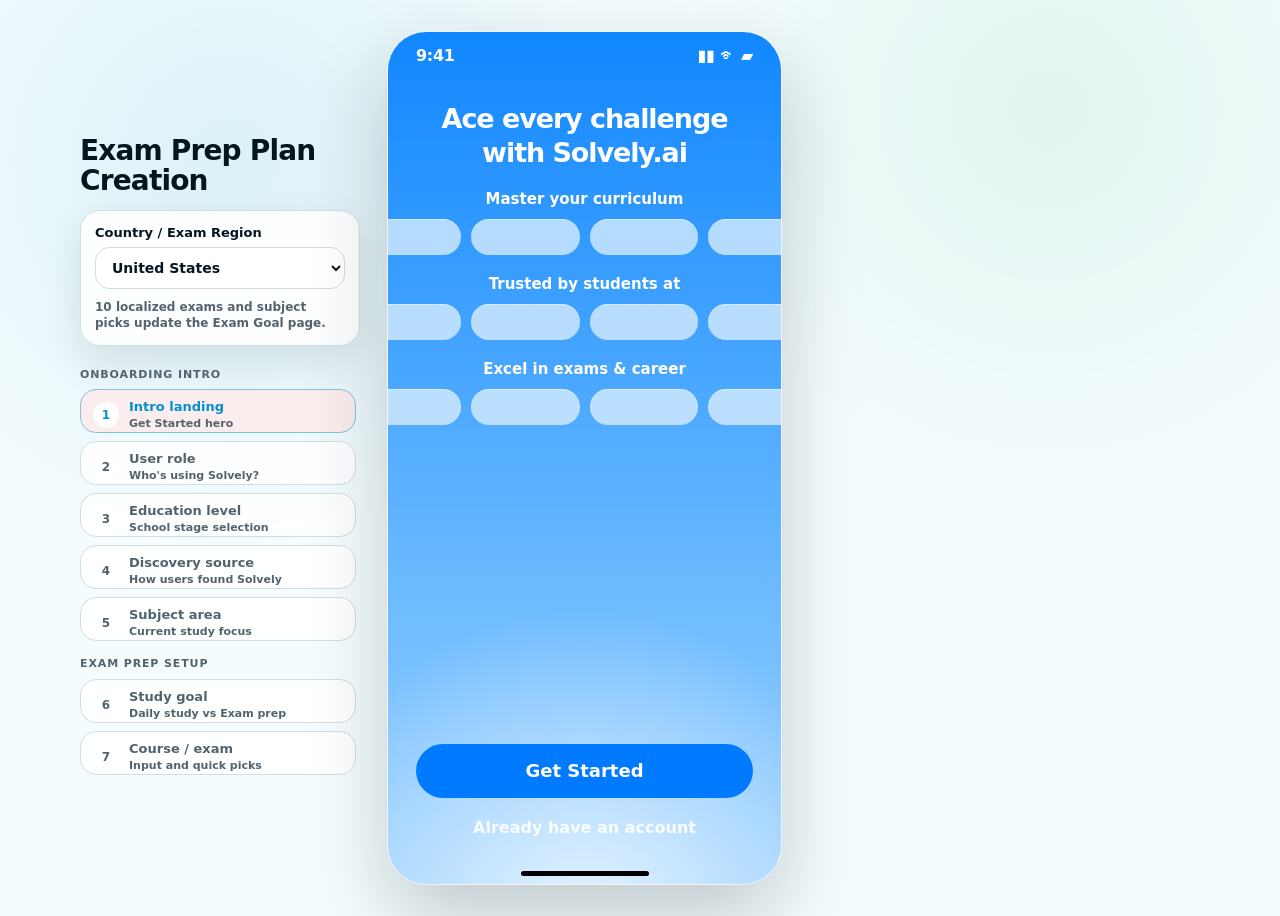
==== commit 50802799: "Simplify paywall demo controls. Co-authored-by: Cursor <cursoragent@cursor.com>" ====
--- a/ui_kits/exam-prep-plan/index.html
+++ b/ui_kits/exam-prep-plan/index.html
@@ -63,8 +63,7 @@
       margin: 0;
     }
 
-    .country-switcher,
-    .study-set-switcher {
+    .country-switcher {
       display: grid;
       gap: 10px;
       padding: 14px;
@@ -74,8 +73,7 @@
       box-shadow: var(--svy-shadow-card);
     }
 
-    .country-switcher label,
-    .study-set-switcher label {
+    .country-switcher label {
       display: grid;
       gap: 6px;
       color: var(--svy-fg);
@@ -100,42 +98,9 @@
       box-shadow: 0 0 0 3px color-mix(in oklch, var(--svy-primary) 12%, transparent);
     }
 
-    .country-switcher small,
-    .study-set-switcher small {
+    .country-switcher small {
       color: var(--svy-muted);
       font: 700 12px/1.35 var(--svy-font-body);
-    }
-
-    .experiment-note {
-      color: var(--svy-muted);
-      font: 700 11px/1.35 var(--svy-font-body);
-    }
-
-    .variant-toggle {
-      display: grid;
-      grid-template-columns: 1fr 1fr;
-      gap: 6px;
-      padding: 4px;
-      border-radius: 16px;
-      background: color-mix(in oklch, var(--svy-bg) 78%, var(--svy-surface));
-      border: 1px solid var(--svy-border);
-    }
-
-    .variant-toggle button {
-      min-height: 36px;
-      border: 0;
-      border-radius: 12px;
-      background: transparent;
-      color: var(--svy-muted);
-      font: 800 12px/1.15 var(--svy-font-body);
-      cursor: pointer;
-      transition: background 160ms var(--ease), color 160ms var(--ease), box-shadow 160ms var(--ease);
-    }
-
-    .variant-toggle button.active {
-      background: var(--svy-surface);
-      color: var(--svy-fg);
-      box-shadow: 0 8px 18px rgba(35, 47, 70, .08);
     }
 
     .flow-rail {
@@ -6207,13 +6172,6 @@
       to { opacity: 0; }
     }
 
-    .prediction-footnote {
-      margin: 1px 0 0;
-      color: #595c60;
-      font: 400 12px/18px var(--svy-font-body);
-      text-align: center;
-    }
-
     @media (prefers-reduced-motion: reduce) {
       .prediction-wave path,
       .prediction-mini-card,
@@ -8808,10 +8766,16 @@
       display: block;
     }
 
+    .monetization-benefit-copy {
+      min-height: 36px;
+      display: flex;
+      align-items: center;
+    }
+
     .monetization-benefit-copy strong {
       display: block;
       color: #111;
-      font: 600 13px/18px var(--svy-font-body);
+      font: 600 13px/1.25 var(--svy-font-body);
     }
 
     .monetization-benefit-copy span {
@@ -9074,7 +9038,6 @@
     <aside class="notes">
       <h1>Exam Prep Plan Creation</h1>
       <div class="country-switcher" id="country-switcher"></div>
-      <div class="study-set-switcher" id="study-set-switcher"></div>
       <div class="flow-rail" id="rail"></div>
     </aside>
 
@@ -9132,6 +9095,7 @@
       lastMaterialName: "",
       loadingPhase: "reviewing",
       loadingRunId: 0,
+      generatingPurpose: "reviewing",
       outlineTopics: [],
       editingTopicIndex: null,
       editingTopicTitle: "",
@@ -9147,7 +9111,6 @@
       courseView: "topics",
       studyPlanFilter: "all",
       studyPlanBannerDismissed: false,
-      studySetVariant: "scheme1",
       schemeOneSelectedTopic: "cell-1",
       studySetTodayDone: false
     };
@@ -9248,7 +9211,6 @@
     const phone = document.getElementById("phone");
     const rail = document.getElementById("rail");
     const countrySwitcher = document.getElementById("country-switcher");
-    const studySetSwitcher = document.getElementById("study-set-switcher");
     const visibleSetupStages = [2];
 
     function setStep(step) {
@@ -9429,6 +9391,11 @@
     function scheduleGeneratingRedirect() {
       generatingReadyTimer = window.setTimeout(() => {
         if (state.step !== "generating") return;
+        if (state.generatingPurpose === "reviewing") {
+          if (!state.outlineTopics.length) state.outlineTopics = defaultOutlineTopics();
+          setStep("outline");
+          return;
+        }
         setStep("course");
       }, 8200);
     }
@@ -9494,8 +9461,8 @@
         solutionHistory: "setup",
         prepLoading: "setup",
         outline: "setup",
-        generating: "outline",
-        course: "generating"
+        generating: state.generatingPurpose === "reviewing" ? "setup" : "outline",
+        course: "prepLoading"
       }[state.step] || steps[Math.max(0, stepIndex() - 1)].id;
       setStep(previousStep);
     }
@@ -9537,41 +9504,9 @@
       `;
     }
 
-    function renderStudySetSwitcher() {
-      const variants = [
-        { id: "scheme1", label: "实验组 1", note: "Study Plan 使用卡片方案 · 商业化弹窗不显示价格" },
-        { id: "scheme2", label: "实验组 2", note: "Study Plan 使用卡片方案 · 商业化弹窗显示价格" }
-      ];
-      const activeVariant = variants.find((variant) => variant.id === state.studySetVariant) || variants[0];
-      studySetSwitcher.innerHTML = `
-        <label>
-          Experiment group preview
-          <div class="variant-toggle" role="tablist" aria-label="Preview Study Plan experiment group">
-            ${variants.map((variant) => `
-              <button
-                class="${state.studySetVariant === variant.id ? "active" : ""}"
-                type="button"
-                role="tab"
-                aria-selected="${state.studySetVariant === variant.id}"
-                onclick="setStudySetVariant('${variant.id}')"
-              >${variant.label}</button>
-            `).join("")}
-          </div>
-          <small>${activeVariant.note}</small>
-          <span class="experiment-note">仅用于 demo 预览。正式版两组使用同一个 Study Plan 卡片方案，差异仅在商业化弹窗价格展示。</span>
-        </label>
-      `;
-    }
-
     function setExamCountry(country) {
       if (!countryExamOptions[country]) return;
       state.examCountry = country;
-      render();
-    }
-
-    function setStudySetVariant(variant) {
-      if (!["scheme1", "scheme2"].includes(variant)) return;
-      state.studySetVariant = variant;
       render();
     }
 
@@ -9655,18 +9590,17 @@
       { id: "upload-materials", label: "Upload materials", note: "Exam name/date and upload entry", isActive: () => state.step === "setup" && !state.uploadSheet && !state.setupExamDateSheet },
       { id: "upload-sheet", label: "Upload sheet", note: "iPhone Files / Camera & Photos / History", isActive: () => state.step === "setup" && Boolean(state.uploadSheet) },
       { id: "solution-history", label: "Solution history", note: "Select solved questions", isActive: () => state.step === "solutionHistory" },
-      { id: "reviewing", label: "Reviewing materials", note: "Reading files loading state", isActive: () => state.step === "prepLoading" },
+      { id: "generating", label: "Generating study plan", note: "Professional plan loading", isActive: () => state.step === "generating" && state.generatingPurpose === "reviewing" },
       { id: "outline", label: "Outline preview", note: "Preview card and topics", isActive: () => state.step === "outline" },
-      { id: "generating", label: "Finalizing plan", note: "Generation progress", isActive: () => state.step === "generating" },
+      { id: "reviewing", label: "Finalizing plan", note: "Confirmed outline loading", isActive: () => state.step === "prepLoading" && state.loadingPhase === "finalizing" },
       { type: "group", label: "Study plan and paywall" },
-      { id: "study-plan-learn", label: "Study Plan - Learn", note: "All high-yield topics", isActive: () => state.step === "course" && state.courseView === "topics" && !state.learnToolSheet && !state.monetizationSheet && state.studyPlanFilter === "all" },
+      { id: "study-plan-learn", label: "Study Plan - Topics", note: "All high-yield topics", isActive: () => state.step === "course" && state.courseView === "topics" && !state.learnToolSheet && !state.monetizationSheet && state.studyPlanFilter === "all" },
       { id: "study-plan-core", label: "Core topics", note: "Most likely to appear", isActive: () => state.step === "course" && state.courseView === "topics" && state.studyPlanFilter === "core" && !state.learnToolSheet && !state.monetizationSheet },
       { id: "study-plan-likely", label: "Likely topics", note: "Likely exam coverage", isActive: () => state.step === "course" && state.courseView === "topics" && state.studyPlanFilter === "likely" && !state.learnToolSheet && !state.monetizationSheet },
       { id: "study-plan-possible", label: "Possible topics", note: "Possible exam coverage", isActive: () => state.step === "course" && state.courseView === "topics" && state.studyPlanFilter === "possible" && !state.learnToolSheet && !state.monetizationSheet },
-      { id: "study-plan-test", label: "Study Plan - Test", note: "Final Mock Exam entry", isActive: () => state.step === "course" && state.courseView === "exams" },
+      { id: "study-plan-test", label: "Study Plan - Mock Exam", note: "Mock exam cards", isActive: () => state.step === "course" && state.courseView === "exams" },
       { id: "learn-tool", label: "Learn tool sheet", note: "Choose Study Guide / Flashcard / Quiz", isActive: () => state.step === "course" && state.learnToolSheet },
-      { id: "paywall-hidden", label: "Paywall - no price", note: "Experiment group 1", isActive: () => state.step === "course" && state.monetizationSheet && state.studySetVariant === "scheme1" },
-      { id: "paywall-price", label: "Paywall - price", note: "Experiment group 2", isActive: () => state.step === "course" && state.monetizationSheet && state.studySetVariant === "scheme2" }
+      { id: "paywall-price", label: "Paywall", note: "Price offer", isActive: () => state.step === "course" && state.monetizationSheet }
     ];
 
     function seedDemoContext() {
@@ -9684,6 +9618,7 @@
       state.setupStage = 2;
       state.loadingPhase = "reviewing";
       state.loadingRunId += 1;
+      state.generatingPurpose = "reviewing";
       state.outlineTopics = state.outlineTopics.length ? state.outlineTopics : defaultOutlineTopics();
       state.editingTopicIndex = null;
       state.setupThinking = "";
@@ -9760,12 +9695,14 @@
         state.step = "solutionHistory";
       } else if (pageId === "reviewing") {
         state.step = "prepLoading";
+        state.loadingPhase = "finalizing";
         seedUploadedMaterial();
       } else if (pageId === "outline") {
         state.step = "outline";
         seedUploadedMaterial();
       } else if (pageId === "generating") {
         state.step = "generating";
+        state.generatingPurpose = "reviewing";
         seedUploadedMaterial();
       } else if (pageId === "study-plan-learn") {
         state.step = "course";
@@ -9778,9 +9715,8 @@
       } else if (pageId === "learn-tool") {
         state.step = "course";
         state.learnToolSheet = true;
-      } else if (pageId === "paywall-hidden" || pageId === "paywall-price") {
+      } else if (pageId === "paywall-price") {
         state.step = "course";
-        state.studySetVariant = pageId === "paywall-price" ? "scheme2" : "scheme1";
         state.monetizationSheet = true;
       }
 
@@ -10135,8 +10071,10 @@
       return [
         {
           icon: `<svg viewBox="0 0 24 24" aria-hidden="true">
-            <path d="M7 5.5h10a2 2 0 0 1 2 2v11.2H5V7.5a2 2 0 0 1 2-2Z" fill="none" stroke="currentColor" stroke-width="1.9" stroke-linejoin="round"></path>
-            <path d="M8.5 4h7M8.5 10h7M8.5 13.5h5" fill="none" stroke="currentColor" stroke-width="1.9" stroke-linecap="round"></path>
+            <circle cx="12" cy="8.2" r="3.2" fill="none" stroke="currentColor" stroke-width="1.9"></circle>
+            <path d="M5.6 19.2c.8-3.3 3.1-5.1 6.4-5.1s5.6 1.8 6.4 5.1" fill="none" stroke="currentColor" stroke-width="1.9" stroke-linecap="round"></path>
+            <path d="M8.2 4.8 12 3.3l3.8 1.5L12 6.3 8.2 4.8Z" fill="none" stroke="#7dd3fc" stroke-width="1.7" stroke-linejoin="round"></path>
+            <path d="M15.8 4.8v2.6" fill="none" stroke="#7dd3fc" stroke-width="1.7" stroke-linecap="round"></path>
           </svg>`,
           title: "Expert-Verified",
           copy: "100M+ Question Bank"
@@ -11468,27 +11406,16 @@
 
     function startPlanReview() {
       clearLoadingTimers();
-      state.step = "prepLoading";
-      state.loadingPhase = "reviewing";
-      state.loadingRunId += 1;
-      const runId = state.loadingRunId;
-      render();
-      loadingTimers.push(window.setTimeout(() => {
-        if (state.loadingRunId !== runId || state.step !== "prepLoading") return;
-        state.loadingPhase = "creating";
-        render();
-        loadingTimers.push(window.setTimeout(() => {
-          if (state.loadingRunId !== runId || state.step !== "prepLoading") return;
-          if (!state.outlineTopics.length) state.outlineTopics = defaultOutlineTopics();
-          setStep("outline");
-        }, 1300));
-      }, 1100));
+      state.generatingPurpose = "reviewing";
+      setStep("generating");
     }
 
     function renderPrepLoading() {
-      const copy = state.loadingPhase === "creating"
-        ? ["Drafting your outline", "Solvely is turning your material into reviewable topics."]
-        : ["Reviewing your study material", "Solvely is reading the files before it drafts a plan."];
+      const copy = state.loadingPhase === "finalizing"
+        ? ["Finalizing your study plan", "Solvely is turning your confirmed outline into Topics and Mock Exam steps."]
+        : state.loadingPhase === "creating"
+          ? ["Drafting your outline", "Solvely is turning your material into reviewable topics."]
+          : ["Reviewing your study material", "Solvely is reading the files before it drafts a plan."];
       shell(`
         <div class="prep-loading-wrap">
           <div class="prep-loading-card">
@@ -11644,7 +11571,15 @@
 
     function createCourseFromOutline() {
       state.outlineTopics = outlineSections().flatMap((section) => section.lessons.map((lesson) => lesson[0].replace(/^\d+\.\d+\.\s*/, "")));
-      setStep("generating");
+      clearLoadingTimers();
+      state.loadingPhase = "finalizing";
+      state.loadingRunId += 1;
+      const runId = state.loadingRunId;
+      setStep("prepLoading");
+      loadingTimers.push(window.setTimeout(() => {
+        if (state.loadingRunId !== runId || state.step !== "prepLoading") return;
+        setStep("course");
+      }, 1800));
     }
 
     function topicEditModal() {
@@ -11697,14 +11632,25 @@
     function renderGenerating() {
       const course = escapeHtml(planTopic());
       const examContext = escapeHtml(examContextLabel());
-      const tasks = [
-        "Reading uploaded materials to find what your exam is likely to test",
-        `Linking ${course} to ${examContext}`,
-        "Ranking topics by importance, coverage gaps, and prerequisite dependencies",
-        "Choosing targeted practice types: study guide, flashcards, quiz, or mock exam",
-        "Designing weak-spot loops so missed questions change the next review step",
-        "Finalizing the plan logic: review order, practice checkpoints, and test-day focus"
-      ];
+      const isReviewingMaterials = state.generatingPurpose === "reviewing";
+      const title = isReviewingMaterials ? "Generating your study plan" : "Finalizing your plan";
+      const tasks = isReviewingMaterials
+        ? [
+          "Verifying your materials against expert-reviewed exam patterns",
+          `Mapping ${course} to the 100M+ Question Bank`,
+          "Identifying the topics that matter most for your exam date",
+          "Building textbook-aligned review steps",
+          "Preparing targeted practice for weak areas",
+          "Adding mock exam checkpoints with next-step guidance"
+        ]
+        : [
+          "Reading uploaded materials to find what your exam is likely to test",
+          `Linking ${course} to ${examContext}`,
+          "Ranking topics by importance, coverage gaps, and prerequisite dependencies",
+          "Choosing targeted practice types: study guide, flashcards, quiz, or mock exam",
+          "Designing weak-spot loops so missed questions change the next review step",
+          "Finalizing the plan logic: review order, practice checkpoints, and test-day focus"
+        ];
       shell(`
         <div class="prediction-loading-screen">
           <header class="prediction-topbar">
@@ -11713,7 +11659,7 @@
                 <path d="M15 5L8 12l7 7" stroke="currentColor" stroke-width="2.4" stroke-linecap="round" stroke-linejoin="round"/>
               </svg>
             </button>
-            <h1 class="prediction-title">Finalizing your plan</h1>
+            <h1 class="prediction-title">${title}</h1>
           </header>
           <main class="prediction-content" aria-label="Creating exam prediction">
             <section class="prediction-visual" aria-hidden="true">
@@ -11731,7 +11677,6 @@
             <section class="prediction-steps" aria-label="Prediction generation progress">
               ${tasks.map((task, index) => predictionLoadingStep(task, index)).join("")}
             </section>
-            <p class="prediction-footnote">This usually takes a few minutes</p>
           </main>
         </div>
       `, { flow: true, back: false });
@@ -11888,8 +11833,8 @@
             </div>
           </header>
           <div class="set-view-tabs" role="tablist" aria-label="Study plan views">
-            <button class="set-view-tab ${state.courseView === "topics" ? "active" : ""}" type="button" onclick="setCourseView('topics')">Learn</button>
-            <button class="set-view-tab ${state.courseView === "exams" ? "active" : ""}" type="button" onclick="setCourseView('exams')">Test</button>
+            <button class="set-view-tab ${state.courseView === "topics" ? "active" : ""}" type="button" onclick="setCourseView('topics')">Topics</button>
+            <button class="set-view-tab ${state.courseView === "exams" ? "active" : ""}" type="button" onclick="setCourseView('exams')">Mock Exam</button>
           </div>
           ${state.courseView === "exams" ? schemeTwoExamContent() : schemeTwoLearnContent(content)}
         </div>
@@ -12476,7 +12421,6 @@
     }
 
     function appendMonetizationSheet() {
-      const shouldShowPrice = state.studySetVariant === "scheme2";
       phone.insertAdjacentHTML("beforeend", `
         <div class="monetization-mask" role="presentation">
           <section class="monetization-sheet" onclick="event.stopPropagation()" role="dialog" aria-label="Unlock premium study plan">
@@ -12519,22 +12463,20 @@
                 </div>
               </div>
               <div class="monetization-benefits">
-                ${monetizationBenefit(figmaAssets.paywallPlanIcon, "Personalized plan for your exam date.")}
-                ${monetizationBenefit(figmaAssets.paywallPracticeIcon, "Targeted practice for weak areas.")}
-                ${monetizationBenefit(figmaAssets.paywallReportIcon, "Mock scores with next-step guidance.")}
+                ${monetizationBenefit(figmaAssets.paywallPlanIcon, "Personalized plan for your exam date")}
+                ${monetizationBenefit(figmaAssets.paywallPracticeIcon, "Targeted practice for weak areas")}
+                ${monetizationBenefit(figmaAssets.paywallReportIcon, "Mock scores with next-step guidance")}
               </div>
-              ${shouldShowPrice ? `
-                <div class="monetization-price-row" aria-label="Intro price">
-                  <span class="monetization-offer-copy">
-                    <span class="monetization-offer-label">First week offer</span>
-                    <span class="monetization-price-old">$6.99</span>
-                  </span>
-                  <span class="monetization-price-current">
-                    <strong class="monetization-price">$1.99</strong>
-                    <span class="monetization-save">72% OFF</span>
-                  </span>
-                </div>
-              ` : ""}
+              <div class="monetization-price-row" aria-label="Intro price">
+                <span class="monetization-offer-copy">
+                  <span class="monetization-offer-label">First week offer</span>
+                  <span class="monetization-price-old">$6.99</span>
+                </span>
+                <span class="monetization-price-current">
+                  <strong class="monetization-price">$1.99</strong>
+                  <span class="monetization-save">72% OFF</span>
+                </span>
+              </div>
               <button class="monetization-continue" type="button">Unlock My Full Plan</button>
               <button class="monetization-later" type="button" onclick="closeMonetizationSheet()">Maybe Later</button>
             </div>
@@ -12681,7 +12623,6 @@
 
     function render() {
       renderCountrySwitcher();
-      renderStudySetSwitcher();
       renderRail();
       if (state.step === "onboarding") renderOnboarding();
       if (state.step === "home") renderHome();
@@ -12700,7 +12641,6 @@
     window.jumpToDemoPage = jumpToDemoPage;
     window.startOnboarding = startOnboarding;
     window.setExamCountry = setExamCountry;
-    window.setStudySetVariant = setStudySetVariant;
     window.selectOnboardingGoal = selectOnboardingGoal;
     window.selectOnboardingIntroOption = selectOnboardingIntroOption;
     window.selectExamDays = selectExamDays;
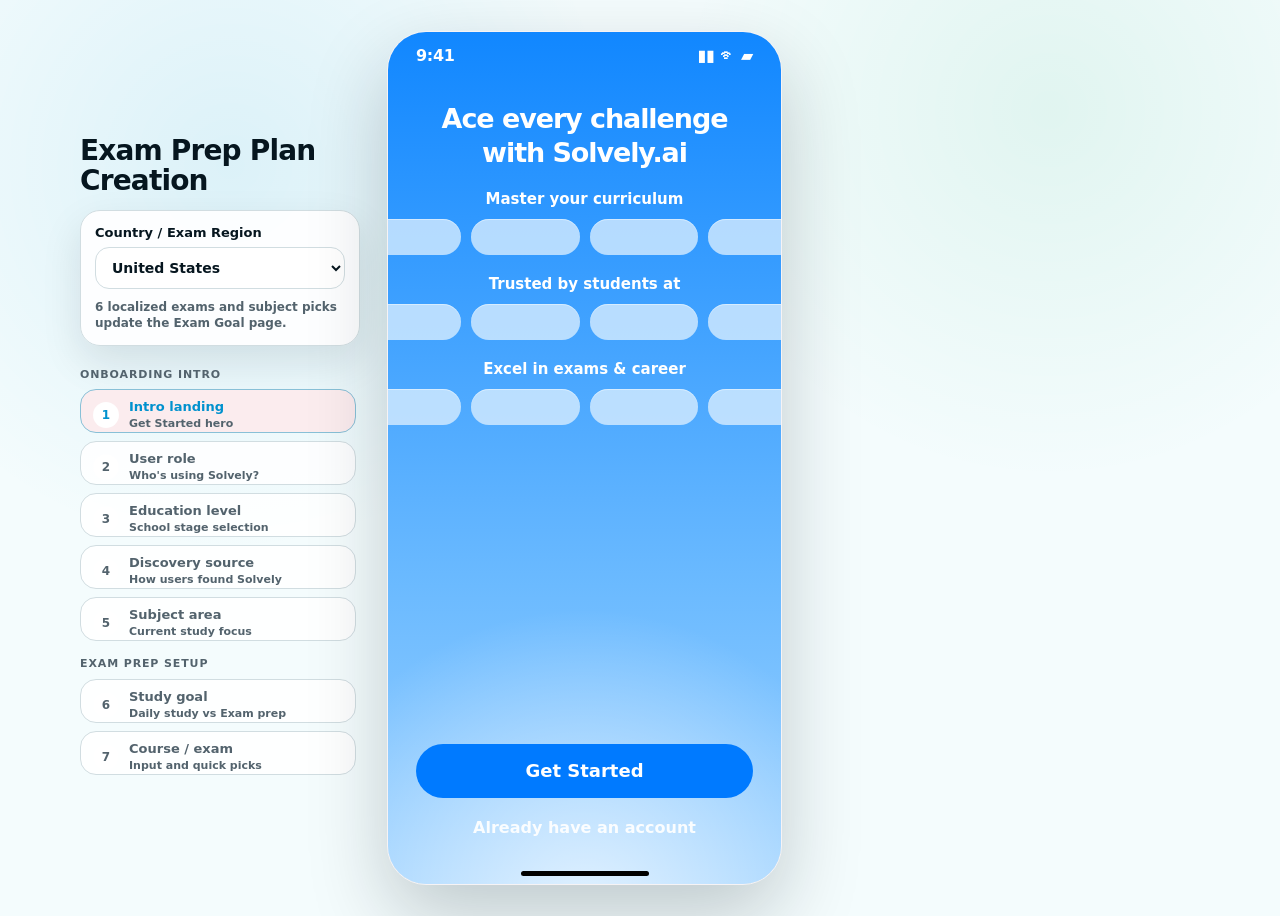
==== commit 5e1a96f3: "Refine exam prep study plan flow. Co-authored-by: Cursor <cursoragent@cursor.com>" ====
--- a/ui_kits/exam-prep-plan/index.html
+++ b/ui_kits/exam-prep-plan/index.html
@@ -3294,35 +3294,72 @@
       letter-spacing: -0.01em;
     }
 
-    .course-shortcut-grid {
-      display: flex;
-      flex-wrap: wrap;
-      gap: 8px;
-    }
-
-    .course-shortcut-chip {
-      min-height: 34px;
+    .course-option-list,
+    .course-search-results {
+      display: grid;
+      gap: 9px;
+    }
+
+    .course-option {
+      min-height: 48px;
       border: 1px solid #dde8f4;
-      border-radius: 999px;
+      border-radius: 16px;
       background: #fff;
       color: #1d2430;
-      padding: 0 13px;
-      font: 700 13px/1 var(--svy-font-body);
+      padding: 0 14px;
+      display: flex;
+      align-items: center;
+      justify-content: space-between;
+      gap: 10px;
+      text-align: left;
+      font: 760 14px/1.2 var(--svy-font-body);
       letter-spacing: -0.01em;
       cursor: pointer;
-      box-shadow: 0 6px 14px rgba(45, 67, 112, .04);
+      box-shadow: 0 8px 18px rgba(45, 67, 112, .05);
       transition: border-color 160ms var(--ease), background 160ms var(--ease), color 160ms var(--ease), transform 160ms var(--ease);
     }
 
-    .course-shortcut-chip:active {
+    .course-option:active {
       transform: scale(.97);
     }
 
-    .course-shortcut-chip.selected {
+    .course-option.selected {
       border-color: #007aff;
       background: #eef6ff;
       color: #007aff;
       box-shadow: 0 8px 18px rgba(0, 122, 255, .1);
+    }
+
+    .course-other-wrap {
+      position: relative;
+      z-index: 32;
+      margin-top: 2px;
+    }
+
+    .course-other-card {
+      margin: 0;
+    }
+
+    .course-search-results {
+      position: absolute;
+      left: 0;
+      right: 0;
+      top: calc(100% + 8px);
+      z-index: 42;
+      margin: 0;
+      padding: 8px;
+      border: 1px solid #dbe8f6;
+      border-radius: 18px;
+      background: rgba(255, 255, 255, .98);
+      box-shadow: 0 18px 38px rgba(45, 67, 112, .16);
+      backdrop-filter: blur(10px);
+    }
+
+    .course-search-results .course-option {
+      min-height: 42px;
+      border-radius: 14px;
+      background: #f8fbff;
+      font-size: 13px;
     }
 
     .wizard-input-card.prefilled-topic-card {
@@ -4979,20 +5016,25 @@
 
     .outline-section {
       display: grid;
-      gap: 9px;
-    }
-
-    .outline-section-title {
-      min-height: 68px;
+      gap: 10px;
       border: 1px solid var(--svy-border);
       border-radius: 20px;
-      background: color-mix(in oklch, var(--svy-secondary) 8%, white);
+      background: rgba(255,255,255,.96);
       padding: 14px 16px;
-      display: grid;
-      grid-template-columns: minmax(0, 1fr) 24px;
+      box-shadow: 0 10px 24px rgba(45, 67, 112, .06);
+    }
+
+    .outline-section-title {
+      min-height: 0;
+      border: 0;
+      border-radius: 0;
+      background: transparent;
+      padding: 0;
+      display: grid;
+      grid-template-columns: minmax(0, 1fr);
       align-items: center;
       gap: 8px;
-      box-shadow: 0 10px 24px rgba(45, 67, 112, .06);
+      box-shadow: none;
     }
 
     .outline-section-title h2 {
@@ -5011,21 +5053,26 @@
     }
 
     .outline-lesson {
-      min-height: 48px;
-      border: 1px solid var(--svy-border);
-      border-radius: 16px;
-      background: rgba(255,255,255,.96);
-      padding: 0 14px;
-      display: grid;
-      grid-template-columns: minmax(0, 1fr) 22px;
-      align-items: center;
+      min-height: 0;
+      border: 0;
+      border-radius: 0;
+      background: transparent;
+      padding: 10px 0 0;
+      display: grid;
+      grid-template-columns: minmax(0, 1fr);
+      align-items: start;
       gap: 8px;
       color: var(--svy-fg);
       font-size: 14px;
       font-weight: 540;
       text-align: left;
-      box-shadow: 0 6px 16px rgba(45, 67, 112, .045);
+      box-shadow: none;
       transition: background 160ms var(--ease), border-color 160ms var(--ease), box-shadow 160ms var(--ease);
+    }
+
+    .outline-lesson + .outline-lesson {
+      border-top: 1px solid #edf2f8;
+      padding-top: 12px;
     }
 
     .outline-lesson-main {
@@ -5044,18 +5091,7 @@
 
     .outline-lesson-title {
       min-width: 0;
-      overflow: hidden;
-      text-overflow: ellipsis;
-      white-space: nowrap;
-    }
-
-    .outline-lesson.expanded {
-      min-height: 78px;
-      align-items: start;
-      padding-top: 13px;
-      background: #fff;
-      border-color: color-mix(in oklch, var(--svy-secondary) 34%, var(--svy-border));
-      box-shadow: 0 14px 28px rgba(45, 67, 112, .08);
+      white-space: normal;
     }
 
     .outline-lesson p {
@@ -7833,6 +7869,364 @@
       box-shadow: 0 10px 22px rgba(0, 122, 255, .22);
     }
 
+    .mock-exam-landing {
+      display: grid;
+      gap: 12px;
+      padding: 0;
+      border-radius: 0;
+      background: transparent;
+      border: 0;
+      box-shadow: none;
+    }
+
+    .mock-exam-landing-hero {
+      position: relative;
+      overflow: visible;
+      border-radius: 0;
+      padding: 0;
+      background: transparent;
+      border: 0;
+      box-shadow: none;
+    }
+
+    .mock-exam-landing-hero h2 {
+      position: relative;
+      z-index: 1;
+      margin: 0;
+      max-width: 284px;
+      color: #0e1b3d;
+      font: 860 27px/1.05 var(--svy-font-display);
+      letter-spacing: -.04em;
+      text-wrap: balance;
+    }
+
+    .mock-exam-landing-hero p {
+      position: relative;
+      z-index: 1;
+      margin: 9px 0 0;
+      max-width: 292px;
+      color: #5b6472;
+      font: 650 13px/1.45 var(--svy-font-body);
+      letter-spacing: -.01em;
+    }
+
+    .mock-exam-lede {
+      margin: 0;
+      max-width: 318px;
+      color: #273449;
+      font: 780 14.5px/1.26 var(--svy-font-body);
+      letter-spacing: -.02em;
+      text-wrap: balance;
+    }
+
+    .mock-exam-visual {
+      position: relative;
+      z-index: 1;
+      min-height: 0;
+      margin-top: 0;
+      border-radius: 0;
+      background: transparent;
+      border: 0;
+      box-shadow: none;
+      overflow: visible;
+      display: block;
+      padding: 0;
+    }
+
+    .mock-exam-screenshot {
+      display: block;
+      width: calc(100% + 28px);
+      height: auto;
+      margin: -2px -14px -4px;
+      filter: drop-shadow(0 14px 26px rgba(38, 74, 124, .12));
+    }
+
+    .mock-doc-stack {
+      position: relative;
+      left: auto;
+      top: auto;
+      width: 110px;
+      height: 112px;
+      margin-left: 4px;
+    }
+
+    .mock-doc {
+      position: absolute;
+      inset: 0;
+      border-radius: 8px;
+      background: #fff;
+      border: 1px solid #dbe5f2;
+      box-shadow: 0 10px 18px rgba(42, 66, 105, .12);
+      transform: rotate(-9deg) translate(-8px, 4px);
+    }
+
+    .mock-doc:nth-child(2) {
+      transform: rotate(-3deg) translate(3px, -2px);
+    }
+
+    .mock-doc:nth-child(3) {
+      background: #1f2732;
+      border-color: #293443;
+      color: #fff;
+      transform: rotate(4deg) translate(19px, 10px);
+      display: grid;
+      align-content: center;
+      justify-items: start;
+      padding: 12px;
+      gap: 5px;
+    }
+
+    .mock-doc-line {
+      height: 4px;
+      border-radius: 99px;
+      background: #d7e2ef;
+    }
+
+    .mock-doc-line.short {
+      width: 48px;
+    }
+
+    .mock-doc-line.long {
+      width: 72px;
+    }
+
+    .mock-doc:nth-child(3) strong {
+      font: 850 12px/1.1 var(--svy-font-display);
+      letter-spacing: -.02em;
+    }
+
+    .mock-doc:nth-child(3) span {
+      width: 54px;
+      height: 3px;
+      border-radius: 99px;
+      background: rgba(255,255,255,.42);
+    }
+
+    .mock-flow-arrow {
+      position: absolute;
+      left: 116px;
+      top: 50%;
+      transform: translateY(-50%);
+      width: 31px;
+      height: 31px;
+      border-radius: 50%;
+      display: grid;
+      place-items: center;
+      background: #fff;
+      color: #1677f2;
+      border: 1px solid #d9e7fb;
+      box-shadow: 0 8px 16px rgba(22, 119, 242, .14);
+      font: 900 18px/1 var(--svy-font-display);
+    }
+
+    .mock-report-preview {
+      position: relative;
+      right: auto;
+      top: auto;
+      width: 100%;
+      min-height: 0;
+      border-radius: 16px;
+      background: #fff;
+      border: 1px solid #dfe8f3;
+      box-shadow: 0 16px 26px rgba(42, 66, 105, .14);
+      padding: 12px;
+      display: grid;
+      gap: 7px;
+    }
+
+    .mock-report-preview h3 {
+      margin: 0;
+      color: #17223a;
+      font: 850 11px/1.2 var(--svy-font-body);
+      letter-spacing: -.01em;
+    }
+
+    .mock-report-kpis {
+      display: grid;
+      grid-template-columns: repeat(3, 1fr);
+      gap: 6px;
+    }
+
+    .mock-report-kpis span {
+      min-height: 28px;
+      border-radius: 9px;
+      background: #eef6ff;
+      color: #1677f2;
+      display: grid;
+      place-items: center;
+      gap: 2px;
+      padding: 4px 2px;
+      font: 850 10px/1 var(--svy-font-body);
+    }
+
+    .mock-report-kpis strong {
+      color: #1677f2;
+      font: 900 11px/1 var(--svy-font-body);
+    }
+
+    .mock-report-kpis em {
+      color: #5f789e;
+      font: 780 7.5px/1 var(--svy-font-body);
+      font-style: normal;
+    }
+
+    .mock-report-bars {
+      display: grid;
+      gap: 5px;
+    }
+
+    .mock-report-bars span {
+      height: 5px;
+      border-radius: 99px;
+      background: linear-gradient(90deg, #1677f2 var(--bar), #dbeafe var(--bar));
+    }
+
+    .mock-exam-metrics {
+      display: grid;
+      grid-template-columns: repeat(3, 1fr);
+      gap: 0;
+      padding: 1px 0 2px;
+    }
+
+    .mock-exam-metric {
+      min-height: 50px;
+      border-radius: 0;
+      background: transparent;
+      border: 0;
+      box-shadow: none;
+      padding: 6px 8px;
+      display: grid;
+      align-content: center;
+      gap: 4px;
+      text-align: center;
+    }
+
+    .mock-exam-metric + .mock-exam-metric {
+      border-left: 1px solid rgba(125, 150, 184, .18);
+    }
+
+    .mock-exam-metric strong {
+      color: #111827;
+      font: 900 22px/1 var(--svy-font-display);
+      letter-spacing: -.035em;
+    }
+
+    .mock-exam-metric span {
+      color: #7b8491;
+      font: 750 11px/1.18 var(--svy-font-body);
+    }
+
+    .mock-exam-summary {
+      border-radius: 20px;
+      background: #fff;
+      border: 1px solid #e4eaf2;
+      box-shadow: 0 12px 22px rgba(45, 67, 112, .06);
+      padding: 10px 12px;
+      display: flex;
+      align-items: center;
+      justify-content: center;
+      text-align: center;
+    }
+
+    .mock-exam-summary p {
+      margin: 0;
+      color: #273449;
+      font: 720 12.5px/1.32 var(--svy-font-body);
+      letter-spacing: -.01em;
+    }
+
+    .mock-exam-summary span {
+      color: #6b7280;
+      font: 760 12px/1.3 var(--svy-font-body);
+      letter-spacing: -.01em;
+    }
+
+    .mock-exam-after {
+      border-radius: 0;
+      background: transparent;
+      border: 0;
+      box-shadow: none;
+      padding: 0;
+      display: grid;
+      gap: 8px;
+      margin-top: 1px;
+    }
+
+    .mock-exam-after h3 {
+      margin: 0;
+      color: #111827;
+      font: 850 15px/1.15 var(--svy-font-display);
+      letter-spacing: -.03em;
+    }
+
+    .mock-exam-after-list {
+      display: grid;
+      grid-template-columns: repeat(3, minmax(0, 1fr));
+      gap: 7px;
+    }
+
+    .mock-exam-after-item {
+      display: grid;
+      grid-template-columns: 1fr;
+      justify-items: center;
+      gap: 5px;
+      align-items: start;
+      min-height: 50px;
+      border-radius: 0;
+      background: transparent;
+      border: 0;
+      padding: 0 4px;
+      box-shadow: none;
+    }
+
+    .mock-exam-after-icon {
+      width: 26px;
+      height: 26px;
+      border-radius: 10px;
+      display: grid;
+      place-items: center;
+      background: #eef6ff;
+      color: #1677f2;
+    }
+
+    .mock-exam-after-icon svg {
+      width: 16px;
+      height: 16px;
+    }
+
+    .mock-exam-after-copy strong {
+      display: block;
+      color: #17223a;
+      font: 820 10.5px/1.14 var(--svy-font-body);
+      letter-spacing: -.01em;
+      white-space: nowrap;
+      text-align: center;
+    }
+
+    .mock-exam-after-copy span {
+      display: block;
+      margin-top: 2px;
+      color: #6b7280;
+      font: 600 12px/1.32 var(--svy-font-body);
+    }
+
+    .mock-exam-primary {
+      width: 100%;
+      min-height: 48px;
+      border: 0;
+      border-radius: 999px;
+      background: #007aff;
+      color: #fff;
+      display: inline-flex;
+      align-items: center;
+      justify-content: center;
+      gap: 8px;
+      padding: 0 20px;
+      font: 750 17px/1 "Poppins", var(--svy-font-display);
+      cursor: pointer;
+      box-shadow: 0 14px 26px rgba(0, 122, 255, .24);
+    }
+
     .figma-set-screen {
       padding: 0 20px 34px;
       background: #f6f8fb;
@@ -8221,6 +8615,13 @@
       align-items: center;
       justify-content: space-between;
       gap: 12px;
+    }
+
+    .scheme-two-card-progress {
+      display: inline-flex;
+      align-items: center;
+      gap: 8px;
+      min-width: 0;
     }
 
     .scheme-two-possibility {
@@ -8258,36 +8659,62 @@
     .scheme-two-tools {
       display: inline-flex;
       align-items: center;
-      gap: 8px;
+      gap: 7px;
     }
 
     .scheme-two-tool {
-      width: 36px;
-      height: 36px;
+      --tool-progress: 0;
+      width: 34px;
+      height: 34px;
       border-radius: 50%;
       border: 0;
-      background: transparent;
+      background: conic-gradient(#1677f2 calc(var(--tool-progress) * 1%), #e5edf7 0);
+      color: #8a96a8;
       display: grid;
       place-items: center;
       position: relative;
-    }
-
-    .scheme-two-tool img {
+      font: 850 11px/1 var(--svy-font-body);
+      transition: background 160ms var(--ease), border-color 160ms var(--ease), color 160ms var(--ease), box-shadow 160ms var(--ease);
+    }
+
+    .scheme-two-tool::before {
+      content: "";
       position: absolute;
-      inset: 0;
-      width: 36px;
-      height: 36px;
+      inset: 4px;
+      border-radius: 50%;
+      background: #fff;
+      box-shadow: inset 0 0 0 1px rgba(139, 151, 169, .14);
+    }
+
+    .scheme-two-tool.completed {
+      --tool-progress: 100;
+      color: #1677f2;
+      box-shadow: 0 8px 18px rgba(22, 119, 242, .12);
+    }
+
+    .scheme-two-tool.partial {
+      color: #1677f2;
+      box-shadow: 0 8px 18px rgba(22, 119, 242, .08);
+    }
+
+    .scheme-two-tool.empty {
+      opacity: .96;
+      background: conic-gradient(#c9d4e3 calc(var(--tool-progress) * 1%), #e5edf7 0);
+      color: #9aa6b7;
+    }
+
+    .scheme-two-tool svg {
+      width: 18px;
+      height: 18px;
       display: block;
-    }
-
-    .scheme-two-tool img.scheme-two-tool-glyph {
-      inset: 8px;
-      width: 20px;
-      height: 20px;
-    }
-
-    .scheme-two-tool.empty img {
-      opacity: .98;
+      position: relative;
+      z-index: 1;
+    }
+
+    .scheme-two-tool.empty::after {
+      content: attr(data-label);
+      position: relative;
+      z-index: 1;
     }
 
     .learn-tool-mask {
@@ -9108,6 +9535,7 @@
       learnToolSheet: false,
       monetizationSheet: false,
       selectedLearnTool: "Study Guide",
+      mockExamTitle: "",
       courseView: "topics",
       studyPlanFilter: "all",
       studyPlanBannerDismissed: false,
@@ -9119,6 +9547,7 @@
     let generatingTimer = null;
     let generatingReadyTimer = null;
     let generatingScrollTimers = [];
+    let mockExamLoadingTimer = null;
 
     const materialOptions = [
       { name: "Upload Photos/Files", sub: "Add slides, textbooks, practice exams, notes, outlines, or syllabus.", icon: "📎", file: "study-material.pdf" },
@@ -9215,6 +9644,7 @@
 
     function setStep(step) {
       if (step !== "prepLoading") clearLoadingTimers();
+      if (step !== "mockExamLoading") clearMockExamLoadingTimer();
       clearGeneratingTimer();
       state.step = step;
       render();
@@ -9388,6 +9818,13 @@
       generatingScrollTimers = [];
     }
 
+    function clearMockExamLoadingTimer() {
+      if (mockExamLoadingTimer) {
+        window.clearTimeout(mockExamLoadingTimer);
+        mockExamLoadingTimer = null;
+      }
+    }
+
     function scheduleGeneratingRedirect() {
       generatingReadyTimer = window.setTimeout(() => {
         if (state.step !== "generating") return;
@@ -9460,8 +9897,9 @@
         setup: "home",
         solutionHistory: "setup",
         prepLoading: "setup",
-        outline: "setup",
+        outline: "home",
         generating: state.generatingPurpose === "reviewing" ? "setup" : "outline",
+        mockExamLoading: "course",
         course: "prepLoading"
       }[state.step] || steps[Math.max(0, stepIndex() - 1)].id;
       setStep(previousStep);
@@ -9599,6 +10037,7 @@
       { id: "study-plan-likely", label: "Likely topics", note: "Likely exam coverage", isActive: () => state.step === "course" && state.courseView === "topics" && state.studyPlanFilter === "likely" && !state.learnToolSheet && !state.monetizationSheet },
       { id: "study-plan-possible", label: "Possible topics", note: "Possible exam coverage", isActive: () => state.step === "course" && state.courseView === "topics" && state.studyPlanFilter === "possible" && !state.learnToolSheet && !state.monetizationSheet },
       { id: "study-plan-test", label: "Study Plan - Mock Exam", note: "Mock exam cards", isActive: () => state.step === "course" && state.courseView === "exams" },
+      { id: "mock-exam-loading", label: "Mock Exam loading", note: "Generating predicted exam", isActive: () => state.step === "mockExamLoading" },
       { id: "learn-tool", label: "Learn tool sheet", note: "Choose Study Guide / Flashcard / Quiz", isActive: () => state.step === "course" && state.learnToolSheet },
       { id: "paywall-price", label: "Paywall", note: "Price offer", isActive: () => state.step === "course" && state.monetizationSheet }
     ];
@@ -9712,6 +10151,11 @@
       } else if (pageId === "study-plan-test") {
         state.step = "course";
         state.courseView = "exams";
+      } else if (pageId === "mock-exam-loading") {
+        state.step = "mockExamLoading";
+        state.courseView = "exams";
+        state.monetizationSheet = false;
+        state.mockExamTitle = "Mock Exam";
       } else if (pageId === "learn-tool") {
         state.step = "course";
         state.learnToolSheet = true;
@@ -10649,7 +11093,39 @@
         ...subjectAreaShortcuts(),
         ...countryExamPriority(),
         ...(localizedSubjectOptions[state.examCountry] || localizedSubjectOptions["United States"])
-      ], 10);
+      ], 6);
+    }
+
+    function examSearchPool() {
+      return uniqueShortcuts([
+        ...subjectAreaShortcuts(),
+        ...countryExamPriority(),
+        ...(countryExamOptions[state.examCountry] || countryExamOptions["United States"]),
+        ...(localizedSubjectOptions[state.examCountry] || localizedSubjectOptions["United States"])
+      ], 24);
+    }
+
+    function fuzzyExamMatches(query, limit = 5) {
+      const normalizedQuery = query.trim().toLowerCase();
+      if (!normalizedQuery) return [];
+      const scoreOption = (option) => {
+        const normalizedOption = option.toLowerCase();
+        if (normalizedOption === normalizedQuery) return 100;
+        if (normalizedOption.startsWith(normalizedQuery)) return 80;
+        if (normalizedOption.includes(normalizedQuery)) return 60;
+        let queryIndex = 0;
+        for (const char of normalizedOption) {
+          if (char === normalizedQuery[queryIndex]) queryIndex += 1;
+          if (queryIndex === normalizedQuery.length) return 40;
+        }
+        return 0;
+      };
+      return examSearchPool()
+        .map((option) => ({ option, score: scoreOption(option) }))
+        .filter((item) => item.score > 0 && item.option !== state.topic)
+        .sort((a, b) => b.score - a.score || a.option.localeCompare(b.option))
+        .slice(0, limit)
+        .map((item) => item.option);
     }
 
     function renderSetup() {
@@ -10669,24 +11145,34 @@
     }
 
     function courseExamPage() {
-      const shortcuts = selectedExamShortcuts();
-      const placeholderExamples = shortcuts.slice(0, 3).join(", ");
+      const options = selectedExamShortcuts();
+      const searchMatches = fuzzyExamMatches(state.topic);
+      const placeholderExamples = options.slice(0, 3).join(", ");
       return `
         <p class="plan-input-kicker">Exam Goal</p>
         <h1 class="plan-input-title">What are you preparing for?</h1>
-        <p class="plan-input-copy">Enter your course, exam, or subject, or choose a quick pick below. Solvely will use it to create a personalized exam prep plan for you.</p>
-        <div class="wizard-input-card course-exam-input">
-          <label for="custom-exam-input">Course, Exam, or Subject</label>
-          <input id="custom-exam-input" value="${escapeHtml(state.topic)}" oninput="updateTopicInput(this.value)" placeholder="Type here, e.g. ${escapeHtml(placeholderExamples)}">
-        </div>
+        <p class="plan-input-copy">Choose the closest course, exam, or subject below. If you do not see the right one, add it in Others and Solvely will still create a personalized exam prep plan.</p>
         <section class="course-shortcut-section" aria-label="Common exam and subject shortcuts">
-          <p class="course-shortcut-label">Quick picks</p>
-          <div class="course-shortcut-grid">
-            ${shortcuts.map((shortcut) => `
-              <button class="course-shortcut-chip ${state.topic === shortcut ? "selected" : ""}" type="button" onclick="selectTopic(${escapeJsArg(shortcut)})">${escapeHtml(shortcut)}</button>
+          <p class="course-shortcut-label">Popular options</p>
+          <div class="course-option-list">
+            ${options.map((option) => `
+              <button class="course-option ${state.topic === option ? "selected" : ""}" type="button" onclick="selectTopic(${escapeJsArg(option)})">${escapeHtml(option)}</button>
             `).join("")}
           </div>
         </section>
+        <div class="course-other-wrap">
+          <div class="wizard-input-card course-exam-input course-other-card">
+            <label for="custom-exam-input">Others</label>
+            <input id="custom-exam-input" value="${escapeHtml(state.topic)}" oninput="updateTopicInput(this.value)" placeholder="Type your exam or subject, e.g. ${escapeHtml(placeholderExamples)}">
+          </div>
+          ${searchMatches.length ? `
+            <div class="course-search-results" aria-label="Matching exam and subject suggestions">
+              ${searchMatches.map((match) => `
+                <button class="course-option" type="button" onclick="selectTopic(${escapeJsArg(match)})">${escapeHtml(match)}</button>
+              `).join("")}
+            </div>
+          ` : ""}
+        </div>
       `;
     }
 
@@ -11494,23 +11980,19 @@
             <section class="outline-section">
               <div class="outline-section-title">
                 <div><h2>${section.title}</h2><small>${section.count}</small></div>
-                <span>⌃</span>
               </div>
               ${section.lessons.map((lesson, lessonIndex) => {
-                const key = `${sectionIndex}-${lessonIndex}`;
-                const expanded = state.editingTopicIndex === key;
                 const tag = outlinePriorityTag(sectionIndex, lessonIndex);
                 return `
-                  <button class="outline-lesson ${expanded ? "expanded" : ""}" type="button" onclick="toggleOutlineLesson('${key}')">
+                  <article class="outline-lesson">
                     <span class="outline-lesson-main">
                       <span class="outline-lesson-row">
                         <span class="outline-lesson-title">${lesson[0]}</span>
                         ${tag ? priorityTag(tag) : ""}
                       </span>
-                      ${expanded ? `<p>${lesson[1]}</p>` : ""}
+                      <p>${lesson[1]}</p>
                     </span>
-                    <span>${expanded ? "⌃" : "⌄"}</span>
-                  </button>
+                  </article>
                 `;
               }).join("")}
             </section>
@@ -11562,11 +12044,6 @@
       };
       const rating = tag ? ratingMap[tag[1]] || 3 : (status === "upcoming" ? 3 : 4);
       return priorityTag(["★".repeat(rating), "stars", rating]);
-    }
-
-    function toggleOutlineLesson(key) {
-      state.editingTopicIndex = state.editingTopicIndex === key ? null : key;
-      render();
     }
 
     function createCourseFromOutline() {
@@ -11784,10 +12261,6 @@
       scheme1LearnArrow: "/ui_kits/exam-prep-plan/assets/study-set/scheme1-learn-arrow.svg",
       scheme2Back: "/ui_kits/exam-prep-plan/assets/study-set/scheme2-back.svg",
       scheme2Star: "/ui_kits/exam-prep-plan/assets/study-set/scheme2-star.svg",
-      scheme2ToolBg: "/ui_kits/exam-prep-plan/assets/study-set/scheme2-tool-bg.svg",
-      scheme2ToolStudy: "/ui_kits/exam-prep-plan/assets/study-set/scheme2-tool-study.svg",
-      scheme2ToolQuiz: "/ui_kits/exam-prep-plan/assets/study-set/scheme2-tool-quiz.svg",
-      scheme2ToolEmpty: "/ui_kits/exam-prep-plan/assets/study-set/scheme2-tool-empty.png",
       todaySheetChevronLeft: "/ui_kits/exam-prep-plan/assets/study-set/today-sheet-chevron-left.svg",
       todaySheetChevronRight: "/ui_kits/exam-prep-plan/assets/study-set/today-sheet-chevron-right.svg",
       todaySheetClose: "/ui_kits/exam-prep-plan/assets/study-set/today-sheet-close.svg",
@@ -11799,17 +12272,30 @@
       return Array.from({ length: count }, () => `<img src="${studySetAssets.scheme2Star}" alt="" aria-hidden="true">`).join("");
     }
 
-    function schemeTwoToolIcon(type = "empty") {
-      const icon = type === "study" ? studySetAssets.scheme2ToolStudy : type === "quiz" ? studySetAssets.scheme2ToolQuiz : studySetAssets.scheme2ToolEmpty;
-      if (type === "empty") {
-        return `<span class="scheme-two-tool empty"><img src="${icon}" alt="" aria-hidden="true"></span>`;
-      }
-      return `
-        <span class="scheme-two-tool">
-          <img src="${studySetAssets.scheme2ToolBg}" alt="" aria-hidden="true">
-          <img class="scheme-two-tool-glyph" src="${icon}" alt="" aria-hidden="true">
-        </span>
-      `;
+    function schemeTwoToolSlots(toolProgress = {}) {
+      const slots = [
+        {
+          type: "study",
+          label: "Study Guide",
+          icon: `<svg viewBox="0 0 24 24" aria-hidden="true"><path d="M6 5.5h9.8A2.2 2.2 0 0 1 18 7.7v10.8H7.8A2.8 2.8 0 0 1 5 15.7V6.5a1 1 0 0 1 1-1Z" fill="none" stroke="currentColor" stroke-width="2" stroke-linejoin="round"/><path d="M8.5 9h6M8.5 12h5" fill="none" stroke="currentColor" stroke-width="2" stroke-linecap="round"/></svg>`
+        },
+        {
+          type: "flashcard",
+          label: "Flashcard",
+          icon: `<svg viewBox="0 0 24 24" aria-hidden="true"><rect x="5" y="7" width="12" height="10" rx="2.2" fill="none" stroke="currentColor" stroke-width="2"/><path d="M8 4.8h8.5a2.5 2.5 0 0 1 2.5 2.5V14" fill="none" stroke="currentColor" stroke-width="2" stroke-linecap="round"/><path d="M8.5 11h5" fill="none" stroke="currentColor" stroke-width="2" stroke-linecap="round"/></svg>`
+        },
+        {
+          type: "quiz",
+          label: "Quiz",
+          icon: `<svg viewBox="0 0 24 24" aria-hidden="true"><path d="M7 5.5h10a2 2 0 0 1 2 2v9a2 2 0 0 1-2 2H7a2 2 0 0 1-2-2v-9a2 2 0 0 1 2-2Z" fill="none" stroke="currentColor" stroke-width="2"/><path d="m8.5 12 2.1 2.1 4.9-5" fill="none" stroke="currentColor" stroke-width="2.2" stroke-linecap="round" stroke-linejoin="round"/></svg>`
+        }
+      ];
+      return slots.map((slot) => {
+        const progress = Math.max(0, Math.min(100, Number(toolProgress[slot.type] || 0)));
+        const stateClass = progress >= 100 ? "completed" : progress > 0 ? "partial" : "empty";
+        const status = progress >= 100 ? "Completed" : progress > 0 ? `${progress}% complete` : "Not started";
+        return `<span class="scheme-two-tool ${stateClass}" style="--tool-progress:${progress}" data-label="${slot.label.slice(0, 1)}" aria-label="${status} ${slot.label}">${progress > 0 ? slot.icon : ""}</span>`;
+      }).join("");
     }
 
     function renderCourse() {
@@ -11849,16 +12335,16 @@
         {
           title: "Unit 1 · Cell Biology",
           topics: [
-            { tools: ["study", "quiz", "empty"], unitOrder: 0 },
-            { tools: ["quiz", "empty", "empty"], unitOrder: 1 }
+            { toolProgress: { study: 100, flashcard: 58, quiz: 0 }, unitOrder: 0 },
+            { toolProgress: { study: 34, flashcard: 0, quiz: 100 }, unitOrder: 1 }
           ]
         },
         {
           title: "Unit 2 · Cell Biology",
           topics: [
-            { tools: ["empty", "empty", "empty"], unitOrder: 2 },
-            { tools: ["empty", "empty", "empty"], unitOrder: 3 },
-            { tools: ["empty", "empty", "empty"], unitOrder: 4 }
+            { toolProgress: { study: 0, flashcard: 42, quiz: 0 }, unitOrder: 2 },
+            { toolProgress: { study: 76, flashcard: 0, quiz: 0 }, unitOrder: 3 },
+            { toolProgress: { study: 0, flashcard: 0, quiz: 0 }, unitOrder: 4 }
           ]
         }
       ];
@@ -11953,7 +12439,7 @@
     function schemeTwoTopicCard(topic, index) {
       const meta = topicPossibilityMeta(topic.unitOrder);
       const possibility = meta.possibility;
-      const tools = topic.tools || ["empty", "empty", "empty"];
+      const toolProgress = topic.toolProgress || {};
       return `
         <button class="scheme-two-card" type="button" onclick="openLearnToolSheet()" aria-label="Choose learning tool for Verbs & Conjugations">
           <div>
@@ -11961,9 +12447,11 @@
             <p>How cells grow and reproduce, from mitosis to meiosis</p>
           </div>
           <div class="scheme-two-card-foot">
-            <span class="scheme-two-possibility ${possibility}" aria-label="${meta.score}% ${possibilityLabel(possibility)} possibility">${possibilityTagText(possibility, meta.score)}</span>
-            <span class="scheme-two-tools" aria-label="Available study tools">
-              ${tools.map((tool) => schemeTwoToolIcon(tool)).join("")}
+            <span class="scheme-two-card-progress">
+              <span class="scheme-two-possibility ${possibility}" aria-label="${meta.score}% ${possibilityLabel(possibility)} possibility">${possibilityTagText(possibility, meta.score)}</span>
+            </span>
+            <span class="scheme-two-tools" aria-label="Study Guide, Flashcard, and Quiz tool progress">
+              ${schemeTwoToolSlots(toolProgress)}
             </span>
           </div>
         </button>
@@ -12305,27 +12793,138 @@
     }
 
     function mockExamEntry() {
-      const exams = [
-        {
-          title: "Mock Exam 1",
-          likelihood: "≥90% LIKELY",
-          likelihoodClass: "very-high",
-          description: "Must-know questions that mirror the real test. Get score report and weak spot feedback.",
-          meta: "37 mins · 28 Questions · Predicted likelihood: ≥90%",
-          state: "not-started",
-          cta: "Start exam"
-        },
-        {
-          title: "Mock Exam 2",
-          likelihood: "80–90% LIKELY",
-          likelihoodClass: "",
-          description: "Highly likely questions for focused practice. Continue for score insights.",
-          meta: "36 mins · 22 Questions · Predicted likelihood: 80–90%",
-          state: "in-progress",
-          cta: "Continue"
-        }
-      ];
-      return exams.map((exam) => mockExamCard(exam)).join("");
+      return `
+        <section class="mock-exam-landing" aria-label="Mock Exam preview">
+          <p class="mock-exam-lede">Must-know questions that mirror the real test, plus score report and weak spot feedback.</p>
+          <div class="mock-exam-landing-hero">
+            <div class="mock-exam-visual" aria-hidden="true">
+              <svg class="mock-exam-screenshot" viewBox="0 0 900 340" role="img" aria-label="Uploaded materials become a predicted mock exam report">
+                <defs>
+                  <filter id="mockShotShadow" x="-20%" y="-20%" width="140%" height="150%">
+                    <feDropShadow dx="0" dy="18" stdDeviation="18" flood-color="#1f3a5c" flood-opacity=".16"/>
+                  </filter>
+                  <filter id="mockDocShadow" x="-30%" y="-30%" width="160%" height="170%">
+                    <feDropShadow dx="0" dy="16" stdDeviation="12" flood-color="#182338" flood-opacity=".18"/>
+                  </filter>
+                </defs>
+                <g transform="translate(30 24)">
+                  <g opacity=".9" filter="url(#mockDocShadow)">
+                    <rect x="0" y="30" width="120" height="210" rx="8" fill="#fff" stroke="#dce5ef" transform="rotate(-17 60 135)"/>
+                    <rect x="26" y="12" width="122" height="224" rx="8" fill="#fff" stroke="#dce5ef" transform="rotate(-9 87 124)"/>
+                    <rect x="72" y="18" width="132" height="220" rx="9" fill="#fff" stroke="#dce5ef" transform="rotate(5 138 128)"/>
+                    <path d="M30 66h66M22 86h78M18 106h70M11 126h86M5 146h76" stroke="#a7d79d" stroke-width="5" stroke-linecap="round" transform="rotate(-17 60 135)"/>
+                    <path d="M91 62h72M90 82h54M91 113h70M91 133h46M91 164h72" stroke="#d6deea" stroke-width="5" stroke-linecap="round" transform="rotate(-9 87 124)"/>
+                    <path d="M112 58h68M112 82h48M113 118h76M113 142h58" stroke="#d6deea" stroke-width="5" stroke-linecap="round" transform="rotate(5 138 128)"/>
+                  </g>
+                  <g filter="url(#mockDocShadow)" transform="translate(176 52) rotate(4)">
+                    <rect width="190" height="222" rx="9" fill="#24282f" stroke="#111827" stroke-width="2"/>
+                    <path d="M34 34h104M34 52h78M34 76h96" stroke="#3e4652" stroke-width="3" stroke-linecap="round"/>
+                    <text x="34" y="108" fill="#fff" font-family="Inter, system-ui, sans-serif" font-size="25" font-weight="850">BIO 101:</text>
+                    <text x="34" y="138" fill="#fff" font-family="Inter, system-ui, sans-serif" font-size="25" font-weight="850">Intro to Biology</text>
+                    <text x="34" y="174" fill="#9099a8" font-family="Inter, system-ui, sans-serif" font-size="9" font-weight="650">Review notes, workbook and syllabus</text>
+                    <path d="M34 191h74" stroke="#666f7b" stroke-width="5" stroke-linecap="round"/>
+                    <path d="M34 204h52" stroke="#555e69" stroke-width="5" stroke-linecap="round"/>
+                  </g>
+                </g>
+                <g transform="translate(410 148)">
+                  <circle cx="24" cy="24" r="24" fill="#fff" stroke="#9dcbff" stroke-width="2"/>
+                  <path d="M14 24h19M27 15l9 9-9 9" fill="none" stroke="#1677f2" stroke-width="4" stroke-linecap="round" stroke-linejoin="round"/>
+                </g>
+                <g transform="translate(510 30)" filter="url(#mockShotShadow)">
+                  <rect width="350" height="270" rx="18" fill="#fff" stroke="#dfe8f4"/>
+                  <rect x="18" y="17" width="9" height="9" rx="2.5" fill="#b9a2ff"/>
+                  <text x="34" y="27" fill="#17223a" font-family="Inter, system-ui, sans-serif" font-size="15" font-weight="850">BIO 101: Intro to Biology</text>
+                  <text x="18" y="51" fill="#667286" font-family="Inter, system-ui, sans-serif" font-size="11" font-weight="650">Prediction based on uploaded materials and exam format</text>
+                  <path d="M18 70h314" stroke="#edf1f7" stroke-width="2"/>
+                  <g transform="translate(20 88)">
+                    <rect width="44" height="44" rx="12" fill="#eaf4ff"/>
+                    <path d="M22 11v20M14 20h16" stroke="#1677f2" stroke-width="4" stroke-linecap="round"/>
+                    <text x="55" y="17" fill="#516074" font-family="Inter, system-ui, sans-serif" font-size="11" font-weight="760">Exam duration</text>
+                    <text x="55" y="38" fill="#17223a" font-family="Inter, system-ui, sans-serif" font-size="19" font-weight="900">37m</text>
+                  </g>
+                  <g transform="translate(140 88)">
+                    <circle cx="22" cy="22" r="22" fill="#eaf4ff"/>
+                    <circle cx="22" cy="22" r="15" fill="none" stroke="#1677f2" stroke-width="6"/>
+                    <circle cx="22" cy="22" r="6" fill="#ffd45a"/>
+                    <text x="55" y="17" fill="#516074" font-family="Inter, system-ui, sans-serif" font-size="11" font-weight="760">Likelihood</text>
+                    <text x="55" y="38" fill="#17223a" font-family="Inter, system-ui, sans-serif" font-size="19" font-weight="900">91%</text>
+                  </g>
+                  <g transform="translate(260 88)">
+                    <rect width="44" height="44" rx="12" fill="#eaf4ff"/>
+                    <path d="M15 15h14M15 23h14M15 31h10" stroke="#1677f2" stroke-width="3" stroke-linecap="round"/>
+                    <text x="55" y="17" fill="#516074" font-family="Inter, system-ui, sans-serif" font-size="11" font-weight="760">Questions</text>
+                    <text x="55" y="38" fill="#17223a" font-family="Inter, system-ui, sans-serif" font-size="19" font-weight="900">28</text>
+                  </g>
+                  <text x="20" y="158" fill="#17223a" font-family="Inter, system-ui, sans-serif" font-size="12" font-weight="850">Likely Exam Topics</text>
+                  <g transform="translate(20 172)" stroke-linecap="round" stroke-width="7">
+                    <path d="M0 0h292" stroke="#e5eef9" opacity=".8"/>
+                    <path d="M0 22h292" stroke="#e5eef9" opacity=".8"/>
+                    <path d="M0 44h292" stroke="#e5eef9" opacity=".8"/>
+                    <path d="M0 66h292" stroke="#e5eef9" opacity=".8"/>
+                    <path d="M0 0h250" stroke="#1677f2"/>
+                    <path d="M0 22h236" stroke="#1677f2"/>
+                    <path d="M0 44h218" stroke="#1677f2"/>
+                    <path d="M0 66h204" stroke="#1677f2"/>
+                  </g>
+                  <g transform="translate(20 246)">
+                    <rect width="310" height="38" rx="12" fill="#eaf5ff"/>
+                    <text x="18" y="16" fill="#5593d7" font-family="Inter, system-ui, sans-serif" font-size="10" font-weight="760">A full-length mock covering likely topics.</text>
+                    <text x="18" y="31" fill="#1677f2" font-family="Inter, system-ui, sans-serif" font-size="15" font-weight="900">Full-length Mock Exam</text>
+                    <circle cx="292" cy="19" r="11" fill="#fff"/>
+                    <path d="M288 19h7M293 15l4 4-4 4" fill="none" stroke="#1677f2" stroke-width="2" stroke-linecap="round" stroke-linejoin="round"/>
+                  </g>
+                </g>
+              </svg>
+            </div>
+          </div>
+          <div class="mock-exam-after">
+            <h3>What you get after the exam</h3>
+            <div class="mock-exam-after-list">
+              <div class="mock-exam-after-item">
+                <span class="mock-exam-after-icon">
+                  <svg viewBox="0 0 24 24" fill="none" aria-hidden="true">
+                    <path d="M5 19V5" stroke="currentColor" stroke-width="2.2" stroke-linecap="round"/>
+                    <path d="M8 16h3V9H8v7Zm5 0h3V6h-3v10Zm5 0h3v-5h-3v5Z" fill="currentColor"/>
+                  </svg>
+                </span>
+                <span class="mock-exam-after-copy">
+                  <strong>Score diagnosis</strong>
+                </span>
+              </div>
+              <div class="mock-exam-after-item">
+                <span class="mock-exam-after-icon">
+                  <svg viewBox="0 0 24 24" fill="none" aria-hidden="true">
+                    <path d="M12 4.5v15M4.5 12h15" stroke="currentColor" stroke-width="2.2" stroke-linecap="round"/>
+                    <circle cx="12" cy="12" r="7.2" stroke="currentColor" stroke-width="2"/>
+                  </svg>
+                </span>
+                <span class="mock-exam-after-copy">
+                  <strong>Weak-spot drills</strong>
+                </span>
+              </div>
+              <div class="mock-exam-after-item">
+                <span class="mock-exam-after-icon">
+                  <svg viewBox="0 0 24 24" fill="none" aria-hidden="true">
+                    <path d="M5 16.5c4.8-.4 8.5-2.7 11.5-7.5" stroke="currentColor" stroke-width="2.2" stroke-linecap="round"/>
+                    <path d="M13 8.5h4v4" stroke="currentColor" stroke-width="2.2" stroke-linecap="round" stroke-linejoin="round"/>
+                    <path d="M5 19h14" stroke="currentColor" stroke-width="2.2" stroke-linecap="round"/>
+                  </svg>
+                </span>
+                <span class="mock-exam-after-copy">
+                  <strong>Next-step plan</strong>
+                </span>
+              </div>
+            </div>
+            <button class="mock-exam-primary" type="button" onclick="startMockExamLoading('Mock Exam')">
+              Start Exam
+              <svg width="20" height="20" viewBox="0 0 24 24" fill="none" aria-hidden="true">
+                <path d="M5 12h12" stroke="currentColor" stroke-width="2.4" stroke-linecap="round"/>
+                <path d="M13 6l6 6-6 6" stroke="currentColor" stroke-width="2.4" stroke-linecap="round" stroke-linejoin="round"/>
+              </svg>
+            </button>
+          </div>
+        </section>
+      `;
     }
 
     function mockExamCard(exam) {
@@ -12352,7 +12951,7 @@
             <div class="mock-exam-meta">${exam.meta}</div>
             <div class="mock-exam-state-row">
               ${stateBlock}
-              <button class="mock-exam-btn" type="button">
+              <button class="mock-exam-btn" type="button" onclick="startMockExamLoading(${escapeJsArg(exam.title)})">
                 ${exam.cta}
                 <svg width="20" height="20" viewBox="0 0 24 24" fill="none" aria-hidden="true">
                   <path d="M5 12h12" stroke="currentColor" stroke-width="2.4" stroke-linecap="round"/>
@@ -12363,6 +12962,60 @@
           </div>
         </article>
       `;
+    }
+
+    function startMockExamLoading(examTitle) {
+      state.mockExamTitle = examTitle || "Mock Exam";
+      state.courseView = "exams";
+      state.monetizationSheet = false;
+      setStep("mockExamLoading");
+      mockExamLoadingTimer = window.setTimeout(() => {
+        if (state.step !== "mockExamLoading") return;
+        mockExamLoadingTimer = null;
+        state.step = "course";
+        state.courseView = "exams";
+        state.monetizationSheet = true;
+        render();
+      }, 4200);
+    }
+
+    function renderMockExamLoading() {
+      const examTitle = escapeHtml(state.mockExamTitle || "Mock Exam");
+      const tasks = [
+        "Selecting predicted high-yield questions",
+        "Balancing topics, timing, and difficulty",
+        "Assembling a real-exam-style question order",
+        "Preparing mock scores with next-step guidance"
+      ];
+      shell(`
+        <div class="prediction-loading-screen">
+          <header class="prediction-topbar">
+            <button class="prediction-back" type="button" onclick="goBack()" aria-label="Back">
+              <svg viewBox="0 0 24 24" fill="none" aria-hidden="true">
+                <path d="M15 5L8 12l7 7" stroke="currentColor" stroke-width="2.4" stroke-linecap="round" stroke-linejoin="round"/>
+              </svg>
+            </button>
+            <h1 class="prediction-title">Building your ${examTitle}</h1>
+          </header>
+          <main class="prediction-content" aria-label="Creating mock exam">
+            <section class="prediction-visual" aria-hidden="true">
+              <span class="prediction-dot" style="left:158px;top:26px"></span>
+              <svg class="prediction-wave" viewBox="0 0 312 90">
+                <path class="gold" d="M4 58 C45 74 70 15 110 56 C151 96 159 0 206 42 C238 70 268 61 308 56"/>
+                <path class="blue" d="M3 50 C40 33 65 78 99 56 C131 34 156 53 193 59 C231 66 251 37 308 48"/>
+              </svg>
+              <article class="prediction-mini-card prediction-card-grade"><strong>90%</strong><span></span><span></span></article>
+              <article class="prediction-mini-card prediction-card-note"><span></span><span></span><span></span></article>
+              <article class="prediction-mini-card prediction-card-chart"></article>
+              <article class="prediction-mini-card prediction-card-doc"><span></span><span></span><span></span></article>
+              <article class="prediction-mini-card prediction-card-bars"></article>
+            </section>
+            <section class="prediction-steps" aria-label="Mock exam generation progress">
+              ${tasks.map((task, index) => predictionLoadingStep(task, index)).join("")}
+            </section>
+          </main>
+        </div>
+      `, { flow: true, back: false });
     }
 
     function openLearnToolSheet() {
@@ -12634,6 +13287,7 @@
       if (state.step === "result") renderResult(false);
       if (state.step === "map") renderResult(true);
       if (state.step === "course") renderCourse();
+      if (state.step === "mockExamLoading") renderMockExamLoading();
       renderToast();
     }
 
@@ -12671,13 +13325,13 @@
     window.openSolutionHistoryFromSheet = openSolutionHistoryFromSheet;
     window.continueSetup = continueSetup;
     window.backSetupStep = backSetupStep;
-    window.toggleOutlineLesson = toggleOutlineLesson;
     window.createCourseFromOutline = createCourseFromOutline;
     window.setCourseView = setCourseView;
     window.selectSchemeOneTopic = selectSchemeOneTopic;
     window.openLearnToolSheet = openLearnToolSheet;
     window.closeLearnToolSheet = closeLearnToolSheet;
     window.selectLearnTool = selectLearnTool;
+    window.startMockExamLoading = startMockExamLoading;
     window.openMonetizationSheet = openMonetizationSheet;
     window.closeMonetizationSheet = closeMonetizationSheet;
     window.state = state;
